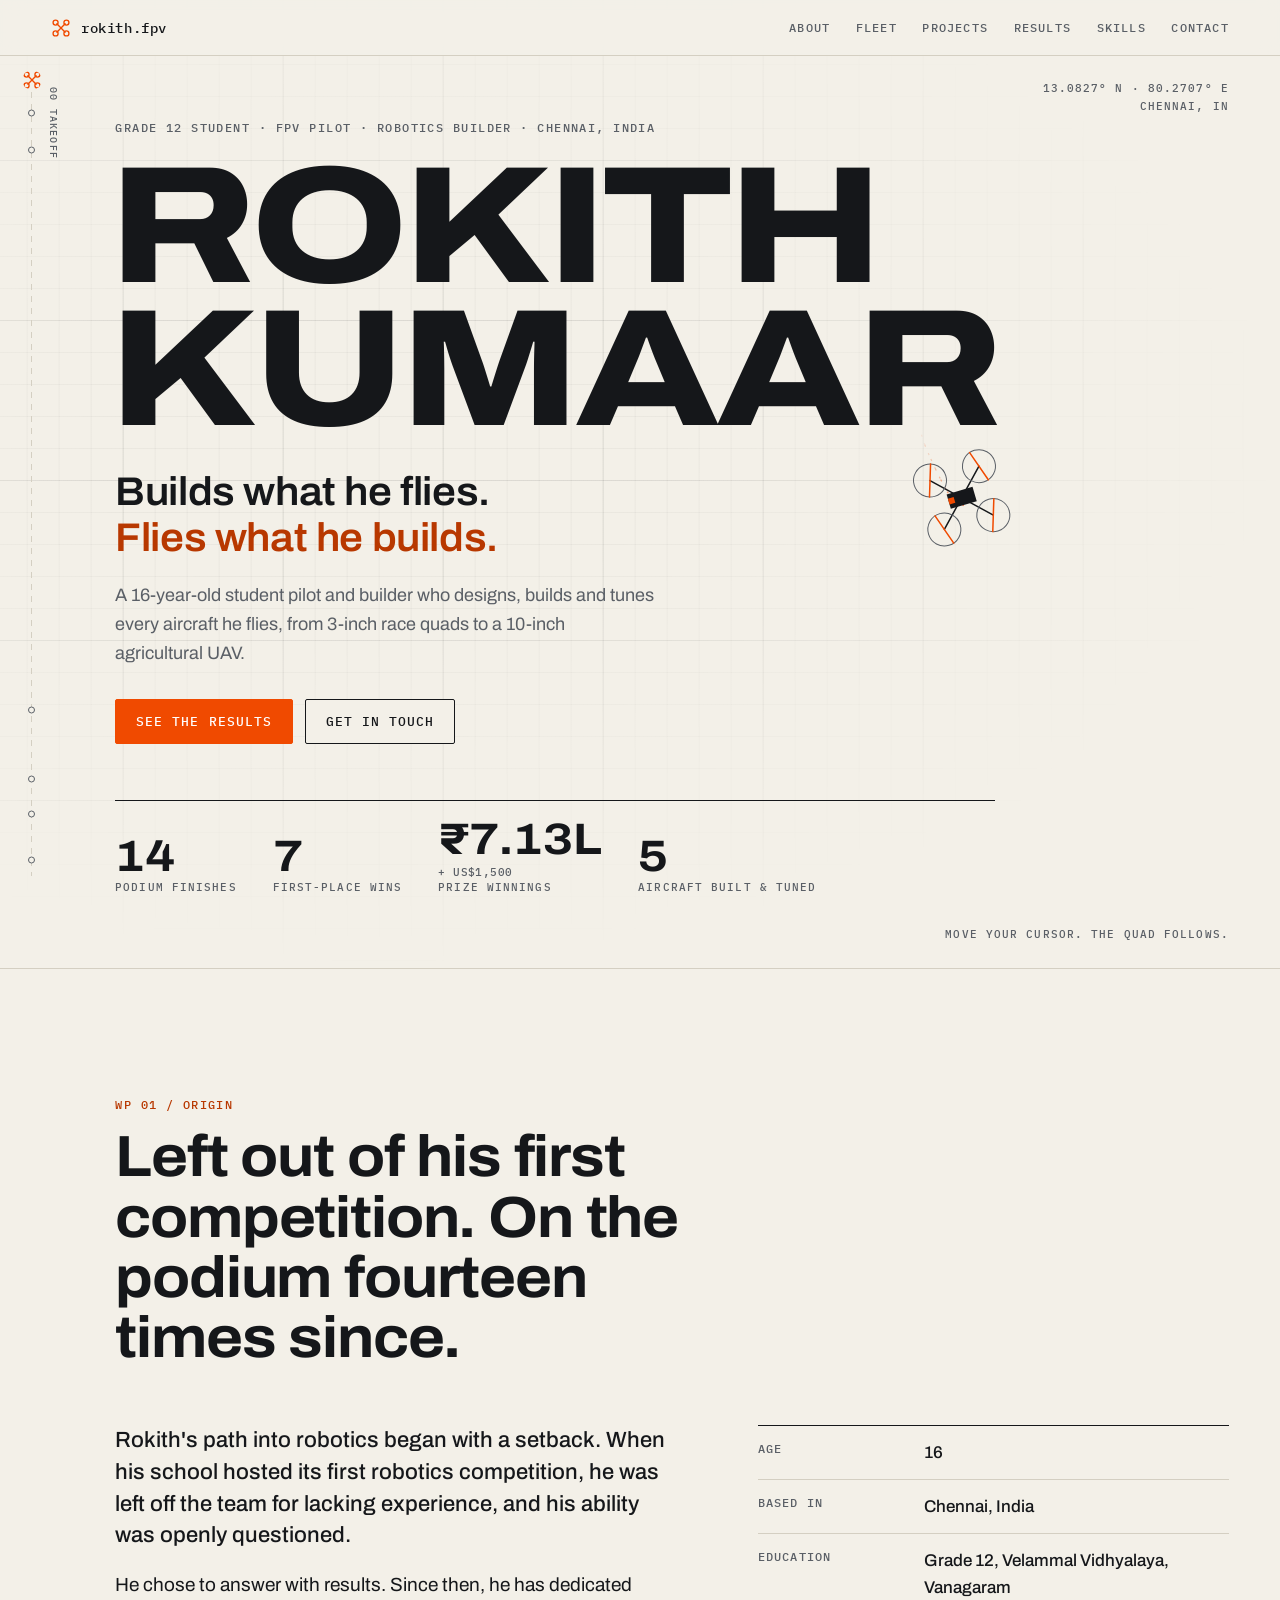
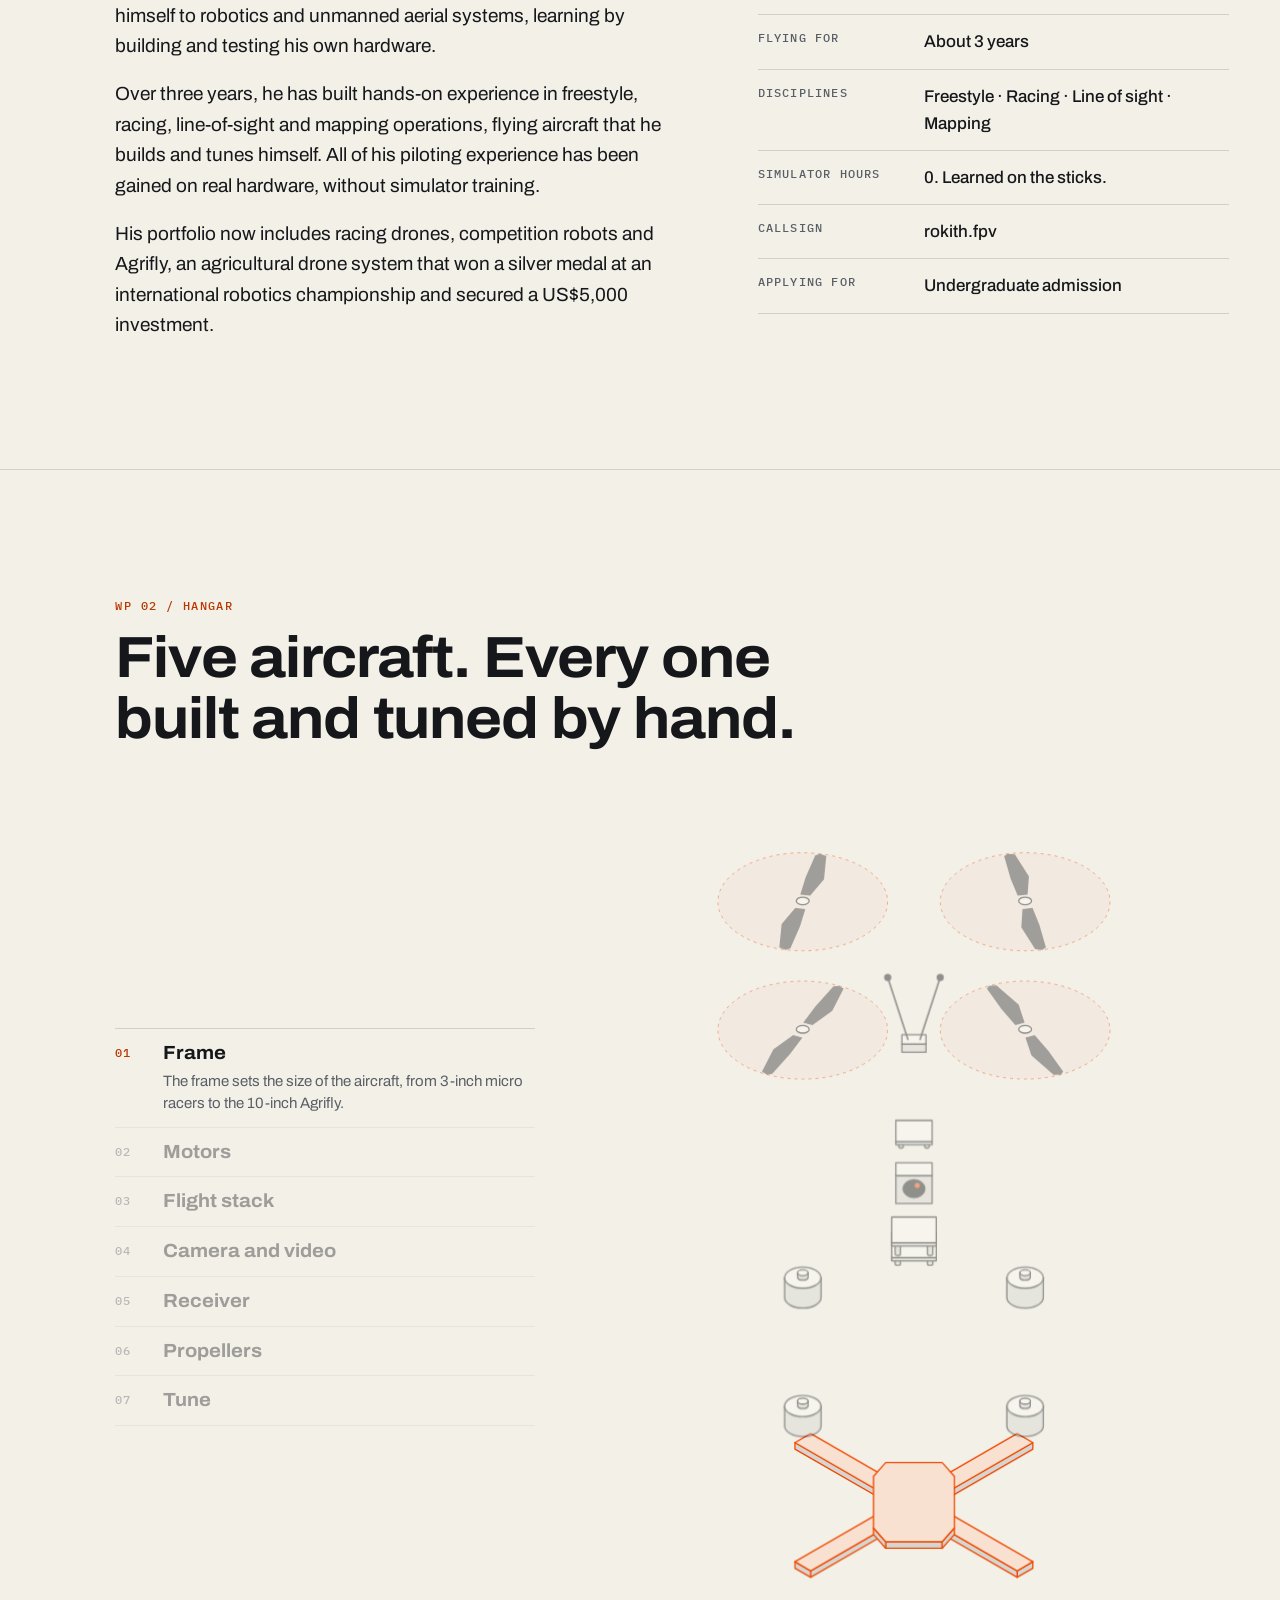
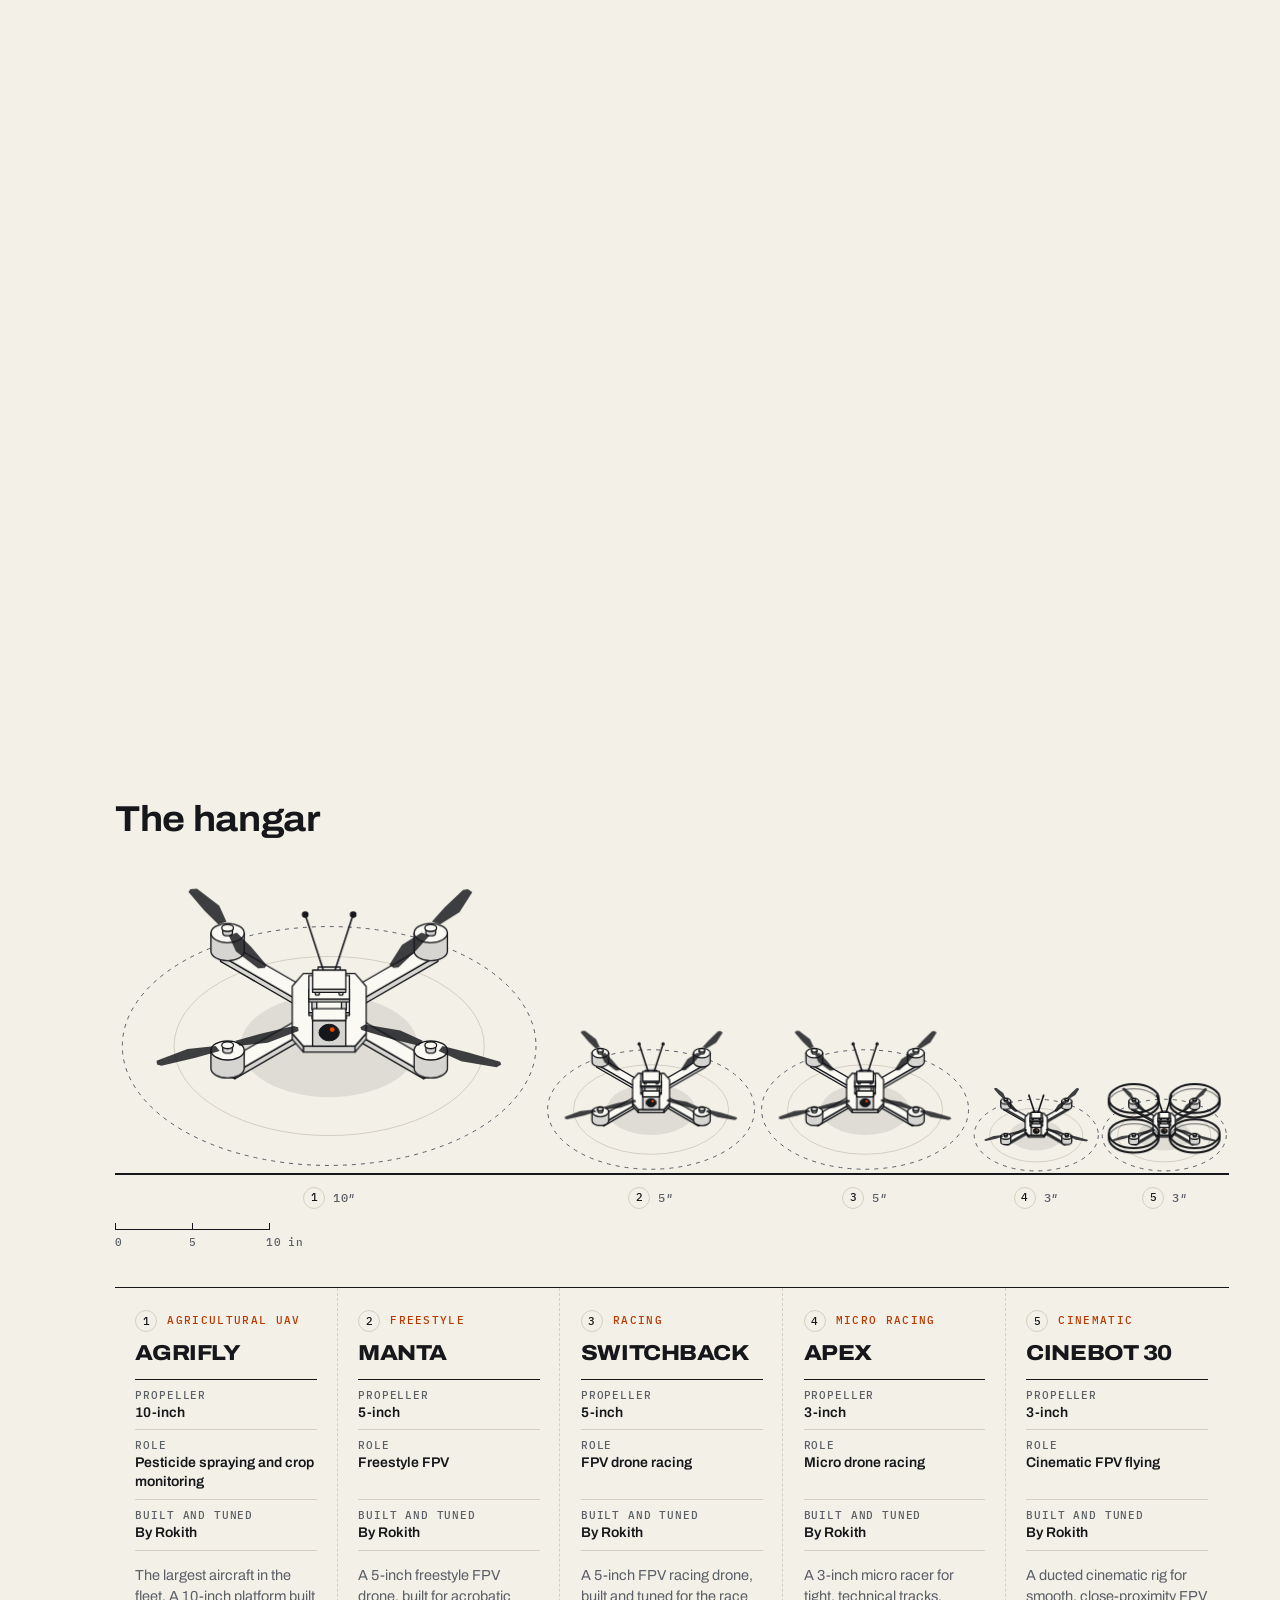
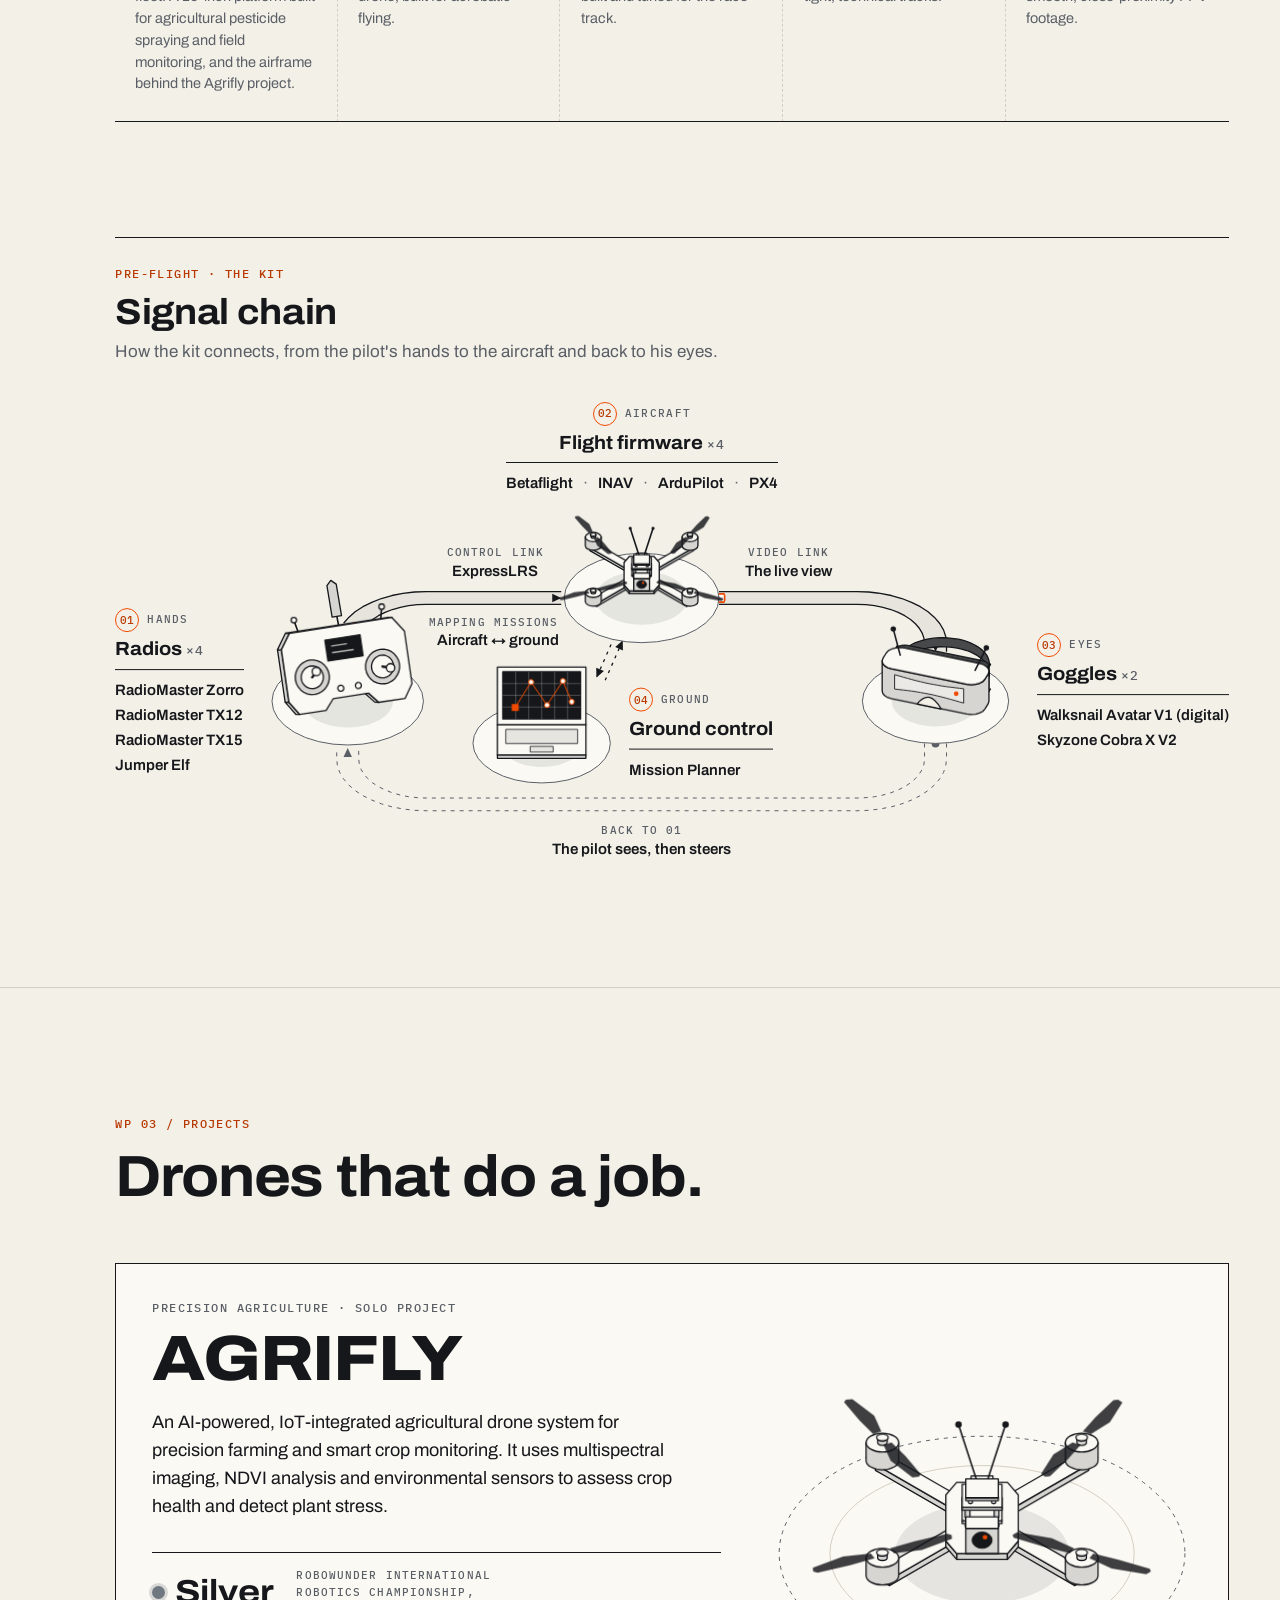
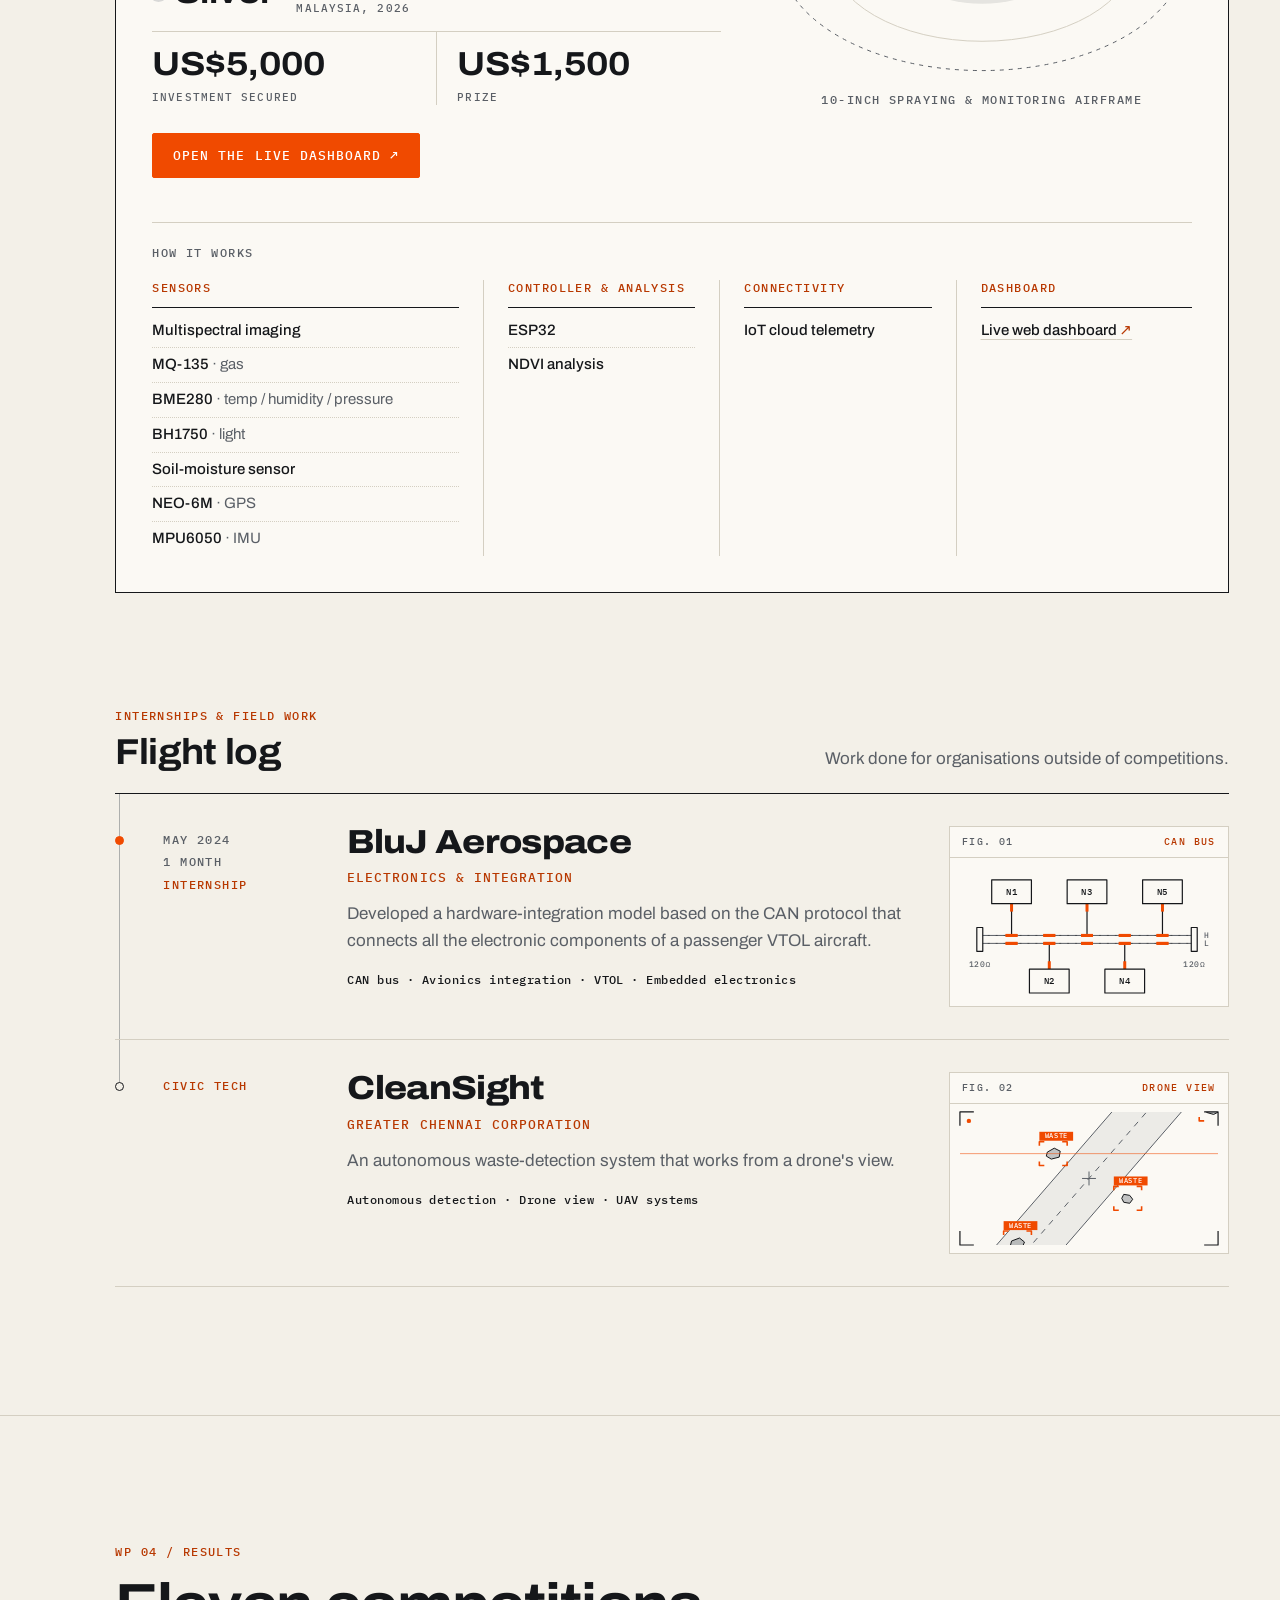
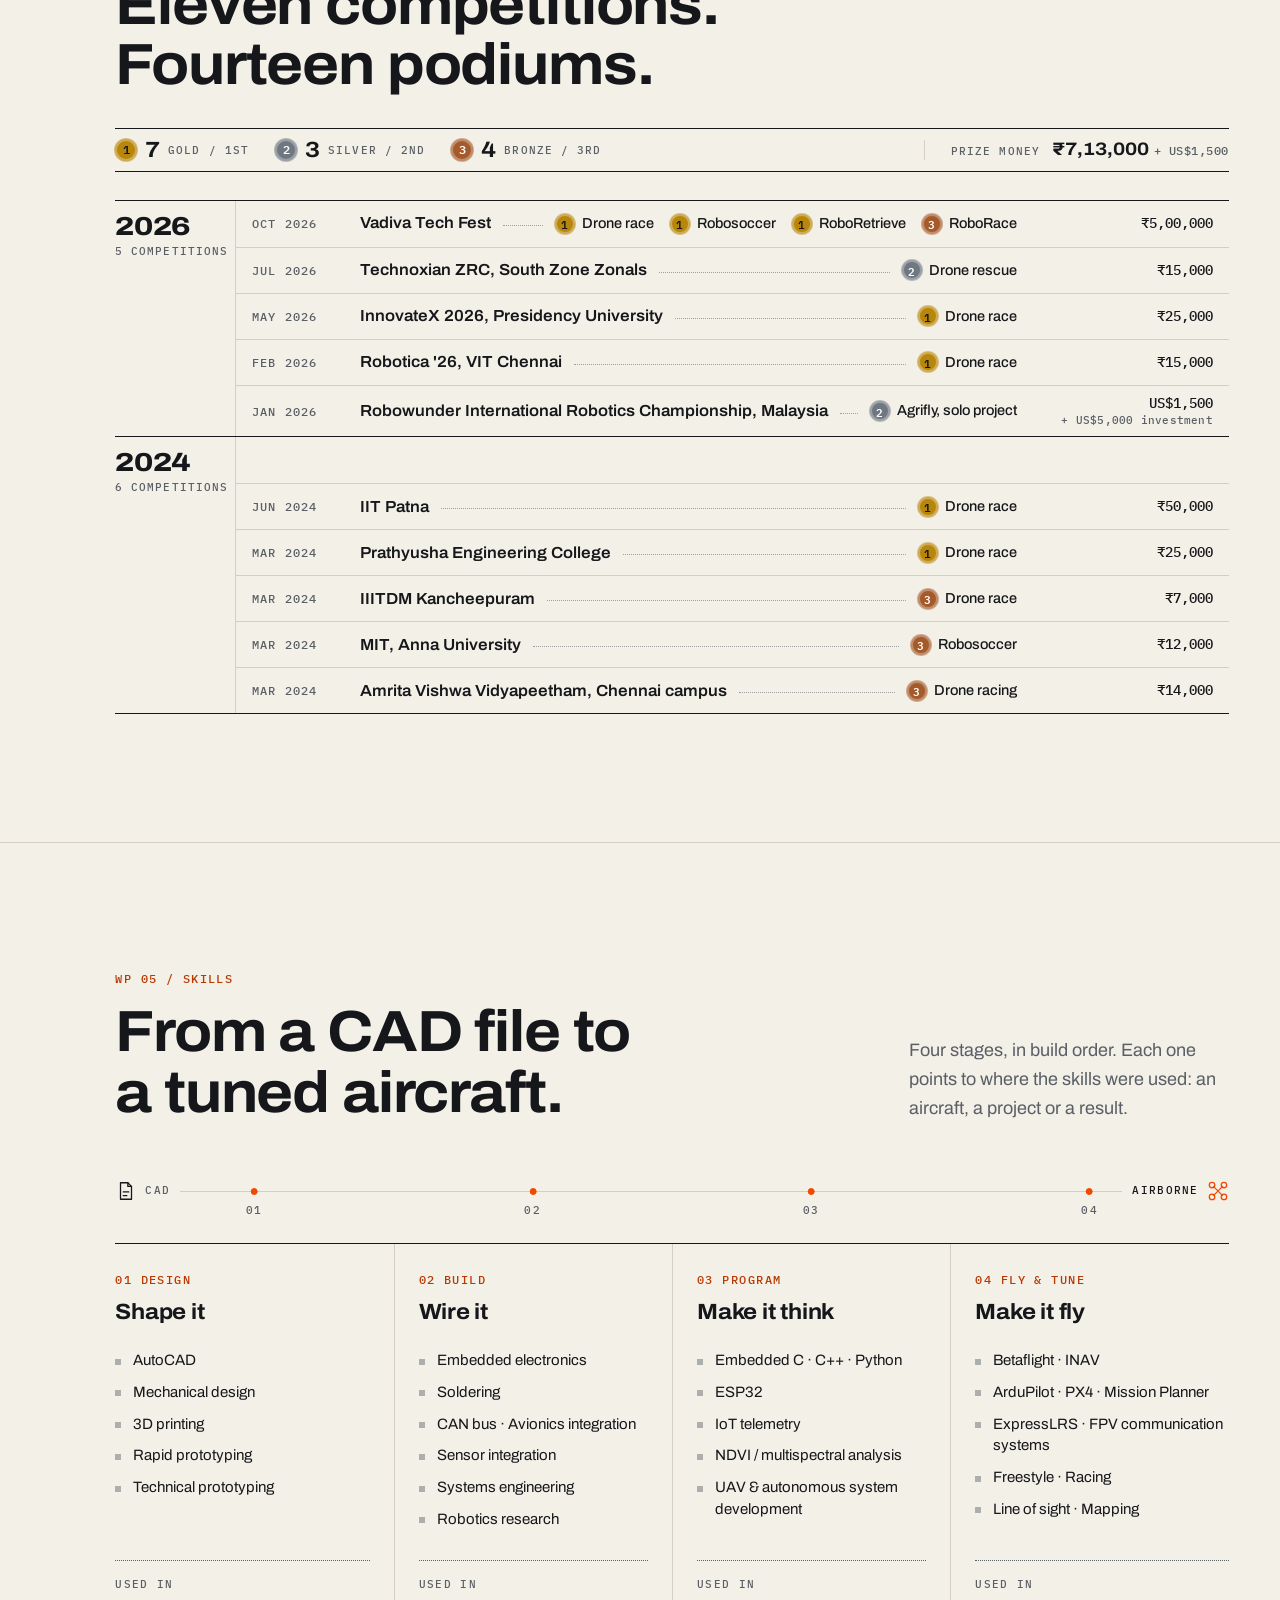
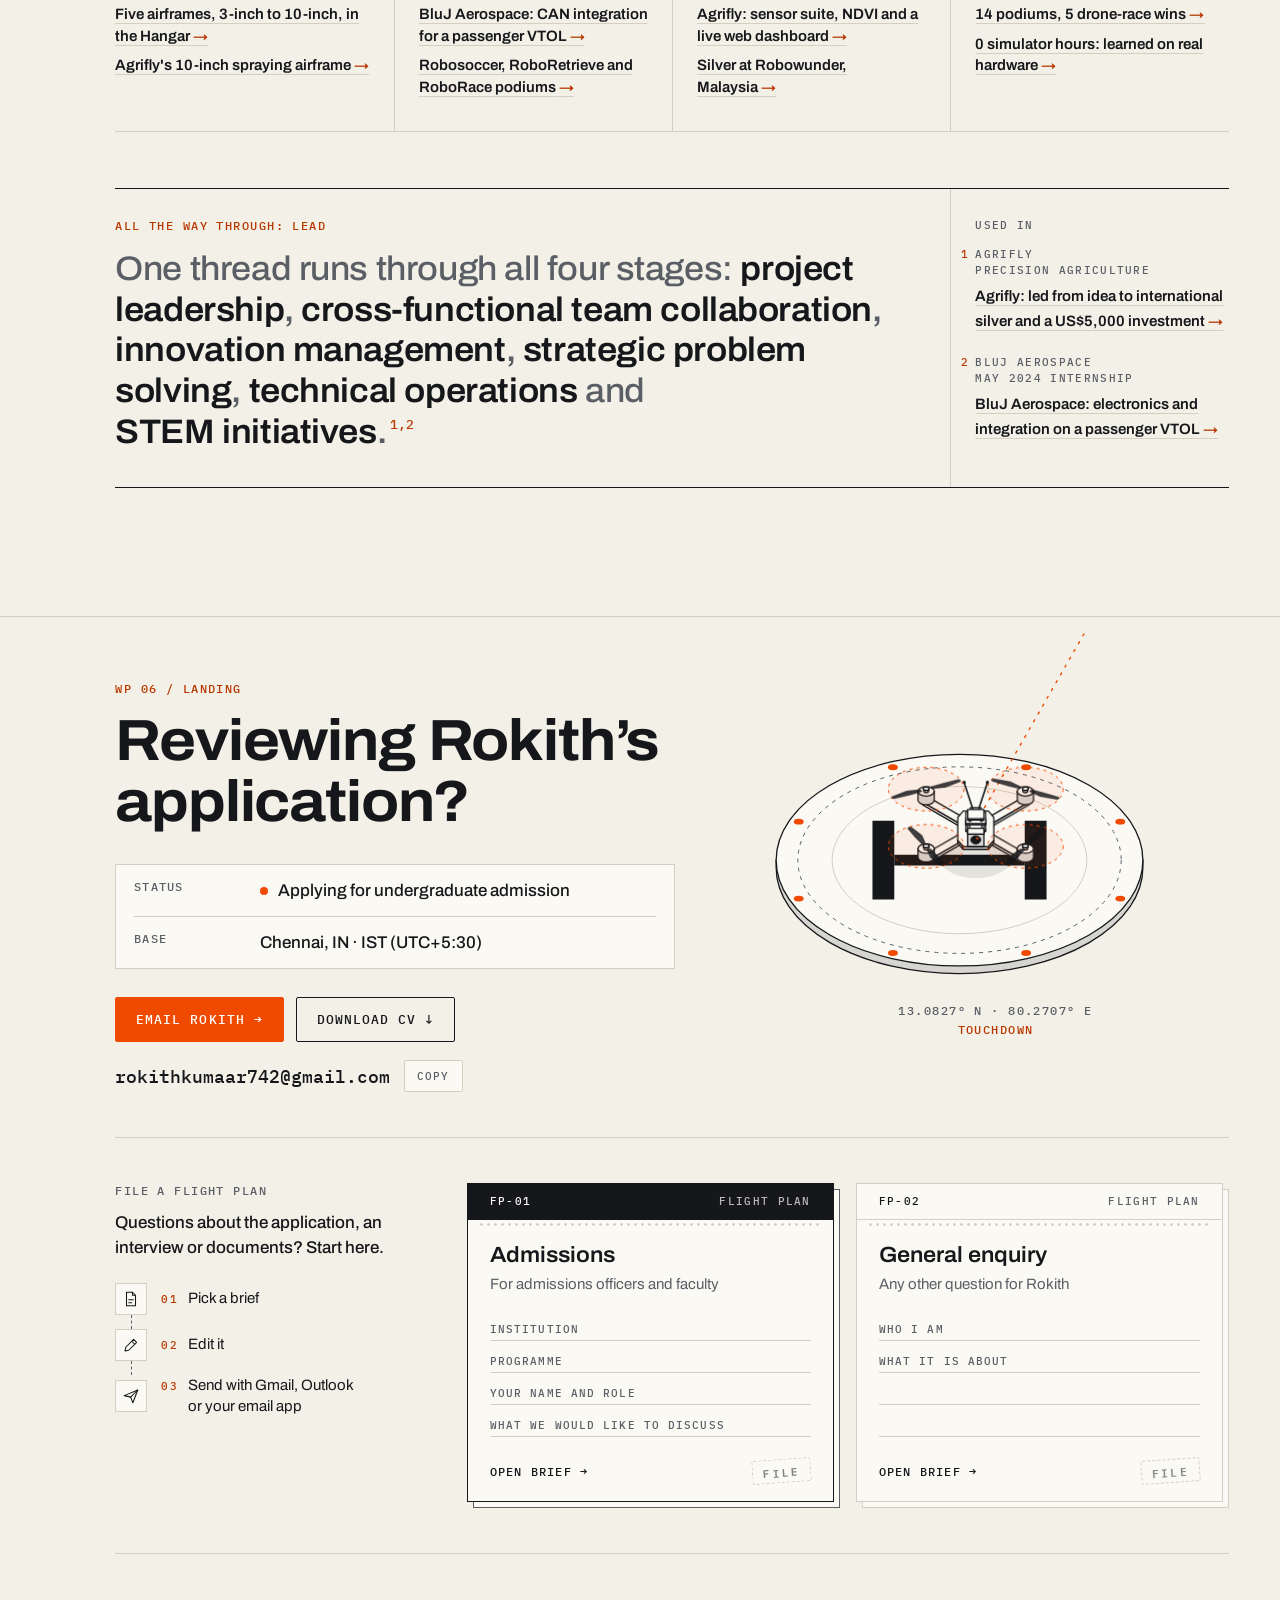
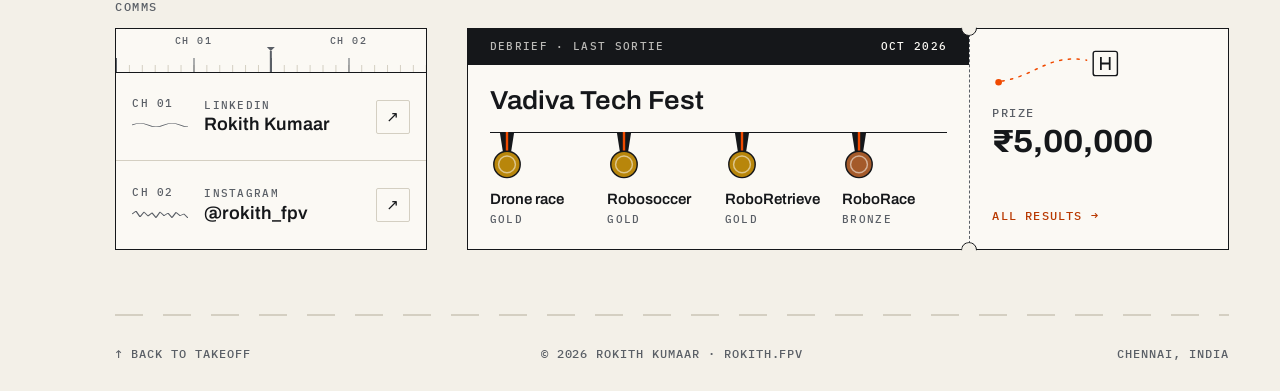
==== index.html @ 196a7760 "Fleet: remove the hangar hint line" ====
<!doctype html>
<html lang="en">
<head>
  <meta charset="utf-8">
  <meta name="viewport" content="width=device-width, initial-scale=1">
  <title>Rokith Kumaar | FPV Pilot &amp; Robotics Builder</title>
  <meta name="description" content="Rokith Kumaar is a 16-year-old FPV drone pilot and robotics builder from Chennai, India. He designs, builds and tunes every aircraft he flies, with 14 podium finishes in drone racing and robotics.">
  <meta property="og:title" content="Rokith Kumaar | FPV Pilot &amp; Robotics Builder">
  <meta property="og:description" content="Builds what he flies. Flies what he builds. 14 podium finishes in drone racing and robotics.">
  <meta property="og:type" content="website">
  <meta name="theme-color" content="#f3f0e8">
  <link rel="icon" href="favicon.svg" type="image/svg+xml">
  <link rel="preconnect" href="https://fonts.googleapis.com">
  <link rel="preconnect" href="https://fonts.gstatic.com" crossorigin>
  <link rel="stylesheet" href="https://fonts.googleapis.com/css2?family=Archivo:wdth,wght@62..125,400..800&family=IBM+Plex+Mono:wght@400;500&display=swap">
  <link rel="stylesheet" href="styles.css?v=20261121l">
  <script>document.documentElement.classList.add('js');</script>
</head>
<body>
  <a class="skip" href="#main">Skip to content</a>

  <header class="top">
    <a class="brand" href="#hero" aria-label="rokith.fpv, back to top">
      <svg viewBox="0 0 24 24" aria-hidden="true"><path d="M7 7l10 10M17 7L7 17"/><circle cx="5.5" cy="5.5" r="3"/><circle cx="18.5" cy="5.5" r="3"/><circle cx="5.5" cy="18.5" r="3"/><circle cx="18.5" cy="18.5" r="3"/></svg>
      <span>rokith.fpv</span>
    </a>
    <nav class="nav" aria-label="Sections">
      <a href="#about">About</a>
      <a href="#fleet">Fleet</a>
      <a href="#projects">Projects</a>
      <a href="#results">Results</a>
      <a href="#skills">Skills</a>
      <a href="#contact">Contact</a>
    </nav>
  </header>

  <!-- Flight rail: the page is a flight plan, each section a waypoint. The marker tracks scroll. -->
  <aside class="rail" aria-hidden="true">
    <div class="rail-line"></div>
    <div class="rail-marker" id="rail-marker">
      <svg viewBox="0 0 24 24"><path d="M7 7l10 10M17 7L7 17"/><circle cx="5.5" cy="5.5" r="3"/><circle cx="18.5" cy="5.5" r="3"/><circle cx="5.5" cy="18.5" r="3"/><circle cx="18.5" cy="18.5" r="3"/></svg>
      <span id="rail-label">00 Takeoff</span>
    </div>
  </aside>

  <main id="main">
    <!-- ───────────── HERO ───────────── -->
    <section class="hero" id="hero" data-wp="00 Takeoff">
      <canvas id="sky" aria-hidden="true"></canvas>
      <div class="hero-inner">
        <p class="eyebrow">Grade 12 student · FPV pilot · Robotics builder · Chennai, India</p>
        <h1>Rokith<br>Kumaar</h1>
        <p class="tagline">Builds what he flies.<br><em>Flies what he builds.</em></p>
        <p class="lede">A 16-year-old student pilot and builder who designs, builds and tunes every aircraft he flies, from 3-inch race quads to a 10-inch agricultural UAV.</p>
        <div class="cta">
          <a class="btn primary" href="#results">See the results</a>
          <a class="btn" href="#contact">Get in touch</a>
        </div>
        <dl class="stats">
          <div><dt>Podium finishes</dt><dd>14</dd></div>
          <div><dt>First-place wins</dt><dd>7</dd></div>
          <div><dt>Prize winnings</dt><dd>₹7.13L<small>+ US$1,500</small></dd></div>
          <div><dt>Aircraft built &amp; tuned</dt><dd>5</dd></div>
        </dl>
      </div>
      <p class="hero-coord">13.0827° N · 80.2707° E<br>Chennai, IN</p>
      <p class="hero-hint" id="hero-hint">Move your cursor. The quad follows.</p>
    </section>

    <!-- ───────────── ABOUT ───────────── -->
    <section class="section" id="about" data-wp="01 Origin">
      <header class="sec-head">
        <p class="sec-no">WP 01 / Origin</p>
        <h2>Left out of his first competition. On the podium fourteen times since.</h2>
      </header>
      <div class="about-grid">
        <div class="story reveal">
          <figure class="portrait" id="portrait" hidden></figure>
          <p>Rokith's path into robotics began with a setback. When his school hosted its first robotics competition, he was left off the team for lacking experience, and his ability was openly questioned.</p>
          <p>He chose to answer with results. Since then, he has dedicated himself to robotics and unmanned aerial systems, learning by building and testing his own hardware.</p>
          <p>Over three years, he has built hands-on experience in freestyle, racing, line-of-sight and mapping operations, flying aircraft that he builds and tunes himself. All of his piloting experience has been gained on real hardware, without simulator training.</p>
          <p>His portfolio now includes racing drones, competition robots and Agrifly, an agricultural drone system that won a silver medal at an international robotics championship and secured a US$5,000 investment.</p>
        </div>
        <dl class="facts reveal">
          <div><dt>Age</dt><dd id="age">16</dd></div>
          <div><dt>Based in</dt><dd>Chennai, India</dd></div>
          <div><dt>Education</dt><dd>Grade 12, Velammal Vidhyalaya, Vanagaram</dd></div>
          <div><dt>Flying for</dt><dd>About 3 years</dd></div>
          <div><dt>Disciplines</dt><dd>Freestyle · Racing · Line of sight · Mapping</dd></div>
          <div><dt>Simulator hours</dt><dd>0. Learned on the sticks.</dd></div>
          <div><dt>Callsign</dt><dd>rokith.fpv</dd></div>
          <div><dt>Applying for</dt><dd>Undergraduate admission</dd></div>
        </dl>
      </div>
    </section>

    <!-- ───────────── FLEET ───────────── -->
    <section class="section fleet" id="fleet" data-wp="02 Hangar">
      <header class="sec-head">
        <p class="sec-no">WP 02 / Hangar</p>
        <h2>Five aircraft. Every one built and tuned by hand.</h2>
      </header>

      <!-- Part 1: the build. Scrolling assembles an exploded quad, one stage at a time. -->
      <div class="build" id="build">
        <div class="build-stage">
          <ol class="build-steps" id="build-steps">
            <li data-step="0"><span class="bs-n">01</span><div><h3>Frame</h3><p>The frame sets the size of the aircraft, from 3-inch micro racers to the 10-inch Agrifly.</p></div></li>
            <li data-step="1"><span class="bs-n">02</span><div><h3>Motors</h3><p>Four motors, matched to the frame and the propeller size.</p></div></li>
            <li data-step="2"><span class="bs-n">03</span><div><h3>Flight stack</h3><p>The flight controller and ESCs: the aircraft's brain and its power delivery.</p></div></li>
            <li data-step="3"><span class="bs-n">04</span><div><h3>Camera and video</h3><p>The FPV camera and video transmitter send the live view to the pilot's goggles.</p></div></li>
            <li data-step="4"><span class="bs-n">05</span><div><h3>Receiver</h3><p>An ExpressLRS receiver links the aircraft to the pilot's radio.</p></div></li>
            <li data-step="5"><span class="bs-n">06</span><div><h3>Propellers</h3><p>Sized to each airframe: 3-inch, 5-inch or 10-inch.</p></div></li>
            <li data-step="6"><span class="bs-n">07</span><div><h3>Tune</h3><p>Configured and tuned by Rokith in Betaflight, INAV, ArduPilot or PX4, with Mission Planner for mapping missions.</p></div></li>
          </ol>
          <div class="build-view">
            <svg class="build-art" id="build-art" viewBox="-125 -412 250 474" preserveAspectRatio="xMidYMid meet" role="img" aria-label="Exploded drawing of an FPV quadcopter that assembles as you scroll"></svg>
            <div class="build-meter" aria-hidden="true"><span id="build-meter"></span></div>
          </div>
        </div>
      </div>

      <!-- Part 2: the hangar. A to-scale lineup of every aircraft on one ground line, and a spec sheet keyed to it. -->
      <div class="hangar-head">
        <h3>The hangar</h3>
      </div>
      <div class="hangar" id="hangar">
        <ol class="lineup" id="lineup" aria-label="Aircraft drawn to scale"></ol>
        <div class="scale-bar" aria-hidden="true"><span>0</span><span class="sb-mid">5</span><span>10 in</span></div>
        <ol class="spec-sheet" id="spec-sheet" aria-label="Aircraft specifications"></ol>
      </div>

      <!-- Part 3: the kit, drawn as the loop it is: hands on the radio, the aircraft, eyes in the goggles, and back.
           The drawing (built in script.js) is decorative; the list below it is the content, in signal order. -->
      <div class="kit reveal">
        <div class="kit-head">
          <p class="mono-label">Pre-flight · The kit</p>
          <h3>Signal chain</h3>
          <p>How the kit connects, from the pilot's hands to the aircraft and back to his eyes.</p>
        </div>
        <div class="kit-stage" id="kit-stage">
          <svg class="kit-art" id="kit-art" aria-hidden="true" focusable="false"></svg>
          <ol class="kit-loop">
            <li class="kit-tag" data-kit="hands">
              <p class="kit-step"><span class="kit-no">01</span>Hands</p>
              <h4>Radios <span class="kit-n" aria-hidden="true">×4</span></h4>
              <ul><li>RadioMaster Zorro</li><li>RadioMaster TX12</li><li>RadioMaster TX15</li><li>Jumper Elf</li></ul>
            </li>
            <li class="kit-link" data-kit="control"><span class="kit-link-name">Control link</span> <span class="kit-link-sub">ExpressLRS</span></li>
            <li class="kit-tag" data-kit="air">
              <p class="kit-step"><span class="kit-no">02</span>Aircraft</p>
              <h4>Flight firmware <span class="kit-n" aria-hidden="true">×4</span></h4>
              <ul class="kit-cols"><li>Betaflight</li><li>INAV</li><li>ArduPilot</li><li>PX4</li></ul>
            </li>
            <li class="kit-link" data-kit="video"><span class="kit-link-name">Video link</span> <span class="kit-link-sub">The live view</span></li>
            <li class="kit-tag" data-kit="eyes">
              <p class="kit-step"><span class="kit-no">03</span>Eyes</p>
              <h4>Goggles <span class="kit-n" aria-hidden="true">×2</span></h4>
              <ul><li>Walksnail Avatar V1 (digital)</li><li>Skyzone Cobra X V2</li></ul>
            </li>
            <li class="kit-link" data-kit="loop"><span class="kit-link-name">Back to 01</span> <span class="kit-link-sub">The pilot sees, then steers</span></li>
            <li class="kit-link" data-kit="map"><span class="kit-link-name">Mapping missions</span> <span class="kit-link-sub">Aircraft ↔ ground</span></li>
            <li class="kit-tag" data-kit="ground">
              <p class="kit-step"><span class="kit-no">04</span>Ground</p>
              <h4>Ground control</h4>
              <ul><li>Mission Planner</li></ul>
            </li>
          </ol>
        </div>
      </div>
    </section>

    <!-- ───────────── PROJECTS ───────────── -->
    <section class="section" id="projects" data-wp="03 Projects">
      <header class="sec-head">
        <p class="sec-no">WP 03 / Projects</p>
        <h2>Drones that do a job.</h2>
      </header>

      <!-- Agrifly mission sheet: proof and drawing on top, how the system fits together below. -->
      <article class="project feature reveal" id="agrifly">
        <div class="mission-top">
          <div class="mission-head">
            <p class="mono-label">Precision agriculture · Solo project</p>
            <h3>Agrifly</h3>
            <p class="mission-lead">An AI-powered, IoT-integrated agricultural drone system for precision farming and smart crop monitoring. It uses multispectral imaging, NDVI analysis and environmental sensors to assess crop health and detect plant stress.</p>
          </div>
          <figure class="mission-art">
            <svg id="agrifly-art" role="img" aria-label="Drawing of the Agrifly 10-inch agricultural drone"></svg>
            <figcaption class="mono-label">10-inch spraying &amp; monitoring airframe</figcaption>
          </figure>
          <dl class="mission-proof">
            <div class="mp-medal"><dt>Robowunder International Robotics Championship, Malaysia, 2026</dt><dd>Silver</dd></div>
            <div><dt>Investment secured</dt><dd>US$5,000</dd></div>
            <div><dt>Prize</dt><dd>US$1,500</dd></div>
          </dl>
          <a class="btn primary mission-cta" href="https://agrifly-live.vercel.app/" target="_blank" rel="noopener">Open the live dashboard ↗<span class="sr-only"> (opens in new tab)</span></a>
        </div>
        <div class="mission-system">
          <p class="mono-label">How it works</p>
          <ul class="system-groups">
            <li>
              <h4>Sensors</h4>
              <ul>
                <li>Multispectral imaging</li>
                <li>MQ-135 <span>· gas</span></li>
                <li>BME280 <span>· temp / humidity / pressure</span></li>
                <li>BH1750 <span>· light</span></li>
                <li>Soil-moisture sensor</li>
                <li>NEO-6M <span>· GPS</span></li>
                <li>MPU6050 <span>· IMU</span></li>
              </ul>
            </li>
            <li>
              <h4>Controller &amp; analysis</h4>
              <ul>
                <li>ESP32</li>
                <li>NDVI analysis</li>
              </ul>
            </li>
            <li>
              <h4>Connectivity</h4>
              <ul>
                <li>IoT cloud telemetry</li>
              </ul>
            </li>
            <li>
              <h4>Dashboard</h4>
              <ul>
                <li><a href="https://agrifly-live.vercel.app/" target="_blank" rel="noopener">Live web dashboard<span class="sr-only"> (opens in new tab)</span></a></li>
              </ul>
            </li>
          </ul>
        </div>
      </article>

      <!-- Internships & field work: work done for outside organisations, as a dated flight log (newest first). -->
      <div class="log-head">
        <p class="mono-label">Internships &amp; field work</p>
        <h3>Flight log</h3>
        <p>Work done for organisations outside of competitions.</p>
      </div>
      <ol class="log">
        <li class="log-entry reveal">
          <p class="log-meta"><span><time datetime="2024-05">May 2024</time></span><span>1 month</span><span class="log-type">Internship</span></p>
          <div class="log-body">
            <h4>BluJ Aerospace</h4>
            <p class="role">Electronics &amp; Integration</p>
            <p class="log-desc">Developed a hardware-integration model based on the CAN protocol that connects all the electronic components of a passenger VTOL aircraft.</p>
            <p class="log-tags">CAN bus · Avionics integration · VTOL · Embedded electronics</p>
          </div>
          <figure class="log-fig" aria-hidden="true">
            <p class="log-fig-head"><span>Fig. 01</span><span>CAN bus</span></p>
            <!-- One 6 s loop: each node transmits once (it lights, the frame drops down its stub, then runs out along
                 both wires in both directions) and every other node lights as the frame passes it. Node timings
                 match the can-n1..5 keyframes in styles.css. -->
            <svg class="log-art can" viewBox="0 0 280 150" focusable="false">
              <defs><clipPath id="can-clip"><rect x="33" y="70" width="210" height="24"/></clipPath></defs>
              <path class="thin" d="M30 78H246M30 86H246"/>
              <path d="M62 46V78M138 46V78M214 46V78M100 86V112M176 86V112"/>
              <g clip-path="url(#can-clip)">
                <path class="sig" d="M22 78H254"/><path class="sig sig-l" d="M22 86H254"/>
                <g style="--t:0.39s"><rect class="pkt" x="56" y="76.5" width="12" height="3" style="--dx:-216px"/><rect class="pkt" x="56" y="76.5" width="12" height="3"/><rect class="pkt" x="56" y="84.5" width="12" height="3" style="--dx:-216px"/><rect class="pkt" x="56" y="84.5" width="12" height="3"/></g>
                <g style="--t:1.59s"><rect class="pkt" x="170" y="76.5" width="12" height="3" style="--dx:-216px"/><rect class="pkt" x="170" y="76.5" width="12" height="3"/><rect class="pkt" x="170" y="84.5" width="12" height="3" style="--dx:-216px"/><rect class="pkt" x="170" y="84.5" width="12" height="3"/></g>
                <g style="--t:2.79s"><rect class="pkt" x="132" y="76.5" width="12" height="3" style="--dx:-216px"/><rect class="pkt" x="132" y="76.5" width="12" height="3"/><rect class="pkt" x="132" y="84.5" width="12" height="3" style="--dx:-216px"/><rect class="pkt" x="132" y="84.5" width="12" height="3"/></g>
                <g style="--t:3.99s"><rect class="pkt" x="208" y="76.5" width="12" height="3" style="--dx:-216px"/><rect class="pkt" x="208" y="76.5" width="12" height="3"/><rect class="pkt" x="208" y="84.5" width="12" height="3" style="--dx:-216px"/><rect class="pkt" x="208" y="84.5" width="12" height="3"/></g>
                <g style="--t:5.19s"><rect class="pkt" x="94" y="76.5" width="12" height="3" style="--dx:-216px"/><rect class="pkt" x="94" y="76.5" width="12" height="3"/><rect class="pkt" x="94" y="84.5" width="12" height="3" style="--dx:-216px"/><rect class="pkt" x="94" y="84.5" width="12" height="3"/></g>
              </g>
              <rect class="stub" x="60.5" y="46" width="3" height="8" style="--t:0.15s;--dy:28px"/>
              <rect class="stub" x="174.5" y="104" width="3" height="8" style="--t:1.35s;--dy:-22px"/>
              <rect class="stub" x="136.5" y="46" width="3" height="8" style="--t:2.55s;--dy:28px"/>
              <rect class="stub" x="212.5" y="46" width="3" height="8" style="--t:3.75s;--dy:28px"/>
              <rect class="stub" x="98.5" y="104" width="3" height="8" style="--t:4.95s;--dy:-22px"/>
              <rect class="term" x="27" y="70" width="6" height="24"/><rect class="term" x="243" y="70" width="6" height="24"/>
              <text x="30" y="110" text-anchor="middle">120Ω</text><text x="246" y="110" text-anchor="middle">120Ω</text>
              <text class="hl" x="256" y="81">H</text><text class="hl" x="256" y="89">L</text>
              <g class="node n1" style="--t:1.75s"><rect x="42" y="22" width="40" height="24"/><text x="62" y="37" text-anchor="middle">N1</text></g>
              <g class="node n2" style="--t:1.72s"><rect x="80" y="112" width="40" height="24"/><text x="100" y="127" text-anchor="middle">N2</text></g>
              <g class="node n3" style="--t:0.52s"><rect x="118" y="22" width="40" height="24"/><text x="138" y="37" text-anchor="middle">N3</text></g>
              <g class="node n4" style="--t:0.77s"><rect x="156" y="112" width="40" height="24"/><text x="176" y="127" text-anchor="middle">N4</text></g>
              <g class="node n5" style="--t:1.15s"><rect x="194" y="22" width="40" height="24"/><text x="214" y="37" text-anchor="middle">N5</text></g>
            </svg>
          </figure>
        </li>
        <li class="log-entry reveal">
          <p class="log-meta"><span class="log-type">Civic tech</span></p>
          <div class="log-body">
            <h4>CleanSight</h4>
            <p class="role">Greater Chennai Corporation</p>
            <p class="log-desc">An autonomous waste-detection system that works from a drone's view.</p>
            <p class="log-tags">Autonomous detection · Drone view · UAV systems</p>
          </div>
          <figure class="log-fig" aria-hidden="true">
            <p class="log-fig-head"><span>Fig. 02</span><span>Drone view</span></p>
            <!-- One 9 s loop: the ground slides one tile (-156, 180) along the street; every item is drawn twice, one
                 tile apart, so the tile wraps without a jump. An item is boxed as it crosses the scan line (y 50);
                 its --t is when that happens. -->
            <svg class="log-art cs" viewBox="0 0 280 150" focusable="false">
              <defs><clipPath id="cs-clip"><rect x="10" y="8" width="260" height="134"/></clipPath></defs>
              <g clip-path="url(#cs-clip)">
                <path class="road" d="M40 150L170 0H240L110 150Z"/>
                <path class="thin" d="M40 150L170 0M110 150L240 0"/>
                <g class="ground">
                  <path class="lane" d="M361 -180L75 150"/>
                  <g class="item" transform="translate(104 50)" style="--t:0s"><path class="waste" d="M-6-1.5l7-4 6 3-1 6-8 2-5-3z"/><path class="box" d="M-14-8v-4h5M9-12h5v4M14 8v4h-5M-9 12h-5v-4"/><g class="tag"><rect x="-14" y="-22" width="34" height="9"/><text x="3" y="-15.5" text-anchor="middle">WASTE</text></g></g>
                  <g class="item" transform="translate(260 -130)" style="--t:0s"><path class="waste" d="M-6-1.5l7-4 6 3-1 6-8 2-5-3z"/><path class="box" d="M-14-8v-4h5M9-12h5v4M14 8v4h-5M-9 12h-5v-4"/><g class="tag"><rect x="-14" y="-22" width="34" height="9"/><text x="3" y="-15.5" text-anchor="middle">WASTE</text></g></g>
                  <g class="item" transform="translate(265 5)" style="--t:2.25s"><path class="waste" d="M-6.5-2.5l6-3 7 2 0 6-6 3-7-2z"/><path class="box" d="M-14-8v-4h5M9-12h5v4M14 8v4h-5M-9 12h-5v-4"/><g class="tag"><rect x="-14" y="-22" width="34" height="9"/><text x="3" y="-15.5" text-anchor="middle">WASTE</text></g></g>
                  <g class="item" transform="translate(421 -175)" style="--t:2.25s"><path class="waste" d="M-6.5-2.5l6-3 7 2 0 6-6 3-7-2z"/><path class="box" d="M-14-8v-4h5M9-12h5v4M14 8v4h-5M-9 12h-5v-4"/><g class="tag"><rect x="-14" y="-22" width="34" height="9"/><text x="3" y="-15.5" text-anchor="middle">WASTE</text></g></g>
                  <g class="item" transform="translate(68 140)" style="--t:4.5s"><path class="waste" d="M-6-2l8-3 5 4-2 5-8 1-4-3z"/><path class="box" d="M-14-8v-4h5M9-12h5v4M14 8v4h-5M-9 12h-5v-4"/><g class="tag"><rect x="-14" y="-22" width="34" height="9"/><text x="3" y="-15.5" text-anchor="middle">WASTE</text></g></g>
                  <g class="item" transform="translate(224 -40)" style="--t:4.5s"><path class="waste" d="M-6-2l8-3 5 4-2 5-8 1-4-3z"/><path class="box" d="M-14-8v-4h5M9-12h5v4M14 8v4h-5M-9 12h-5v-4"/><g class="tag"><rect x="-14" y="-22" width="34" height="9"/><text x="3" y="-15.5" text-anchor="middle">WASTE</text></g></g>
                  <g class="item" transform="translate(179 95)" style="--t:6.75s"><path class="waste" d="M-4-4l6 1 3 4-3 4-6-1-2-4z"/><path class="box" d="M-14-8v-4h5M9-12h5v4M14 8v4h-5M-9 12h-5v-4"/><g class="tag"><rect x="-14" y="-22" width="34" height="9"/><text x="3" y="-15.5" text-anchor="middle">WASTE</text></g></g>
                  <g class="item" transform="translate(335 -85)" style="--t:6.75s"><path class="waste" d="M-4-4l6 1 3 4-3 4-6-1-2-4z"/><path class="box" d="M-14-8v-4h5M9-12h5v4M14 8v4h-5M-9 12h-5v-4"/><g class="tag"><rect x="-14" y="-22" width="34" height="9"/><text x="3" y="-15.5" text-anchor="middle">WASTE</text></g></g>
                </g>
                <rect class="scan" x="10" y="49.5" width="260" height="1"/>
                <rect class="sweep" x="-16" y="49" width="26" height="2"/>
              </g>
              <path class="thin" d="M140 68V82M133 75H147"/>
              <circle class="rec" cx="19" cy="17" r="2.2"/>
              <path d="M10 22V8H24M256 8H270V22M270 128V142H256M24 142H10V128"/>
            </svg>
          </figure>
        </li>
      </ol>
    </section>

    <!-- ───────────── RESULTS ───────────── -->
    <section class="section" id="results" data-wp="04 Results">
      <header class="sec-head">
        <p class="sec-no">WP 04 / Results</p>
        <h2>Eleven competitions. Fourteen podiums.</h2>
      </header>

      <dl class="tally reveal">
        <div class="gold"><dt>Gold / 1st</dt><dd>7</dd></div>
        <div class="silver"><dt>Silver / 2nd</dt><dd>3</dd></div>
        <div class="bronze"><dt>Bronze / 3rd</dt><dd>4</dd></div>
        <div class="t-prize"><dt>Prize money</dt><dd>₹7,13,000 <small>+ US$1,500</small></dd></div>
      </dl>

      <div class="board">
        <div class="yr">
          <h3 class="yr-tag">2026<span class="yr-n"><span class="sr-only">, </span>5 competitions</span></h3>
          <ol class="results">
          <li class="result reveal">
            <p class="r-date">Oct 2026</p>
            <div class="r-main">
              <h4>Vadiva Tech Fest</h4>
              <ul class="placings"><li class="pl gold"><span class="medal" aria-hidden="true">1</span><span class="sr-only">Gold </span>Drone race</li><li class="pl gold"><span class="medal" aria-hidden="true">1</span><span class="sr-only">Gold </span>Robosoccer</li><li class="pl gold"><span class="medal" aria-hidden="true">1</span><span class="sr-only">Gold </span>RoboRetrieve</li><li class="pl bronze"><span class="medal" aria-hidden="true">3</span><span class="sr-only">Bronze </span>RoboRace</li></ul>
            </div>
            <p class="r-prize">₹5,00,000</p>
          </li>
          <li class="result reveal">
            <p class="r-date">Jul 2026</p>
            <div class="r-main">
              <h4>Technoxian ZRC, South Zone Zonals</h4>
              <ul class="placings"><li class="pl silver"><span class="medal" aria-hidden="true">2</span><span class="sr-only">2nd </span>Drone rescue</li></ul>
            </div>
            <p class="r-prize">₹15,000</p>
          </li>
          <li class="result reveal">
            <p class="r-date">May 2026</p>
            <div class="r-main">
              <h4>InnovateX 2026, Presidency University</h4>
              <ul class="placings"><li class="pl gold"><span class="medal" aria-hidden="true">1</span><span class="sr-only">1st </span>Drone race</li></ul>
            </div>
            <p class="r-prize">₹25,000</p>
          </li>
          <li class="result reveal">
            <p class="r-date">Feb 2026</p>
            <div class="r-main">
              <h4>Robotica '26, VIT Chennai</h4>
              <ul class="placings"><li class="pl gold"><span class="medal" aria-hidden="true">1</span><span class="sr-only">1st </span>Drone race</li></ul>
            </div>
            <p class="r-prize">₹15,000</p>
          </li>
          <li class="result reveal">
            <p class="r-date">Jan 2026</p>
            <div class="r-main">
              <h4>Robowunder International Robotics Championship, Malaysia</h4>
              <ul class="placings"><li class="pl silver"><span class="medal" aria-hidden="true">2</span><span class="sr-only">Silver </span>Agrifly, solo project</li></ul>
            </div>
            <p class="r-prize">US$1,500 <small>+ US$5,000 investment</small></p>
          </li>
          </ol>
        </div>
        <div class="yr">
          <h3 class="yr-tag">2024<span class="yr-n"><span class="sr-only">, </span>6 competitions</span></h3>
          <ol class="results">
          <li class="result reveal">
            <p class="r-date">2024</p>
            <div class="r-main">
              <h4>WRC 2024, Delhi</h4>
              <ul class="placings"><li class="pl silver"><span class="medal" aria-hidden="true">2</span><span class="sr-only">2nd </span>Robosoccer</li></ul>
            </div>
            <p class="r-prize">₹50,000</p>
          </li>
          <li class="result reveal">
            <p class="r-date">Jun 2024</p>
            <div class="r-main">
              <h4>IIT Patna</h4>
              <ul class="placings"><li class="pl gold"><span class="medal" aria-hidden="true">1</span><span class="sr-only">1st </span>Drone race</li></ul>
            </div>
            <p class="r-prize">₹50,000</p>
          </li>
          <li class="result reveal">
            <p class="r-date">Mar 2024</p>
            <div class="r-main">
              <h4>Prathyusha Engineering College</h4>
              <ul class="placings"><li class="pl gold"><span class="medal" aria-hidden="true">1</span><span class="sr-only">1st </span>Drone race</li></ul>
            </div>
            <p class="r-prize">₹25,000</p>
          </li>
          <li class="result reveal">
            <p class="r-date">Mar 2024</p>
            <div class="r-main">
              <h4>IIITDM Kancheepuram</h4>
              <ul class="placings"><li class="pl bronze"><span class="medal" aria-hidden="true">3</span><span class="sr-only">3rd </span>Drone race</li></ul>
            </div>
            <p class="r-prize">₹7,000</p>
          </li>
          <li class="result reveal">
            <p class="r-date">Mar 2024</p>
            <div class="r-main">
              <h4>MIT, Anna University</h4>
              <ul class="placings"><li class="pl bronze"><span class="medal" aria-hidden="true">3</span><span class="sr-only">3rd </span>Robosoccer</li></ul>
            </div>
            <p class="r-prize">₹12,000</p>
          </li>
          <li class="result reveal">
            <p class="r-date">Mar 2024</p>
            <div class="r-main">
              <h4>Amrita Vishwa Vidyapeetham, Chennai campus</h4>
              <ul class="placings"><li class="pl bronze"><span class="medal" aria-hidden="true">3</span><span class="sr-only">3rd </span>Drone racing</li></ul>
            </div>
            <p class="r-prize">₹14,000</p>
          </li>
          </ol>
        </div>
      </div>
    </section>

    <!-- ───────────── SKILLS ───────────── -->
    <section class="section" id="skills" data-wp="05 Skills">
      <header class="sec-head skills-head">
        <div>
          <p class="sec-no">WP 05 / Skills</p>
          <h2>From a CAD file to a tuned aircraft.</h2>
        </div>
        <p class="skills-lede">Four stages, in build order. Each one points to where the skills were used: an aircraft, a project or a result.</p>
      </header>
      <div class="pipe">
        <div class="pipe-track reveal" aria-hidden="true">
          <span class="pt-end pt-start"><svg viewBox="0 0 24 24"><path d="M6 3h8l4 4v14H6z"/><path d="M14 3v4h4"/><path d="M9 13h6M9 17h4"/></svg>CAD</span>
          <span class="pt-node"><i></i>01</span><span class="pt-node"><i></i>02</span><span class="pt-node"><i></i>03</span><span class="pt-node"><i></i>04</span>
          <span class="pt-end pt-air">Airborne<svg viewBox="0 0 24 24"><path d="M7 7l10 10M17 7L7 17"/><circle cx="5.5" cy="5.5" r="3"/><circle cx="18.5" cy="5.5" r="3"/><circle cx="5.5" cy="18.5" r="3"/><circle cx="18.5" cy="18.5" r="3"/></svg></span>
        </div>
        <ol class="pipeline">
          <li class="stage reveal">
            <h3><span class="stage-no">01 Design</span><span class="stage-verb">Shape it</span></h3>
            <ul class="stage-skills">
              <li>AutoCAD</li><li>Mechanical design</li><li>3D printing</li><li>Rapid prototyping</li><li>Technical prototyping</li>
            </ul>
            <div class="proof">
              <p class="mono-label">Used in</p>
              <a href="#fleet">Five airframes, 3-inch to 10-inch, in the Hangar</a>
              <a href="#projects">Agrifly's 10-inch spraying airframe</a>
            </div>
          </li>
          <li class="stage reveal">
            <h3><span class="stage-no">02 Build</span><span class="stage-verb">Wire it</span></h3>
            <ul class="stage-skills">
              <li>Embedded electronics</li><li>Soldering</li><li>CAN bus · Avionics integration</li><li>Sensor integration</li><li>Systems engineering</li><li>Robotics research</li>
            </ul>
            <div class="proof">
              <p class="mono-label">Used in</p>
              <a href="#projects">BluJ Aerospace: CAN integration for a passenger VTOL</a>
              <a href="#results">Robosoccer, RoboRetrieve and RoboRace podiums</a>
            </div>
          </li>
          <li class="stage reveal">
            <h3><span class="stage-no">03 Program</span><span class="stage-verb">Make it think</span></h3>
            <ul class="stage-skills">
              <li>Embedded C · C++ · Python</li><li>ESP32</li><li>IoT telemetry</li><li>NDVI / multispectral analysis</li><li>UAV &amp; autonomous system development</li>
            </ul>
            <div class="proof">
              <p class="mono-label">Used in</p>
              <a href="#projects">Agrifly: sensor suite, NDVI and a live web dashboard</a>
              <a href="#results">Silver at Robowunder, Malaysia</a>
            </div>
          </li>
          <li class="stage reveal">
            <h3><span class="stage-no">04 Fly &amp; tune</span><span class="stage-verb">Make it fly</span></h3>
            <ul class="stage-skills">
              <li>Betaflight · INAV</li><li>ArduPilot · PX4 · Mission Planner</li><li>ExpressLRS · FPV communication systems</li><li>Freestyle · Racing</li><li>Line of sight · Mapping</li>
            </ul>
            <div class="proof">
              <p class="mono-label">Used in</p>
              <a href="#results">14 podiums, 5 drone-race wins</a>
              <a href="#about">0 simulator hours: learned on real hardware</a>
            </div>
          </li>
        </ol>
      </div>
      <!-- Lead band: the section's closing statement. The six lead skills are a real list set inline in one sentence;
           the commas, "and" and full stop are drawn by CSS with empty alt text, so a screen reader hears the list once. -->
      <div class="lead-band reveal">
        <div class="lb-main">
          <h3 class="sec-no">All the way through: lead</h3>
          <div class="lb-statement">
            <span class="lb-lede">One thread runs through all four stages:</span>
            <ul class="lb-skills" role="list">
              <li><span>project leadership</span></li>
              <li><span>cross&#8209;functional team collaboration</span></li>
              <li><span>innovation management</span></li>
              <li><span>strategic problem solving</span></li>
              <li><span>technical operations</span></li>
              <li><span>STEM&nbsp;initiatives</span></li></ul><span class="lb-refs"><a href="#lb-n1" aria-label="Note 1">1</a><a href="#lb-n2" aria-label="Note 2">2</a></span>
          </div>
        </div>
        <div class="lb-notes">
          <p class="mono-label">Used in</p>
          <ol>
            <li id="lb-n1"><p>Agrifly<span class="lb-sep"> · </span>Precision agriculture</p><a href="#projects">Agrifly: led from idea to international silver and a US$5,000 investment</a></li>
            <li id="lb-n2"><p>BluJ Aerospace<span class="lb-sep"> · </span>May 2024 internship</p><a href="#projects">BluJ Aerospace: electronics and integration on a passenger VTOL</a></li>
          </ol>
        </div>
      </div>
    </section>

    <!-- ───────────── CONTACT ───────────── -->
    <section class="section contact" id="contact" data-wp="06 Landing">
      <!-- Band 1: approach. Text and actions on the left, the landing pad on the right. -->
      <div class="lp-approach">
        <div class="lp-main">
          <header class="sec-head">
            <p class="sec-no">WP 06 / Landing</p>
            <h2>Reviewing Rokith&rsquo;s application?</h2>
          </header>
          <dl class="lp-data reveal">
            <div><dt>Status</dt><dd><span class="lp-dot" aria-hidden="true"></span>Applying for undergraduate admission</dd></div>
            <div><dt>Base</dt><dd>Chennai, IN · IST (UTC+5:30)</dd></div>
          </dl>
          <div class="lp-actions reveal">
            <div class="cta">
              <a class="btn primary" href="mailto:rokithkumaar742@gmail.com?subject=Hello%20Rokith&amp;body=Hi%20Rokith%2C%0D%0A%0D%0A%0D%0ABest%2C%0D%0A" data-compose data-code="Direct" data-title="Email Rokith">Email Rokith →</a>
              <a class="btn" href="assets/Rokith-Kumaar-CV.pdf" download>Download CV ↓</a>
            </div>
            <p class="lp-addr">
              <span class="lp-mail" id="lp-mail">rokithkumaar742@<wbr>gmail.com</span>
              <button type="button" class="copy" id="copy-mail" data-copy="rokithkumaar742@gmail.com">Copy</button>
              <span class="sr-only" id="copy-status" role="status" aria-live="polite"></span>
            </p>
          </div>
        </div>

        <figure class="lp-pad reveal">
          <!-- Isometric landing pad, drawn by script.js with the same engine as the hangar. The quad flies the approach and touches down. -->
          <svg class="lp-art" id="lp-art" aria-hidden="true" focusable="false"></svg>
          <figcaption class="lp-coord">13.0827° N · 80.2707° E<br><span>Touchdown</span></figcaption>
        </figure>
      </div>

      <!-- Band 2: prefilled emails, so each visitor's message arrives already structured. -->
      <div class="lp-plans">
        <div class="lp-plans-head">
          <p class="mono-label">File a flight plan</p>
          <p class="lp-help">Questions about the application, an interview or documents? Start here.</p>
          <ol class="lp-steps">
            <li><svg viewBox="0 0 24 24" aria-hidden="true" focusable="false"><path d="M6 3h8l4 4v14H6z"/><path d="M14 3v4h4"/><path d="M9 13h6M9 17h4"/></svg><span class="t"><span class="n">01</span>Pick a brief</span></li>
            <li><svg viewBox="0 0 24 24" aria-hidden="true" focusable="false"><path d="M4 20l1-5L15.5 4.5l4 4L9 19z"/><path d="M13 7l4 4"/></svg><span class="t"><span class="n">02</span>Edit it</span></li>
            <li><svg viewBox="0 0 24 24" aria-hidden="true" focusable="false"><path d="M3 11.5L21 4l-6.5 17-3-7.5z"/><path d="M11.5 13.5L21 4"/></svg><span class="t"><span class="n">03</span>Send with Gmail, Outlook or your email app</span></li>
          </ol>
        </div>
        <a class="brief brief-primary reveal" data-compose data-code="FP-01" data-title="Admissions" href="mailto:rokithkumaar742@gmail.com?subject=Regarding%20your%20application&amp;body=Dear%20Rokith%2C%0D%0A%0D%0AInstitution%3A%0D%0AProgramme%3A%0D%0AYour%20name%20and%20role%3A%0D%0AWhat%20we%20would%20like%20to%20discuss%20(interview%2C%20documents%2C%20a%20question)%3A%0D%0A%0D%0ABest%20regards%2C%0D%0A" aria-label="Email Rokith about his application (prefilled brief)">
          <span class="brief-sheet">
            <span class="brief-strip"><span class="brief-code">FP-01</span><span class="brief-form" aria-hidden="true">Flight plan</span></span>
            <span class="brief-title">Admissions</span>
            <span class="brief-desc">For admissions officers and faculty</span>
            <span class="brief-rows" aria-hidden="true">
              <span class="brief-row">Institution</span>
              <span class="brief-row">Programme</span>
              <span class="brief-row">Your name and role</span>
              <span class="brief-row">What we would like to discuss</span>
            </span>
            <span class="brief-foot">
              <span class="brief-go">Open brief <span class="arr" aria-hidden="true">→</span></span>
              <span class="brief-stamp" aria-hidden="true">File</span>
            </span>
          </span>
        </a>
        <a class="brief reveal" data-compose data-code="FP-02" data-title="General enquiry" href="mailto:rokithkumaar742@gmail.com?subject=Question%20for%20Rokith&amp;body=Hi%20Rokith%2C%0D%0A%0D%0AWho%20I%20am%3A%0D%0AWhat%20it%20is%20about%3A%0D%0A%0D%0ABest%2C%0D%0A" aria-label="Email Rokith with another question (prefilled brief)">
          <span class="brief-sheet">
            <span class="brief-strip"><span class="brief-code">FP-02</span><span class="brief-form" aria-hidden="true">Flight plan</span></span>
            <span class="brief-title">General enquiry</span>
            <span class="brief-desc">Any other question for Rokith</span>
            <span class="brief-rows" aria-hidden="true">
              <span class="brief-row">Who I am</span>
              <span class="brief-row">What it is about</span>
            </span>
            <span class="brief-foot">
              <span class="brief-go">Open brief <span class="arr" aria-hidden="true">→</span></span>
              <span class="brief-stamp" aria-hidden="true">File</span>
            </span>
          </span>
        </a>
      </div>

      <!-- Band 3: comms links and the latest result as proof. -->
      <div class="lp-end">
        <!-- Comms: a radio panel. Each link is a tuned channel; the dial needle moves to the channel in use. -->
        <div class="lp-comms reveal">
          <h3 class="mono-label" id="comms-h">Comms</h3>
          <div class="radio">
            <div class="radio-dial" aria-hidden="true">
              <span class="dial-ch">CH 01</span><span class="dial-ch">CH 02</span>
              <span class="dial-needle"></span>
            </div>
            <ul class="comms" aria-labelledby="comms-h">
              <li><a href="https://www.linkedin.com/in/rokith-kumaar-42295a380/" target="_blank" rel="noopener"><span class="c-sig" aria-hidden="true"><span class="c-ch">CH 01</span><span class="c-wave"><svg viewBox="0 0 128 20" focusable="false"><path d="M0 10q8-9 16 0t16 0 16 0 16 0 16 0 16 0 16 0 16 0"/></svg></span></span><span class="c-txt"><span class="c-label">LinkedIn</span><span class="c-val">Rokith Kumaar</span></span><span class="arr" aria-hidden="true">↗</span><span class="sr-only">(opens in new tab)</span></a></li>
              <li><a href="https://www.instagram.com/rokith_fpv/" target="_blank" rel="noopener"><span class="c-sig" aria-hidden="true"><span class="c-ch">CH 02</span><span class="c-wave"><svg viewBox="0 0 128 20" focusable="false"><path d="M0 10l4-7 4 14 4-12 4 10 4-8 4 12 4-14 4 9 4-6 4 11 4-13 4 8 4-4 4 10 4-10 4 0 4-7 4 14 4-12 4 10 4-8 4 12 4-14 4 9 4-6 4 11 4-13 4 8 4-4 4 10 4-10 4 0"/></svg></span></span><span class="c-txt"><span class="c-label">Instagram</span><span class="c-val">@rokith_fpv</span></span><span class="arr" aria-hidden="true">↗</span><span class="sr-only">(opens in new tab)</span></a></li>
            </ul>
          </div>
        </div>
        <!-- Debrief: the latest top result as a mission tag. Update with each new top result in #results. -->
        <article class="debrief reveal" aria-labelledby="debrief-h">
          <div class="debrief-main">
            <p class="debrief-strip"><span>Debrief · Last sortie</span><span class="debrief-date">Oct 2026</span></p>
            <h3 class="debrief-name" id="debrief-h">Vadiva Tech Fest</h3>
            <ul class="debrief-medals">
              <li class="gold"><svg viewBox="0 0 28 40" aria-hidden="true" focusable="false"><path class="rib" d="M8 0h12l-2.5 16h-7z"/><path class="stripe" d="M14 0v16"/><circle class="disc" cx="14" cy="27" r="11"/><circle class="rim" cx="14" cy="27" r="7"/></svg><span class="ev">Drone race</span><span class="pl">Gold</span></li>
              <li class="gold"><svg viewBox="0 0 28 40" aria-hidden="true" focusable="false"><path class="rib" d="M8 0h12l-2.5 16h-7z"/><path class="stripe" d="M14 0v16"/><circle class="disc" cx="14" cy="27" r="11"/><circle class="rim" cx="14" cy="27" r="7"/></svg><span class="ev">Robosoccer</span><span class="pl">Gold</span></li>
              <li class="gold"><svg viewBox="0 0 28 40" aria-hidden="true" focusable="false"><path class="rib" d="M8 0h12l-2.5 16h-7z"/><path class="stripe" d="M14 0v16"/><circle class="disc" cx="14" cy="27" r="11"/><circle class="rim" cx="14" cy="27" r="7"/></svg><span class="ev">RoboRetrieve</span><span class="pl">Gold</span></li>
              <li class="bronze"><svg viewBox="0 0 28 40" aria-hidden="true" focusable="false"><path class="rib" d="M8 0h12l-2.5 16h-7z"/><path class="stripe" d="M14 0v16"/><circle class="disc" cx="14" cy="27" r="11"/><circle class="rim" cx="14" cy="27" r="7"/></svg><span class="ev">RoboRace</span><span class="pl">Bronze</span></li>
            </ul>
          </div>
          <div class="debrief-stub">
            <svg class="debrief-route" viewBox="0 0 120 40" aria-hidden="true" focusable="false"><circle class="wp" cx="6" cy="32" r="3"/><path class="leg" d="M9 31C40 26 52 6 86 12"/><rect class="pad" x="92" y="4" width="22" height="22" rx="2"/><path class="h" d="M99 9v12M107 9v12M99 15h8"/></svg>
            <p class="mono-label">Prize</p>
            <p class="debrief-prize">₹5,00,000</p>
            <a class="debrief-link" href="#results">All results <span class="arr" aria-hidden="true">→</span></a>
          </div>
        </article>
      </div>
      <!-- Compose panel: mailto links do nothing on computers without a desktop mail app, so the briefs open here
           and the visitor picks Gmail, Outlook, their email app, or copies the message. Without JS the mailto links still work. -->
      <dialog class="compose" id="compose" aria-labelledby="compose-title">
        <form class="compose-box" id="compose-form" novalidate>
          <div class="compose-head">
            <div>
              <p class="mono-label" id="compose-code"></p>
              <h3 id="compose-title"></h3>
            </div>
            <button type="button" class="compose-x" id="compose-close" aria-label="Close">×</button>
          </div>
          <div class="compose-field">
            <span class="mono-label">To</span>
            <p class="compose-to">rokithkumaar742@gmail.com</p>
          </div>
          <label class="compose-field" for="compose-subject"><span class="mono-label">Subject</span></label>
          <input id="compose-subject" type="text" autocomplete="off">
          <label class="compose-field" for="compose-body"><span class="mono-label">Message</span></label>
          <textarea id="compose-body" rows="9"></textarea>
          <p class="mono-label compose-send">Send it with</p>
          <div class="compose-actions">
            <a class="btn primary" id="send-gmail" target="_blank" rel="noopener">Gmail ↗<span class="sr-only"> (opens in new tab)</span></a>
            <a class="btn" id="send-outlook" target="_blank" rel="noopener">Outlook ↗<span class="sr-only"> (opens in new tab)</span></a>
            <a class="btn" id="send-app">Email app</a>
            <button type="button" class="btn" id="send-copy">Copy message</button>
          </div>
          <p class="compose-status" id="compose-status" role="status" aria-live="polite"></p>
        </form>
      </dialog>
    </section>
  </main>

  <footer class="foot">
    <a class="foot-top" href="#hero">↑ Back to takeoff</a>
    <p>© <span id="year">2026</span> Rokith Kumaar · rokith.fpv</p>
    <p>Chennai, India</p>
  </footer>

  <script src="script.js?v=20261121l"></script>
</body>
</html>
---- styles.css ----
/* rokith.fpv — "flight plan" portfolio.
   Look: an aerospace technical document. Paper, ink, one signal-orange accent. */

:root {
  --bg: #f3f0e8;
  --surface: #fbf9f4;
  --ink: #15171a;
  --muted: #5a5f66;
  --line: #d4cfc2;
  --grid-minor: rgba(21, 23, 26, .035);   /* hero drafting grid */
  --grid-major: rgba(21, 23, 26, .07);
  --grid-step: 32px;                       /* minor cell; major every 5 */
  --accent: #f04a00;
  --accent-ink: #b83800;      /* accent that passes contrast as small text */
  --on-accent: #fff;
  --gold: #b8860b;
  --silver: #6f7780;
  --bronze: #a45a2a;
  --lens: #15171a;            /* camera lens in the line art */
  --display: 'Archivo', system-ui, sans-serif;
  --mono: 'IBM Plex Mono', ui-monospace, Consolas, monospace;
  --gutter: clamp(16px, 4vw, 56px);
  --rail: 0px;
}
@media (min-width: 1100px) { :root { --rail: 64px; } }

*, *::before, *::after { box-sizing: border-box; }
html { scroll-behavior: smooth; scroll-padding-top: 72px; }
body {
  margin: 0;
  background: var(--bg);
  color: var(--ink);
  font: 400 17px/1.6 var(--display);
  -webkit-font-smoothing: antialiased;
  overflow-x: hidden;
}
h1, h2, h3, h4, p, ul, ol, dl, dd, figure { margin: 0; }
ul, ol { padding: 0; list-style: none; }
a { color: inherit; }
:focus-visible { outline: 2px solid var(--accent); outline-offset: 3px; }
::selection { background: var(--accent); color: var(--on-accent); }

.skip { position: absolute; left: -9999px; top: 8px; background: var(--ink); color: var(--bg); padding: 8px 14px; z-index: 100; }
.skip:focus { left: 8px; }

.mono-label, .sec-no, .eyebrow {
  font: 500 12px/1.4 var(--mono);
  letter-spacing: .12em;
  text-transform: uppercase;
  color: var(--muted);
}

/* ── Top bar ── */
.top {
  position: fixed; inset: 0 0 auto 0; z-index: 50;
  height: 56px; padding: 0 var(--gutter);
  display: flex; align-items: center; gap: 24px;
  background: color-mix(in srgb, var(--bg) 86%, transparent);
  backdrop-filter: blur(10px);
  border-bottom: 1px solid var(--line);
}
.brand { display: flex; align-items: center; gap: 10px; text-decoration: none; font: 500 14px var(--mono); letter-spacing: .04em; }
.brand svg, .rail-marker svg { width: 20px; height: 20px; fill: none; stroke: var(--accent); stroke-width: 1.6; stroke-linecap: round; }
.nav { margin-left: auto; display: flex; gap: clamp(12px, 2vw, 28px); }
.nav a { font: 500 12px var(--mono); letter-spacing: .1em; text-transform: uppercase; text-decoration: none; color: var(--muted); padding: 6px 0; border-bottom: 1px solid transparent; }
.nav a:hover, .nav a.on { color: var(--ink); border-color: var(--accent); }
@media (max-width: 820px) {
  .nav { display: none; }
}

/* ── Flight rail ── */
.rail { display: none; }
@media (min-width: 1100px) {
  .rail { display: block; position: fixed; left: 0; top: 56px; bottom: 0; width: var(--rail); z-index: 40; pointer-events: none; }
  .rail-line { position: absolute; left: 31px; top: 24px; bottom: 24px; width: 1px; background: repeating-linear-gradient(to bottom, var(--line) 0 6px, transparent 6px 12px); }
  .rail-dot { position: absolute; left: 28px; width: 7px; height: 7px; border: 1px solid var(--muted); background: var(--bg); border-radius: 50%; transform: translateY(-50%); }
  .rail-dot.passed { background: var(--accent); border-color: var(--accent); }
  .rail-marker { position: absolute; left: 21px; top: 24px; display: flex; align-items: center; gap: 10px; transform: translateY(-50%); will-change: top; }
  .rail-marker svg { background: var(--bg); border-radius: 50%; width: 22px; height: 22px; padding: 1px; }
  .rail-marker span { font: 500 10px var(--mono); letter-spacing: .12em; text-transform: uppercase; color: var(--muted); white-space: nowrap; writing-mode: vertical-rl; position: absolute; left: 26px; top: 18px; }
}

/* ── Hero ── */
.hero {
  position: relative;
  min-height: 100svh;
  padding: 120px var(--gutter) 72px calc(var(--gutter) + var(--rail));
  display: flex; align-items: center;
  border-bottom: 1px solid var(--line);
  overflow: hidden;
}
.hero::before {
  /* Drafting grid on a pseudo-element so the mask fades only the grid, not the content.
     A major line runs along the left ink edge of ROKITH: content edge (--gutter + --rail)
     plus the R's side bearing (~.045em of the h1 size, which is repeated here; keep in sync with .hero h1). */
  --major: calc(var(--grid-step) * 5);
  content: ""; position: absolute; inset: 0; pointer-events: none;
  background-image:
    linear-gradient(90deg, var(--grid-major) 1px, transparent 1px),
    linear-gradient(var(--grid-major) 1px, transparent 1px),
    linear-gradient(90deg, var(--grid-minor) 1px, transparent 1px),
    linear-gradient(var(--grid-minor) 1px, transparent 1px);
  background-size: var(--major) var(--major), var(--major) var(--major), var(--grid-step) var(--grid-step), var(--grid-step) var(--grid-step);
  background-position: calc(var(--gutter) + var(--rail) + clamp(64px, 13vw, 176px) * .045) 0;
  -webkit-mask-image: radial-gradient(ellipse 70% 55% at 30% 45%, #000 30%, transparent 100%);
          mask-image: radial-gradient(ellipse 70% 55% at 30% 45%, #000 30%, transparent 100%);
}
#sky { position: absolute; inset: 0; width: 100%; height: 100%; }
.hero-inner { position: relative; max-width: 880px; }
.hero h1 {
  font: 800 clamp(64px, 13vw, 176px)/.86 var(--display);
  font-stretch: 118%;
  letter-spacing: -.035em;
  text-transform: uppercase;
  margin: 18px 0 28px -.04em;
}
.tagline { font: 600 clamp(24px, 3.4vw, 40px)/1.15 var(--display); font-stretch: 105%; letter-spacing: -.01em; }
.tagline em { font-style: normal; color: var(--accent-ink); }
.lede { max-width: 54ch; margin-top: 20px; color: var(--muted); font-size: 18px; }
.cta { display: flex; flex-wrap: wrap; gap: 12px; margin-top: 32px; }
.btn {
  display: inline-block; text-decoration: none;
  font: 500 13px var(--mono); letter-spacing: .08em; text-transform: uppercase;
  padding: 13px 20px; border: 1px solid var(--ink); border-radius: 2px;
  background: var(--bg);
  transition: background .15s, color .15s, transform .15s;
}
.btn:hover { background: var(--ink); color: var(--bg); transform: translateY(-1px); }
.btn.primary { background: var(--accent); border-color: var(--accent); color: var(--on-accent); }
.btn.primary:hover { background: var(--ink); border-color: var(--ink); color: var(--bg); }

.stats { display: grid; grid-template-columns: repeat(4, auto); justify-content: start; gap: 0; margin-top: 56px; border-top: 1px solid var(--ink); }
.stats > div { padding: 14px 36px 0 0; display: flex; flex-direction: column-reverse; }
.stats dt { font: 500 11px/1.4 var(--mono); letter-spacing: .1em; text-transform: uppercase; color: var(--muted); }
.stats dd { font: 700 clamp(28px, 3.6vw, 44px)/1.1 var(--display); font-stretch: 112%; font-variant-numeric: tabular-nums; }
.stats small, .tally small, .r-prize small { display: block; font: 500 11px/1.5 var(--mono); letter-spacing: .04em; color: var(--muted); }
@media (max-width: 700px) {
  .stats { grid-template-columns: 1fr 1fr; row-gap: 12px; }
  .stats > div { padding-right: 12px; }
}

.hero-coord, .hero-hint { position: absolute; font: 500 11px/1.6 var(--mono); letter-spacing: .1em; text-transform: uppercase; color: var(--muted); }
.hero-coord { right: var(--gutter); top: 80px; text-align: right; }
.hero-hint { right: var(--gutter); bottom: 24px; }
@media (max-width: 820px) { .hero-hint, .hero-coord { display: none; } }

/* ── Sections ── */
.section { padding: clamp(72px, 10vw, 128px) var(--gutter) clamp(72px, 10vw, 128px) calc(var(--gutter) + var(--rail)); border-bottom: 1px solid var(--line); }
.section > * { max-width: 1160px; }
.sec-head { margin-bottom: clamp(32px, 5vw, 56px); }
.sec-no { color: var(--accent-ink); margin-bottom: 14px; }
.sec-head h2 { font: 700 clamp(30px, 4.6vw, 58px)/1.04 var(--display); font-stretch: 108%; letter-spacing: -.02em; max-width: 20ch; text-wrap: balance; }

.js .reveal { opacity: 0; transform: translateY(16px); transition: opacity .6s ease, transform .6s ease; }
.js .reveal.in { opacity: 1; transform: none; }

.chips { display: flex; flex-wrap: wrap; gap: 8px; }
.chips li { font: 500 12px/1.3 var(--mono); padding: 7px 10px; border: 1px solid var(--line); border-radius: 2px; background: var(--surface); }

/* ── About ── */
.about-grid { display: grid; grid-template-columns: minmax(0, 1.2fr) minmax(0, 1fr); gap: clamp(32px, 6vw, 88px); align-items: start; }
.story p { font-size: 19px; max-width: 58ch; }
.story p + p { margin-top: 18px; }
.story p:first-of-type { font-size: 22px; line-height: 1.45; font-weight: 500; }
.portrait { margin-bottom: 28px; max-width: 280px; border: 1px solid var(--line); }
.portrait img { display: block; width: 100%; aspect-ratio: 4 / 5; object-fit: cover; }
.facts { border-top: 1px solid var(--ink); }
.facts > div { display: grid; grid-template-columns: 150px 1fr; gap: 16px; padding: 13px 0; border-bottom: 1px solid var(--line); }
.facts dt { font: 500 12px/1.7 var(--mono); letter-spacing: .1em; text-transform: uppercase; color: var(--muted); }
.facts dd { font-weight: 500; }
@media (max-width: 860px) {
  .about-grid { grid-template-columns: 1fr; }
  .facts > div { grid-template-columns: 120px 1fr; }
}

/* ── Hangar ──
   Three movements: the build (scroll assembles an exploded quad), the hangar
   (all five aircraft side by side on one ground line, to scale, with a spec sheet), and the signal chain of the kit. */

/* Shared isometric line-art */
.qa * { vector-effect: non-scaling-stroke; }
.qa .top { fill: var(--surface); stroke: var(--ink); stroke-width: 1.3; stroke-linejoin: round; }
.qa .side { fill: color-mix(in srgb, var(--ink) 16%, var(--surface)); stroke: var(--ink); stroke-width: 1.3; stroke-linejoin: round; }
.qa .lens { fill: var(--lens); stroke: var(--ink); stroke-width: 1; }
.qa .glint { fill: var(--accent); }
.qa .ant { fill: none; stroke: var(--ink); stroke-width: 1.6; stroke-linecap: round; }
.qa .ant-tip { fill: var(--ink); }
.qa .blade { fill: var(--ink); fill-opacity: .82; stroke: none; }
.qa .hub { fill: var(--surface); stroke: var(--ink); stroke-width: 1.3; }
.qa .disc { fill: color-mix(in srgb, var(--accent) 7%, transparent); stroke: var(--accent); stroke-width: 1; stroke-dasharray: 3 4; opacity: 0; transition: opacity .3s ease; }
.qa.spinning .disc { opacity: 1; }
.qa .duct { fill: none; stroke: var(--ink); stroke-width: 2; }
.qa .duct-back { fill: none; stroke: var(--ink); stroke-width: 1.3; stroke-opacity: .5; }
.qa .pad { fill: none; stroke: var(--muted); stroke-width: 1; stroke-dasharray: 4 5; }
.qa .pad-inner { fill: none; stroke: var(--line); stroke-width: 1; }
.qa .shadow { fill: var(--ink); opacity: .09; }
.qa .part .top, .qa .part .side, .qa .part .blade, .qa .part .ant { transition: fill .4s ease, stroke .4s ease; }
.qa .part.on .top { fill: color-mix(in srgb, var(--accent) 14%, var(--surface)); stroke: var(--accent); }
.qa .part.on .side { stroke: var(--accent); }
.qa .part.on .blade { fill: var(--accent); fill-opacity: 1; }
.qa .part.on .ant { stroke: var(--accent); }

/* 1. The build */
.build { position: relative; margin-top: clamp(8px, 2vw, 24px); }
.js .build { height: 520vh; }   /* scroll distance for the assembly: about 53vh of scroll per step */
.build-stage {
  display: grid; grid-template-columns: minmax(0, .8fr) minmax(0, 1.2fr);
  gap: clamp(24px, 5vw, 72px); align-items: center;
}
.js .build-stage { position: sticky; top: 56px; height: calc(100vh - 56px); height: calc(100svh - 56px); padding: 24px 0; }
.build-steps { counter-reset: none; }
.build-steps li { display: grid; grid-template-columns: 44px minmax(0, 1fr); gap: 4px; padding: 12px 0; border-top: 1px solid var(--line); opacity: .38; transition: opacity .3s ease; }
.build-steps li:last-child { border-bottom: 1px solid var(--line); }
.build-steps li.done { opacity: .62; }
.build-steps li.on { opacity: 1; }
.no-build .build-steps li { opacity: 1; }
.bs-n { font: 500 12px/2 var(--mono); letter-spacing: .1em; color: var(--muted); }
.build-steps li.on .bs-n { color: var(--accent-ink); }
.build-steps h3 { font: 700 19px/1.3 var(--display); font-stretch: 106%; }
.build-steps p { font-size: 15px; line-height: 1.5; color: var(--muted); max-height: 0; overflow: hidden; transition: max-height .4s ease, margin .4s ease; }
.build-steps li.on p, .no-build .build-steps p { max-height: 6em; margin-top: 4px; }
.build-view { position: relative; height: 100%; min-height: 0; display: flex; flex-direction: column; }
.build-art { flex: 1; width: 100%; min-height: 0; }
.js .build.no-build { height: auto; }
.js .no-build .build-stage { position: static; height: auto; }
.no-build .build-view { height: min(70vh, 560px); }
.build-meter { height: 2px; background: var(--line); margin: 12px 0 0; }
.build-meter span { display: block; height: 100%; background: var(--accent); transform: scaleX(0); transform-origin: left; }

@media (max-width: 860px) {
  .build-stage { grid-template-columns: 1fr; grid-template-rows: minmax(0, 1fr) auto; gap: 12px; }
  .build-view { grid-row: 1; }
  .build-steps { grid-row: 2; }
  .js .build-steps li { display: none; border: 0; padding: 0; }
  .js .build-steps li.on { display: grid; }
  .build-steps li.on p { max-height: none; }
}

/* 2. The hangar: a to-scale lineup on one ground line, and a spec sheet keyed to it by numbered callouts */
.hangar-head { display: flex; flex-wrap: wrap; justify-content: space-between; align-items: flex-end; gap: 8px 32px; margin-top: clamp(64px, 9vw, 120px); }
.hangar-head h3 { font: 700 clamp(26px, 3vw, 36px)/1.1 var(--display); font-stretch: 108%; letter-spacing: -.01em; }

/* The lineup: column widths are set from the fleet in script.js (fr = propeller inches), no gaps, so it stays to scale. */
.lineup { display: grid; align-items: end; margin-top: clamp(8px, 1.5vw, 20px); }
.craft { min-width: 0; }
.craft svg { display: block; width: 100%; height: auto; overflow: visible; border-bottom: 2px solid var(--ink); }
.craft .drone { transition: transform .5s cubic-bezier(.2, .8, .2, 1); }
.craft.is-on .drone { transform: translateY(var(--lift)); }
.craft-tag { display: flex; justify-content: center; align-items: center; gap: 8px; padding-top: 12px; font: 500 12px/1 var(--mono); letter-spacing: .04em; color: var(--muted); }
.callout {
  display: inline-grid; place-items: center; flex: none; width: 22px; height: 22px;
  border: 1px solid var(--line); border-radius: 50%; background: var(--bg);
  font: 500 11px/1 var(--mono); letter-spacing: 0; color: var(--ink);
  transition: background-color .2s, border-color .2s, color .2s;
}
.is-on .callout { background: var(--accent); border-color: var(--accent); color: var(--on-accent); }

/* Scale bar: 10 inches of propeller at the lineup's scale (--ten-in is set in script.js). */
.scale-bar { position: relative; width: var(--ten-in); height: 28px; margin-top: 14px; font: 500 11px/1 var(--mono); letter-spacing: .04em; color: var(--muted); }
.scale-bar::before {
  content: ""; position: absolute; inset: 0 0 auto; height: 7px;
  border: 1px solid var(--ink); border-top: 0;
  background: linear-gradient(var(--ink), var(--ink)) 50% 0 / 1px 100% no-repeat;
}
.scale-bar span { position: absolute; top: 14px; left: 0; transform: translateX(-50%); white-space: nowrap; }
.scale-bar span:first-child { transform: none; }
.scale-bar .sb-mid { left: 50%; }
.scale-bar span:last-child { left: 100%; transform: translateX(-.6ch); }

/* The spec sheet: one card per aircraft, same order and numbers as the lineup. */
.spec-sheet {
  --cols: 5; --pad: clamp(14px, 1.6vw, 22px);
  display: grid; grid-template-columns: repeat(var(--cols), minmax(0, 1fr));
  container-type: inline-size; /* card names size to the card width */
  margin-top: clamp(24px, 3vw, 36px); overflow: hidden; /* hides the outer edges of the card borders */
  border-top: 1px solid var(--ink); border-bottom: 1px solid var(--ink);
}
.spec-card {
  /* rows (photo, class, name, three spec lines, description) line up across the cards */
  display: grid; grid-row: span 7; grid-template-rows: subgrid; row-gap: 0; min-width: 0;
  padding: 22px var(--pad) 26px; margin: 0 0 -1px -1px;
  border-left: 1px dashed var(--line); border-bottom: 1px solid var(--line);
  transition: background-color .2s, box-shadow .2s;
}
.spec-card.is-on { background: var(--surface); box-shadow: inset 0 2px 0 var(--accent); }
.spec-photo:not(:empty) { margin-bottom: 16px; }
.spec-photo img { display: block; width: 100%; aspect-ratio: 4 / 3; object-fit: cover; border: 1px solid var(--line); }
.bay-class { display: flex; align-items: center; gap: 10px; font: 500 11px/1.4 var(--mono); letter-spacing: .12em; text-transform: uppercase; color: var(--accent-ink); }
.bay-name { margin: 10px 0 14px; font: 800 clamp(18px, (100cqi / var(--cols) - 2 * var(--pad)) / 8.4, 28px)/1.05 var(--display); font-stretch: 112%; letter-spacing: -.02em; text-transform: uppercase; overflow-wrap: anywhere; }
.bay-spec { display: contents; }
.bay-spec > div:first-child { border-top: 1px solid var(--ink); }
.bay-spec > div { padding: 7px 0; border-bottom: 1px solid var(--line); }
.bay-spec dt { font: 500 10.5px/1.6 var(--mono); letter-spacing: .08em; text-transform: uppercase; color: var(--muted); }
.bay-spec dd { font-size: 14px; font-weight: 600; line-height: 1.35; }
.bay-desc { padding-top: 14px; font-size: 14.5px; line-height: 1.5; color: var(--muted); }

@media (max-width: 999px) { .spec-sheet { --cols: 3; } }
@media (max-width: 699px) {
  .spec-sheet { --cols: 2; }
  .craft-inch, .scale-bar .sb-mid { display: none; }
}
@media (max-width: 479px) { .spec-sheet { --cols: 1; } }

/* 3. Signal chain: the kit drawn as the loop it is. Radio, aircraft and goggles stand on a track on the ground plane:
   control link up to the aircraft, video link on to the goggles, and back to the radio (the pilot sees, then steers).
   The ground station branches off the aircraft on a two-way mapping link. The drawing is built in script.js
   (decorative); the tags and link names are the real content.
   >= 1100px: the loop, tags beside their devices. 760-1099px: the loop, tags in a 2x2 grid below.
   Phone: a vertical spine down the left, each tag beside its device. Without JS: a plain list. */
.kit { margin-top: clamp(64px, 9vw, 120px); padding-top: clamp(20px, 2.4vw, 28px); border-top: 1px solid var(--ink); }
.kit-head .mono-label { color: var(--accent-ink); }
.kit-head h3 { margin: 10px 0 6px; font: 700 clamp(26px, 3vw, 36px)/1.1 var(--display); font-stretch: 108%; letter-spacing: -.01em; }
.kit-head > p:last-child { color: var(--muted); }

.kit-stage { position: relative; margin-top: clamp(24px, 3vw, 36px); }
.kit-art { display: none; }
.kit-loop { display: grid; grid-template-columns: repeat(auto-fit, minmax(220px, 1fr)); gap: 20px 32px; }

/* spec tags and link names */
.kit-step { display: flex; align-items: center; gap: 8px; font: 500 11px/1.4 var(--mono); letter-spacing: .12em; text-transform: uppercase; color: var(--muted); }
.kit-no {
  display: inline-grid; place-items: center; flex: none; width: 24px; height: 24px; border: 1px solid var(--accent); border-radius: 50%;
  background: var(--bg); font: 500 10.5px/1 var(--mono); letter-spacing: 0; color: var(--accent-ink);
}
.kit-tag h4 { margin: 6px 0 8px; padding-bottom: 8px; border-bottom: 1px solid var(--ink); font: 700 19px/1.2 var(--display); font-stretch: 106%; white-space: nowrap; }
.kit-n { font: 500 13px var(--mono); letter-spacing: .04em; color: var(--muted); }
.kit-tag ul li { padding: 2px 0; font-size: 15px; font-weight: 600; line-height: 1.4; }
.kit-cols { display: grid; grid-template-columns: repeat(2, max-content); column-gap: 24px; }
.kit-link { display: flex; flex-direction: column; }
.kit-link-name { font: 500 11px/1.5 var(--mono); letter-spacing: .1em; text-transform: uppercase; color: var(--muted); }
.kit-link-sub { font-size: 15px; font-weight: 600; line-height: 1.35; white-space: nowrap; }

/* The drawing: same strokes and fills as the hangar (.qa), plus the track and the signal on it */
.js .kit-art { display: block; overflow: visible; }
.kit-art .k-band { fill: color-mix(in srgb, var(--muted) 8%, var(--bg)); stroke: none; }
.kit-art .k-edge { fill: none; stroke: var(--ink); stroke-width: 1.3; stroke-linejoin: round; }
.kit-art .k-ret { fill: none; stroke: var(--muted); stroke-width: 1; stroke-dasharray: 4 5; }
.kit-art .k-map { fill: none; stroke: var(--ink); stroke-width: 1.3; stroke-dasharray: 3 5; }
.kit-art .k-station { fill: var(--surface); stroke: var(--muted); stroke-width: 1; }
.kit-art .k-plate { fill: color-mix(in srgb, var(--ink) 7%, var(--surface)); stroke: var(--ink); stroke-width: .9; }
.kit-art .k-nose { fill: var(--bg); stroke: var(--ink); stroke-width: 1.3; stroke-linejoin: round; }
.kit-art .k-arrow { fill: var(--ink); }
.kit-art .k-arrow.ret { fill: var(--muted); }
.kit-art .k-lcd { fill: none; stroke: color-mix(in srgb, var(--surface) 70%, transparent); stroke-width: 1.4; stroke-linecap: round; }
.kit-art .k-callout circle { fill: var(--bg); stroke: var(--accent); stroke-width: 1; }
.kit-art .k-callout text { fill: var(--accent-ink); font: 500 10.5px var(--mono); text-anchor: middle; }
.kit-art .k-screen { fill: var(--ink); stroke: var(--ink); stroke-width: 1.3; stroke-linejoin: round; }
.kit-art .k-grid { fill: none; stroke: color-mix(in srgb, var(--surface) 30%, transparent); stroke-width: .8; }
.kit-art .k-route { fill: none; stroke: var(--accent); stroke-width: 1; stroke-linejoin: round; stroke-linecap: round; }
.kit-art .k-wp { fill: var(--surface); stroke: var(--accent); stroke-width: 1; }
.kit-art .k-home { fill: var(--accent); }
.kit-art .k-foam .top, .kit-art .k-foam .side { fill: color-mix(in srgb, var(--ink) 78%, var(--surface)); }
.kit-art .k-keys { fill: color-mix(in srgb, var(--ink) 9%, var(--surface)); stroke: var(--ink); stroke-width: .8; }
.kit-art .k-stick { fill: none; stroke: var(--ink); stroke-width: 2.4; stroke-linecap: round; }
.kit-art .k-stick.k-thin { stroke-width: 1.6; }
.kit-art .qa .disc { display: none; }   /* at this size the blades alone show the props turning */
.kit-art .k-led { fill: var(--accent); }
.kit-art .k-hit { fill: transparent; stroke: none; pointer-events: all; }
.kit-art .k-pkt { fill: var(--accent); }
.kit-art .k-frame { fill: var(--surface); stroke: var(--accent); stroke-width: 1.3; }
.kit-art .k-pulse { fill: var(--muted); }

/* Motion: every loop shares --T. Each moving mark is placed in the loop by its own --d (a negative delay),
   so the frame at 0 s (reduced motion, and off screen) already has every packet part-way along its link.
   Only offset-distance, transform and opacity are animated. */
.kit-art { --T: 6s; }
.kit-art .k-run { offset-rotate: auto; animation: kit-run var(--T) linear infinite; animation-delay: var(--d, 0s); }
.kit-art .k-ret-run { offset-rotate: auto; animation: kit-ret var(--T) ease-in-out infinite; animation-delay: var(--d, 0s); }
.kit-art .k-flow { animation: kit-flow calc(var(--T) / 6) linear infinite; }
.js .kit-stage:not(.live) .kit-art * { animation-play-state: paused; }
.kit-art.k-still .k-run, .kit-art.k-still .k-ret-run { animation: none; }
@keyframes kit-run { 0% { offset-distance: 0%; opacity: 0; } 8%, 90% { opacity: 1; } 100% { offset-distance: 100%; opacity: 0; } }
@keyframes kit-ret { 0% { offset-distance: 0%; opacity: 0; } 15%, 80% { opacity: .6; } 100% { offset-distance: 100%; opacity: 0; } }
@keyframes kit-flow { to { transform: translate(var(--fx), var(--fy)); } }

/* Pointing at a device or its tag lights that device, its tag and its links; the rest steps back */
.kit-stage [data-kit] { transition: opacity .25s ease; }
.kit-stage[data-on="hands"]  [data-kit]:not([data-kit~="hands"], [data-kit~="control"], [data-kit~="loop"]),
.kit-stage[data-on="air"]    [data-kit]:not([data-kit~="air"], [data-kit~="control"], [data-kit~="video"], [data-kit~="map"]),
.kit-stage[data-on="eyes"]   [data-kit]:not([data-kit~="eyes"], [data-kit~="video"], [data-kit~="loop"]),
.kit-stage[data-on="ground"] [data-kit]:not([data-kit~="ground"], [data-kit~="map"]) { opacity: .25; }
.kit-tag h4, .kit-no { transition: border-color .25s ease, background-color .25s ease, color .25s ease; }
.kit-stage[data-on="hands"] [data-kit="hands"] h4, .kit-stage[data-on="air"] [data-kit="air"] h4,
.kit-stage[data-on="eyes"] [data-kit="eyes"] h4, .kit-stage[data-on="ground"] [data-kit="ground"] h4 { border-color: var(--accent); }
.kit-stage[data-on="hands"] [data-kit="hands"] .kit-no, .kit-stage[data-on="air"] [data-kit="air"] .kit-no,
.kit-stage[data-on="eyes"] [data-kit="eyes"] .kit-no, .kit-stage[data-on="ground"] [data-kit="ground"] .kit-no { background: var(--accent-ink); border-color: var(--accent-ink); color: var(--on-accent); }

/* >= 760px: the loop. script.js lays the drawing out in CSS pixels and places every tag and link name on it,
   inside the plate's grid area. */
@media (min-width: 760px) {
  .js .kit-stage { display: grid; grid-template-areas: "plate"; }
  .js .kit-art { grid-area: plate; width: 100%; }
  .js .kit-loop { display: contents; }
  .js .kit-loop > li { grid-area: plate; position: absolute; z-index: 1; width: max-content; }
}
@media (min-width: 1100px) {
  .js .kit-tag[data-kit="air"] { text-align: center; }
  .js .kit-tag[data-kit="air"] .kit-step { justify-content: center; }
  .js .kit-cols { display: flex; justify-content: center; gap: 0; }
  .js .kit-cols li + li::before { content: "·"; padding: 0 10px; color: var(--muted); font-weight: 400; }
}
@media (min-width: 760px) and (max-width: 1099px) {
  .js .kit-stage { grid-template-areas: "plate plate" "a b" "c d"; grid-template-columns: 1fr 1fr; gap: 28px 40px; }
  .js .kit-loop > .kit-tag { position: static; width: auto; padding-top: 18px; border-top: 1px solid var(--line); }
  .js .kit-tag[data-kit="hands"] { grid-area: a; } .js .kit-tag[data-kit="air"] { grid-area: b; }
  .js .kit-tag[data-kit="eyes"] { grid-area: c; } .js .kit-tag[data-kit="ground"] { grid-area: d; }
}

/* Phone: a vertical spine. Tags and links stack in signal order beside a drawn column; script.js measures the rows
   and draws each device level with its tag. */
@media (max-width: 759px) {
  .js .kit-stage { --col: 140px; }
  .js .kit-art { position: absolute; left: 0; top: 0; width: var(--col); height: 100%; }
  .js .kit-loop { display: flex; flex-direction: column; gap: 0; padding-left: var(--col); }
  .js .kit-loop > li { padding: 12px 0; }
  .js .kit-tag { min-height: 120px; display: flex; flex-direction: column; justify-content: center; }
  .js .kit-tag[data-kit="hands"] { order: 1; } .js .kit-link[data-kit="control"] { order: 2; }
  .js .kit-tag[data-kit="air"] { order: 3; } .js .kit-link[data-kit="map"] { order: 4; }
  .js .kit-tag[data-kit="ground"] { order: 5; min-height: 96px; } .js .kit-link[data-kit="video"] { order: 6; }
  .js .kit-tag[data-kit="eyes"] { order: 7; } .js .kit-link[data-kit="loop"] { order: 8; }
  .js .kit-link { padding: 6px 0; }
  .kit-tag h4 { white-space: normal; }
}

@media (prefers-reduced-motion: reduce) {
  .kit-art * { animation-play-state: paused !important; }
  .kit-stage [data-kit], .kit-tag h4, .kit-no { transition: none; }
}

/* ── Projects ── */
.project { border: 1px solid var(--line); background: var(--surface); padding: clamp(22px, 3vw, 36px); display: flex; flex-direction: column; gap: 14px; }
.project h3 { font: 800 clamp(30px, 3.6vw, 46px)/1 var(--display); font-stretch: 112%; letter-spacing: -.02em; }
.project p:not(.mono-label):not(.role) { color: var(--muted); max-width: 62ch; }
.role { font: 500 13px var(--mono); letter-spacing: .08em; text-transform: uppercase; color: var(--accent-ink); }

/* Agrifly mission sheet: story, proof and drawing on top; the system, grouped by role, below */
.project.feature { gap: 0; border-color: var(--ink); }
.project.feature h3 { font-size: clamp(40px, 5vw, 76px); text-transform: uppercase; margin: 10px 0 18px; }
.project.feature .sr-only { position: absolute; width: 1px; height: 1px; overflow: hidden; clip-path: inset(50%); white-space: nowrap; }
.mission-top {
  display: grid; grid-template-columns: minmax(0, 1.15fr) minmax(0, .85fr);
  grid-template-areas: "head art" "proof art" "cta art";
  grid-template-rows: auto auto 1fr;
  column-gap: clamp(24px, 4vw, 56px); align-items: start;
}
.mission-head { grid-area: head; }
.project.feature p.mission-lead { color: var(--ink); font-size: 18px; line-height: 1.55; max-width: 54ch; }
.mission-art { grid-area: art; align-self: center; display: flex; flex-direction: column; align-items: center; gap: 14px; }
.mission-art svg { display: block; width: 100%; max-width: 440px; aspect-ratio: 284 / 208; overflow: visible; }
.mission-art img { display: block; width: 100%; aspect-ratio: 4 / 3; object-fit: cover; border: 1px solid var(--line); }
.mission-art figcaption { text-align: center; }
html:not(.js) .mission-art svg { display: none; }
.mission-art .drone { transition: transform .5s cubic-bezier(.2, .8, .2, 1); }
.project.feature:is(:hover, :focus-within) .mission-art .drone { transform: translateY(-14px); }

.mission-proof { grid-area: proof; display: grid; grid-template-columns: minmax(0, 1fr) minmax(0, 1fr); margin-top: 32px; border-top: 1px solid var(--ink); }
.mission-proof > div { display: flex; flex-direction: column-reverse; justify-content: flex-end; gap: 6px; padding: 14px 20px 0; }
.mission-proof > div:first-child { padding-left: 0; }
.mission-proof > div + div { border-left: 1px solid var(--line); }
/* the medal gets its own row; the two amounts share the next */
.mission-proof > .mp-medal { grid-column: 1 / -1; flex-direction: row-reverse; align-items: center; gap: 8px 22px; padding-bottom: 14px; border-bottom: 1px solid var(--line); }
.mp-medal dt { max-width: 34ch; }
.mission-proof > div:nth-child(2) { padding-left: 0; border-left: 0; }
.mission-proof dt { font: 500 11px/1.5 var(--mono); letter-spacing: .1em; text-transform: uppercase; color: var(--muted); }
.mission-proof dd { font: 700 clamp(24px, 2.6vw, 36px)/1.1 var(--display); font-stretch: 112%; font-variant-numeric: tabular-nums; white-space: nowrap; }
.mp-medal dd { display: flex; align-items: center; gap: 10px; }
.mp-medal dd::before { content: ""; flex: none; width: .4em; height: .4em; border-radius: 50%; background: var(--silver); box-shadow: 0 0 0 3px color-mix(in srgb, var(--silver) 25%, transparent); }
.mission-cta { grid-area: cta; justify-self: start; margin-top: 28px; }

.mission-system { margin-top: clamp(28px, 4vw, 44px); padding-top: 22px; border-top: 1px solid var(--line); }
.system-groups { display: grid; grid-template-columns: minmax(0, 1.4fr) repeat(3, minmax(0, 1fr)); margin-top: 18px; }
.system-groups > li { padding: 0 24px; border-left: 1px solid var(--line); }
.system-groups > li:first-child { padding-left: 0; border-left: 0; }
.system-groups > li:last-child { padding-right: 0; }
.system-groups h4 { font: 500 12px/1.4 var(--mono); letter-spacing: .12em; text-transform: uppercase; color: var(--accent-ink); padding-bottom: 10px; margin-bottom: 6px; border-bottom: 1px solid var(--ink); }
.system-groups li li { padding: 6px 0; font-size: 15px; font-weight: 500; line-height: 1.45; border-bottom: 1px dotted var(--line); }
.system-groups li li:last-child { border-bottom: 0; }
.system-groups li li span { color: var(--muted); font-weight: 400; }
.system-groups a { text-decoration: underline; text-decoration-color: var(--line); text-underline-offset: 4px; transition: color .15s, text-decoration-color .15s; }
.system-groups a::after { content: "\00a0\2197" / ""; color: var(--accent-ink); }
.system-groups a:hover { color: var(--accent-ink); text-decoration-color: currentColor; }

@media (max-width: 1099px) {
  .mission-art svg { max-width: 280px; }
  .system-groups { grid-template-columns: repeat(2, minmax(0, 1fr)); row-gap: 28px; }
  .system-groups > li:nth-child(odd) { padding-left: 0; padding-right: 24px; border-left: 0; }
  .system-groups > li:nth-child(even) { padding-right: 0; }
}
@media (max-width: 859px) {
  .mission-top { grid-template-columns: minmax(0, 1fr); grid-template-areas: "head" "art" "proof" "cta"; grid-template-rows: none; }
  .mission-art { margin-top: 28px; }
  .mission-art svg { max-width: 260px; }
  .mission-cta { justify-self: stretch; text-align: center; }
}
@media (max-width: 379px) {
  .mission-proof { grid-template-columns: minmax(0, 1fr); }
  .mission-proof > div:nth-child(3) { padding-left: 0; border-left: 0; margin-top: 14px; border-top: 1px solid var(--line); }
}
@media (max-width: 599px) {
  .system-groups { grid-template-columns: minmax(0, 1fr); row-gap: 24px; }
  .system-groups > li, .system-groups > li:nth-child(odd), .system-groups > li:nth-child(even) { padding: 0; border-left: 0; }
}

/* Internships & field work: a flight log of dated entries on a timeline, each with a small schematic */
.log-head { display: grid; grid-template-columns: minmax(0, 1fr) auto; align-items: end; gap: 8px 24px; margin-top: clamp(64px, 9vw, 120px); padding-bottom: 20px; border-bottom: 1px solid var(--ink); }
.log-head .mono-label { color: var(--accent-ink); }
.log-head h3 { grid-column: 1; font: 700 clamp(26px, 3vw, 36px)/1.1 var(--display); font-stretch: 108%; letter-spacing: -.01em; }
.log-head > p:last-child { grid-column: 2; grid-row: 1 / span 2; color: var(--muted); text-align: right; }
.log-entry { position: relative; display: grid; grid-template-columns: 24px 160px minmax(0, 1fr) 280px; column-gap: 24px; padding: 32px 0; border-bottom: 1px solid var(--line); }
/* timeline: one line through every entry (ending at the last node), one node per entry */
.log-entry::after { content: ""; position: absolute; left: 4px; top: 0; bottom: 0; width: 1px; background: color-mix(in srgb, var(--muted) 45%, transparent); }
.log-entry:last-child::after { bottom: auto; height: 46px; }
.log-entry::before { content: ""; grid-column: 1; grid-row: 1; position: relative; z-index: 1; width: 9px; height: 9px; margin-top: 10px; border: 1px solid var(--ink); border-radius: 50%; background: var(--bg); transition: background-color .4s ease .2s, border-color .4s ease .2s; }
.log-entry:first-child::before { background: var(--accent); border-color: var(--accent); }
.js .log-entry:first-child:not(.in)::before { background: var(--bg); border-color: var(--ink); }
.log-meta { grid-column: 2; grid-row: 1; display: flex; flex-direction: column; gap: 6px; padding-top: 6px; font: 500 12px/1.4 var(--mono); letter-spacing: .12em; text-transform: uppercase; color: var(--muted); }
.log-meta .log-type { color: var(--accent-ink); }
.log-body { grid-column: 3; grid-row: 1; }
.log-body h4 { font: 800 clamp(26px, 2.6vw, 36px)/1 var(--display); font-stretch: 112%; letter-spacing: -.02em; }
.log-body .role { margin-top: 10px; }
.log-desc { margin-top: 14px; max-width: 62ch; color: var(--muted); }
.log-tags { margin-top: 16px; font: 500 12px/1.6 var(--mono); letter-spacing: .04em; color: var(--ink); }
/* Each entry's figure: a framed drawing plate with a title strip. Fig. 01 is a CAN bus: every node takes a turn to
   transmit, the frame runs out along both wires and each node lights as it passes. Fig. 02 is a drone's view: the
   street slides under the camera and litter is boxed as it crosses the scan line.
   Every animation in a figure shares its loop length (--T) and is placed in it by --t (when that element's moment
   happens) minus --ph (where the loop starts, which is also the still frame for reduced motion). The figures only
   run while on screen (script.js adds .live). */
.log-fig { grid-column: 4; grid-row: 1; align-self: start; margin: 0; border: 1px solid var(--line); background: var(--surface); }
.log-fig-head { display: flex; justify-content: space-between; gap: 12px; padding: 8px 12px; border-bottom: 1px solid var(--line); font: 500 10px/1.4 var(--mono); letter-spacing: .14em; text-transform: uppercase; color: var(--muted); }
.log-fig-head span:last-child { color: var(--accent-ink); }
.log-art { display: block; width: 100%; height: auto; aspect-ratio: 280 / 150; fill: none; stroke: var(--ink); stroke-width: 1.2; stroke-linejoin: round; }
.log-art .thin { stroke: var(--muted); stroke-width: 1; }
.log-art text { fill: var(--muted); stroke: none; font: 500 8px var(--mono); letter-spacing: .08em; }
.log-art .node rect, .log-art .term { fill: var(--surface); }
.log-art .node text { fill: var(--ink); font-size: 9px; }
.log-art .sig { stroke: var(--ink); stroke-width: 1; stroke-dasharray: 2 6; opacity: .4; }
.log-art .pkt, .log-art .stub { fill: var(--accent); stroke: none; }
.log-art .road { fill: color-mix(in srgb, var(--muted) 9%, transparent); stroke: none; }
.log-art .lane { stroke: var(--muted); stroke-width: 1; stroke-dasharray: 5.955 5.955; }   /* 20 dash periods per ground tile, so the tile wraps cleanly */
.log-art .waste { fill: color-mix(in srgb, var(--muted) 35%, transparent); stroke: var(--ink); stroke-width: 1; }
.log-art .box { stroke: var(--accent); stroke-width: 1.6; transform-box: fill-box; transform-origin: center; }
.log-art .tag rect { fill: var(--accent); stroke: none; }
.log-art .tag text { fill: var(--on-accent); font-size: 7px; font-weight: 500; }
.log-art .scan, .log-art .sweep, .log-art .rec { fill: var(--accent); stroke: none; }
.log-art .scan { opacity: .55; }

.can { --T: 6s; --ph: 3.15s; --n-rx: color-mix(in srgb, var(--accent) 10%, var(--surface)); --n-tx: color-mix(in srgb, var(--accent) 26%, var(--surface)); }
.cs { --T: 9s; --ph: .6s; --hit: color-mix(in srgb, var(--accent) 30%, transparent); }
.can .sig { animation: can-sig calc(var(--T) / 8) linear infinite; }
.can .sig-l { animation-direction: reverse; }
.can .pkt { animation: can-run var(--T) linear infinite; }
.can .stub { animation: can-stub var(--T) linear infinite; }
.can .n1 rect { animation: can-n1 var(--T) linear infinite; }
.can .n2 rect { animation: can-n2 var(--T) linear infinite; }
.can .n3 rect { animation: can-n3 var(--T) linear infinite; }
.can .n4 rect { animation: can-n4 var(--T) linear infinite; }
.can .n5 rect { animation: can-n5 var(--T) linear infinite; }
.cs .ground { animation: cs-fly var(--T) linear infinite; }
.cs .waste { animation: cs-hit var(--T) linear infinite; }
.cs .box { animation: cs-box var(--T) linear infinite; }
.cs .tag { animation: cs-tag var(--T) linear infinite; }
.cs .scan { animation: cs-scan calc(var(--T) / 6) ease-in-out infinite alternate; }
.cs .sweep { animation: cs-sweep calc(var(--T) / 4) linear infinite; }
.cs .rec { animation: cs-rec calc(var(--T) / 6) linear infinite; }
.can .sig, .can .pkt, .can .stub, .can .node rect, .cs .ground, .cs .waste, .cs .box, .cs .tag, .cs .scan, .cs .sweep, .cs .rec {
  animation-delay: calc(var(--t, 0s) - var(--ph) - var(--T));
}
.js .log-fig:not(.live) .log-art * { animation-play-state: paused; }

@keyframes can-sig { to { transform: translateX(8px); } }
@keyframes can-run { 0% { opacity: 1; transform: none; } 30% { opacity: 1; transform: translateX(var(--dx, 216px)); } 30.1%, 100% { opacity: 0; transform: translateX(var(--dx, 216px)); } }
@keyframes can-stub { 0% { opacity: 1; transform: none; } 4% { opacity: 1; transform: translateY(var(--dy)); } 4.1%, 100% { opacity: 0; transform: translateY(var(--dy)); } }
/* Node light-ups, one loop per node: tx = its own frame, rx = another node's frame passing (each loop starts in a quiet gap) */
@keyframes can-n1 { 0%, 12.5%, 22.33%, 27.22%, 37.06%, 57.78%, 61.94%, 70.17%, 87.5%, 100% { stroke: var(--ink); fill: var(--surface); } 13.17%, 14.83%, 27.89%, 29.56%, 58.44%, 60.11%, 62.61%, 64.28% { stroke: var(--accent); fill: var(--n-rx); } 70.83%, 79.17% { stroke: var(--accent); fill: var(--n-tx); } }
@keyframes can-n2 { 0%, 7.72%, 17.56%, 22.44%, 32.28%, 50.67%, 68%, 82.44%, 92.28%, 100% { stroke: var(--ink); fill: var(--surface); } 8.39%, 10.06%, 23.11%, 24.78%, 83.11%, 84.78% { stroke: var(--accent); fill: var(--n-rx); } 51.33%, 59.67% { stroke: var(--accent); fill: var(--n-tx); } }
@keyframes can-n3 { 0%, 7.72%, 17.56%, 22.44%, 30.67%, 48%, 67.72%, 77.56%, 82.44%, 92.28%, 100% { stroke: var(--ink); fill: var(--surface); } 8.39%, 10.06%, 23.11%, 24.78%, 68.39%, 70.06%, 83.11%, 84.78% { stroke: var(--accent); fill: var(--n-rx); } 31.33%, 39.67% { stroke: var(--accent); fill: var(--n-tx); } }
@keyframes can-n4 { 0%, 6.56%, 23.89%, 38.33%, 48.17%, 58.33%, 68.17%, 83.61%, 93.44%, 100% { stroke: var(--ink); fill: var(--surface); } 39%, 40.67%, 59%, 60.67%, 84.28%, 85.94% { stroke: var(--accent); fill: var(--n-rx); } 7.22%, 15.56% { stroke: var(--accent); fill: var(--n-tx); } }
@keyframes can-n5 { 0%, 7.72%, 11.89%, 21.72%, 37.17%, 40.11%, 57.44%, 82.44%, 92.28%, 100% { stroke: var(--ink); fill: var(--surface); } 8.39%, 10.06%, 12.56%, 14.22%, 37.83%, 39.5%, 83.11%, 84.78% { stroke: var(--accent); fill: var(--n-rx); } 40.78%, 49.11% { stroke: var(--accent); fill: var(--n-tx); } }
@keyframes cs-fly { to { transform: translate(-156px, 180px); } }
/* 0% = the item crosses the scan line (y 50). The box, tag and tint fade out together from 33% to 35.5% (y ~109-114),
   so a box is dropped while its item is still well inside the frame: never clipped, never over a HUD corner. */
@keyframes cs-box { 0% { opacity: 0; transform: scale(1.7); animation-timing-function: cubic-bezier(.2, .7, .3, 1); } 3%, 33% { opacity: 1; transform: none; } 35.5%, 100% { opacity: 0; transform: none; } }
@keyframes cs-tag { 0%, 3% { opacity: 0; } 5%, 33% { opacity: 1; } 35.5%, 100% { opacity: 0; } }
@keyframes cs-hit { 0%, 35.5%, 100% { fill: color-mix(in srgb, var(--muted) 35%, transparent); } 2%, 33% { fill: var(--hit); } }
@keyframes cs-scan { from { opacity: .4; } to { opacity: .8; } }
@keyframes cs-sweep { to { transform: translateX(286px); } }
@keyframes cs-rec { 0%, 50% { opacity: 1; } 50.01%, 100% { opacity: .15; } }

@media (max-width: 1099px) {
  .log-head { grid-template-columns: minmax(0, 1fr); }
  .log-head > p:last-child { grid-column: 1; grid-row: auto; max-width: none; text-align: left; }
  .log-entry { grid-template-columns: 24px 140px minmax(0, 1fr); }
  .log-fig { grid-column: 3; grid-row: 2; margin-top: 24px; max-width: 400px; }
}
@media (max-width: 759px) {
  .log-entry { grid-template-columns: 24px minmax(0, 1fr); column-gap: 14px; padding: 26px 0; }
  .log-entry::before { margin-top: 3px; }
  .log-entry:last-child::after { height: 38px; }
  .log-meta { flex-direction: row; flex-wrap: wrap; gap: 0; padding-top: 0; }
  .log-meta > span + span::before { content: "\00a0·\00a0"; color: var(--muted); }
  .log-body { grid-column: 2; grid-row: 2; margin-top: 12px; }
  .log-fig { grid-column: 2; grid-row: 3; max-width: none; }
}

/* ── Results: podium board ── */
#results .sec-head { margin-bottom: 32px; }

/* medal glyph: a struck disc with the place numeral (gold takes ink, silver/bronze take white: both >= 4.5:1) */
.medal {
  --c: var(--gold);
  position: relative; overflow: hidden; flex: none;
  display: inline-grid; place-items: center; width: 20px; height: 20px; border-radius: 50%;
  font: 600 11px/1 var(--mono); font-variant-numeric: tabular-nums; color: var(--ink);
  background: var(--c);
  box-shadow: inset 0 0 0 2px color-mix(in srgb, #fff 30%, transparent), 0 0 0 1px color-mix(in srgb, var(--c) 45%, transparent);
}
.silver .medal { --c: var(--silver); color: #fff; }
.bronze .medal { --c: var(--bronze); color: #fff; }
/* sheen: a soft glint that sweeps across on row hover */
.medal::after {
  content: ""; position: absolute; inset: -4px auto -4px 0; width: 8px;
  background: rgba(255, 255, 255, .55); transform: translateX(-14px) skewX(-20deg); opacity: 0;
}

/* scoreboard strip */
.tally { display: flex; flex-wrap: wrap; align-items: center; gap: 8px 0; padding: 10px 0; border-block: 1px solid var(--ink); margin-bottom: 28px; }
.tally > div { display: flex; flex-direction: row-reverse; align-items: center; gap: 8px; padding-right: 26px; }
.tally > div:not(.t-prize)::after {
  content: var(--n); order: 1; display: grid; place-items: center; width: 22px; height: 22px; border-radius: 50%;
  font: 600 11.5px/1 var(--mono); color: var(--on); background: var(--c);
  box-shadow: inset 0 0 0 2px color-mix(in srgb, #fff 30%, transparent), 0 0 0 1px color-mix(in srgb, var(--c) 45%, transparent);
}  /* same struck disc as the board's medal tokens */
.tally .gold { --c: var(--gold); --n: "1"; --on: var(--ink); } .tally .silver { --c: var(--silver); --n: "2"; --on: #fff; } .tally .bronze { --c: var(--bronze); --n: "3"; --on: #fff; }
.tally dt { font: 500 11px var(--mono); letter-spacing: .1em; text-transform: uppercase; color: var(--muted); }
.tally dd { font: 700 22px/1 var(--display); font-stretch: 112%; font-variant-numeric: tabular-nums; }
.tally > .t-prize { flex-direction: row; align-items: baseline; gap: 12px; margin-left: auto; padding: 0 0 0 26px; border-left: 1px solid var(--line); }
.tally > .t-prize dd { font-size: 18px; }
.tally small { display: inline; font-size: 12px; color: var(--muted); }

/* the board: year rail | rows */
.yr { display: grid; grid-template-columns: 7.5rem minmax(0, 1fr); border-bottom: 1px solid var(--ink); }
.yr + .yr { margin-top: 0; }  /* the previous group's bottom rule is the divider */
.yr:first-child { border-top: 1px solid var(--ink); }
.yr-tag { position: sticky; top: 76px; align-self: start; padding: 12px 0 14px; font: 800 26px/1 var(--display); font-stretch: 118%; letter-spacing: -.01em; font-variant-numeric: tabular-nums; }
.yr-n { display: block; margin-top: 6px; font: 500 10.5px/1.3 var(--mono); letter-spacing: .1em; text-transform: uppercase; color: var(--muted); }
.results { border-left: 1px solid var(--line); }
.result {
  position: relative; display: grid; grid-template-columns: 5.5rem minmax(0, 1fr) 11rem; gap: 0 20px; align-items: center;
  min-height: 46px; padding: 8px 16px; transition: background-color .2s ease;
}
.result + .result { border-top: 1px solid var(--line); }
.result::before { content: ""; position: absolute; left: -1px; top: 0; bottom: 0; width: 3px; background: var(--accent); transform: scaleY(0); transition: transform .2s ease; }
.result:hover, .result:focus-within { background-color: var(--surface); }
.result:hover::before, .result:focus-within::before { transform: scaleY(1); }
.result:hover .medal::after { animation: medal-glint .7s ease-out; }
@keyframes medal-glint {
  0% { opacity: 1; transform: translateX(-14px) skewX(-20deg); }
  100% { opacity: 1; transform: translateX(28px) skewX(-20deg); }
}
.r-date { font: 500 11.5px var(--mono); letter-spacing: .1em; text-transform: uppercase; color: var(--muted); white-space: nowrap; }
.r-main { display: flex; flex-wrap: wrap; align-items: center; gap: 4px 0; min-width: 0; }
/* the name grows to fill the line with a dotted leader, so medals sit flush right; if they don't fit, they wrap to a line of their own */
.result h4 { flex: 1 1 auto; display: flex; align-items: center; gap: 12px; min-width: 0; margin-right: 12px; font: 600 16px/1.3 var(--display); font-stretch: 105%; }
.result h4::after { content: ""; flex: 1 1 16px; min-width: 16px; border-bottom: 1px dotted color-mix(in srgb, var(--muted) 55%, transparent); transform: translateY(2px); }
.placings { display: flex; flex-wrap: wrap; gap: 4px 16px; }
.pl { display: inline-flex; align-items: center; gap: 7px; font-size: 14.5px; font-weight: 500; white-space: nowrap; }
.r-prize { font: 500 14px/1.35 var(--mono); text-align: right; font-variant-numeric: tabular-nums; white-space: nowrap; }
.r-prize small { font-size: 10.5px; letter-spacing: .02em; }

@media (max-width: 1099px) {
  .yr { grid-template-columns: 7rem minmax(0, 1fr); }
  .yr-tag { font-size: 22px; }
  .result { grid-template-columns: 5rem minmax(0, 1fr) 9.5rem; gap: 0 16px; padding-inline: 12px; }
}
@media (max-width: 759px) {
  .tally { display: grid; grid-template-columns: repeat(3, auto); justify-content: space-between; gap: 10px 12px; }
  .tally > div:not(.t-prize) { display: grid; grid-template-columns: max-content 1fr; justify-items: start; align-items: center; gap: 4px 8px; padding: 0; }
  .tally > div:not(.t-prize)::after { grid-area: 1 / 1; }
  .tally > div:not(.t-prize) dd { grid-area: 1 / 2; }
  .tally > div:not(.t-prize) dt { grid-area: 2 / 1 / 3 / 3; }
  .tally > .t-prize { grid-column: 1 / -1; margin-left: 0; padding: 10px 0 0; border-left: 0; border-top: 1px solid var(--line); }
  .yr { grid-template-columns: 1fr; }
  .yr-tag { position: static; display: flex; align-items: baseline; gap: 10px; padding: 10px 0 8px; border-bottom: 1px solid var(--line); font-size: 22px; }
  .yr-n { margin: 0; }
  .yr-tag, .yr-n { white-space: nowrap; }
  .yr-n::before { content: "·"; margin-right: 10px; }
  .results { border-left: 0; }
  .result { grid-template-columns: minmax(0, 1fr) auto; gap: 2px 12px; padding: 9px 10px 11px 12px; align-items: baseline; }
  .r-date { grid-row: 1; }
  .r-prize { grid-row: 1; grid-column: 2; }
  .r-main { grid-column: 1 / -1; flex-direction: column; align-items: flex-start; gap: 5px; }
  .result h4 { margin: 0; }
  .result h4::after { display: none; }
  .placings { gap: 6px 14px; }
}
@media (prefers-reduced-motion: reduce) {
  .result, .result::before { transition: none; }
  .result:hover .medal::after { animation: none; }
}

/* ── Skills ── */
.skills-lede { color: var(--muted); max-width: 32ch; font-size: 18px; margin-top: 20px; }
@media (min-width: 1100px) {
  .skills-head { display: grid; grid-template-columns: minmax(0, 1fr) auto; align-items: end; gap: 48px; }
  .skills-lede { margin: 0; }
}

/* track: decorative flight path from CAD file to airborne quad */
.pipe { position: relative; }
.pipe-track { position: relative; height: 56px; margin-bottom: 8px; font: 500 11px/1 var(--mono); letter-spacing: .12em; text-transform: uppercase; color: var(--muted); }
.pipe-track::before { content: ""; position: absolute; left: 0; right: 0; top: 12px; height: 1px; background: var(--line); transform: scaleX(0); transform-origin: left; transition: transform 1s ease .1s; }
.pipe-track.in::before { transform: none; }
.pt-end { position: absolute; top: 0; display: flex; align-items: center; gap: 8px; height: 24px; background: var(--bg); }
.pt-start { left: 0; padding-right: 10px; }
.pt-air { right: 0; padding-left: 10px; color: var(--ink); }
.pt-end svg { width: 22px; height: 22px; fill: none; stroke: var(--ink); stroke-width: 1.4; stroke-linecap: round; stroke-linejoin: round; }
.pt-air svg { stroke: var(--accent); }
.pt-node { position: absolute; top: 9px; transform: translateX(-50%); display: flex; flex-direction: column; align-items: center; gap: 10px; font-variant-numeric: tabular-nums; transition: color .2s; }
.pt-node i { width: 7px; height: 7px; border: 1px solid var(--muted); border-radius: 50%; background: var(--bg); transition: background .3s, border-color .3s, box-shadow .2s; }
.pt-node:nth-child(2) { left: 12.5%; } .pt-node:nth-child(3) { left: 37.5%; } .pt-node:nth-child(4) { left: 62.5%; } .pt-node:nth-child(5) { left: 87.5%; }
.pipe-track.in .pt-node i { background: var(--accent); border-color: var(--accent); }
.pipe-track.in .pt-node:nth-child(2) i { transition-delay: .35s; }
.pipe-track.in .pt-node:nth-child(3) i { transition-delay: .5s; }
.pipe-track.in .pt-node:nth-child(4) i { transition-delay: .65s; }
.pipe-track.in .pt-node:nth-child(5) i { transition-delay: .8s; }
.pipe:has(.stage:nth-child(1):is(:hover, :focus-within)) .pt-node:nth-child(2),
.pipe:has(.stage:nth-child(2):is(:hover, :focus-within)) .pt-node:nth-child(3),
.pipe:has(.stage:nth-child(3):is(:hover, :focus-within)) .pt-node:nth-child(4),
.pipe:has(.stage:nth-child(4):is(:hover, :focus-within)) .pt-node:nth-child(5) { color: var(--accent-ink); }
.pipe:has(.stage:nth-child(1):is(:hover, :focus-within)) .pt-node:nth-child(2) i,
.pipe:has(.stage:nth-child(2):is(:hover, :focus-within)) .pt-node:nth-child(3) i,
.pipe:has(.stage:nth-child(3):is(:hover, :focus-within)) .pt-node:nth-child(4) i,
.pipe:has(.stage:nth-child(4):is(:hover, :focus-within)) .pt-node:nth-child(5) i { background: var(--accent); border-color: var(--accent); box-shadow: 0 0 0 4px color-mix(in srgb, var(--accent) 22%, transparent); transition-delay: 0s; }

/* stages */
.pipeline { display: grid; grid-template-columns: repeat(4, minmax(0, 1fr)); border-top: 1px solid var(--ink); border-bottom: 1px solid var(--line); }
.stage { position: relative; display: flex; flex-direction: column; padding: 28px 24px; border-left: 1px solid var(--line); }
.stage:first-child { padding-left: 0; border-left: 0; }
.stage:last-child { padding-right: 0; }
@media (min-width: 760px) {
  /* subgrid keeps headings, lists and "Used in" on shared rows so the proof blocks line up */
  .stage { display: grid; grid-row: span 3; grid-template-rows: subgrid; row-gap: 0; }
  .stage .proof { align-self: start; margin-top: 0; }
}
.stage h3 { display: flex; flex-direction: column; gap: 10px; margin-bottom: 20px; }
.stage-no { font: 500 12px/1.4 var(--mono); letter-spacing: .12em; text-transform: uppercase; color: var(--accent-ink); }
.stage-verb { font: 700 22px/1.2 var(--display); font-stretch: 108%; letter-spacing: -.01em; }
.stage-skills li { position: relative; padding: 5px 0 5px 18px; font-size: 15px; line-height: 1.45; }
.stage-skills li::before { content: ""; position: absolute; left: 0; top: .9em; width: 6px; height: 6px; background: var(--muted); opacity: .45; transition: background .2s, opacity .2s; }
.stage:is(:hover, :focus-within) .stage-skills li::before { background: var(--accent); opacity: 1; }
.stage .stage-skills { padding-bottom: 24px; }
.proof { margin-top: auto; padding-top: 16px; border-top: 1px dotted var(--muted); }
.proof .mono-label { font-size: 11px; margin-bottom: 8px; }
.proof a { display: block; padding: 4px 0; font-size: 15px; line-height: 1.45; font-weight: 600; text-decoration: underline; text-decoration-color: var(--line); text-underline-offset: 4px; text-decoration-thickness: 1px; transition: color .15s, text-decoration-color .15s; }
.proof a::after { content: "\00a0\2192" / ""; color: var(--accent-ink); }  /* no-break space keeps the arrow on the last word */
.proof a:hover { color: var(--accent-ink); text-decoration-color: currentColor; }

/* lead band "the throughline": the section's closing statement, set open on the page between two ink rules.
   Columns are the pipeline's columns, so the statement starts on stage 01's text edge and the notes on stage 04's. */
.lead-band { position: relative; display: grid; margin-top: 56px; border-bottom: 1px solid var(--ink); }
.lead-band::before { content: ""; position: absolute; left: 0; right: 0; top: 0; height: 1px; background: var(--ink); transform-origin: left; }   /* top rule */
.js .lead-band::before { transform: scaleX(0); transition: transform 1.1s cubic-bezier(.4, 0, .2, 1) .15s; }
.js .lead-band.in::before { transform: none; }
.lb-main { padding: 30px 0 34px; }
.lb-main .sec-no { margin-bottom: 14px; }
.lb-statement { font: 600 clamp(25px, 3vw, 34px)/1.2 var(--display); font-stretch: 105%; letter-spacing: -.012em; text-wrap: pretty; }
.lb-lede { font-weight: 500; }
.lb-lede, .lb-skills li::after { color: var(--muted); }
.lb-skills, .lb-skills li { display: inline; }
.lb-skills span { background: linear-gradient(color-mix(in srgb, var(--accent) 22%, transparent) 0 0) 0 88% / 0 .32em no-repeat; transition: background-size .5s ease; }   /* no underline at rest: these are not links. On hover a highlighter stroke sweeps under each skill */
.lb-skills li:nth-child(-n+4)::after { content: "," / ""; }
.lb-skills li:nth-child(5)::after { content: " and" / ""; font-weight: 500; }
.lb-skills li:last-child::after { content: "." / ""; }
.lead-band:is(:hover, :focus-within) .lb-skills span { background-size: 100% .32em; }
.lead-band:is(:hover, :focus-within) .lb-skills li:nth-child(2) span { transition-delay: .05s; }
.lead-band:is(:hover, :focus-within) .lb-skills li:nth-child(3) span { transition-delay: .1s; }
.lead-band:is(:hover, :focus-within) .lb-skills li:nth-child(4) span { transition-delay: .15s; }
.lead-band:is(:hover, :focus-within) .lb-skills li:nth-child(5) span { transition-delay: .2s; }
.lead-band:is(:hover, :focus-within) .lb-skills li:nth-child(6) span { transition-delay: .25s; }
/* note references, set like an article's superscripts: raised by a relative offset so the line box stays even;
   inline padding widens the target without moving the type or adding a break point after the full stop */
.lb-refs { position: relative; top: -.42em; white-space: nowrap; }
.lb-refs a { margin-left: 2px; padding: 4px 2px; font: 500 13px/1 var(--mono); color: var(--accent-ink); text-decoration: none; }
.lb-refs a:first-child { padding-right: 0; }
.lb-refs a + a { margin-left: 0; padding-left: 0; }
.lb-refs a + a::before { content: "," / ""; margin-right: 1px; }
.lb-refs a:hover { text-decoration: underline; text-underline-offset: 3px; }
.lb-refs a:focus-visible { outline-offset: 0; }

/* notes: "Used in" as numbered footnotes */
.lb-notes { padding-bottom: 36px; }
.lb-notes .mono-label { font-size: 11px; margin-bottom: 14px; }
.lb-notes ol { display: grid; gap: 22px; line-height: 1.45; text-wrap: pretty; }
.lb-notes p { margin-bottom: 6px; font: 500 11px/1.4 var(--mono); letter-spacing: .12em; text-transform: uppercase; color: var(--muted); text-wrap: balance; }
.lb-notes li p::before { content: counter(list-item) "\2002" / ""; color: var(--accent-ink); }
.lb-notes a { font-size: 15px; font-weight: 600; text-decoration: underline; text-decoration-color: var(--line); text-underline-offset: 4px; text-decoration-thickness: 1px; transition: color .15s, text-decoration-color .15s; }
.lb-notes a::after { content: "\00a0\2192" / ""; color: var(--accent-ink); }  /* no-break space keeps the arrow on the last word */
.lb-notes a:hover { color: var(--accent-ink); text-decoration-color: currentColor; }

@media (min-width: 1100px) {
  .lead-band { grid-template-columns: repeat(4, minmax(0, 1fr)); }
  .lb-main { grid-column: 1 / 4; padding-right: 48px; }
  /* the notes column continues stage 04's divider, rule to rule; its numbers hang in the gutter so the text sits on 04's text edge */
  .lb-notes { padding: 30px 0 34px 24px; border-left: 1px solid var(--line); }
  .lb-notes li p::before { position: absolute; margin-left: -14px; }
  .lb-sep { display: block; height: 0; overflow: hidden; }   /* the column is too narrow for one line: break at the separator, never after it */
}
@media (min-width: 760px) and (max-width: 1099px) {
  .lb-main { padding-bottom: 32px; }
  .lb-statement { text-wrap: balance; }   /* four full-width lines: even them out */
  .lb-notes { padding-top: 28px; border-top: 1px solid var(--line); }
  .lb-notes ol { grid-template-columns: repeat(2, minmax(0, 1fr)); gap: 24px 48px; }
}
@media (max-width: 759px) {
  .lead-band { margin-top: 40px; }
  .lb-main { padding: 28px 0 28px; }
  .lb-statement { line-height: 1.24; }
  .lb-notes { padding: 24px 0 32px; border-top: 1px solid var(--line); }
}

@media (max-width: 1099px) {
  .pipe-track { display: none; }
  .pipeline { grid-template-columns: repeat(2, minmax(0, 1fr)); }
  .stage:nth-child(odd) { padding-left: 0; padding-right: 24px; border-left: 0; }
  .stage:nth-child(even) { padding-right: 0; }
  .stage:nth-child(n+3) { border-top: 1px solid var(--line); }
}
/* phone: vertical pipeline, track runs down the left like the flight rail */
@media (max-width: 759px) {
  .pipe { padding-left: 40px; }
  .pipe-track { display: flex; flex-direction: column; justify-content: space-between; align-items: center; position: absolute; left: 0; top: 0; bottom: 0; width: 24px; height: auto; margin: 0; }
  .pipe-track::before { left: 50%; right: auto; top: 0; bottom: 0; width: 1px; height: auto; transform: scaleY(0); transform-origin: top; }
  .pt-end { position: static; height: auto; padding: 4px 0; font-size: 0; }
  .pt-node { display: none; }
  .pipeline { grid-template-columns: 1fr; border-bottom: 0; }
  .stage, .stage:nth-child(odd), .stage:nth-child(even) { padding: 28px 0; border-left: 0; }
  .stage:nth-child(n+2) { border-top: 1px solid var(--line); }
  .stage::before { content: ""; position: absolute; left: -32px; top: 32px; width: 7px; height: 7px; border: 1px solid var(--muted); border-radius: 50%; background: var(--bg); transition: background .3s, border-color .3s; }
  .stage.in::before, .stage:is(:hover, :focus-within)::before { background: var(--accent); border-color: var(--accent); }
}

/* ── Contact ── */
/* "Landing pad": the last waypoint. Three bands (approach, flight plans, comms), then the runway footer. */
.sr-only { position: absolute; width: 1px; height: 1px; margin: -1px; padding: 0; overflow: hidden; clip: rect(0 0 0 0); white-space: nowrap; border: 0; }
.contact { border-bottom: 0; }
.contact .arr { display: inline-block; transition: transform .2s ease, color .2s ease; }
.lp-approach { display: grid; grid-template-columns: minmax(0, 1.1fr) minmax(0, .9fr); gap: clamp(32px, 6vw, 96px); align-items: center; }
.lp-plans, .lp-end { margin-top: clamp(32px, 3.5vw, 48px); padding-top: clamp(32px, 3.5vw, 48px); border-top: 1px solid var(--line); }
.lp-end { display: grid; grid-template-columns: minmax(0, .9fr) repeat(2, minmax(0, 1fr)); gap: 24px 16px; align-items: stretch; }   /* same columns as the flight plans above */
.lp-comms { display: flex; flex-direction: column; padding-right: 24px; }
.lp-comms .radio { flex: 1; display: flex; flex-direction: column; }
.lp-comms .comms { flex: 1; display: flex; flex-direction: column; }
.lp-comms .comms li { flex: 1; display: flex; }
.lp-comms .comms a { flex: 1; }
@media (min-width: 1100px) {
  .contact { min-height: calc(100svh - 56px); padding-top: 64px; padding-bottom: 64px; display: flex; flex-direction: column; justify-content: center; }
  .contact .sec-head { margin-bottom: 32px; }
}

/* Band 1: flight data, actions, address */
.lp-data { max-width: 560px; border: 1px solid var(--line); background: var(--surface); padding: 0 18px; }
.lp-data > div { display: grid; grid-template-columns: 110px minmax(0, 1fr); gap: 16px; padding: 12px 0; }
.lp-data > div + div { border-top: 1px solid var(--line); }
.lp-data dt { font: 500 12px/1.7 var(--mono); letter-spacing: .1em; text-transform: uppercase; color: var(--muted); }
.lp-data dd { font-weight: 500; }
.lp-dot { display: inline-block; width: 8px; height: 8px; margin-right: 10px; border-radius: 50%; background: var(--accent); vertical-align: 1px; animation: lp-pulse 2.4s ease-in-out infinite; }
@keyframes lp-pulse {
  0%, 100% { box-shadow: 0 0 0 0 color-mix(in srgb, var(--accent) 45%, transparent); }
  60% { box-shadow: 0 0 0 7px color-mix(in srgb, var(--accent) 0%, transparent); }
}
.lp-actions { margin-top: 28px; }
.lp-actions .cta { margin-top: 0; }
.lp-addr { display: flex; flex-wrap: wrap; align-items: center; gap: 8px 14px; margin-top: 18px; }
.lp-mail { font: 500 clamp(14px, 1.6vw, 18px)/1.4 var(--mono); overflow-wrap: normal; }
.copy {
  font: 500 11px var(--mono); letter-spacing: .1em; text-transform: uppercase;
  min-height: 32px; padding: 6px 12px; border: 1px solid var(--line); border-radius: 2px;
  background: var(--surface); color: var(--muted); cursor: pointer;
  transition: border-color .15s, color .15s;
}
.copy:hover { border-color: var(--ink); color: var(--ink); }
.copy.done { border-color: var(--accent-ink); color: var(--accent-ink); }

/* Band 1: the landing pad. Isometric, drawn by script.js with the hangar's engine (.qa classes). */
.lp-pad { justify-self: center; width: 100%; max-width: 460px; }
.lp-art { display: block; width: 100%; height: auto; overflow: visible; }
.qa .lp-deck { fill: var(--surface); stroke: var(--ink); stroke-width: 1.3; }
.qa .lp-deck-side { fill: color-mix(in srgb, var(--ink) 16%, var(--surface)); stroke: var(--ink); stroke-width: 1.3; }
.qa .lp-ring { fill: none; stroke: var(--muted); stroke-width: 1; stroke-dasharray: 4 5; }
.qa .lp-h { fill: var(--ink); }
.qa .lp-light { fill: var(--accent); }
.qa .lp-path { fill: none; stroke: var(--accent); stroke-width: 1.4; stroke-dasharray: 2 7; stroke-linecap: round; }
.qa .lp-target { fill: none; stroke: var(--accent); stroke-width: 1.4; }
.lp-coord { margin-top: 10px; text-align: center; font: 500 12px/1.6 var(--mono); letter-spacing: .12em; text-transform: uppercase; color: var(--muted); }
.lp-coord span { color: var(--accent-ink); }

/* Band 2: prefilled briefs, drawn as flight-plan slips on a pad. Each slip previews its email's fields. */
.lp-plans { display: grid; grid-template-columns: minmax(0, .9fr) repeat(2, minmax(0, 1fr)); gap: 24px 16px; align-items: stretch; }
.lp-plans-head { padding-right: 24px; }
.lp-help { margin-top: 10px; max-width: 34ch; font-weight: 500; line-height: 1.5; }
.lp-steps { margin-top: 22px; }
.lp-steps li { position: relative; display: grid; grid-template-columns: 32px minmax(0, 1fr); align-items: center; column-gap: 14px; padding-bottom: 14px; font-size: 15px; line-height: 1.4; }
.lp-steps li:last-child { padding-bottom: 0; }
.lp-steps li:not(:last-child)::before { content: ""; position: absolute; left: 16px; top: 32px; bottom: 0; border-left: 1px dashed var(--muted); }
.lp-steps svg { width: 32px; height: 32px; padding: 6px; border: 1px solid var(--line); background: var(--surface); fill: none; stroke: var(--ink); stroke-width: 1.4; stroke-linecap: round; stroke-linejoin: round; }
.lp-steps .t { display: grid; grid-template-columns: auto minmax(0, 1fr); column-gap: 10px; align-items: baseline; text-wrap: balance; }
.lp-steps .n { font: 500 11px var(--mono); letter-spacing: .12em; color: var(--accent-ink); }

.brief { position: relative; isolation: isolate; display: flex; min-height: 48px; padding: 0 6px 6px 0; text-decoration: none; }
.brief::before { content: ""; position: absolute; inset: 6px 0 0 6px; z-index: -1; border: 1px solid var(--line); background: var(--surface); }  /* the next slip on the pad */
.brief:focus-visible { outline-offset: 6px; }
.brief-sheet {
  flex: 1; display: flex; flex-direction: column;
  border: 1px solid var(--line); background: var(--surface);
  transition: transform .25s ease, border-color .15s;
}
.brief:is(:hover, :focus-visible) .brief-sheet { transform: translate(-2px, -3px); border-color: var(--ink); }
.brief-strip {
  position: relative; display: flex; justify-content: space-between; gap: 12px;
  padding: 10px 22px; border-bottom: 1px solid var(--line);
  font: 500 11px/1.4 var(--mono); letter-spacing: .12em; text-transform: uppercase; color: var(--muted);
  transition: border-color .15s;
}
.brief-strip::after { content: ""; position: absolute; left: 10px; right: 10px; bottom: -7px; height: 3px; background: radial-gradient(circle, var(--line) 1.2px, transparent 1.5px) 0 0 / 7px 3px repeat-x; }  /* tear line */
.brief-code { color: var(--ink); transition: color .15s; }
.brief:is(:hover, :focus-visible) .brief-strip { border-color: var(--ink); }
.brief:is(:hover, :focus-visible) .brief-code { color: var(--accent-ink); }
.brief-title { padding: 22px 22px 0; font: 600 22px/1.2 var(--display); font-stretch: 105%; }
.brief-desc { padding: 4px 22px 0; color: var(--muted); font-size: 15px; line-height: 1.5; }
.brief-rows { flex: 1; display: block; margin: 14px 22px 0; background: repeating-linear-gradient(to bottom, transparent 0 31px, var(--line) 31px 32px); }  /* blank ruled lines fill the slip */
.brief-row { position: relative; display: block; height: 32px; padding: 13px 0 0; border-bottom: 1px solid var(--line); font: 500 11px/1.4 var(--mono); letter-spacing: .1em; text-transform: uppercase; color: var(--muted); }
.brief-row::after { content: ""; position: absolute; left: 0; right: 0; bottom: -1px; height: 1px; background: var(--accent); transform: scaleX(0); transform-origin: left; transition: transform .35s ease; }
.brief-row:nth-child(2)::after { transition-delay: .06s; }
.brief-row:nth-child(3)::after { transition-delay: .12s; }
.brief-row:nth-child(4)::after { transition-delay: .18s; }
.brief:is(:hover, :focus-visible) .brief-row::after { transform: scaleX(1); }
.brief-foot { display: flex; align-items: center; justify-content: space-between; gap: 12px; padding: 22px 22px 18px; }
.brief-go { font: 500 12px var(--mono); letter-spacing: .1em; text-transform: uppercase; }
.brief:is(:hover, :focus-visible) .arr { color: var(--accent-ink); transform: translateX(4px); }
.brief-stamp {
  flex: none; padding: 6px 10px 5px; border: 1.5px dashed var(--line); border-radius: 2px;
  font: 600 11px/1 var(--mono); letter-spacing: .2em; text-transform: uppercase;
  color: color-mix(in srgb, var(--muted) 78%, var(--surface));   /* quiet at rest, ~3.7:1 on the slip */
  transform: rotate(-4deg); transition: transform .25s ease, color .15s, background-color .15s, border-color .15s;
}
.brief:is(:hover, :focus-visible) .brief-stamp { border-style: solid; border-color: var(--accent-ink); background-color: var(--accent-ink); color: var(--on-accent); transform: rotate(-2deg) scale(1.06); }
/* FP-01 is the primary brief: inked sheet and a solid title strip */
.brief-primary .brief-sheet { border-color: var(--ink); }
.brief-primary::before { border-color: var(--muted); }
.brief-primary .brief-strip { border-color: var(--ink); background: var(--ink); color: color-mix(in srgb, var(--surface) 72%, var(--ink)); }
.brief-primary .brief-code { color: var(--surface); }
.brief-primary:is(:hover, :focus-visible) .brief-code { color: var(--accent); }

/* Compose panel (opened by the briefs and "Email Rokith") */
.compose {
  width: min(640px, calc(100vw - 32px)); max-height: calc(100dvh - 32px); overflow: auto;
  padding: 0; border: 1px solid var(--ink); border-radius: 2px;
  background: var(--surface); color: var(--ink);
}
.compose::backdrop { background: color-mix(in srgb, #0b0d10 55%, transparent); }
.compose-box { display: flex; flex-direction: column; padding: clamp(20px, 4vw, 32px); }
.compose-head { display: flex; justify-content: space-between; align-items: flex-start; gap: 16px; padding-bottom: 16px; margin-bottom: 18px; border-bottom: 1px solid var(--ink); }
.compose-head .mono-label { color: var(--accent-ink); }
.compose-head h3 { font: 700 clamp(24px, 3vw, 30px)/1.1 var(--display); font-stretch: 106%; margin-top: 6px; }
.compose-x { flex: none; width: 40px; height: 40px; display: grid; place-items: center; border: 1px solid var(--muted); border-radius: 2px; background: none; color: var(--ink); font-size: 22px; line-height: 1; cursor: pointer; }
.compose-x:hover { border-color: var(--ink); }
.compose-field { display: block; margin-bottom: 6px; }
.compose-field .mono-label, .compose-send { font-size: 11px; }
.compose-to { font: 500 15px var(--mono); margin: 4px 0 16px; overflow-wrap: anywhere; }
.compose input, .compose textarea {
  width: 100%; margin-bottom: 16px; padding: 10px 12px;
  font: 400 16px/1.5 var(--display); color: var(--ink);
  background: var(--bg); border: 1px solid var(--muted); border-radius: 2px;
}
.compose textarea { resize: vertical; min-height: 180px; }
.compose input:focus-visible, .compose textarea:focus-visible { outline: 2px solid var(--accent); outline-offset: 1px; }
.compose-send { margin: 4px 0 10px; }
.compose-actions { display: grid; grid-template-columns: repeat(4, auto); justify-content: start; gap: 10px; }
.compose-actions .btn { text-align: center; cursor: pointer; font-family: var(--mono); }
.compose-status { min-height: 1.5em; margin-top: 12px; font: 500 13px var(--mono); color: var(--accent-ink); }
@media (max-width: 560px) {
  .compose-actions { grid-template-columns: 1fr 1fr; }
}

/* Band 3, comms: a radio panel. A tuning dial on top; each link is a channel whose signal comes up on hover/focus. */
.radio { margin-top: 12px; border: 1px solid var(--ink); background: var(--surface); }
.radio-dial {
  position: relative; overflow: hidden; display: flex; justify-content: space-around; height: 44px; padding-top: 7px;
  border-bottom: 1px solid var(--ink);
  font: 500 10px/1 var(--mono); letter-spacing: .14em; color: var(--muted);
  background:
    repeating-linear-gradient(90deg, var(--muted) 0 1px, transparent 1px 100%) 0 100% / 25% 14px repeat-x,
    repeating-linear-gradient(90deg, var(--line) 0 1px, transparent 1px 100%) 0 100% / calc(25% / 6) 7px repeat-x;
}
.dial-ch { transition: color .2s; }
.dial-needle { position: absolute; inset: 0; pointer-events: none; transform: translateX(50%); transition: transform .55s cubic-bezier(.3, 1.35, .5, 1); }   /* parked between channels */
.dial-needle::before { content: ""; position: absolute; left: -1px; top: 22px; bottom: -1px; width: 2px; background: var(--muted); transition: background-color .2s; }
.dial-needle::after { content: ""; position: absolute; left: -4px; top: 18px; border: 4px solid transparent; border-top-color: var(--muted); transition: border-color .2s; }
.radio:has(li:first-child a:is(:hover, :focus-visible)) .dial-needle { transform: translateX(25%); }
.radio:has(li:last-child a:is(:hover, :focus-visible)) .dial-needle { transform: translateX(75%); }
.radio:has(.comms a:is(:hover, :focus-visible)) .dial-needle::before { background: var(--accent); }
.radio:has(.comms a:is(:hover, :focus-visible)) .dial-needle::after { border-top-color: var(--accent); }
.radio:has(li:first-child a:is(:hover, :focus-visible)) .dial-ch:first-child,
.radio:has(li:last-child a:is(:hover, :focus-visible)) .dial-ch:last-child { color: var(--accent-ink); }

.comms li + li { border-top: 1px solid var(--line); }
.comms a { display: grid; grid-template-columns: 56px minmax(0, 1fr) auto; align-items: center; gap: 16px; min-height: 72px; padding: 12px 16px; text-decoration: none; transition: background-color .2s; }
.comms a:hover, .comms a:focus-visible { background-color: var(--bg); }
.comms a:focus-visible { outline-offset: -4px; }
.c-sig { display: flex; flex-direction: column; gap: 6px; }
.c-ch { font: 500 11px/1 var(--mono); letter-spacing: .12em; color: var(--muted); transition: color .2s; }
.c-wave { display: block; width: 56px; height: 20px; overflow: hidden; transform: scaleY(.4); transition: transform .35s ease; }
.c-wave svg { display: block; width: 128px; height: 20px; fill: none; stroke: var(--muted); stroke-width: 1.4; stroke-linejoin: round; vector-effect: non-scaling-stroke; animation: c-scan 1.4s linear infinite paused; transition: stroke .2s; }
.c-wave path { vector-effect: non-scaling-stroke; }
@keyframes c-scan { to { transform: translateX(-64px); } }
.c-txt { display: flex; flex-direction: column; min-width: 0; }
.c-label { font: 500 11px/1.5 var(--mono); letter-spacing: .12em; text-transform: uppercase; color: var(--muted); }
.c-val { font: 600 18px/1.3 var(--display); overflow-wrap: anywhere; }
.comms .arr { display: grid; place-items: center; width: 34px; height: 34px; border: 1px solid var(--line); border-radius: 2px; font-size: 15px; transition: transform .2s ease, color .2s, background-color .2s, border-color .2s; }
.comms a:is(:hover, :focus-visible) .c-ch { color: var(--accent-ink); }
.comms a:is(:hover, :focus-visible) .c-wave { transform: none; }
.comms a:is(:hover, :focus-visible) .c-wave svg { stroke: var(--accent); animation-play-state: running; }
.comms a:is(:hover, :focus-visible) .arr { background-color: var(--ink); border-color: var(--ink); color: var(--surface); transform: translate(2px, -2px); }

/* Band 3, debrief: the latest result as a mission tag with a tear-off stub. Medals hang from the rail and swing on hover. */
.debrief { position: relative; grid-column: 2 / 4; margin-top: calc(12px * 1.4 + 12px);   /* top edge level with the radio panel beside it */ display: grid; grid-template-columns: minmax(0, 1fr) minmax(180px, 34%); border: 1px solid var(--ink); background: var(--surface); }
.debrief-strip { display: flex; justify-content: space-between; gap: 12px; padding: 10px 22px; border-bottom: 1px solid var(--ink); background: var(--ink); color: color-mix(in srgb, var(--surface) 72%, var(--ink)); font: 500 11px/1.4 var(--mono); letter-spacing: .12em; text-transform: uppercase; }
.debrief-date { color: var(--surface); }
.debrief-name { padding: 20px 22px 0; font: 600 clamp(22px, 2.2vw, 26px)/1.2 var(--display); font-stretch: 105%; }
.debrief-medals { display: grid; grid-template-columns: repeat(4, minmax(0, 1fr)); gap: 12px; margin: 16px 22px 22px; border-top: 1px solid var(--ink); }
.debrief-medals li { display: flex; flex-direction: column; align-items: flex-start; min-width: 0; }
.debrief-medals svg { width: 34px; height: 48px; margin: -1px 0 10px; transform-origin: 50% 0; }
.debrief-medals .rib { fill: var(--ink); }
.debrief-medals .stripe { stroke: var(--accent); stroke-width: 2; }
.debrief-medals .disc { stroke: var(--ink); stroke-width: 1.2; }
.debrief-medals .rim { fill: none; stroke: color-mix(in srgb, var(--surface) 55%, transparent); stroke-width: 1.2; }
.debrief-medals .gold .disc { fill: var(--gold); }
.debrief-medals .bronze .disc { fill: var(--bronze); }
.debrief-medals .ev { font-weight: 600; font-size: 15px; line-height: 1.3; overflow-wrap: anywhere; }
.debrief-medals .pl { margin-top: 2px; font: 500 11px/1.4 var(--mono); letter-spacing: .12em; text-transform: uppercase; color: var(--muted); }
.debrief:is(:hover, :focus-within) .debrief-medals svg { animation: medal-swing 1.1s ease-out; }
.debrief-medals li:nth-child(2) svg { animation-delay: .07s; }
.debrief-medals li:nth-child(3) svg { animation-delay: .14s; }
.debrief-medals li:nth-child(4) svg { animation-delay: .21s; }
@keyframes medal-swing { 0%, 100% { transform: none; } 20% { transform: rotate(9deg); } 45% { transform: rotate(-6deg); } 70% { transform: rotate(3deg); } }

.debrief-stub { position: relative; display: flex; flex-direction: column; padding: 18px 22px; border-left: 1px dashed var(--muted); }
.debrief-stub::before, .debrief-stub::after { content: ""; position: absolute; left: -9px; width: 16px; height: 16px; border: 1px solid var(--ink); border-radius: 50%; background: var(--bg); }   /* punched notches on the tear line */
.debrief-stub::before { top: -9px; clip-path: inset(50% 0 0 0); }
.debrief-stub::after { bottom: -9px; clip-path: inset(0 0 50% 0); }
.debrief-route { display: block; width: 100%; max-width: 132px; height: auto; margin-bottom: 14px; overflow: visible; }
.debrief-route .wp { fill: var(--accent); }
.debrief-route .leg { fill: none; stroke: var(--accent); stroke-width: 1.4; stroke-dasharray: 2 6; stroke-linecap: round; }
.debrief-route .pad { fill: none; stroke: var(--ink); stroke-width: 1.3; transition: stroke .2s; }
.debrief-route .h { fill: none; stroke: var(--ink); stroke-width: 1.6; transition: stroke .2s; }
.debrief:is(:hover, :focus-within) .debrief-route :is(.pad, .h) { stroke: var(--accent); }
.debrief-prize { margin-top: 2px; font: 700 clamp(26px, 2.6vw, 32px)/1.1 var(--display); font-stretch: 106%; font-variant-numeric: tabular-nums; }
.debrief-link { display: inline-flex; align-items: center; gap: 8px; align-self: flex-start; min-height: 44px; margin-top: auto; padding: 12px 8px 0 0; font: 500 12px var(--mono); letter-spacing: .1em; text-transform: uppercase; text-decoration: none; color: var(--accent-ink); }
.debrief-link:is(:hover, :focus-visible) .arr { transform: translateX(4px); }

@media (max-width: 1099px) {
  .lp-approach, .lp-end { grid-template-columns: 1fr; }
  .lp-comms { padding-right: 0; }
  .debrief { grid-column: auto; margin-top: 0; }
  .lp-comms .comms { flex-direction: row; }   /* channels side by side under one dial */
  .lp-comms .comms li + li { border-top: 0; border-left: 1px solid var(--line); }
  .lp-pad { order: -1; max-width: 320px; justify-self: start; }  /* line up with the left-aligned content below */
  .lp-plans { grid-template-columns: repeat(2, minmax(0, 1fr)); }
  .lp-plans-head { grid-column: 1 / -1; padding-right: 0; }
  .lp-help { max-width: none; }
  /* steps run across: icon on top, a dashed route to the next step */
  .lp-steps { display: grid; grid-template-columns: repeat(3, minmax(0, 1fr)); gap: 16px; }
  .lp-steps li { grid-template-columns: minmax(0, 1fr); justify-items: start; align-content: start; row-gap: 10px; align-items: start; padding-bottom: 0; }
  .lp-steps li:not(:last-child)::before { left: 44px; right: 0; top: 16px; bottom: auto; border-left: 0; border-top: 1px dashed var(--muted); }
}
@media (max-width: 759px) {
  .lp-pad { max-width: 220px; }
  .lp-plans { grid-template-columns: 1fr; }
  .lp-steps { grid-template-columns: 1fr; gap: 0; }
  .lp-steps li { grid-template-columns: 32px minmax(0, 1fr); align-items: center; padding-bottom: 14px; }
  .lp-steps li:last-child { padding-bottom: 0; }
  .lp-steps li:not(:last-child)::before { left: 16px; right: auto; top: 32px; bottom: 0; border-top: 0; border-left: 1px dashed var(--muted); }
  .lp-actions .btn { flex: 1 1 100%; text-align: center; }
  .lp-data > div { grid-template-columns: 76px minmax(0, 1fr); gap: 12px; }
}
@media (max-width: 759px) {
  .lp-comms .comms { flex-direction: column; }
  .lp-comms .comms li + li { border-left: 0; border-top: 1px solid var(--line); }
  .debrief { grid-template-columns: 1fr; }
  .debrief-medals { grid-template-columns: repeat(2, minmax(0, 1fr)); row-gap: 0; }
  .debrief-medals li:nth-child(-n+2) { padding-bottom: 16px; }
  .debrief-medals li:nth-child(n+3) { border-top: 1px solid var(--line); }   /* second rail */
  .debrief-stub { border-left: 0; border-top: 1px dashed var(--muted); }
  .debrief-stub::before { top: -9px; left: -9px; clip-path: inset(0 0 0 50%); }
  .debrief-stub::after { top: -9px; bottom: auto; left: auto; right: -9px; clip-path: inset(0 50% 0 0); }
}
@media (max-width: 359px) {
  .comms a { gap: 12px; padding: 12px; }
}

/* Runway footer: a centreline of dashes along its top edge */
.foot { position: relative; display: flex; flex-wrap: wrap; justify-content: space-between; align-items: center; gap: 8px 24px; padding: 26px var(--gutter) 24px calc(var(--gutter) + var(--rail)); font: 500 12px var(--mono); letter-spacing: .08em; text-transform: uppercase; color: var(--muted); }
.foot::before { content: ""; position: absolute; top: 0; left: calc(var(--gutter) + var(--rail)); right: var(--gutter); height: 2px; background: repeating-linear-gradient(90deg, var(--line) 0 28px, transparent 28px 48px); }
.foot-top { text-decoration: none; padding: 6px 0; }
.foot-top:hover { color: var(--ink); }
@media (min-width: 760px) {
  .foot { display: grid; grid-template-columns: 1fr auto 1fr; }
  .foot > :last-child { justify-self: end; }
}
@media (max-width: 759px) { .foot { flex-direction: column; align-items: flex-start; } }

@media (prefers-reduced-motion: reduce) {
  html { scroll-behavior: auto; }
  .js .reveal { opacity: 1; transform: none; transition: none; }
  .qa .disc, .craft .drone, .spec-card, .callout, .build-steps li, .build-steps p { transition: none; }
  .mission-art .drone, .system-groups a { transition: none; }
  .log-entry::before { transition: none; }
  .log-fig .log-art *, .log-fig .can .node rect { animation-play-state: paused; }   /* each figure holds its --ph frame */
  .log-art .sweep { display: none; }
  .project.feature:is(:hover, :focus-within) .mission-art .drone { transform: none; }
  .pipe-track::before { transform: none; transition: none; }
  .pt-node i, .stage::before, .stage-skills li::before, .proof a { transition: none; }
  .js .lead-band::before { transform: none; transition: none; }
  .lb-skills span, .lb-notes a { transition: none; }
  .pt-node i { background: var(--accent); border-color: var(--accent); }
  .stage::before { background: var(--accent); border-color: var(--accent); }
  .btn, .copy, .brief, .contact .arr { transition: none; }
  .dial-ch, .dial-needle, .dial-needle::before, .dial-needle::after, .comms a, .c-ch, .c-wave, .c-wave svg, .debrief-route * { transition: none; }
  .c-wave svg, .debrief:is(:hover, :focus-within) .debrief-medals svg { animation: none; }
  .brief-sheet, .brief-strip, .brief-code, .brief-row::after, .brief-stamp { transition: none; }
  .lp-dot { animation: none; }
}
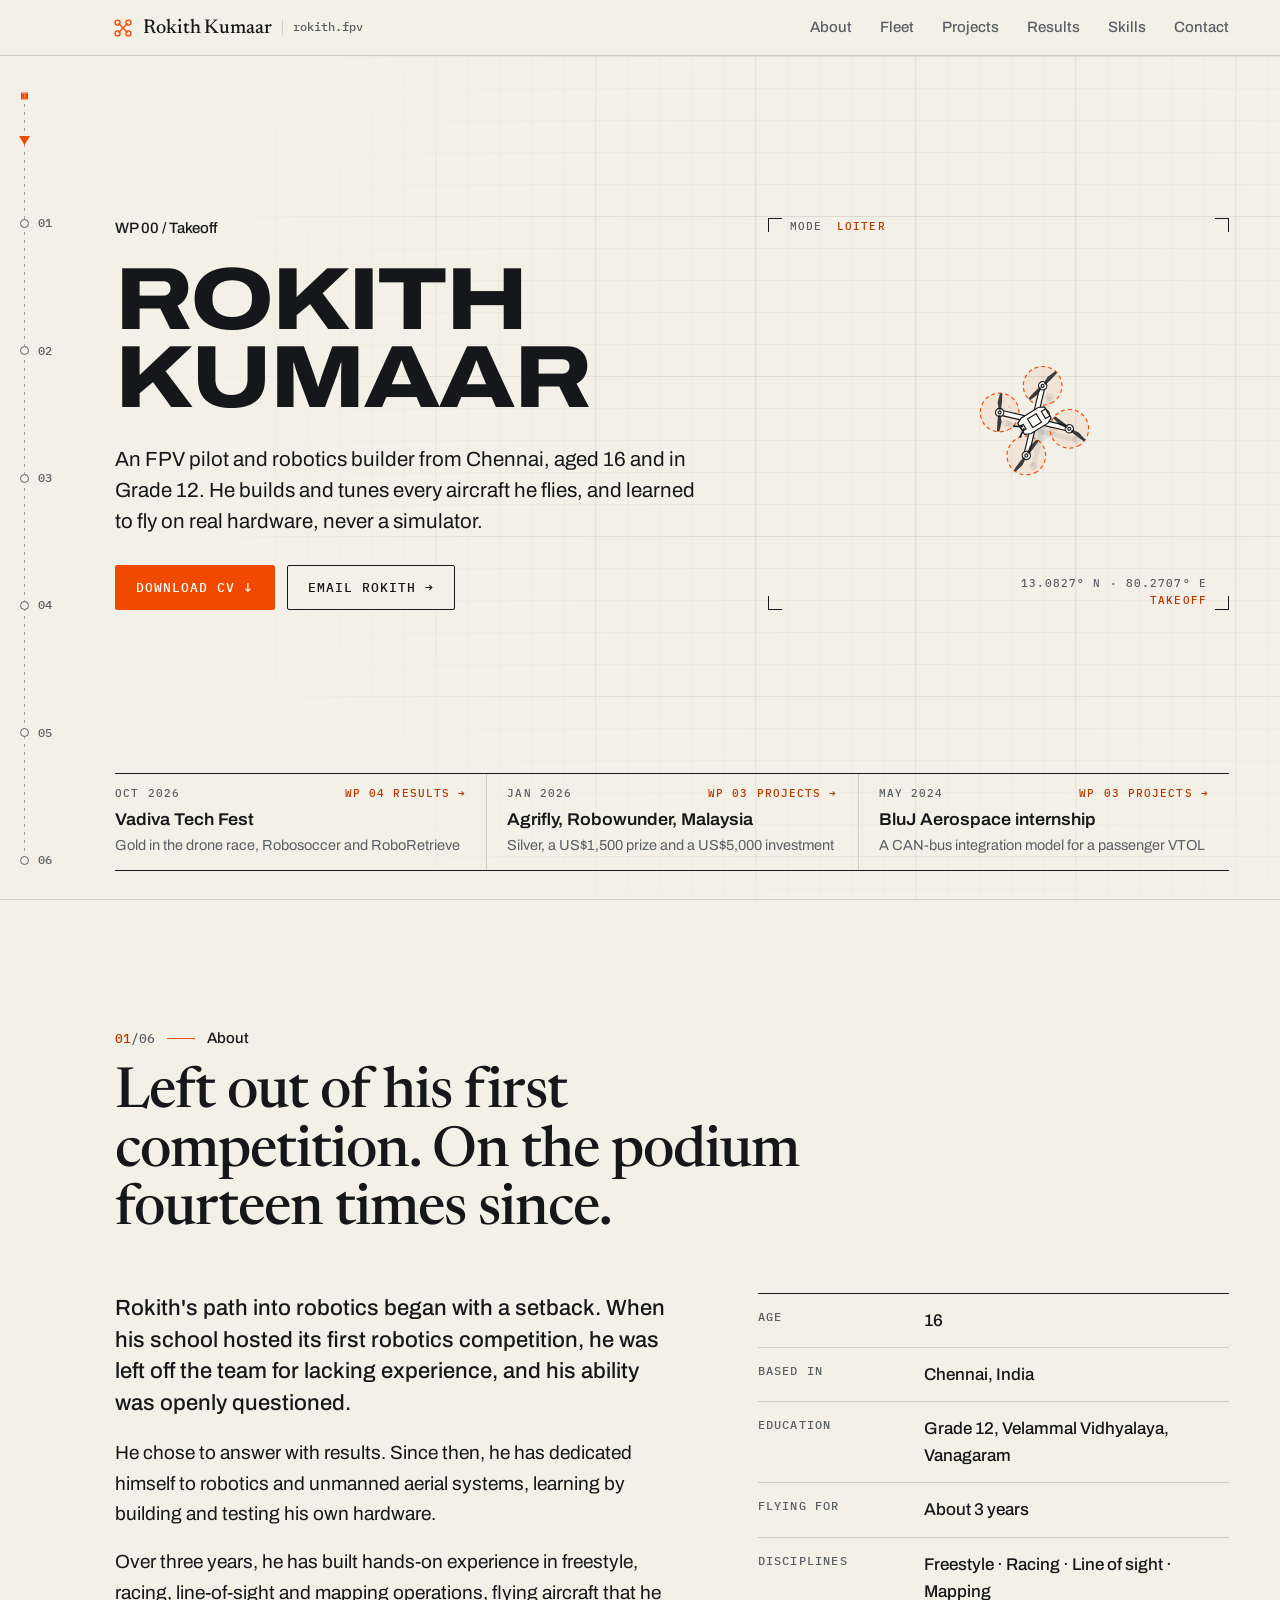
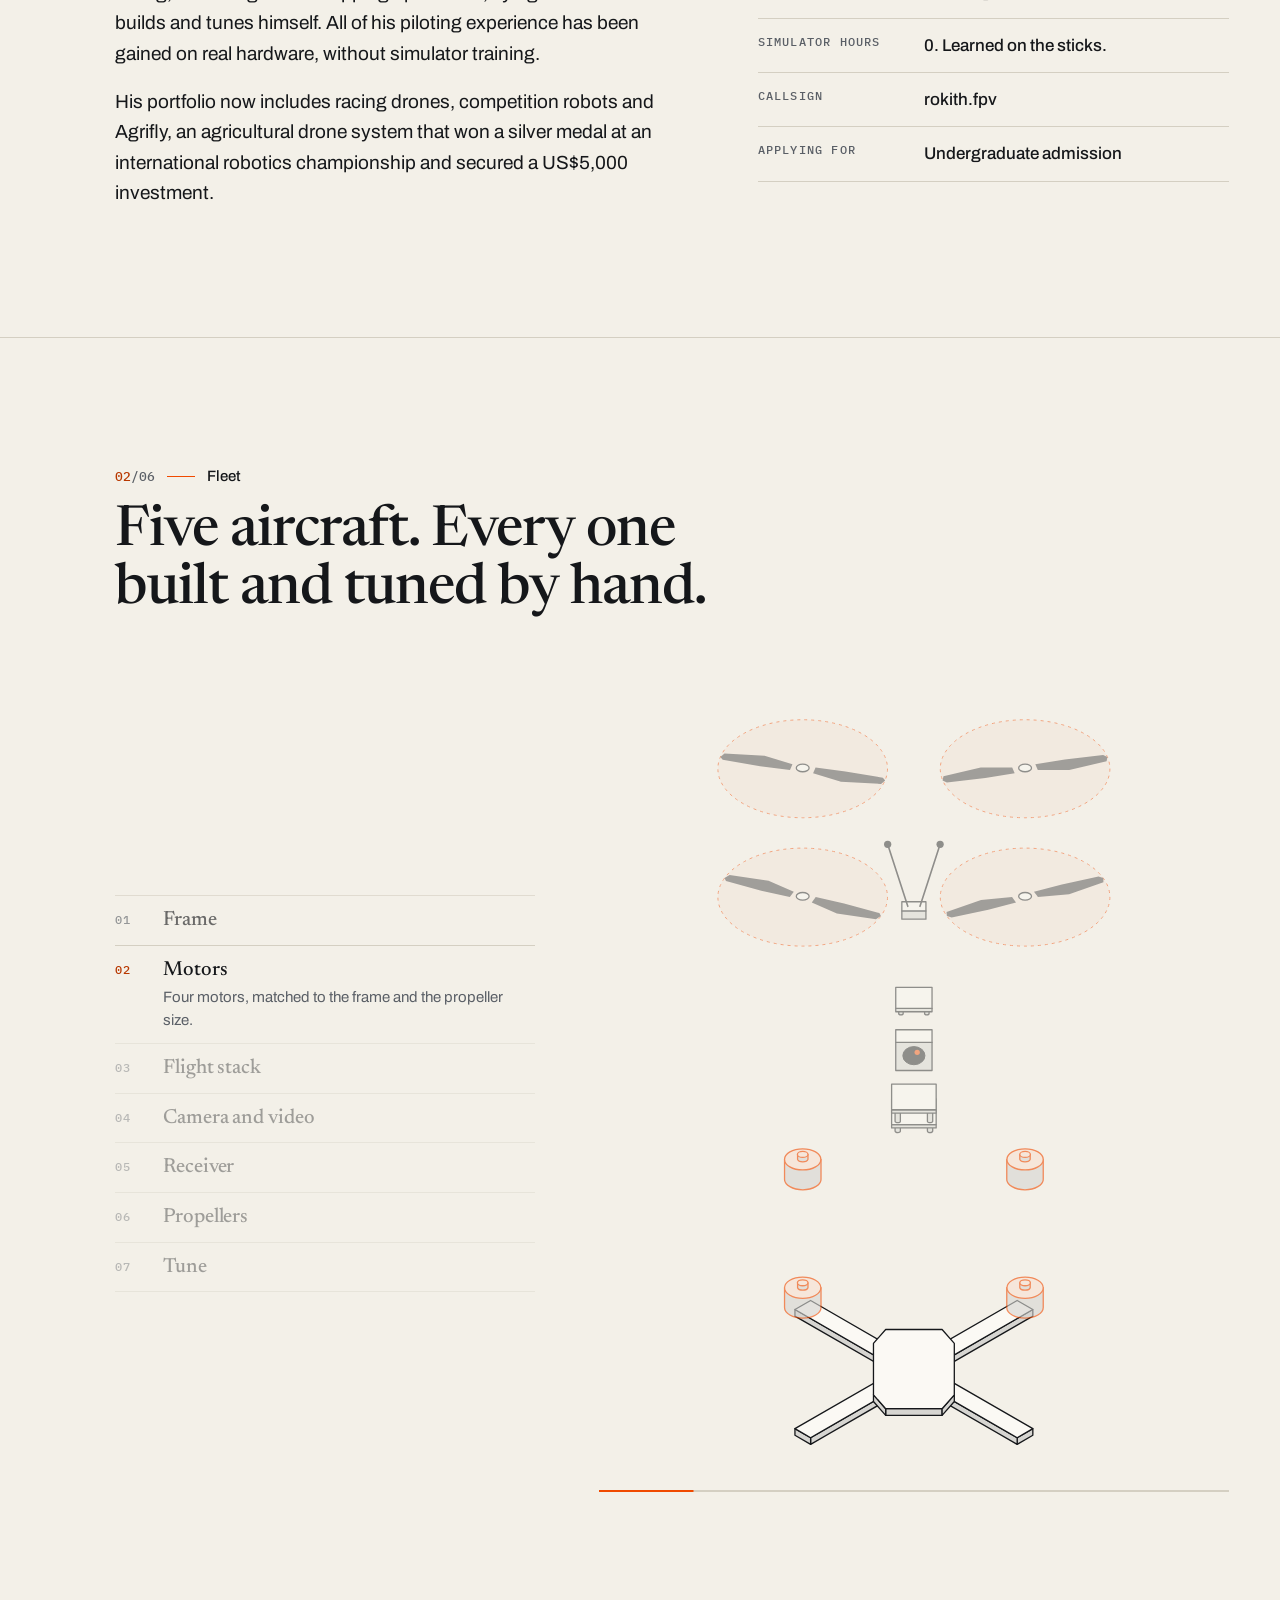
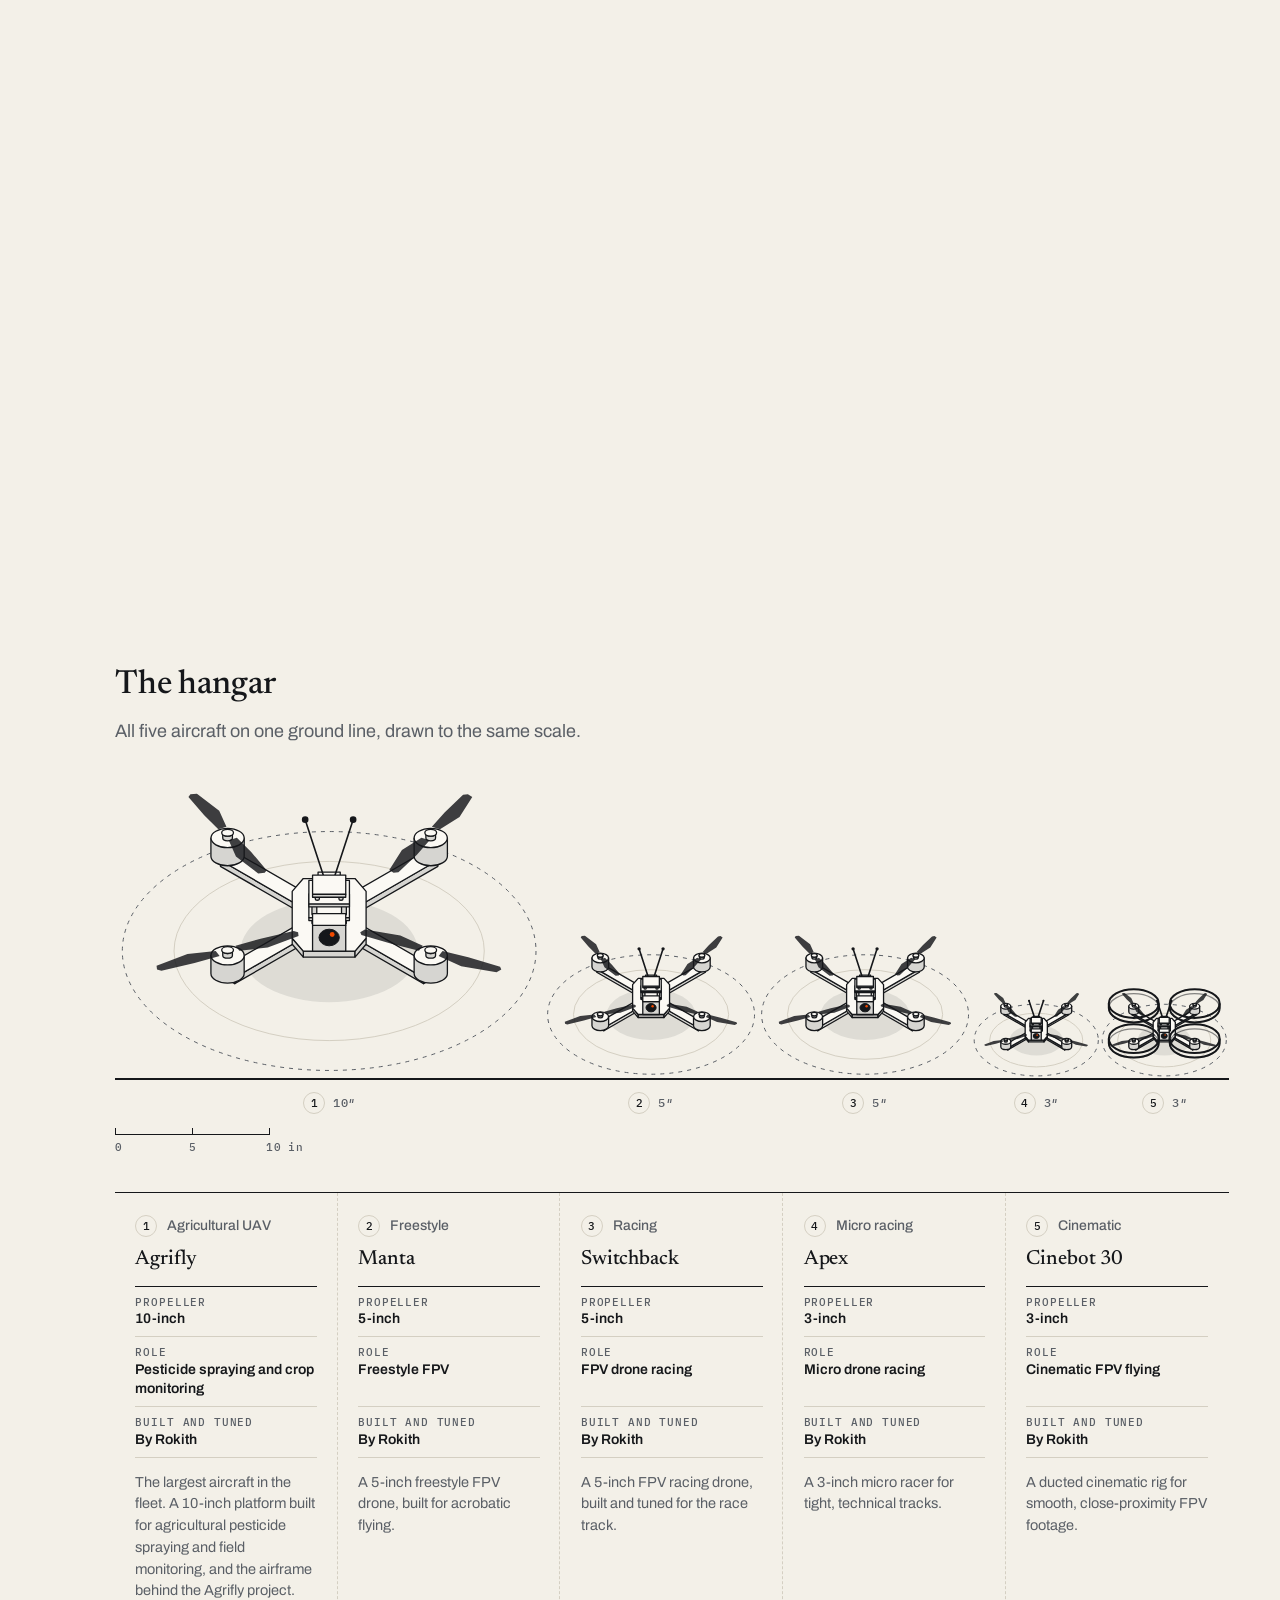
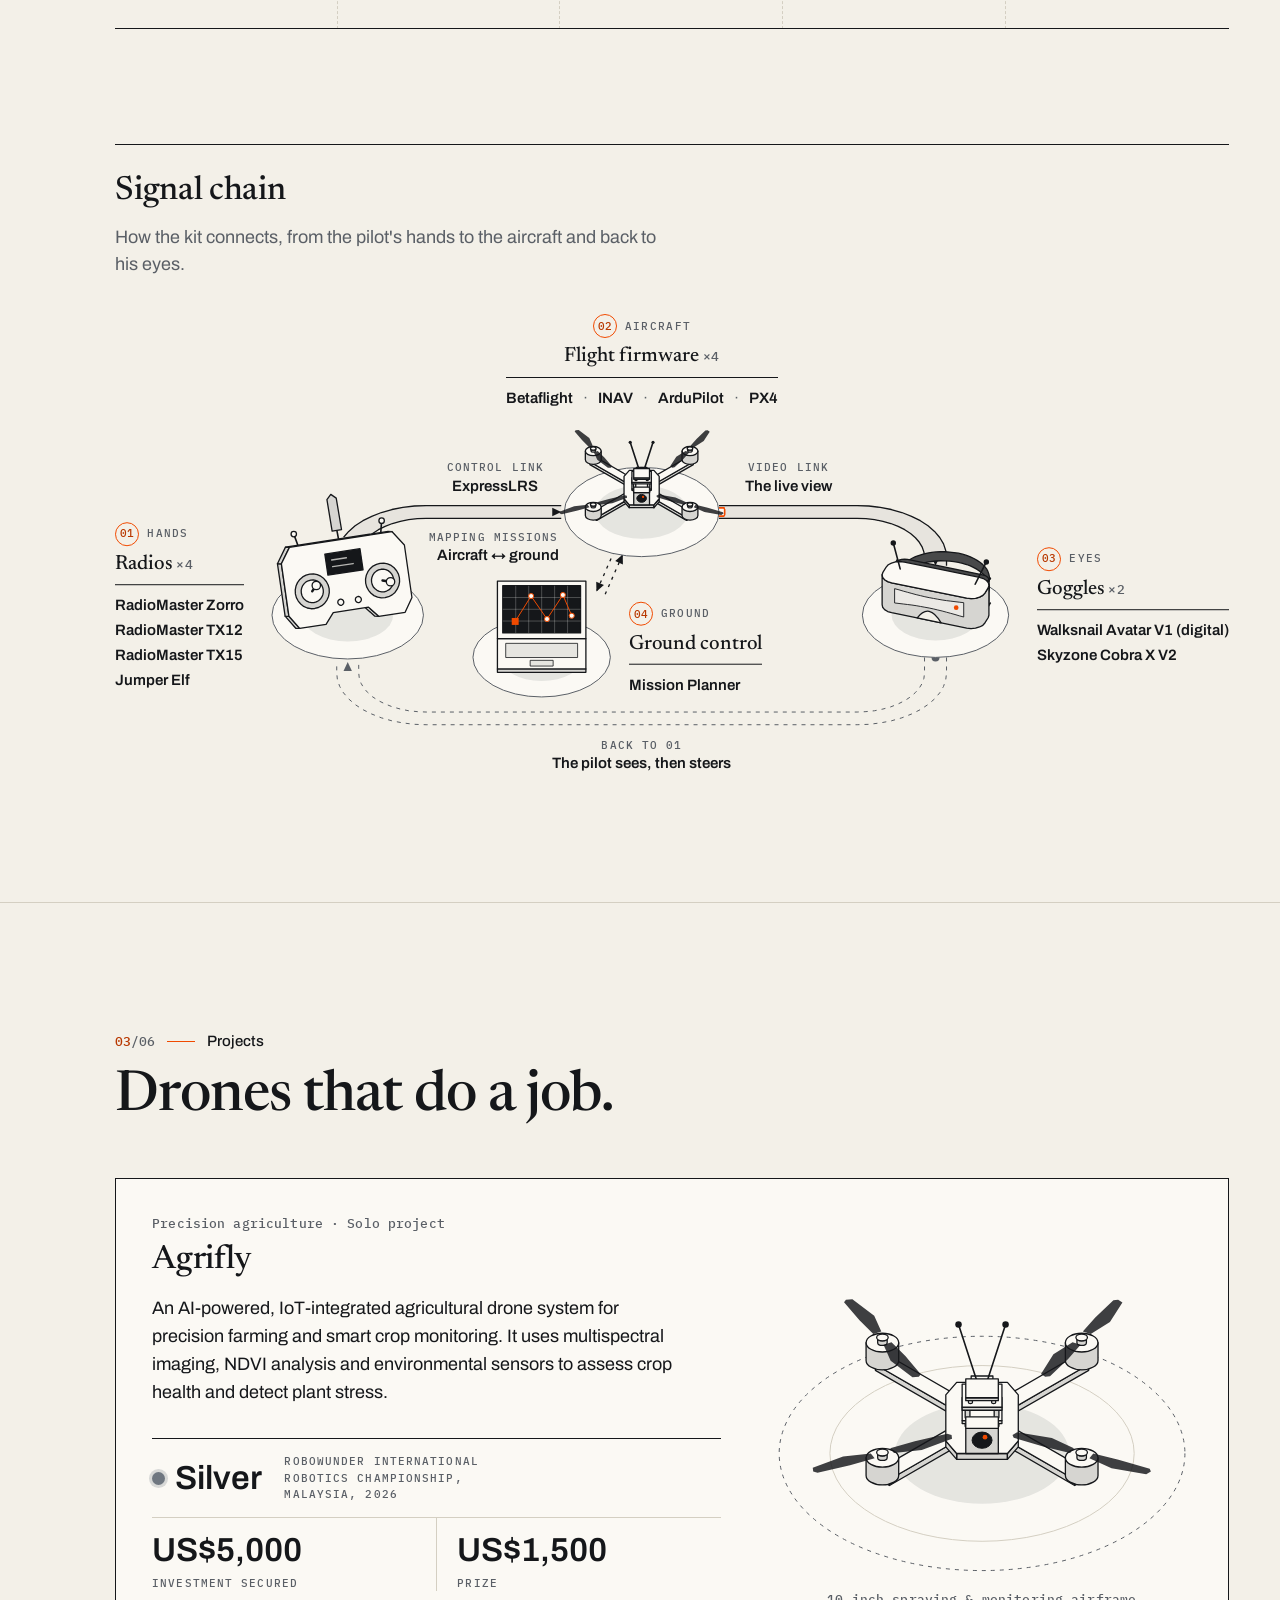
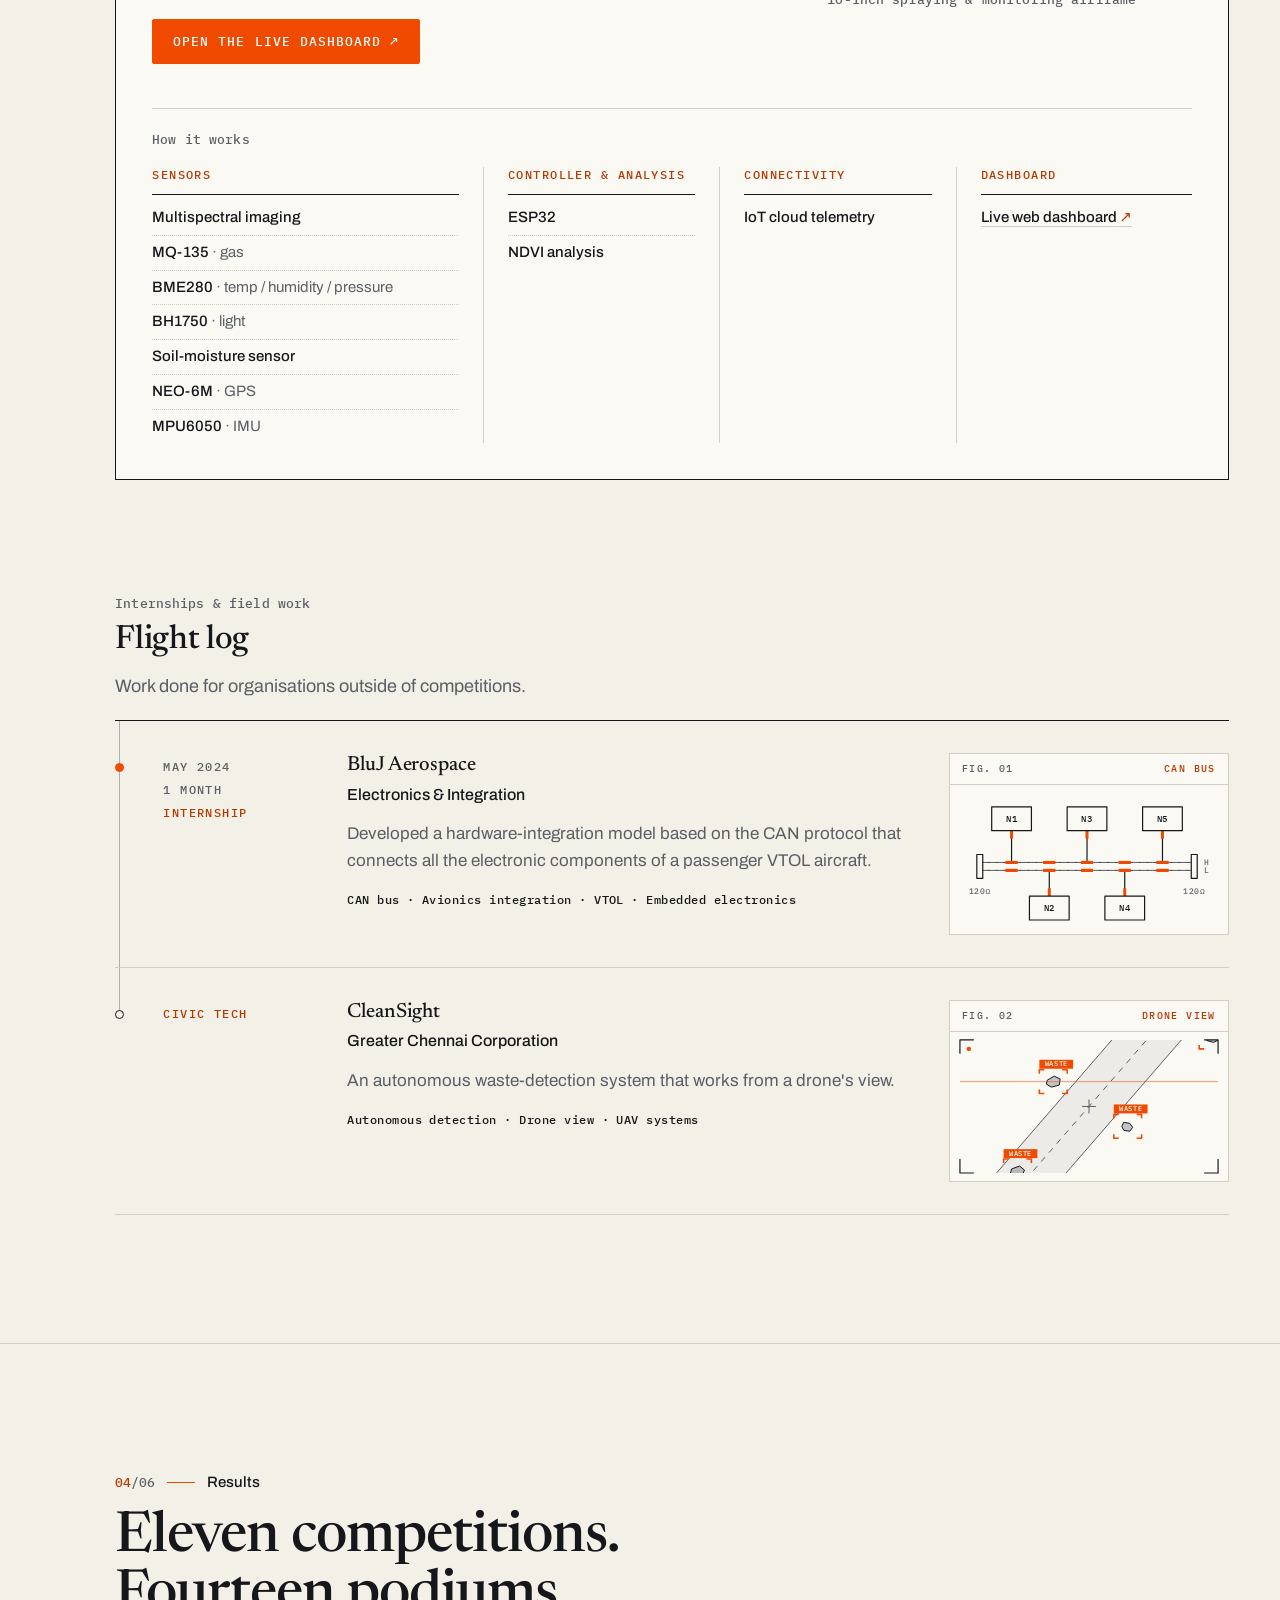
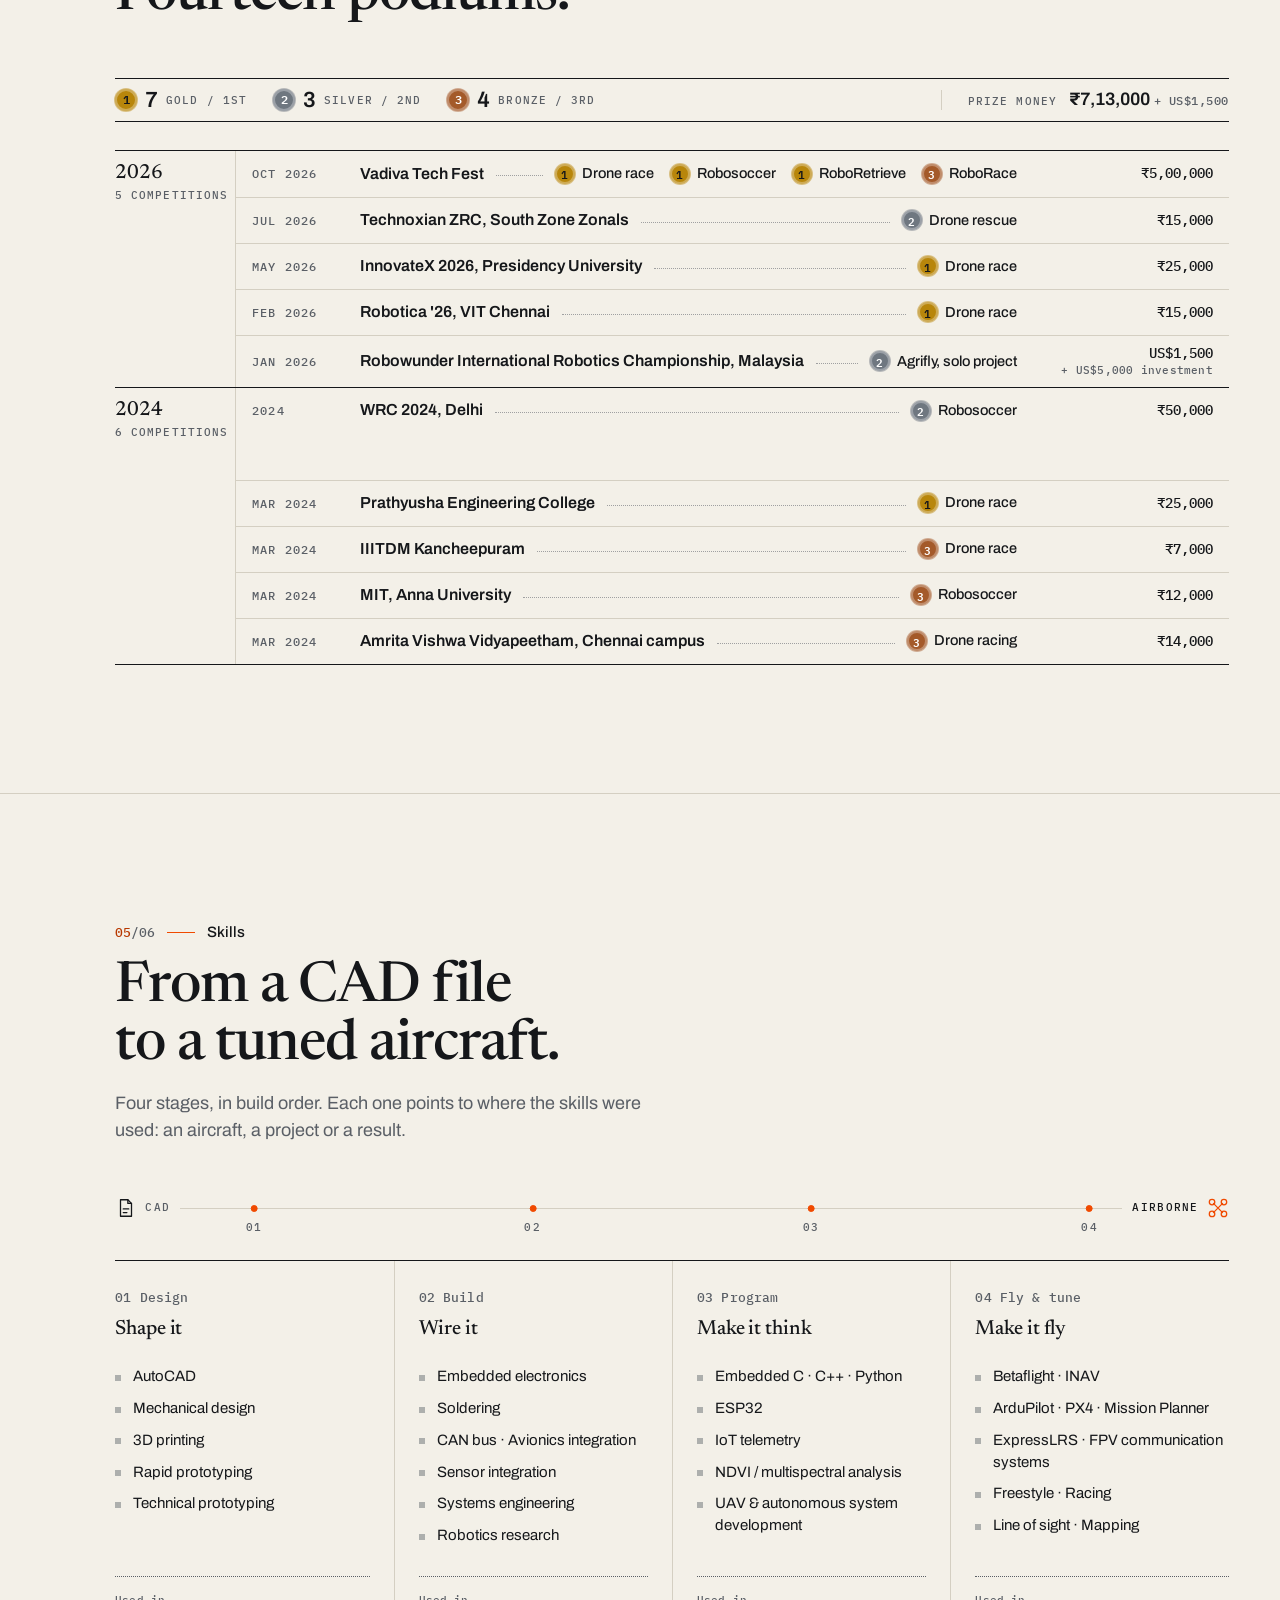
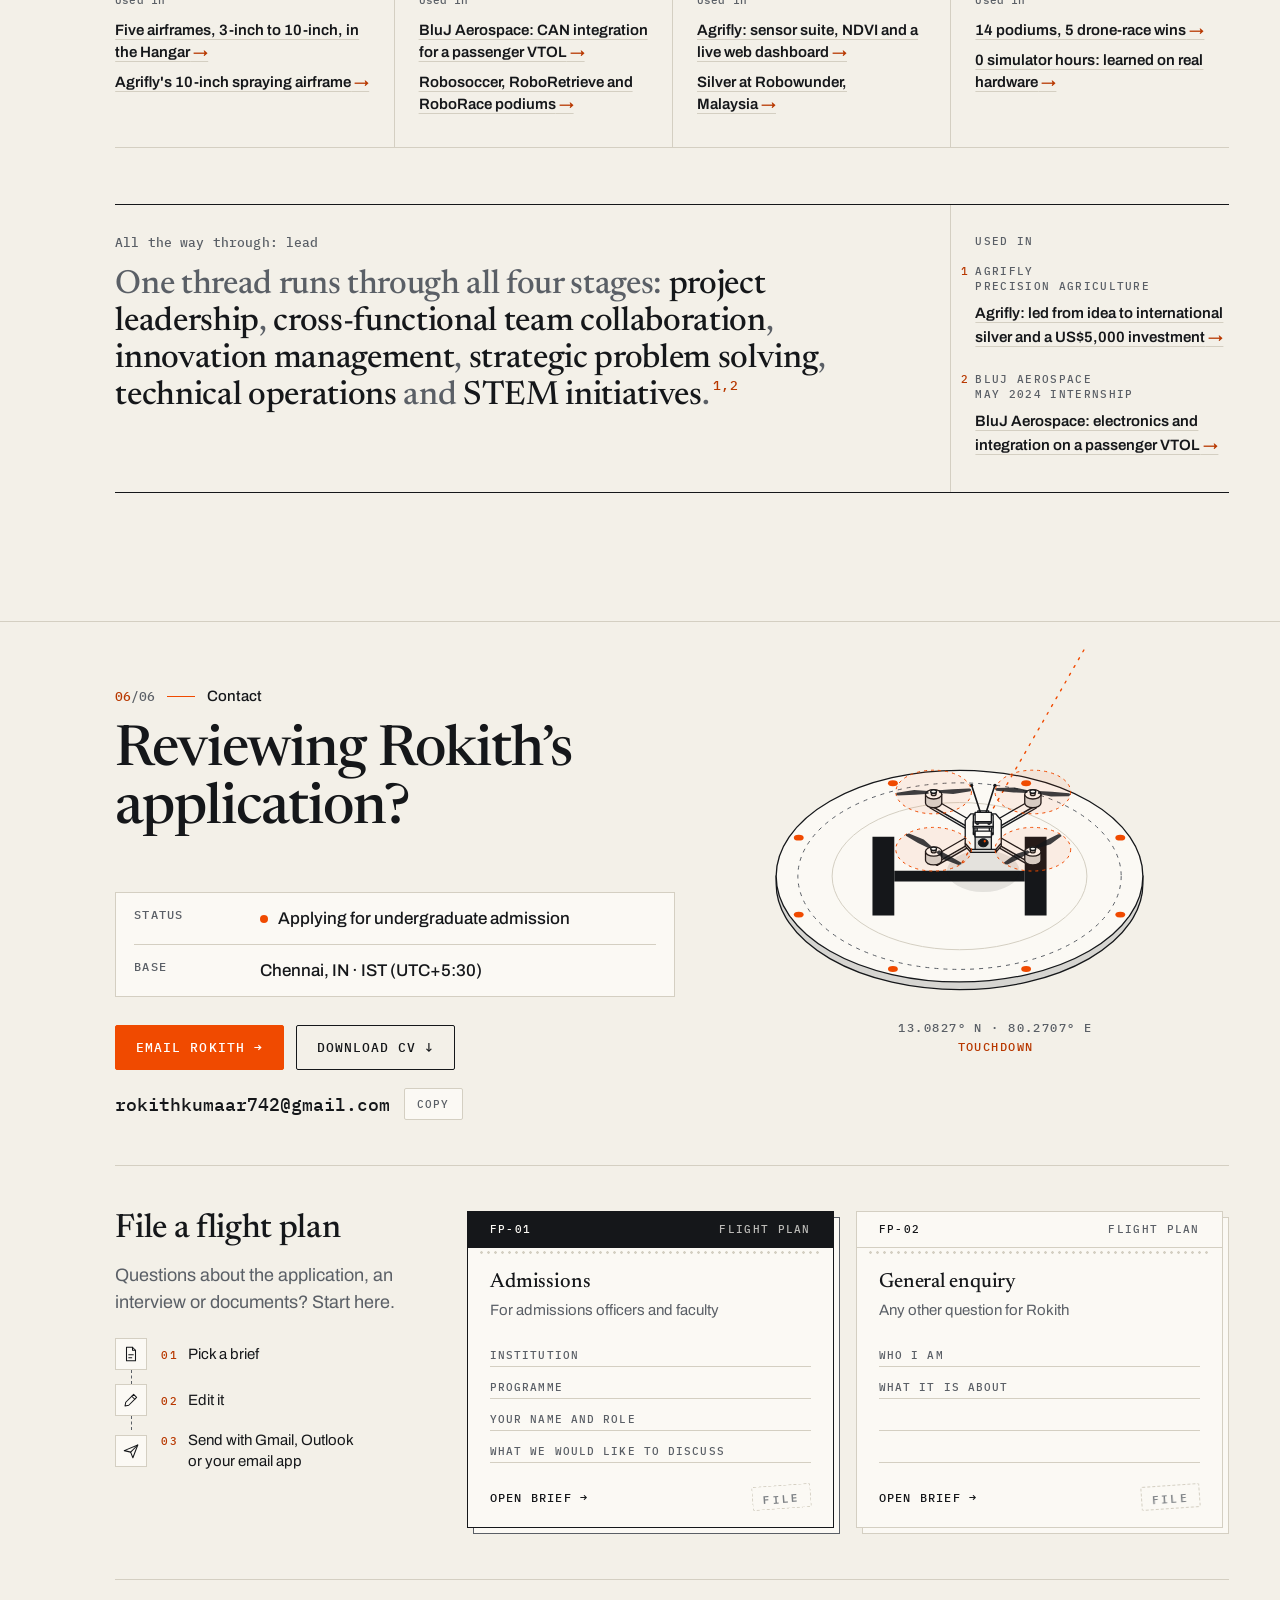
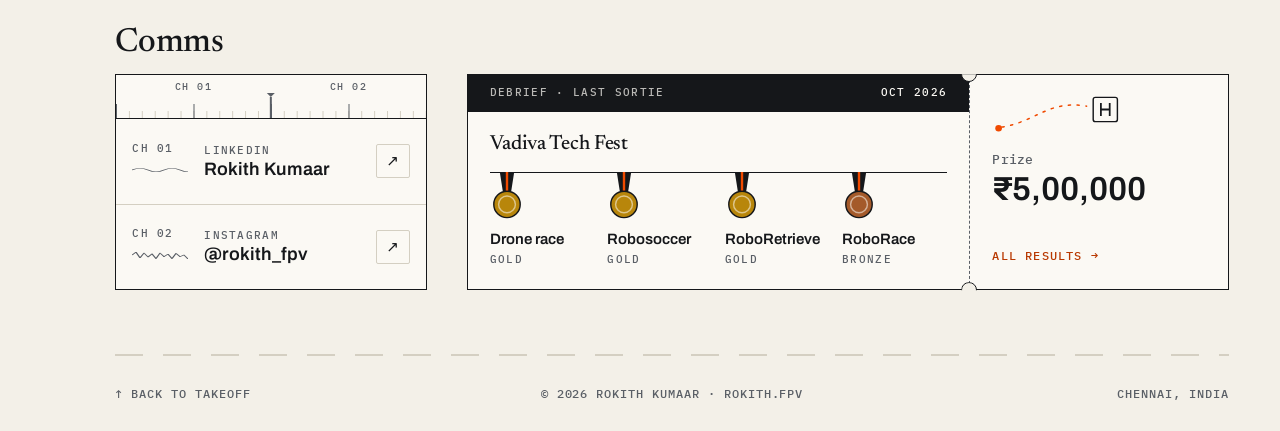
==== commit 73b38e80: "Hero: redesign as WP 00 Takeoff with an airspace for the drone (#26)" ====
--- a/index.html
+++ b/index.html
@@ -6,71 +6,80 @@
   <title>Rokith Kumaar | FPV Pilot &amp; Robotics Builder</title>
   <meta name="description" content="Rokith Kumaar is a 16-year-old FPV drone pilot and robotics builder from Chennai, India. He designs, builds and tunes every aircraft he flies, with 14 podium finishes in drone racing and robotics.">
   <meta property="og:title" content="Rokith Kumaar | FPV Pilot &amp; Robotics Builder">
-  <meta property="og:description" content="Builds what he flies. Flies what he builds. 14 podium finishes in drone racing and robotics.">
+  <meta property="og:description" content="FPV pilot and robotics builder from Chennai, India. He builds and tunes every aircraft he flies: 14 podium finishes in drone racing and robotics.">
   <meta property="og:type" content="website">
   <meta name="theme-color" content="#f3f0e8">
   <link rel="icon" href="favicon.svg" type="image/svg+xml">
   <link rel="preconnect" href="https://fonts.googleapis.com">
   <link rel="preconnect" href="https://fonts.gstatic.com" crossorigin>
-  <link rel="stylesheet" href="https://fonts.googleapis.com/css2?family=Archivo:wdth,wght@62..125,400..800&family=IBM+Plex+Mono:wght@400;500&display=swap">
-  <link rel="stylesheet" href="styles.css?v=20261121l">
+  <link rel="stylesheet" href="https://fonts.googleapis.com/css2?family=Archivo:wdth,wght@62..125,400..800&family=IBM+Plex+Mono:wght@400;500&family=Newsreader:opsz,wght@6..72,500..600&display=swap">
+  <link rel="stylesheet" href="styles.css?v=20261121m">
   <script>document.documentElement.classList.add('js');</script>
 </head>
 <body>
   <a class="skip" href="#main">Skip to content</a>
 
   <header class="top">
-    <a class="brand" href="#hero" aria-label="rokith.fpv, back to top">
-      <svg viewBox="0 0 24 24" aria-hidden="true"><path d="M7 7l10 10M17 7L7 17"/><circle cx="5.5" cy="5.5" r="3"/><circle cx="18.5" cy="5.5" r="3"/><circle cx="5.5" cy="18.5" r="3"/><circle cx="18.5" cy="18.5" r="3"/></svg>
-      <span>rokith.fpv</span>
-    </a>
-    <nav class="nav" aria-label="Sections">
-      <a href="#about">About</a>
-      <a href="#fleet">Fleet</a>
-      <a href="#projects">Projects</a>
-      <a href="#results">Results</a>
-      <a href="#skills">Skills</a>
-      <a href="#contact">Contact</a>
-    </nav>
+    <div class="top-in">
+      <a class="brand" href="#hero" aria-label="Rokith Kumaar, rokith.fpv: back to top">
+        <svg viewBox="0 0 24 24" aria-hidden="true"><path d="M7 7l10 10M17 7L7 17"/><circle cx="5.5" cy="5.5" r="3"/><circle cx="18.5" cy="5.5" r="3"/><circle cx="5.5" cy="18.5" r="3"/><circle cx="18.5" cy="18.5" r="3"/></svg>
+        <span class="brand-name">Rokith Kumaar</span>
+        <span class="brand-handle">rokith.fpv</span>
+      </a>
+      <p class="top-here" id="top-here" aria-hidden="true"></p>
+      <button class="menu-btn" id="menu-btn" type="button" aria-expanded="false" aria-controls="site-nav">
+        <span class="menu-icon" aria-hidden="true"></span>Menu
+      </button>
+      <nav class="nav" id="site-nav" aria-label="Sections">
+        <a href="#about"><span class="n" aria-hidden="true">01</span>About</a>
+        <a href="#fleet"><span class="n" aria-hidden="true">02</span>Fleet</a>
+        <a href="#projects"><span class="n" aria-hidden="true">03</span>Projects</a>
+        <a href="#results"><span class="n" aria-hidden="true">04</span>Results</a>
+        <a href="#skills"><span class="n" aria-hidden="true">05</span>Skills</a>
+        <a href="#contact"><span class="n" aria-hidden="true">06</span>Contact</a>
+      </nav>
+    </div>
   </header>
 
-  <!-- Flight rail: the page is a flight plan, each section a waypoint. The marker tracks scroll. -->
+  <!-- Flight rail: one waypoint per section, evenly spaced and numbered like the section kickers.
+       The marker flies between them as the page scrolls. -->
   <aside class="rail" aria-hidden="true">
     <div class="rail-line"></div>
-    <div class="rail-marker" id="rail-marker">
-      <svg viewBox="0 0 24 24"><path d="M7 7l10 10M17 7L7 17"/><circle cx="5.5" cy="5.5" r="3"/><circle cx="18.5" cy="5.5" r="3"/><circle cx="5.5" cy="18.5" r="3"/><circle cx="18.5" cy="18.5" r="3"/></svg>
-      <span id="rail-label">00 Takeoff</span>
-    </div>
+    <div class="rail-marker" id="rail-marker"></div>
   </aside>
 
   <main id="main">
     <!-- ───────────── HERO ───────────── -->
-    <section class="hero" id="hero" data-wp="00 Takeoff">
+    <section class="hero" id="hero" data-wp="">
       <canvas id="sky" aria-hidden="true"></canvas>
-      <div class="hero-inner">
-        <p class="eyebrow">Grade 12 student · FPV pilot · Robotics builder · Chennai, India</p>
-        <h1>Rokith<br>Kumaar</h1>
-        <p class="tagline">Builds what he flies.<br><em>Flies what he builds.</em></p>
-        <p class="lede">A 16-year-old student pilot and builder who designs, builds and tunes every aircraft he flies, from 3-inch race quads to a 10-inch agricultural UAV.</p>
-        <div class="cta">
-          <a class="btn primary" href="#results">See the results</a>
-          <a class="btn" href="#contact">Get in touch</a>
-        </div>
-        <dl class="stats">
-          <div><dt>Podium finishes</dt><dd>14</dd></div>
-          <div><dt>First-place wins</dt><dd>7</dd></div>
-          <div><dt>Prize winnings</dt><dd>₹7.13L<small>+ US$1,500</small></dd></div>
-          <div><dt>Aircraft built &amp; tuned</dt><dd>5</dd></div>
-        </dl>
-      </div>
-      <p class="hero-coord">13.0827° N · 80.2707° E<br>Chennai, IN</p>
-      <p class="hero-hint" id="hero-hint">Move your cursor. The quad follows.</p>
+      <div class="hero-main">
+        <div class="hero-copy">
+          <p class="sec-no">WP 00 / Takeoff</p>
+          <h1>Rokith<br>Kumaar</h1>
+          <p class="hero-lede">An FPV pilot and robotics builder from Chennai, aged <span id="hero-age">16</span> and in Grade&nbsp;12. He builds and tunes every aircraft he flies, and learned to fly on real hardware, never a simulator.</p>
+          <div class="cta">
+            <a class="btn primary" href="assets/Rokith-Kumaar-CV.pdf" download>Download CV ↓</a>
+            <a class="btn" href="mailto:rokithkumaar742@gmail.com?subject=Hello%20Rokith&amp;body=Hi%20Rokith%2C%0D%0A%0D%0A%0D%0ABest%2C%0D%0A" data-compose data-code="Direct" data-title="Email Rokith">Email Rokith →</a>
+          </div>
+        </div>
+        <!-- The drone's airspace: script.js flies the idle loop (and parks the reduced-motion frame) inside this box,
+             so the aircraft never crosses the text. The mode readout switches to Follow while a pointer leads it. -->
+        <div class="hero-air" id="hero-air" aria-hidden="true">
+          <p class="air-mode">Mode <span id="hero-mode">Loiter</span></p>
+          <p class="air-coord">13.0827° N · 80.2707° E<br><span>Takeoff</span></p>
+        </div>
+      </div>
+      <ol class="hero-log" aria-label="Highlights">
+        <li><a href="#results"><span class="hl-meta"><span>Oct 2026</span><span class="hl-wp">WP 04 Results</span></span><span class="hl-title">Vadiva Tech Fest</span><span class="hl-desc">Gold in the drone race, Robosoccer and RoboRetrieve</span></a></li>
+        <li><a href="#agrifly"><span class="hl-meta"><span>Jan 2026</span><span class="hl-wp">WP 03 Projects</span></span><span class="hl-title">Agrifly, Robowunder, Malaysia</span><span class="hl-desc">Silver, a US$1,500 prize and a US$5,000 investment</span></a></li>
+        <li><a href="#projects"><span class="hl-meta"><span>May 2024</span><span class="hl-wp">WP 03 Projects</span></span><span class="hl-title">BluJ Aerospace internship</span><span class="hl-desc">A CAN-bus integration model for a passenger VTOL</span></a></li>
+      </ol>
     </section>
 
     <!-- ───────────── ABOUT ───────────── -->
-    <section class="section" id="about" data-wp="01 Origin">
+    <section class="section" id="about" data-wp="01">
       <header class="sec-head">
-        <p class="sec-no">WP 01 / Origin</p>
+        <p class="sec-no"><span class="n">01<span class="of" aria-hidden="true">/06</span></span>About</p>
         <h2>Left out of his first competition. On the podium fourteen times since.</h2>
       </header>
       <div class="about-grid">
@@ -95,9 +104,9 @@
     </section>
 
     <!-- ───────────── FLEET ───────────── -->
-    <section class="section fleet" id="fleet" data-wp="02 Hangar">
+    <section class="section fleet" id="fleet" data-wp="02">
       <header class="sec-head">
-        <p class="sec-no">WP 02 / Hangar</p>
+        <p class="sec-no"><span class="n">02<span class="of" aria-hidden="true">/06</span></span>Fleet</p>
         <h2>Five aircraft. Every one built and tuned by hand.</h2>
       </header>
 
@@ -121,8 +130,9 @@
       </div>
 
       <!-- Part 2: the hangar. A to-scale lineup of every aircraft on one ground line, and a spec sheet keyed to it. -->
-      <div class="hangar-head">
+      <div class="sub-head hangar-head">
         <h3>The hangar</h3>
+        <p class="lede">All five aircraft on one ground line, drawn to the same scale.</p>
       </div>
       <div class="hangar" id="hangar">
         <ol class="lineup" id="lineup" aria-label="Aircraft drawn to scale"></ol>
@@ -133,10 +143,9 @@
       <!-- Part 3: the kit, drawn as the loop it is: hands on the radio, the aircraft, eyes in the goggles, and back.
            The drawing (built in script.js) is decorative; the list below it is the content, in signal order. -->
       <div class="kit reveal">
-        <div class="kit-head">
-          <p class="mono-label">Pre-flight · The kit</p>
+        <div class="sub-head kit-head">
           <h3>Signal chain</h3>
-          <p>How the kit connects, from the pilot's hands to the aircraft and back to his eyes.</p>
+          <p class="lede">How the kit connects, from the pilot's hands to the aircraft and back to his eyes.</p>
         </div>
         <div class="kit-stage" id="kit-stage">
           <svg class="kit-art" id="kit-art" aria-hidden="true" focusable="false"></svg>
@@ -171,9 +180,9 @@
     </section>
 
     <!-- ───────────── PROJECTS ───────────── -->
-    <section class="section" id="projects" data-wp="03 Projects">
+    <section class="section" id="projects" data-wp="03">
       <header class="sec-head">
-        <p class="sec-no">WP 03 / Projects</p>
+        <p class="sec-no"><span class="n">03<span class="of" aria-hidden="true">/06</span></span>Projects</p>
         <h2>Drones that do a job.</h2>
       </header>
 
@@ -235,10 +244,10 @@
       </article>
 
       <!-- Internships & field work: work done for outside organisations, as a dated flight log (newest first). -->
-      <div class="log-head">
-        <p class="mono-label">Internships &amp; field work</p>
+      <div class="sub-head log-head">
+        <p class="kicker">Internships &amp; field work</p>
         <h3>Flight log</h3>
-        <p>Work done for organisations outside of competitions.</p>
+        <p class="lede">Work done for organisations outside of competitions.</p>
       </div>
       <ol class="log">
         <li class="log-entry reveal">
@@ -324,9 +333,9 @@
     </section>
 
     <!-- ───────────── RESULTS ───────────── -->
-    <section class="section" id="results" data-wp="04 Results">
+    <section class="section" id="results" data-wp="04">
       <header class="sec-head">
-        <p class="sec-no">WP 04 / Results</p>
+        <p class="sec-no"><span class="n">04<span class="of" aria-hidden="true">/06</span></span>Results</p>
         <h2>Eleven competitions. Fourteen podiums.</h2>
       </header>
 
@@ -440,13 +449,11 @@
     </section>
 
     <!-- ───────────── SKILLS ───────────── -->
-    <section class="section" id="skills" data-wp="05 Skills">
-      <header class="sec-head skills-head">
-        <div>
-          <p class="sec-no">WP 05 / Skills</p>
-          <h2>From a CAD file to a tuned aircraft.</h2>
-        </div>
-        <p class="skills-lede">Four stages, in build order. Each one points to where the skills were used: an aircraft, a project or a result.</p>
+    <section class="section" id="skills" data-wp="05">
+      <header class="sec-head">
+        <p class="sec-no"><span class="n">05<span class="of" aria-hidden="true">/06</span></span>Skills</p>
+        <h2>From a CAD file to a tuned aircraft.</h2>
+        <p class="lede">Four stages, in build order. Each one points to where the skills were used: an aircraft, a project or a result.</p>
       </header>
       <div class="pipe">
         <div class="pipe-track reveal" aria-hidden="true">
@@ -505,7 +512,7 @@
            the commas, "and" and full stop are drawn by CSS with empty alt text, so a screen reader hears the list once. -->
       <div class="lead-band reveal">
         <div class="lb-main">
-          <h3 class="sec-no">All the way through: lead</h3>
+          <p class="kicker">All the way through: lead</p>
           <div class="lb-statement">
             <span class="lb-lede">One thread runs through all four stages:</span>
             <ul class="lb-skills" role="list">
@@ -528,12 +535,12 @@
     </section>
 
     <!-- ───────────── CONTACT ───────────── -->
-    <section class="section contact" id="contact" data-wp="06 Landing">
+    <section class="section contact" id="contact" data-wp="06">
       <!-- Band 1: approach. Text and actions on the left, the landing pad on the right. -->
       <div class="lp-approach">
         <div class="lp-main">
           <header class="sec-head">
-            <p class="sec-no">WP 06 / Landing</p>
+            <p class="sec-no"><span class="n">06<span class="of" aria-hidden="true">/06</span></span>Contact</p>
             <h2>Reviewing Rokith&rsquo;s application?</h2>
           </header>
           <dl class="lp-data reveal">
@@ -562,9 +569,9 @@
 
       <!-- Band 2: prefilled emails, so each visitor's message arrives already structured. -->
       <div class="lp-plans">
-        <div class="lp-plans-head">
-          <p class="mono-label">File a flight plan</p>
-          <p class="lp-help">Questions about the application, an interview or documents? Start here.</p>
+        <div class="sub-head lp-plans-head">
+          <h3>File a flight plan</h3>
+          <p class="lede lp-help">Questions about the application, an interview or documents? Start here.</p>
           <ol class="lp-steps">
             <li><svg viewBox="0 0 24 24" aria-hidden="true" focusable="false"><path d="M6 3h8l4 4v14H6z"/><path d="M14 3v4h4"/><path d="M9 13h6M9 17h4"/></svg><span class="t"><span class="n">01</span>Pick a brief</span></li>
             <li><svg viewBox="0 0 24 24" aria-hidden="true" focusable="false"><path d="M4 20l1-5L15.5 4.5l4 4L9 19z"/><path d="M13 7l4 4"/></svg><span class="t"><span class="n">02</span>Edit it</span></li>
@@ -609,7 +616,7 @@
       <div class="lp-end">
         <!-- Comms: a radio panel. Each link is a tuned channel; the dial needle moves to the channel in use. -->
         <div class="lp-comms reveal">
-          <h3 class="mono-label" id="comms-h">Comms</h3>
+          <div class="sub-head"><h3 id="comms-h">Comms</h3></div>
           <div class="radio">
             <div class="radio-dial" aria-hidden="true">
               <span class="dial-ch">CH 01</span><span class="dial-ch">CH 02</span>
@@ -679,6 +686,6 @@
     <p>Chennai, India</p>
   </footer>
 
-  <script src="script.js?v=20261121l"></script>
+  <script src="script.js?v=20261121m"></script>
 </body>
 </html>
--- a/styles.css
+++ b/styles.css
@@ -19,8 +19,16 @@
   --lens: #15171a;            /* camera lens in the line art */
   --display: 'Archivo', system-ui, sans-serif;
   --mono: 'IBM Plex Mono', ui-monospace, Consolas, monospace;
+  --head: 'Newsreader', Georgia, 'Times New Roman', serif;
+  /* Type scale: every heading takes one of these sizes, set in --head at weight 500 (normal width).
+     h2 = section titles, h3 = sub-headers and featured titles, h4 = item titles (cards, rows, steps). */
+  --fs-h2: clamp(34px, 4.4vw, 58px);
+  --fs-h3: clamp(26px, 2.6vw, 34px);
+  --fs-h4: clamp(20px, 1.6vw, 23px);
+  --fs-label: 13px;           /* kickers and labels, IBM Plex Mono, sentence case */
   --gutter: clamp(16px, 4vw, 56px);
   --rail: 0px;
+  --top: 56px;                /* top bar height */
 }
 @media (min-width: 1100px) { :root { --rail: 64px; } }
 
@@ -43,56 +51,120 @@
 .skip { position: absolute; left: -9999px; top: 8px; background: var(--ink); color: var(--bg); padding: 8px 14px; z-index: 100; }
 .skip:focus { left: 8px; }
 
-.mono-label, .sec-no, .eyebrow {
-  font: 500 12px/1.4 var(--mono);
-  letter-spacing: .12em;
-  text-transform: uppercase;
-  color: var(--muted);
-}
-
-/* ── Top bar ── */
+/* Labels: mono for data and short labels only, in sentence case with light tracking. */
+.mono-label, .kicker { font: 500 var(--fs-label)/1.4 var(--mono); letter-spacing: .01em; color: var(--muted); }
+.eyebrow { font: 500 12px/1.4 var(--mono); letter-spacing: .12em; text-transform: uppercase; color: var(--muted); }
+
+/* ── Type scale ── */
+.sec-head h2 { font: 500 var(--fs-h2)/1.04 var(--head); letter-spacing: -.018em; max-width: 22ch; text-wrap: balance; }
+.sub-head h3, .project h3, .lb-statement, .compose-head h3 { font: 500 var(--fs-h3)/1.12 var(--head); letter-spacing: -.01em; }
+.build-steps h3, .stage-verb, .bay-name, .kit-tag h4, .log-body h4, .yr-tag, .brief-title, .debrief-name {
+  font: 500 var(--fs-h4)/1.2 var(--head); letter-spacing: -.005em;
+}
+
+/* Section header: kicker (number and the section's name, the same name as the nav and the rail), title, optional lede.
+   Sub-header: optional kicker, title, optional lede. */
+.sec-head { margin-bottom: clamp(32px, 4.5vw, 52px); }
+.sec-no { display: flex; align-items: center; margin-bottom: 16px; font: 500 15px/1.4 var(--display); color: var(--ink); }
+.sec-no .n { display: inline-flex; align-items: center; font: 500 var(--fs-label)/1 var(--mono); color: var(--accent-ink); font-variant-numeric: tabular-nums; }
+.sec-no .of { color: var(--muted); }
+.sec-no .n::after { content: ""; width: 28px; height: 1px; margin: 0 12px; background: var(--accent); }
+.sec-head .lede, .sub-head .lede { max-width: 56ch; margin-top: 14px; color: var(--muted); font-size: 18px; line-height: 1.5; text-wrap: pretty; }
+.sub-head .kicker { margin-bottom: 8px; }
+
+/* ── Top bar: on the content column (same left and right edges as the sections) ── */
 .top {
   position: fixed; inset: 0 0 auto 0; z-index: 50;
-  height: 56px; padding: 0 var(--gutter);
-  display: flex; align-items: center; gap: 24px;
-  background: color-mix(in srgb, var(--bg) 86%, transparent);
-  backdrop-filter: blur(10px);
-  border-bottom: 1px solid var(--line);
-}
-.brand { display: flex; align-items: center; gap: 10px; text-decoration: none; font: 500 14px var(--mono); letter-spacing: .04em; }
-.brand svg, .rail-marker svg { width: 20px; height: 20px; fill: none; stroke: var(--accent); stroke-width: 1.6; stroke-linecap: round; }
-.nav { margin-left: auto; display: flex; gap: clamp(12px, 2vw, 28px); }
-.nav a { font: 500 12px var(--mono); letter-spacing: .1em; text-transform: uppercase; text-decoration: none; color: var(--muted); padding: 6px 0; border-bottom: 1px solid transparent; }
-.nav a:hover, .nav a.on { color: var(--ink); border-color: var(--accent); }
+  height: var(--top); padding: 0 var(--gutter) 0 calc(var(--gutter) + var(--rail));
+  background: var(--bg); border-bottom: 1px solid var(--line);
+}
+.top-in { position: relative; display: flex; align-items: center; gap: 16px; max-width: 1160px; height: 100%; }
+.brand { display: flex; align-items: center; gap: 10px; min-height: 44px; margin-left: -2px; text-decoration: none; white-space: nowrap; }
+.brand svg { flex: none; width: 20px; height: 20px; fill: none; stroke: var(--accent); stroke-width: 1.6; stroke-linecap: round; }
+.brand-name { font: 500 20px/1 var(--head); letter-spacing: -.005em; }
+.brand-handle { padding-left: 10px; border-left: 1px solid var(--line); font: 500 12px/1.2 var(--mono); color: var(--muted); }
+.nav { margin-left: auto; align-self: stretch; display: flex; gap: clamp(0px, 1vw, 12px); }
+.nav a { position: relative; display: flex; align-items: center; min-height: 44px; padding: 0 8px; font: 500 15px/1 var(--display); color: var(--muted); text-decoration: none; }
+.nav a:last-child { margin-right: -8px; }   /* the last word's right edge sits on the content's right edge */
+.nav .n { display: none; }
+.nav a:hover { color: var(--ink); text-decoration: underline; text-decoration-thickness: 1px; text-underline-offset: 7px; text-decoration-color: var(--muted); }
+.nav a:focus-visible { outline-offset: -6px; }
+/* current section: ink, and an accent bar sitting on the bar's bottom rule (hover only underlines the word) */
+.nav a[aria-current] { color: var(--ink); text-decoration: none; }
+.nav a[aria-current]::after { content: ""; position: absolute; left: 8px; right: 8px; bottom: -1px; height: 2px; background: var(--accent); }
+.top-here, .menu-btn { display: none; }
+
+@media (max-width: 1099px) {
+  .brand-handle { display: none; }
+}
+/* Small screens: a menu button opens the six sections as a panel under the bar. Without JS the links wrap under the name. */
 @media (max-width: 820px) {
-  .nav { display: none; }
-}
-
-/* ── Flight rail ── */
+  .top-here { display: block; transition: opacity .15s; margin-left: auto; font: 500 var(--fs-label)/1 var(--mono); color: var(--muted); white-space: nowrap; }
+  .top-here .n { color: var(--accent-ink); margin-right: 8px; }
+  .js .menu-btn {
+    display: inline-flex; align-items: center; gap: 10px; min-height: 44px; margin-right: -12px; padding: 0 12px;
+    border: 0; background: none; color: var(--ink); font: 500 15px/1 var(--display); cursor: pointer;
+  }
+  .menu-btn:focus-visible { outline-offset: -4px; }
+  .top:has(.nav.open) .top-here { opacity: 0; }
+  .menu-icon { position: relative; width: 18px; height: 10px; border-block: 1.5px solid currentColor; transition: border-color .2s; }
+  .menu-icon::before, .menu-icon::after { content: ""; position: absolute; left: 0; right: 0; top: 50%; height: 1.5px; margin-top: -.75px; background: currentColor; opacity: 0; transition: transform .2s, opacity .2s; }
+  .menu-btn[aria-expanded="true"] .menu-icon { border-color: transparent; }
+  .menu-btn[aria-expanded="true"] .menu-icon::before { opacity: 1; transform: rotate(45deg); }
+  .menu-btn[aria-expanded="true"] .menu-icon::after { opacity: 1; transform: rotate(-45deg); }
+  .js .nav {
+    position: fixed; top: var(--top); left: 0; right: 0; flex-direction: column; gap: 0; margin: 0;
+    max-height: calc(100dvh - var(--top)); overflow-y: auto;
+    padding: 4px var(--gutter) 20px; background: var(--bg); border-bottom: 1px solid var(--ink);
+    visibility: hidden; opacity: 0; transform: translateY(-6px);
+    transition: opacity .18s ease, transform .18s ease, visibility 0s linear .18s;
+  }
+  .js .nav.open { visibility: visible; opacity: 1; transform: none; transition: opacity .18s ease, transform .18s ease; }
+  .js .nav a { gap: 16px; min-height: 56px; margin: 0; padding: 0; border-bottom: 1px solid var(--line); font: 500 24px/1 var(--head); color: var(--ink); }
+  .js .nav a:last-child { border-bottom: 0; }
+  .js .nav .n { display: inline; width: 2ch; font: 500 var(--fs-label)/1 var(--mono); color: var(--muted); }
+  .js .nav a:hover { text-decoration: none; }
+  .js .nav a:hover .n, .js .nav a[aria-current] .n { color: var(--accent-ink); }
+  .js .nav a[aria-current]::after { left: auto; right: 2px; bottom: auto; top: 50%; width: 8px; height: 8px; margin-top: -4px; border-radius: 50%; }
+  /* no JS: the bar scrolls with the page and the links wrap under the name, all reachable */
+  html:not(.js) .top { position: relative; height: auto; }
+  html:not(.js) .top-in { flex-wrap: wrap; padding: 6px 0; }
+  html:not(.js) .top-here { display: none; }
+  html:not(.js) .nav { flex-wrap: wrap; width: 100%; margin: 0 0 0 -8px; }
+}
+@media (max-width: 820px) and (prefers-reduced-motion: reduce) {
+  .js .nav, .js .nav.open, .menu-icon, .menu-icon::before, .menu-icon::after { transition: none; transform: none; }
+}
+
+/* ── Flight rail (>= 1100px): one waypoint per section, evenly spaced, numbered like the kickers.
+   The marker moves between two waypoints as that section scrolls past, so the spacing is honest. ── */
 .rail { display: none; }
 @media (min-width: 1100px) {
-  .rail { display: block; position: fixed; left: 0; top: 56px; bottom: 0; width: var(--rail); z-index: 40; pointer-events: none; }
-  .rail-line { position: absolute; left: 31px; top: 24px; bottom: 24px; width: 1px; background: repeating-linear-gradient(to bottom, var(--line) 0 6px, transparent 6px 12px); }
-  .rail-dot { position: absolute; left: 28px; width: 7px; height: 7px; border: 1px solid var(--muted); background: var(--bg); border-radius: 50%; transform: translateY(-50%); }
-  .rail-dot.passed { background: var(--accent); border-color: var(--accent); }
-  .rail-marker { position: absolute; left: 21px; top: 24px; display: flex; align-items: center; gap: 10px; transform: translateY(-50%); will-change: top; }
-  .rail-marker svg { background: var(--bg); border-radius: 50%; width: 22px; height: 22px; padding: 1px; }
-  .rail-marker span { font: 500 10px var(--mono); letter-spacing: .12em; text-transform: uppercase; color: var(--muted); white-space: nowrap; writing-mode: vertical-rl; position: absolute; left: 26px; top: 18px; }
-}
-
-/* ── Hero ── */
+  .rail { display: block; position: fixed; left: 0; top: var(--top); bottom: 0; width: var(--rail); z-index: 40; pointer-events: none; }
+  .rail-line { position: absolute; left: 24px; top: 40px; bottom: 40px; width: 1px; background: repeating-linear-gradient(to bottom, var(--muted) 0 3px, transparent 3px 8px); opacity: .55; }
+  .rail-wp { position: absolute; left: 20px; display: flex; align-items: center; gap: 9px; transform: translateY(-50%); font: 500 12px/1 var(--mono); color: var(--muted); font-variant-numeric: tabular-nums; }
+  .rail-wp i { flex: none; width: 9px; height: 9px; border: 1px solid var(--muted); border-radius: 50%; background: var(--bg); }
+  .rail-wp.home i { width: 7px; height: 7px; margin-left: 1px; border-radius: 0; }
+  .rail-wp.passed i { border-color: var(--ink); background: var(--ink); }
+  .rail-wp.on { color: var(--accent-ink); }
+  .rail-wp.on i { border-color: var(--accent); background: var(--bg); box-shadow: inset 0 0 0 2px var(--accent); }
+  .rail-marker { position: absolute; left: 19px; top: 40px; width: 11px; height: 9px; margin-top: -4.5px; background: var(--accent); clip-path: polygon(0 0, 100% 0, 50% 100%); will-change: top; }
+}
+
+/* ── Hero (WP 00 / Takeoff) ──
+   Two zones over one drafting grid: the copy on the left, the drone's airspace on the right (stacked on top below
+   900px), and a ruled log of three highlights along the bottom. Nothing is sized from the display font's metrics. */
 .hero {
   position: relative;
   min-height: 100svh;
-  padding: 120px var(--gutter) 72px calc(var(--gutter) + var(--rail));
-  display: flex; align-items: center;
+  padding: 88px var(--gutter) 28px calc(var(--gutter) + var(--rail));
+  display: grid; grid-template-rows: minmax(0, 1fr) auto; row-gap: 32px;
   border-bottom: 1px solid var(--line);
   overflow: hidden;
 }
 .hero::before {
-  /* Drafting grid on a pseudo-element so the mask fades only the grid, not the content.
-     A major line runs along the left ink edge of ROKITH: content edge (--gutter + --rail)
-     plus the R's side bearing (~.045em of the h1 size, which is repeated here; keep in sync with .hero h1). */
+  /* Drafting grid on a pseudo-element so the mask fades only the grid. A major line runs along the content edge
+     (--gutter + --rail); the mask is centred on the airspace, where the drone flies. */
   --major: calc(var(--grid-step) * 5);
   content: ""; position: absolute; inset: 0; pointer-events: none;
   background-image:
@@ -101,22 +173,84 @@
     linear-gradient(90deg, var(--grid-minor) 1px, transparent 1px),
     linear-gradient(var(--grid-minor) 1px, transparent 1px);
   background-size: var(--major) var(--major), var(--major) var(--major), var(--grid-step) var(--grid-step), var(--grid-step) var(--grid-step);
-  background-position: calc(var(--gutter) + var(--rail) + clamp(64px, 13vw, 176px) * .045) 0;
-  -webkit-mask-image: radial-gradient(ellipse 70% 55% at 30% 45%, #000 30%, transparent 100%);
-          mask-image: radial-gradient(ellipse 70% 55% at 30% 45%, #000 30%, transparent 100%);
+  background-position: calc(var(--gutter) + var(--rail)) 56px;
+  -webkit-mask-image: radial-gradient(ellipse 60% 75% at 72% 45%, #000 35%, transparent 100%);
+          mask-image: radial-gradient(ellipse 60% 75% at 72% 45%, #000 35%, transparent 100%);
 }
 #sky { position: absolute; inset: 0; width: 100%; height: 100%; }
-.hero-inner { position: relative; max-width: 880px; }
+.hero-main {
+  position: relative;
+  display: grid; grid-template-columns: minmax(0, clamp(560px, 46vw, 800px)) minmax(320px, 1fr); column-gap: clamp(32px, 5vw, 80px);
+  align-content: center;   /* one row as tall as the copy, so the airspace box spans kicker to buttons */
+}
+.hero-copy { container-type: inline-size; }
 .hero h1 {
-  font: 800 clamp(64px, 13vw, 176px)/.86 var(--display);
+  /* sized to the column (cqi), not the viewport, so a wider or narrower display face still fits beside the airspace */
+  font: 800 clamp(48px, 15cqi, 120px)/.88 var(--display);
   font-stretch: 118%;
-  letter-spacing: -.035em;
+  letter-spacing: -.03em;
   text-transform: uppercase;
-  margin: 18px 0 28px -.04em;
-}
-.tagline { font: 600 clamp(24px, 3.4vw, 40px)/1.15 var(--display); font-stretch: 105%; letter-spacing: -.01em; }
-.tagline em { font-style: normal; color: var(--accent-ink); }
-.lede { max-width: 54ch; margin-top: 20px; color: var(--muted); font-size: 18px; }
+  margin: 22px 0 28px;
+}
+.hero-lede { max-width: 34em; font: 400 clamp(18px, 1.6vw, 21px)/1.5 var(--display); text-wrap: pretty; }
+.hero .cta { margin-top: 28px; }
+
+/* the airspace: corner ticks and two readouts; the drone's idle loop stays inside this box */
+.hero-air {
+  position: relative; align-self: stretch; min-height: 280px;
+  background:
+    linear-gradient(var(--ink), var(--ink)) top left / 14px 1px, linear-gradient(var(--ink), var(--ink)) top left / 1px 14px,
+    linear-gradient(var(--ink), var(--ink)) top right / 14px 1px, linear-gradient(var(--ink), var(--ink)) top right / 1px 14px,
+    linear-gradient(var(--ink), var(--ink)) bottom left / 14px 1px, linear-gradient(var(--ink), var(--ink)) bottom left / 1px 14px,
+    linear-gradient(var(--ink), var(--ink)) bottom right / 14px 1px, linear-gradient(var(--ink), var(--ink)) bottom right / 1px 14px;
+  background-repeat: no-repeat;
+}
+.air-mode, .air-coord { position: absolute; font: 500 11px/1.6 var(--mono); letter-spacing: .1em; text-transform: uppercase; color: var(--muted); }
+.air-mode { top: 0; left: 22px; }
+.air-mode span { color: var(--accent-ink); margin-left: .6em; }
+.air-coord { bottom: 0; right: 22px; text-align: right; }
+.air-coord span { color: var(--accent-ink); }
+
+/* the log: three highlights, each a link to the waypoint that holds the full entry */
+.hero-log { position: relative; display: grid; grid-template-columns: repeat(3, minmax(0, 1fr)); border-block: 1px solid var(--ink); }
+.hero-log li + li { border-left: 1px solid var(--line); }
+.hero-log a {
+  position: relative; display: grid; align-content: start; gap: 4px; height: 100%;
+  padding: 12px 20px 14px; text-decoration: none;
+}
+.hero-log li:first-child a { padding-left: 0; }
+.hero-log a::before { content: ""; position: absolute; left: 0; right: 0; top: -1px; height: 3px; background: var(--accent); transform: scaleX(0); transform-origin: left; transition: transform .2s ease; }
+.hero-log a:hover .hl-wp::after, .hero-log a:focus-visible .hl-wp::after { margin-left: .35em; }
+.hero-log a:hover::before, .hero-log a:focus-visible::before { transform: scaleX(1); }
+.hero-log a:focus-visible { outline-offset: -2px; }
+.hl-meta { display: flex; justify-content: space-between; gap: 12px; font: 500 11px/1.4 var(--mono); letter-spacing: .1em; text-transform: uppercase; color: var(--muted); }
+.hl-wp { color: var(--accent-ink); white-space: nowrap; }
+.hl-wp::after { content: " →"; transition: margin .2s ease; }
+.hl-title { margin-top: 4px; font: 600 17px/1.3 var(--display); font-stretch: 105%; }
+.hl-desc { font-size: 14.5px; line-height: 1.45; color: var(--muted); }
+
+@media (max-width: 899px) {
+  .hero { padding-top: 56px; row-gap: 28px; }
+  .hero::before {
+    -webkit-mask-image: radial-gradient(ellipse 90% 30% at 50% 14%, #000 30%, transparent 100%);
+            mask-image: radial-gradient(ellipse 90% 30% at 50% 14%, #000 30%, transparent 100%);
+  }
+  .hero-main { grid-template-columns: minmax(0, 1fr); row-gap: 20px; align-content: start; }
+  .hero h1 { font-size: clamp(44px, 12.5cqi, 88px); }
+  .hero-air { order: -1; min-height: 0; height: clamp(190px, 28svh, 240px); margin-top: 16px; }
+  .air-coord br { display: none; }
+  .air-coord span::before { content: " · "; color: var(--muted); }
+  .hero-log { grid-template-columns: minmax(0, 1fr); }
+  .hero-log li + li { border-left: 0; border-top: 1px solid var(--line); }
+  .hero-log a, .hero-log li:first-child a { padding: 12px 0 14px; }
+}
+@media (max-width: 480px) {
+  .hero .cta .btn { flex: 1 1 auto; text-align: center; }
+}
+@media (prefers-reduced-motion: reduce) {
+  .hero-log a::before, .hl-wp::after { transition: none; }
+}
+
 .cta { display: flex; flex-wrap: wrap; gap: 12px; margin-top: 32px; }
 .btn {
   display: inline-block; text-decoration: none;
@@ -129,27 +263,11 @@
 .btn.primary { background: var(--accent); border-color: var(--accent); color: var(--on-accent); }
 .btn.primary:hover { background: var(--ink); border-color: var(--ink); color: var(--bg); }
 
-.stats { display: grid; grid-template-columns: repeat(4, auto); justify-content: start; gap: 0; margin-top: 56px; border-top: 1px solid var(--ink); }
-.stats > div { padding: 14px 36px 0 0; display: flex; flex-direction: column-reverse; }
-.stats dt { font: 500 11px/1.4 var(--mono); letter-spacing: .1em; text-transform: uppercase; color: var(--muted); }
-.stats dd { font: 700 clamp(28px, 3.6vw, 44px)/1.1 var(--display); font-stretch: 112%; font-variant-numeric: tabular-nums; }
-.stats small, .tally small, .r-prize small { display: block; font: 500 11px/1.5 var(--mono); letter-spacing: .04em; color: var(--muted); }
-@media (max-width: 700px) {
-  .stats { grid-template-columns: 1fr 1fr; row-gap: 12px; }
-  .stats > div { padding-right: 12px; }
-}
-
-.hero-coord, .hero-hint { position: absolute; font: 500 11px/1.6 var(--mono); letter-spacing: .1em; text-transform: uppercase; color: var(--muted); }
-.hero-coord { right: var(--gutter); top: 80px; text-align: right; }
-.hero-hint { right: var(--gutter); bottom: 24px; }
-@media (max-width: 820px) { .hero-hint, .hero-coord { display: none; } }
+.tally small, .r-prize small { display: block; font: 500 11px/1.5 var(--mono); letter-spacing: .04em; color: var(--muted); }
 
 /* ── Sections ── */
 .section { padding: clamp(72px, 10vw, 128px) var(--gutter) clamp(72px, 10vw, 128px) calc(var(--gutter) + var(--rail)); border-bottom: 1px solid var(--line); }
 .section > * { max-width: 1160px; }
-.sec-head { margin-bottom: clamp(32px, 5vw, 56px); }
-.sec-no { color: var(--accent-ink); margin-bottom: 14px; }
-.sec-head h2 { font: 700 clamp(30px, 4.6vw, 58px)/1.04 var(--display); font-stretch: 108%; letter-spacing: -.02em; max-width: 20ch; text-wrap: balance; }
 
 .js .reveal { opacity: 0; transform: translateY(16px); transition: opacity .6s ease, transform .6s ease; }
 .js .reveal.in { opacity: 1; transform: none; }
@@ -216,7 +334,6 @@
 .no-build .build-steps li { opacity: 1; }
 .bs-n { font: 500 12px/2 var(--mono); letter-spacing: .1em; color: var(--muted); }
 .build-steps li.on .bs-n { color: var(--accent-ink); }
-.build-steps h3 { font: 700 19px/1.3 var(--display); font-stretch: 106%; }
 .build-steps p { font-size: 15px; line-height: 1.5; color: var(--muted); max-height: 0; overflow: hidden; transition: max-height .4s ease, margin .4s ease; }
 .build-steps li.on p, .no-build .build-steps p { max-height: 6em; margin-top: 4px; }
 .build-view { position: relative; height: 100%; min-height: 0; display: flex; flex-direction: column; }
@@ -237,8 +354,7 @@
 }
 
 /* 2. The hangar: a to-scale lineup on one ground line, and a spec sheet keyed to it by numbered callouts */
-.hangar-head { display: flex; flex-wrap: wrap; justify-content: space-between; align-items: flex-end; gap: 8px 32px; margin-top: clamp(64px, 9vw, 120px); }
-.hangar-head h3 { font: 700 clamp(26px, 3vw, 36px)/1.1 var(--display); font-stretch: 108%; letter-spacing: -.01em; }
+.hangar-head { margin-top: clamp(64px, 9vw, 120px); }
 
 /* The lineup: column widths are set from the fleet in script.js (fr = propeller inches), no gaps, so it stays to scale. */
 .lineup { display: grid; align-items: end; margin-top: clamp(8px, 1.5vw, 20px); }
@@ -285,8 +401,8 @@
 .spec-card.is-on { background: var(--surface); box-shadow: inset 0 2px 0 var(--accent); }
 .spec-photo:not(:empty) { margin-bottom: 16px; }
 .spec-photo img { display: block; width: 100%; aspect-ratio: 4 / 3; object-fit: cover; border: 1px solid var(--line); }
-.bay-class { display: flex; align-items: center; gap: 10px; font: 500 11px/1.4 var(--mono); letter-spacing: .12em; text-transform: uppercase; color: var(--accent-ink); }
-.bay-name { margin: 10px 0 14px; font: 800 clamp(18px, (100cqi / var(--cols) - 2 * var(--pad)) / 8.4, 28px)/1.05 var(--display); font-stretch: 112%; letter-spacing: -.02em; text-transform: uppercase; overflow-wrap: anywhere; }
+.bay-class { display: flex; align-items: center; gap: 10px; font: 500 14px/1.4 var(--display); color: var(--muted); }
+.bay-name { margin: 10px 0 14px; overflow-wrap: anywhere; }
 .bay-spec { display: contents; }
 .bay-spec > div:first-child { border-top: 1px solid var(--ink); }
 .bay-spec > div { padding: 7px 0; border-bottom: 1px solid var(--line); }
@@ -308,9 +424,6 @@
    >= 1100px: the loop, tags beside their devices. 760-1099px: the loop, tags in a 2x2 grid below.
    Phone: a vertical spine down the left, each tag beside its device. Without JS: a plain list. */
 .kit { margin-top: clamp(64px, 9vw, 120px); padding-top: clamp(20px, 2.4vw, 28px); border-top: 1px solid var(--ink); }
-.kit-head .mono-label { color: var(--accent-ink); }
-.kit-head h3 { margin: 10px 0 6px; font: 700 clamp(26px, 3vw, 36px)/1.1 var(--display); font-stretch: 108%; letter-spacing: -.01em; }
-.kit-head > p:last-child { color: var(--muted); }
 
 .kit-stage { position: relative; margin-top: clamp(24px, 3vw, 36px); }
 .kit-art { display: none; }
@@ -322,7 +435,7 @@
   display: inline-grid; place-items: center; flex: none; width: 24px; height: 24px; border: 1px solid var(--accent); border-radius: 50%;
   background: var(--bg); font: 500 10.5px/1 var(--mono); letter-spacing: 0; color: var(--accent-ink);
 }
-.kit-tag h4 { margin: 6px 0 8px; padding-bottom: 8px; border-bottom: 1px solid var(--ink); font: 700 19px/1.2 var(--display); font-stretch: 106%; white-space: nowrap; }
+.kit-tag h4 { margin: 6px 0 8px; padding-bottom: 8px; border-bottom: 1px solid var(--ink); white-space: nowrap; }
 .kit-n { font: 500 13px var(--mono); letter-spacing: .04em; color: var(--muted); }
 .kit-tag ul li { padding: 2px 0; font-size: 15px; font-weight: 600; line-height: 1.4; }
 .kit-cols { display: grid; grid-template-columns: repeat(2, max-content); column-gap: 24px; }
@@ -429,13 +542,12 @@
 
 /* ── Projects ── */
 .project { border: 1px solid var(--line); background: var(--surface); padding: clamp(22px, 3vw, 36px); display: flex; flex-direction: column; gap: 14px; }
-.project h3 { font: 800 clamp(30px, 3.6vw, 46px)/1 var(--display); font-stretch: 112%; letter-spacing: -.02em; }
 .project p:not(.mono-label):not(.role) { color: var(--muted); max-width: 62ch; }
-.role { font: 500 13px var(--mono); letter-spacing: .08em; text-transform: uppercase; color: var(--accent-ink); }
+.role { font: 500 16px/1.4 var(--display); color: var(--ink); }
 
 /* Agrifly mission sheet: story, proof and drawing on top; the system, grouped by role, below */
 .project.feature { gap: 0; border-color: var(--ink); }
-.project.feature h3 { font-size: clamp(40px, 5vw, 76px); text-transform: uppercase; margin: 10px 0 18px; }
+.project.feature h3 { margin: 8px 0 16px; }
 .project.feature .sr-only { position: absolute; width: 1px; height: 1px; overflow: hidden; clip-path: inset(50%); white-space: nowrap; }
 .mission-top {
   display: grid; grid-template-columns: minmax(0, 1.15fr) minmax(0, .85fr);
@@ -462,7 +574,7 @@
 .mp-medal dt { max-width: 34ch; }
 .mission-proof > div:nth-child(2) { padding-left: 0; border-left: 0; }
 .mission-proof dt { font: 500 11px/1.5 var(--mono); letter-spacing: .1em; text-transform: uppercase; color: var(--muted); }
-.mission-proof dd { font: 700 clamp(24px, 2.6vw, 36px)/1.1 var(--display); font-stretch: 112%; font-variant-numeric: tabular-nums; white-space: nowrap; }
+.mission-proof dd { font: 600 clamp(24px, 2.6vw, 34px)/1.1 var(--display); font-variant-numeric: tabular-nums; white-space: nowrap; }
 .mp-medal dd { display: flex; align-items: center; gap: 10px; }
 .mp-medal dd::before { content: ""; flex: none; width: .4em; height: .4em; border-radius: 50%; background: var(--silver); box-shadow: 0 0 0 3px color-mix(in srgb, var(--silver) 25%, transparent); }
 .mission-cta { grid-area: cta; justify-self: start; margin-top: 28px; }
@@ -502,10 +614,7 @@
 }
 
 /* Internships & field work: a flight log of dated entries on a timeline, each with a small schematic */
-.log-head { display: grid; grid-template-columns: minmax(0, 1fr) auto; align-items: end; gap: 8px 24px; margin-top: clamp(64px, 9vw, 120px); padding-bottom: 20px; border-bottom: 1px solid var(--ink); }
-.log-head .mono-label { color: var(--accent-ink); }
-.log-head h3 { grid-column: 1; font: 700 clamp(26px, 3vw, 36px)/1.1 var(--display); font-stretch: 108%; letter-spacing: -.01em; }
-.log-head > p:last-child { grid-column: 2; grid-row: 1 / span 2; color: var(--muted); text-align: right; }
+.log-head { margin-top: clamp(64px, 9vw, 120px); padding-bottom: 20px; border-bottom: 1px solid var(--ink); }
 .log-entry { position: relative; display: grid; grid-template-columns: 24px 160px minmax(0, 1fr) 280px; column-gap: 24px; padding: 32px 0; border-bottom: 1px solid var(--line); }
 /* timeline: one line through every entry (ending at the last node), one node per entry */
 .log-entry::after { content: ""; position: absolute; left: 4px; top: 0; bottom: 0; width: 1px; background: color-mix(in srgb, var(--muted) 45%, transparent); }
@@ -516,8 +625,7 @@
 .log-meta { grid-column: 2; grid-row: 1; display: flex; flex-direction: column; gap: 6px; padding-top: 6px; font: 500 12px/1.4 var(--mono); letter-spacing: .12em; text-transform: uppercase; color: var(--muted); }
 .log-meta .log-type { color: var(--accent-ink); }
 .log-body { grid-column: 3; grid-row: 1; }
-.log-body h4 { font: 800 clamp(26px, 2.6vw, 36px)/1 var(--display); font-stretch: 112%; letter-spacing: -.02em; }
-.log-body .role { margin-top: 10px; }
+.log-body .role { margin-top: 6px; }
 .log-desc { margin-top: 14px; max-width: 62ch; color: var(--muted); }
 .log-tags { margin-top: 16px; font: 500 12px/1.6 var(--mono); letter-spacing: .04em; color: var(--ink); }
 /* Each entry's figure: a framed drawing plate with a title strip. Fig. 01 is a CAN bus: every node takes a turn to
@@ -588,8 +696,6 @@
 @keyframes cs-rec { 0%, 50% { opacity: 1; } 50.01%, 100% { opacity: .15; } }
 
 @media (max-width: 1099px) {
-  .log-head { grid-template-columns: minmax(0, 1fr); }
-  .log-head > p:last-child { grid-column: 1; grid-row: auto; max-width: none; text-align: left; }
   .log-entry { grid-template-columns: 24px 140px minmax(0, 1fr); }
   .log-fig { grid-column: 3; grid-row: 2; margin-top: 24px; max-width: 400px; }
 }
@@ -604,7 +710,6 @@
 }
 
 /* ── Results: podium board ── */
-#results .sec-head { margin-bottom: 32px; }
 
 /* medal glyph: a struck disc with the place numeral (gold takes ink, silver/bronze take white: both >= 4.5:1) */
 .medal {
@@ -633,7 +738,7 @@
 }  /* same struck disc as the board's medal tokens */
 .tally .gold { --c: var(--gold); --n: "1"; --on: var(--ink); } .tally .silver { --c: var(--silver); --n: "2"; --on: #fff; } .tally .bronze { --c: var(--bronze); --n: "3"; --on: #fff; }
 .tally dt { font: 500 11px var(--mono); letter-spacing: .1em; text-transform: uppercase; color: var(--muted); }
-.tally dd { font: 700 22px/1 var(--display); font-stretch: 112%; font-variant-numeric: tabular-nums; }
+.tally dd { font: 600 22px/1 var(--display); font-variant-numeric: tabular-nums; }
 .tally > .t-prize { flex-direction: row; align-items: baseline; gap: 12px; margin-left: auto; padding: 0 0 0 26px; border-left: 1px solid var(--line); }
 .tally > .t-prize dd { font-size: 18px; }
 .tally small { display: inline; font-size: 12px; color: var(--muted); }
@@ -642,7 +747,7 @@
 .yr { display: grid; grid-template-columns: 7.5rem minmax(0, 1fr); border-bottom: 1px solid var(--ink); }
 .yr + .yr { margin-top: 0; }  /* the previous group's bottom rule is the divider */
 .yr:first-child { border-top: 1px solid var(--ink); }
-.yr-tag { position: sticky; top: 76px; align-self: start; padding: 12px 0 14px; font: 800 26px/1 var(--display); font-stretch: 118%; letter-spacing: -.01em; font-variant-numeric: tabular-nums; }
+.yr-tag { position: sticky; top: 76px; align-self: start; padding: 12px 0 14px; line-height: 1; font-variant-numeric: lining-nums tabular-nums; }
 .yr-n { display: block; margin-top: 6px; font: 500 10.5px/1.3 var(--mono); letter-spacing: .1em; text-transform: uppercase; color: var(--muted); }
 .results { border-left: 1px solid var(--line); }
 .result {
@@ -661,7 +766,7 @@
 .r-date { font: 500 11.5px var(--mono); letter-spacing: .1em; text-transform: uppercase; color: var(--muted); white-space: nowrap; }
 .r-main { display: flex; flex-wrap: wrap; align-items: center; gap: 4px 0; min-width: 0; }
 /* the name grows to fill the line with a dotted leader, so medals sit flush right; if they don't fit, they wrap to a line of their own */
-.result h4 { flex: 1 1 auto; display: flex; align-items: center; gap: 12px; min-width: 0; margin-right: 12px; font: 600 16px/1.3 var(--display); font-stretch: 105%; }
+.result h4 { flex: 1 1 auto; display: flex; align-items: center; gap: 12px; min-width: 0; margin-right: 12px; font: 600 16px/1.3 var(--display); }
 .result h4::after { content: ""; flex: 1 1 16px; min-width: 16px; border-bottom: 1px dotted color-mix(in srgb, var(--muted) 55%, transparent); transform: translateY(2px); }
 .placings { display: flex; flex-wrap: wrap; gap: 4px 16px; }
 .pl { display: inline-flex; align-items: center; gap: 7px; font-size: 14.5px; font-weight: 500; white-space: nowrap; }
@@ -670,7 +775,6 @@
 
 @media (max-width: 1099px) {
   .yr { grid-template-columns: 7rem minmax(0, 1fr); }
-  .yr-tag { font-size: 22px; }
   .result { grid-template-columns: 5rem minmax(0, 1fr) 9.5rem; gap: 0 16px; padding-inline: 12px; }
 }
 @media (max-width: 759px) {
@@ -681,7 +785,7 @@
   .tally > div:not(.t-prize) dt { grid-area: 2 / 1 / 3 / 3; }
   .tally > .t-prize { grid-column: 1 / -1; margin-left: 0; padding: 10px 0 0; border-left: 0; border-top: 1px solid var(--line); }
   .yr { grid-template-columns: 1fr; }
-  .yr-tag { position: static; display: flex; align-items: baseline; gap: 10px; padding: 10px 0 8px; border-bottom: 1px solid var(--line); font-size: 22px; }
+  .yr-tag { position: static; display: flex; align-items: baseline; gap: 10px; padding: 10px 0 8px; border-bottom: 1px solid var(--line); }
   .yr-n { margin: 0; }
   .yr-tag, .yr-n { white-space: nowrap; }
   .yr-n::before { content: "·"; margin-right: 10px; }
@@ -700,11 +804,6 @@
 }
 
 /* ── Skills ── */
-.skills-lede { color: var(--muted); max-width: 32ch; font-size: 18px; margin-top: 20px; }
-@media (min-width: 1100px) {
-  .skills-head { display: grid; grid-template-columns: minmax(0, 1fr) auto; align-items: end; gap: 48px; }
-  .skills-lede { margin: 0; }
-}
 
 /* track: decorative flight path from CAD file to airborne quad */
 .pipe { position: relative; }
@@ -744,8 +843,7 @@
   .stage .proof { align-self: start; margin-top: 0; }
 }
 .stage h3 { display: flex; flex-direction: column; gap: 10px; margin-bottom: 20px; }
-.stage-no { font: 500 12px/1.4 var(--mono); letter-spacing: .12em; text-transform: uppercase; color: var(--accent-ink); }
-.stage-verb { font: 700 22px/1.2 var(--display); font-stretch: 108%; letter-spacing: -.01em; }
+.stage-no { font: 500 var(--fs-label)/1.4 var(--mono); letter-spacing: .01em; color: var(--muted); }
 .stage-skills li { position: relative; padding: 5px 0 5px 18px; font-size: 15px; line-height: 1.45; }
 .stage-skills li::before { content: ""; position: absolute; left: 0; top: .9em; width: 6px; height: 6px; background: var(--muted); opacity: .45; transition: background .2s, opacity .2s; }
 .stage:is(:hover, :focus-within) .stage-skills li::before { background: var(--accent); opacity: 1; }
@@ -763,8 +861,8 @@
 .js .lead-band::before { transform: scaleX(0); transition: transform 1.1s cubic-bezier(.4, 0, .2, 1) .15s; }
 .js .lead-band.in::before { transform: none; }
 .lb-main { padding: 30px 0 34px; }
-.lb-main .sec-no { margin-bottom: 14px; }
-.lb-statement { font: 600 clamp(25px, 3vw, 34px)/1.2 var(--display); font-stretch: 105%; letter-spacing: -.012em; text-wrap: pretty; }
+.lb-main .kicker { margin-bottom: 14px; }
+.lb-statement { text-wrap: pretty; }
 .lb-lede { font-weight: 500; }
 .lb-lede, .lb-skills li::after { color: var(--muted); }
 .lb-skills, .lb-skills li { display: inline; }
@@ -855,7 +953,6 @@
 .lp-comms .comms a { flex: 1; }
 @media (min-width: 1100px) {
   .contact { min-height: calc(100svh - 56px); padding-top: 64px; padding-bottom: 64px; display: flex; flex-direction: column; justify-content: center; }
-  .contact .sec-head { margin-bottom: 32px; }
 }
 
 /* Band 1: flight data, actions, address */
@@ -898,7 +995,7 @@
 /* Band 2: prefilled briefs, drawn as flight-plan slips on a pad. Each slip previews its email's fields. */
 .lp-plans { display: grid; grid-template-columns: minmax(0, .9fr) repeat(2, minmax(0, 1fr)); gap: 24px 16px; align-items: stretch; }
 .lp-plans-head { padding-right: 24px; }
-.lp-help { margin-top: 10px; max-width: 34ch; font-weight: 500; line-height: 1.5; }
+.lp-help { max-width: 34ch; }
 .lp-steps { margin-top: 22px; }
 .lp-steps li { position: relative; display: grid; grid-template-columns: 32px minmax(0, 1fr); align-items: center; column-gap: 14px; padding-bottom: 14px; font-size: 15px; line-height: 1.4; }
 .lp-steps li:last-child { padding-bottom: 0; }
@@ -926,7 +1023,7 @@
 .brief-code { color: var(--ink); transition: color .15s; }
 .brief:is(:hover, :focus-visible) .brief-strip { border-color: var(--ink); }
 .brief:is(:hover, :focus-visible) .brief-code { color: var(--accent-ink); }
-.brief-title { padding: 22px 22px 0; font: 600 22px/1.2 var(--display); font-stretch: 105%; }
+.brief-title { padding: 22px 22px 0; }
 .brief-desc { padding: 4px 22px 0; color: var(--muted); font-size: 15px; line-height: 1.5; }
 .brief-rows { flex: 1; display: block; margin: 14px 22px 0; background: repeating-linear-gradient(to bottom, transparent 0 31px, var(--line) 31px 32px); }  /* blank ruled lines fill the slip */
 .brief-row { position: relative; display: block; height: 32px; padding: 13px 0 0; border-bottom: 1px solid var(--line); font: 500 11px/1.4 var(--mono); letter-spacing: .1em; text-transform: uppercase; color: var(--muted); }
@@ -962,7 +1059,7 @@
 .compose-box { display: flex; flex-direction: column; padding: clamp(20px, 4vw, 32px); }
 .compose-head { display: flex; justify-content: space-between; align-items: flex-start; gap: 16px; padding-bottom: 16px; margin-bottom: 18px; border-bottom: 1px solid var(--ink); }
 .compose-head .mono-label { color: var(--accent-ink); }
-.compose-head h3 { font: 700 clamp(24px, 3vw, 30px)/1.1 var(--display); font-stretch: 106%; margin-top: 6px; }
+.compose-head h3 { margin-top: 6px; }
 .compose-x { flex: none; width: 40px; height: 40px; display: grid; place-items: center; border: 1px solid var(--muted); border-radius: 2px; background: none; color: var(--ink); font-size: 22px; line-height: 1; cursor: pointer; }
 .compose-x:hover { border-color: var(--ink); }
 .compose-field { display: block; margin-bottom: 6px; }
@@ -1024,10 +1121,10 @@
 .comms a:is(:hover, :focus-visible) .arr { background-color: var(--ink); border-color: var(--ink); color: var(--surface); transform: translate(2px, -2px); }
 
 /* Band 3, debrief: the latest result as a mission tag with a tear-off stub. Medals hang from the rail and swing on hover. */
-.debrief { position: relative; grid-column: 2 / 4; margin-top: calc(12px * 1.4 + 12px);   /* top edge level with the radio panel beside it */ display: grid; grid-template-columns: minmax(0, 1fr) minmax(180px, 34%); border: 1px solid var(--ink); background: var(--surface); }
+.debrief { position: relative; grid-column: 2 / 4; margin-top: calc(var(--fs-h3) * 1.12 + 12px);   /* top edge level with the radio panel beside it (Comms title + radio margin) */ display: grid; grid-template-columns: minmax(0, 1fr) minmax(180px, 34%); border: 1px solid var(--ink); background: var(--surface); }
 .debrief-strip { display: flex; justify-content: space-between; gap: 12px; padding: 10px 22px; border-bottom: 1px solid var(--ink); background: var(--ink); color: color-mix(in srgb, var(--surface) 72%, var(--ink)); font: 500 11px/1.4 var(--mono); letter-spacing: .12em; text-transform: uppercase; }
 .debrief-date { color: var(--surface); }
-.debrief-name { padding: 20px 22px 0; font: 600 clamp(22px, 2.2vw, 26px)/1.2 var(--display); font-stretch: 105%; }
+.debrief-name { padding: 20px 22px 0; }
 .debrief-medals { display: grid; grid-template-columns: repeat(4, minmax(0, 1fr)); gap: 12px; margin: 16px 22px 22px; border-top: 1px solid var(--ink); }
 .debrief-medals li { display: flex; flex-direction: column; align-items: flex-start; min-width: 0; }
 .debrief-medals svg { width: 34px; height: 48px; margin: -1px 0 10px; transform-origin: 50% 0; }
@@ -1055,7 +1152,7 @@
 .debrief-route .pad { fill: none; stroke: var(--ink); stroke-width: 1.3; transition: stroke .2s; }
 .debrief-route .h { fill: none; stroke: var(--ink); stroke-width: 1.6; transition: stroke .2s; }
 .debrief:is(:hover, :focus-within) .debrief-route :is(.pad, .h) { stroke: var(--accent); }
-.debrief-prize { margin-top: 2px; font: 700 clamp(26px, 2.6vw, 32px)/1.1 var(--display); font-stretch: 106%; font-variant-numeric: tabular-nums; }
+.debrief-prize { margin-top: 2px; font: 600 var(--fs-h3)/1.1 var(--display); font-variant-numeric: tabular-nums; }
 .debrief-link { display: inline-flex; align-items: center; gap: 8px; align-self: flex-start; min-height: 44px; margin-top: auto; padding: 12px 8px 0 0; font: 500 12px var(--mono); letter-spacing: .1em; text-transform: uppercase; text-decoration: none; color: var(--accent-ink); }
 .debrief-link:is(:hover, :focus-visible) .arr { transform: translateX(4px); }
 
@@ -1065,7 +1162,8 @@
   .debrief { grid-column: auto; margin-top: 0; }
   .lp-comms .comms { flex-direction: row; }   /* channels side by side under one dial */
   .lp-comms .comms li + li { border-top: 0; border-left: 1px solid var(--line); }
-  .lp-pad { order: -1; max-width: 320px; justify-self: start; }  /* line up with the left-aligned content below */
+  .lp-pad { max-width: 320px; justify-self: start; }  /* after the header and actions, so the section opens on its kicker and title */
+  .lp-art { overflow: hidden; }   /* keep the approach path inside the drawing, off the actions above */
   .lp-plans { grid-template-columns: repeat(2, minmax(0, 1fr)); }
   .lp-plans-head { grid-column: 1 / -1; padding-right: 0; }
   .lp-help { max-width: none; }
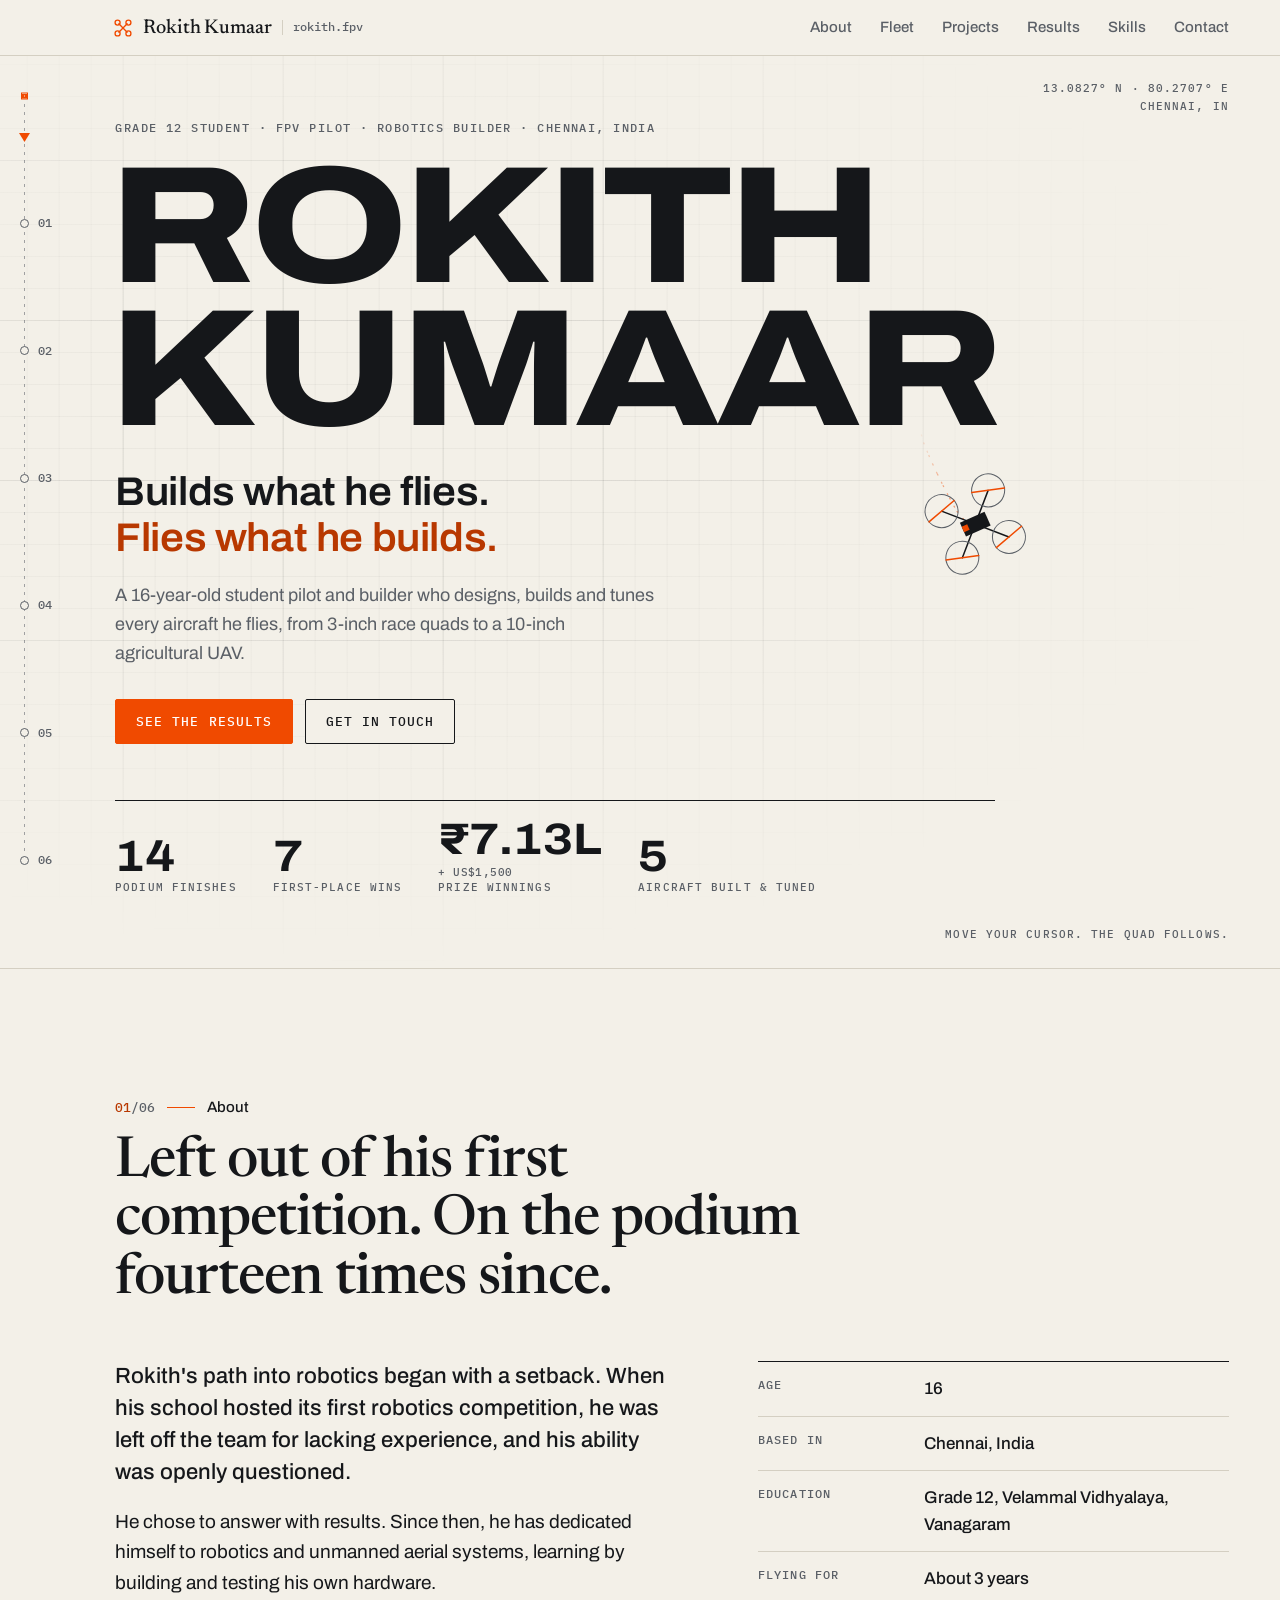
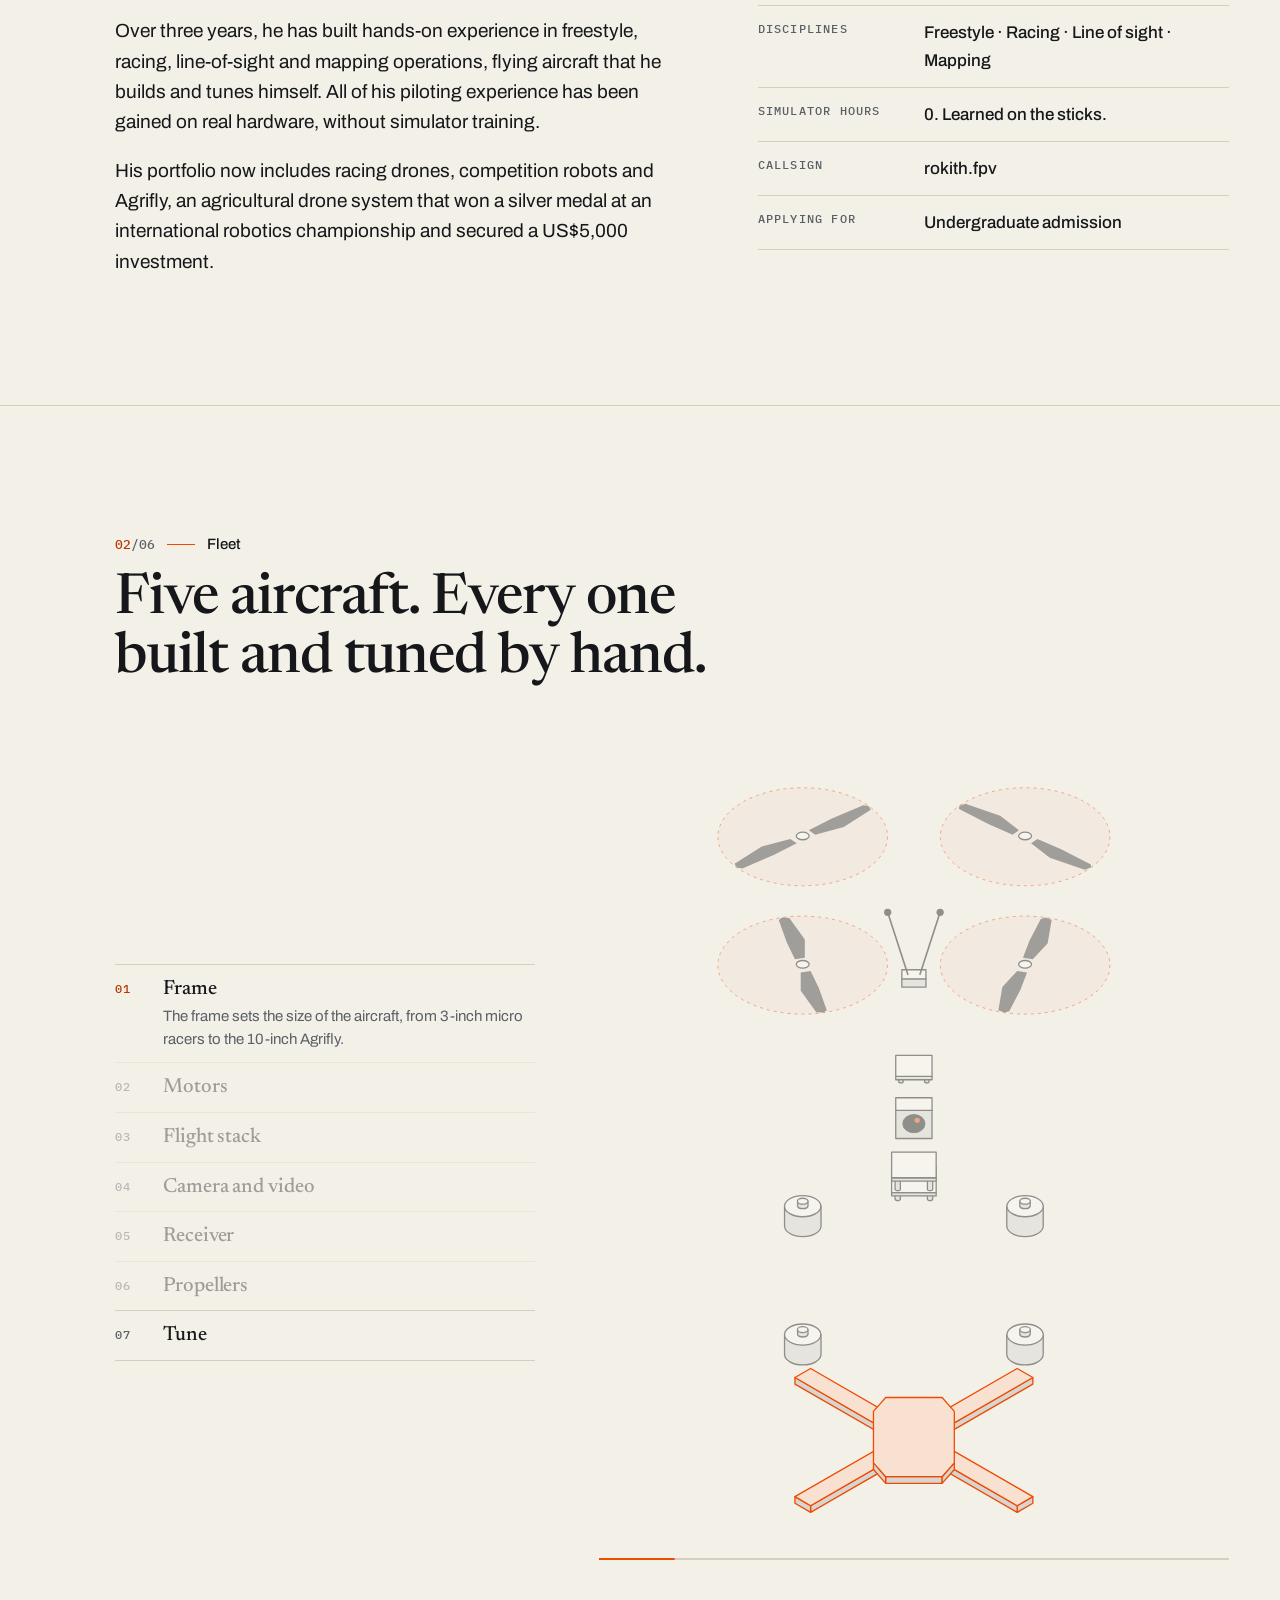
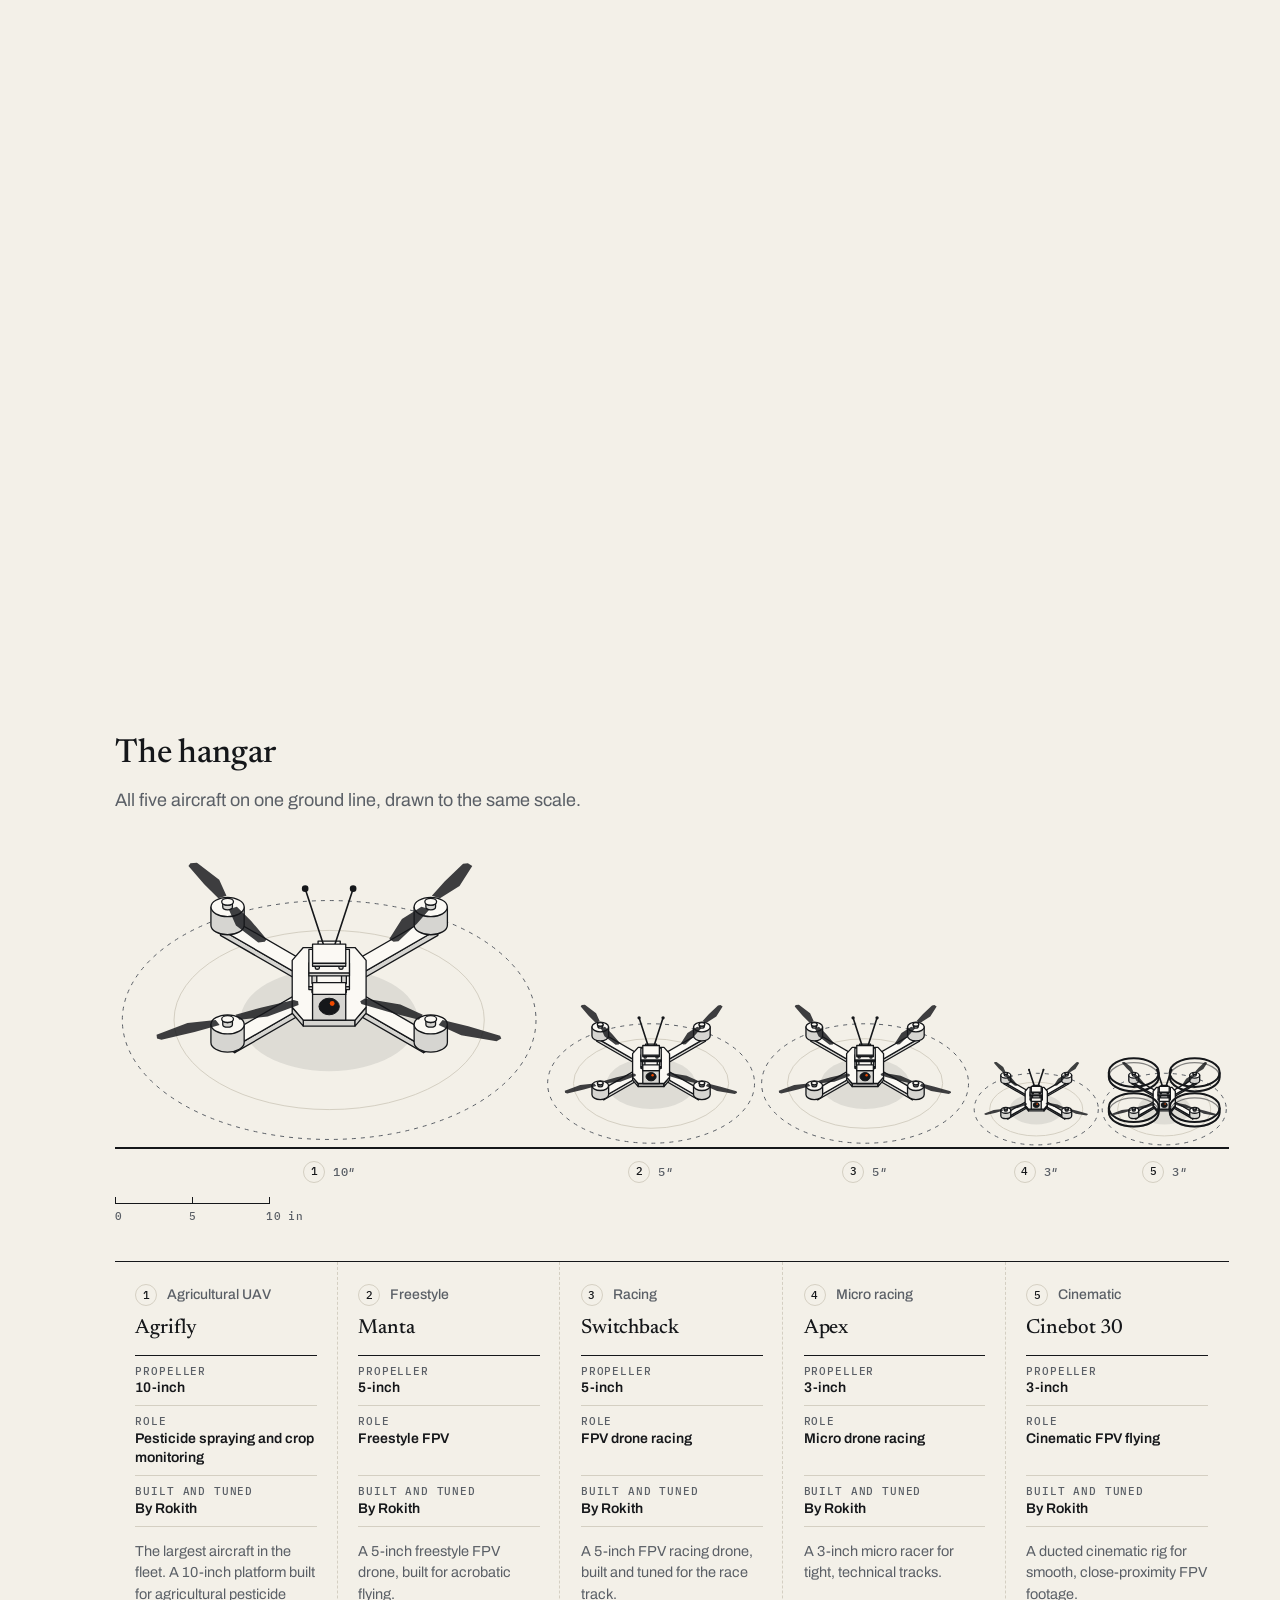
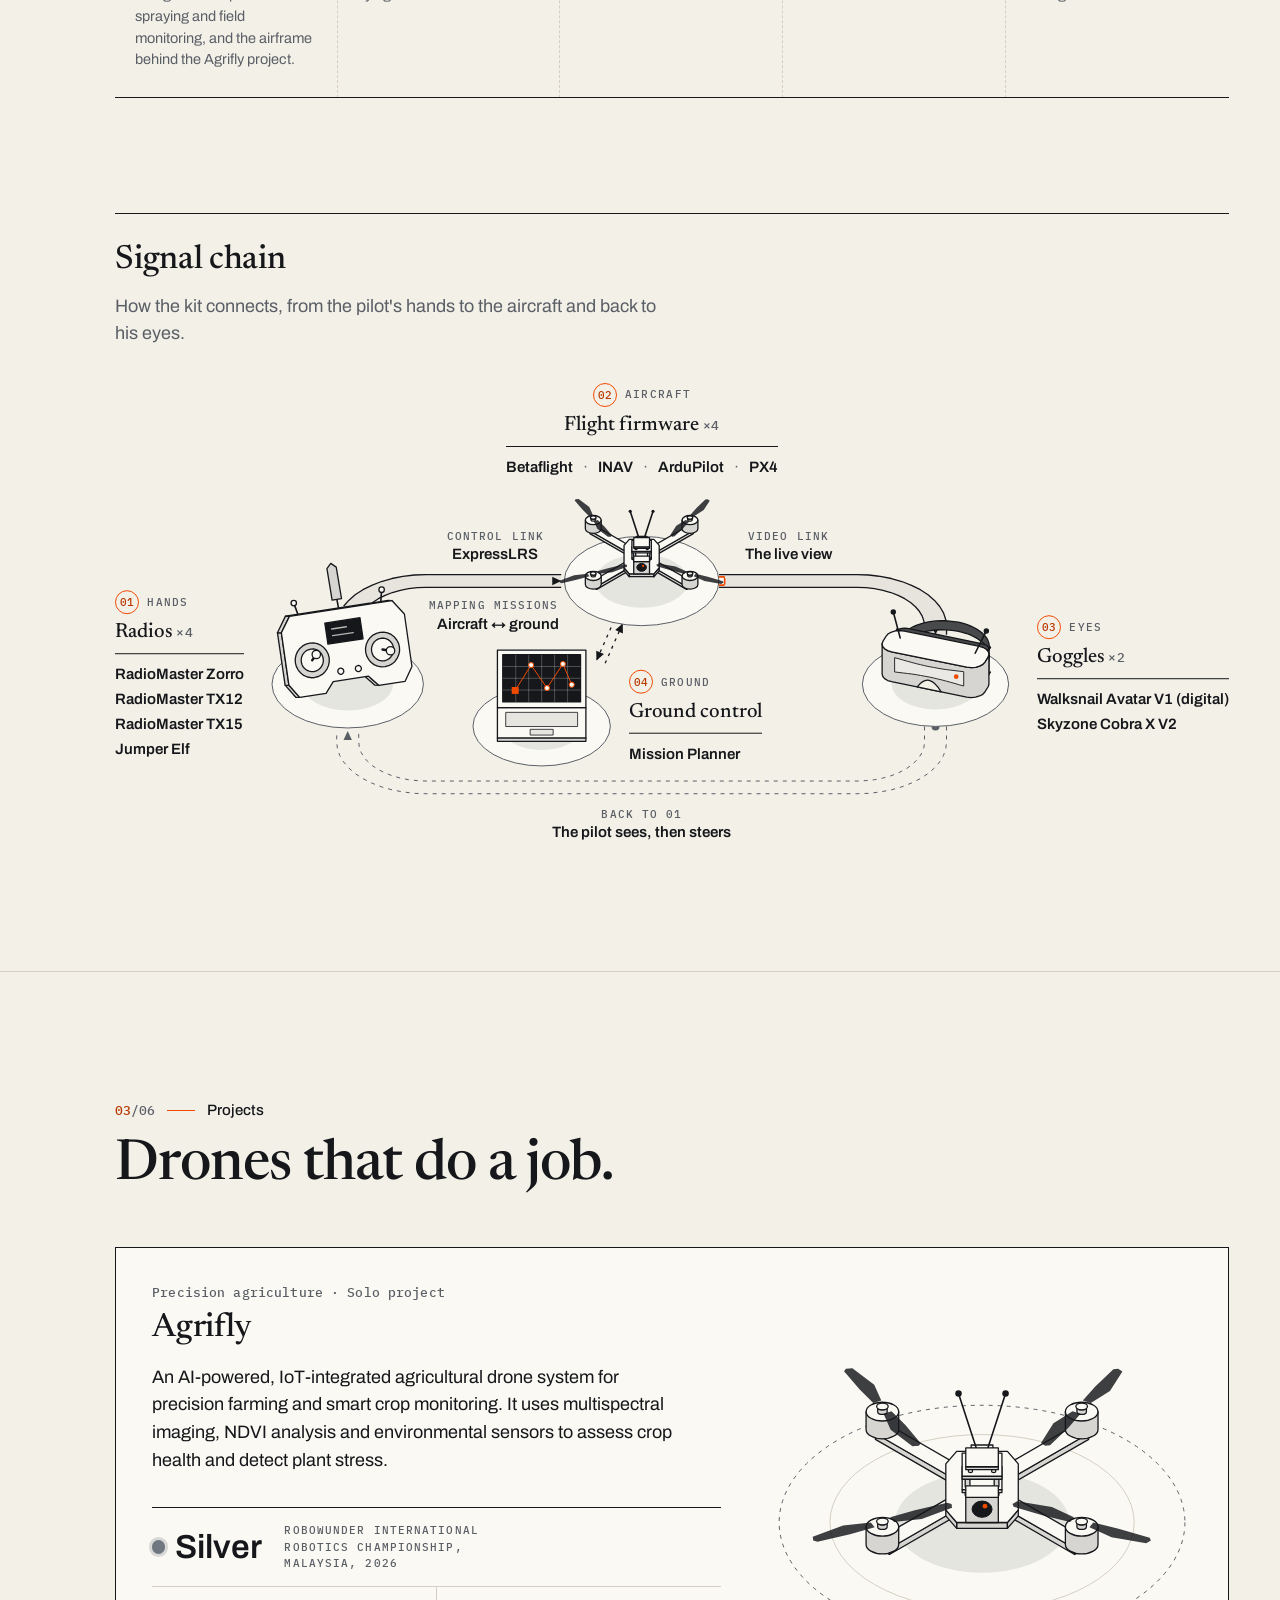
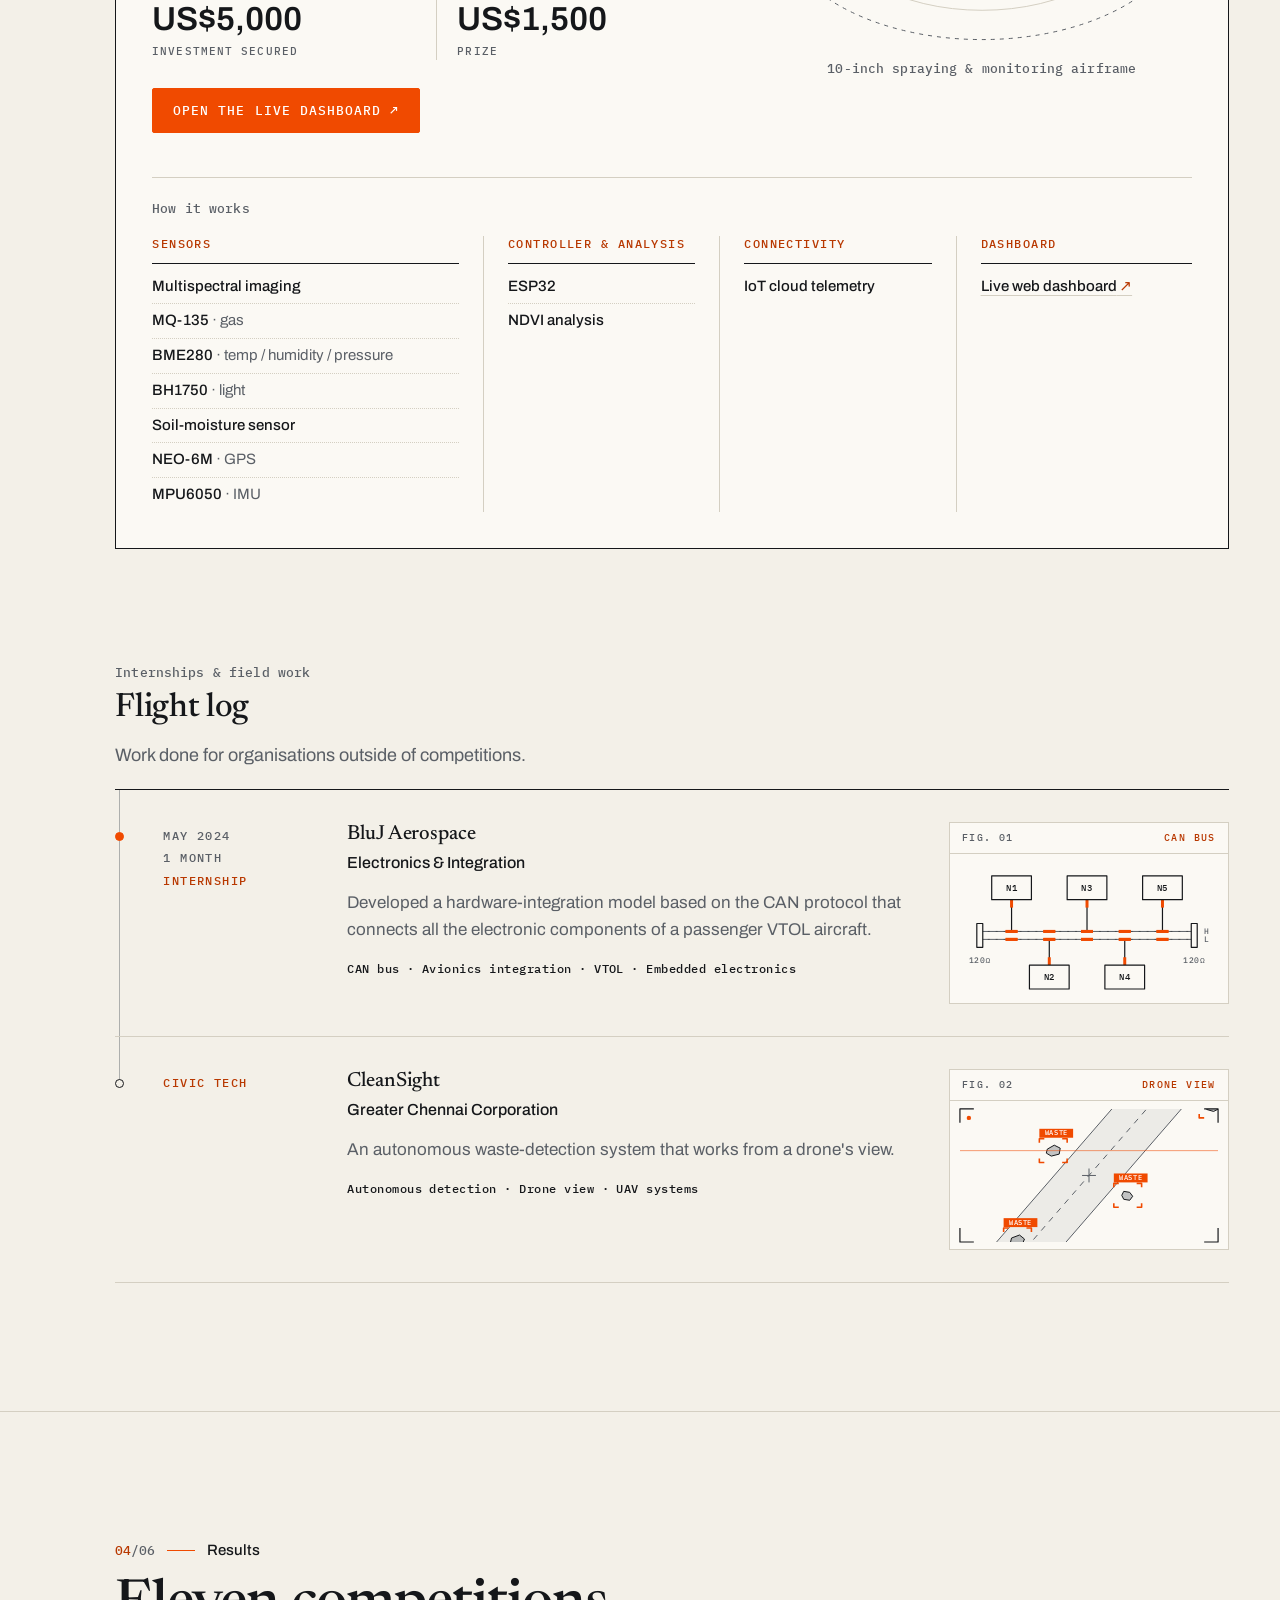
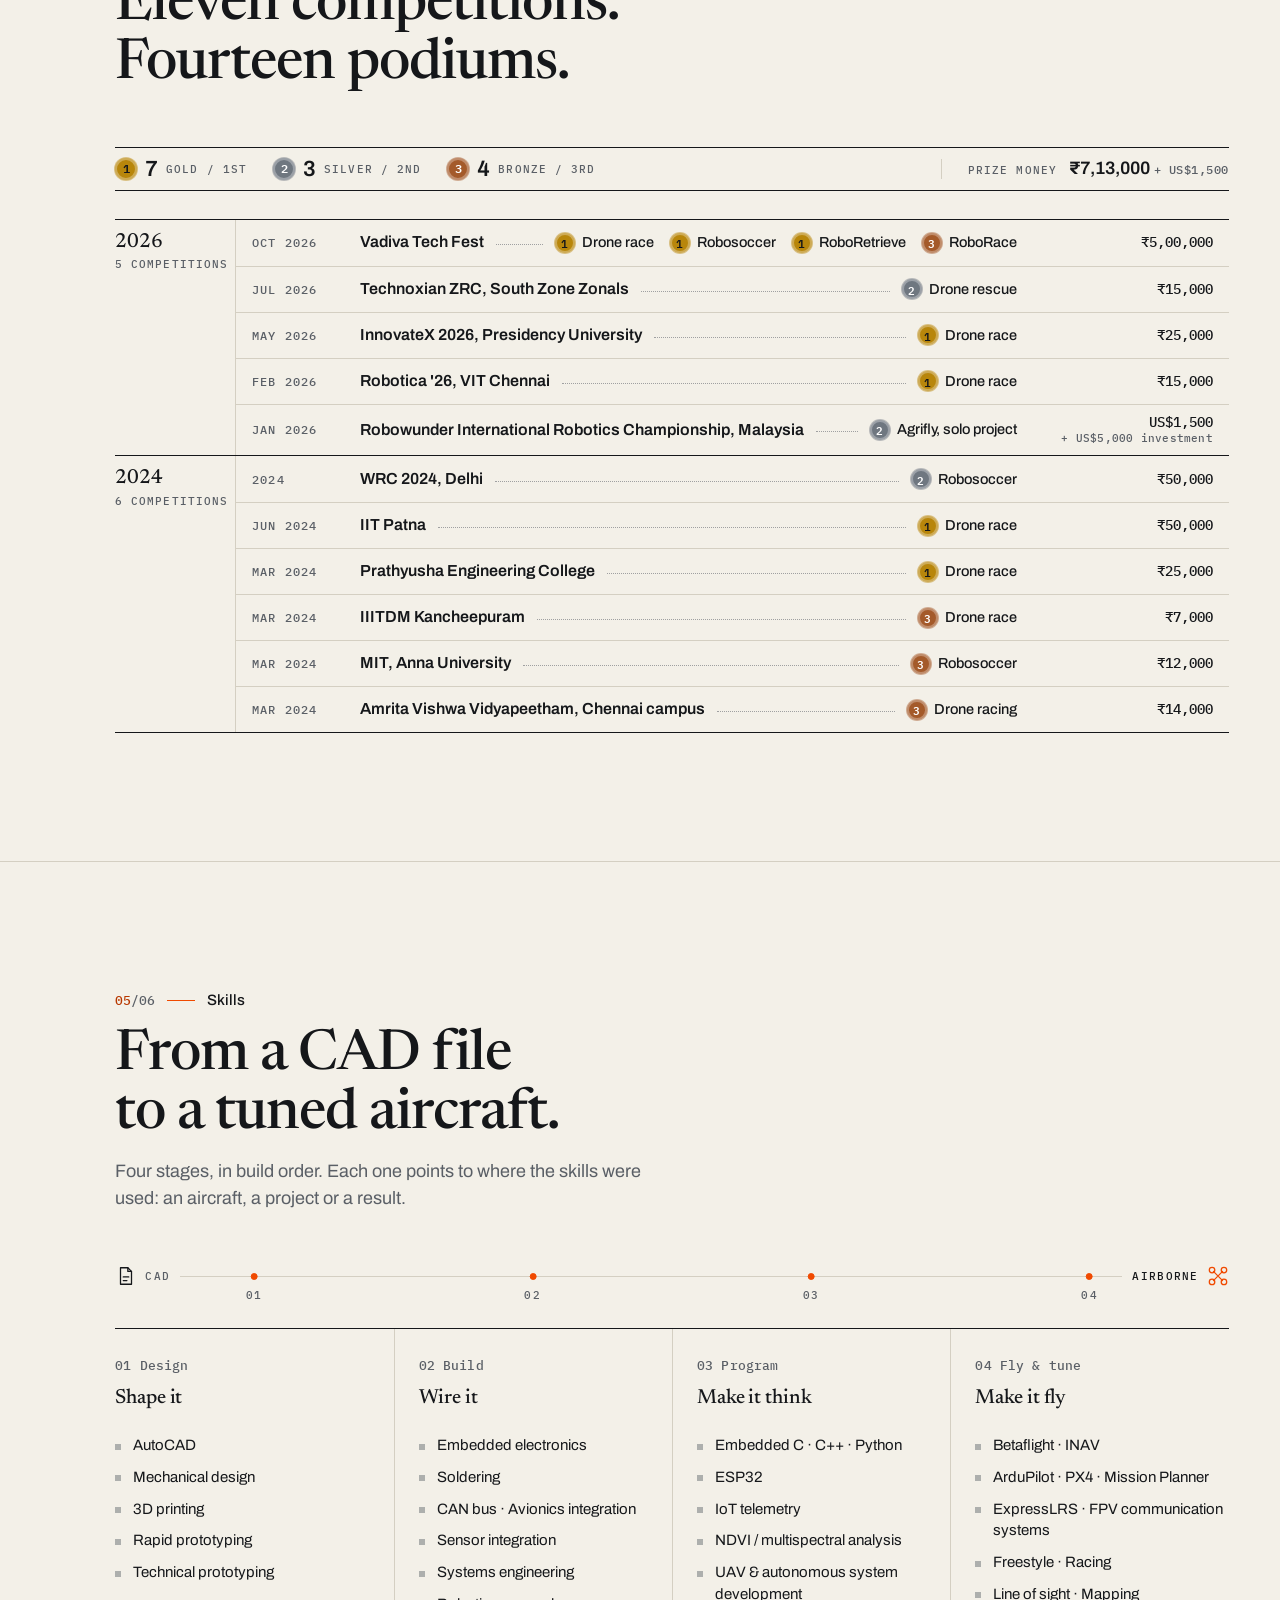
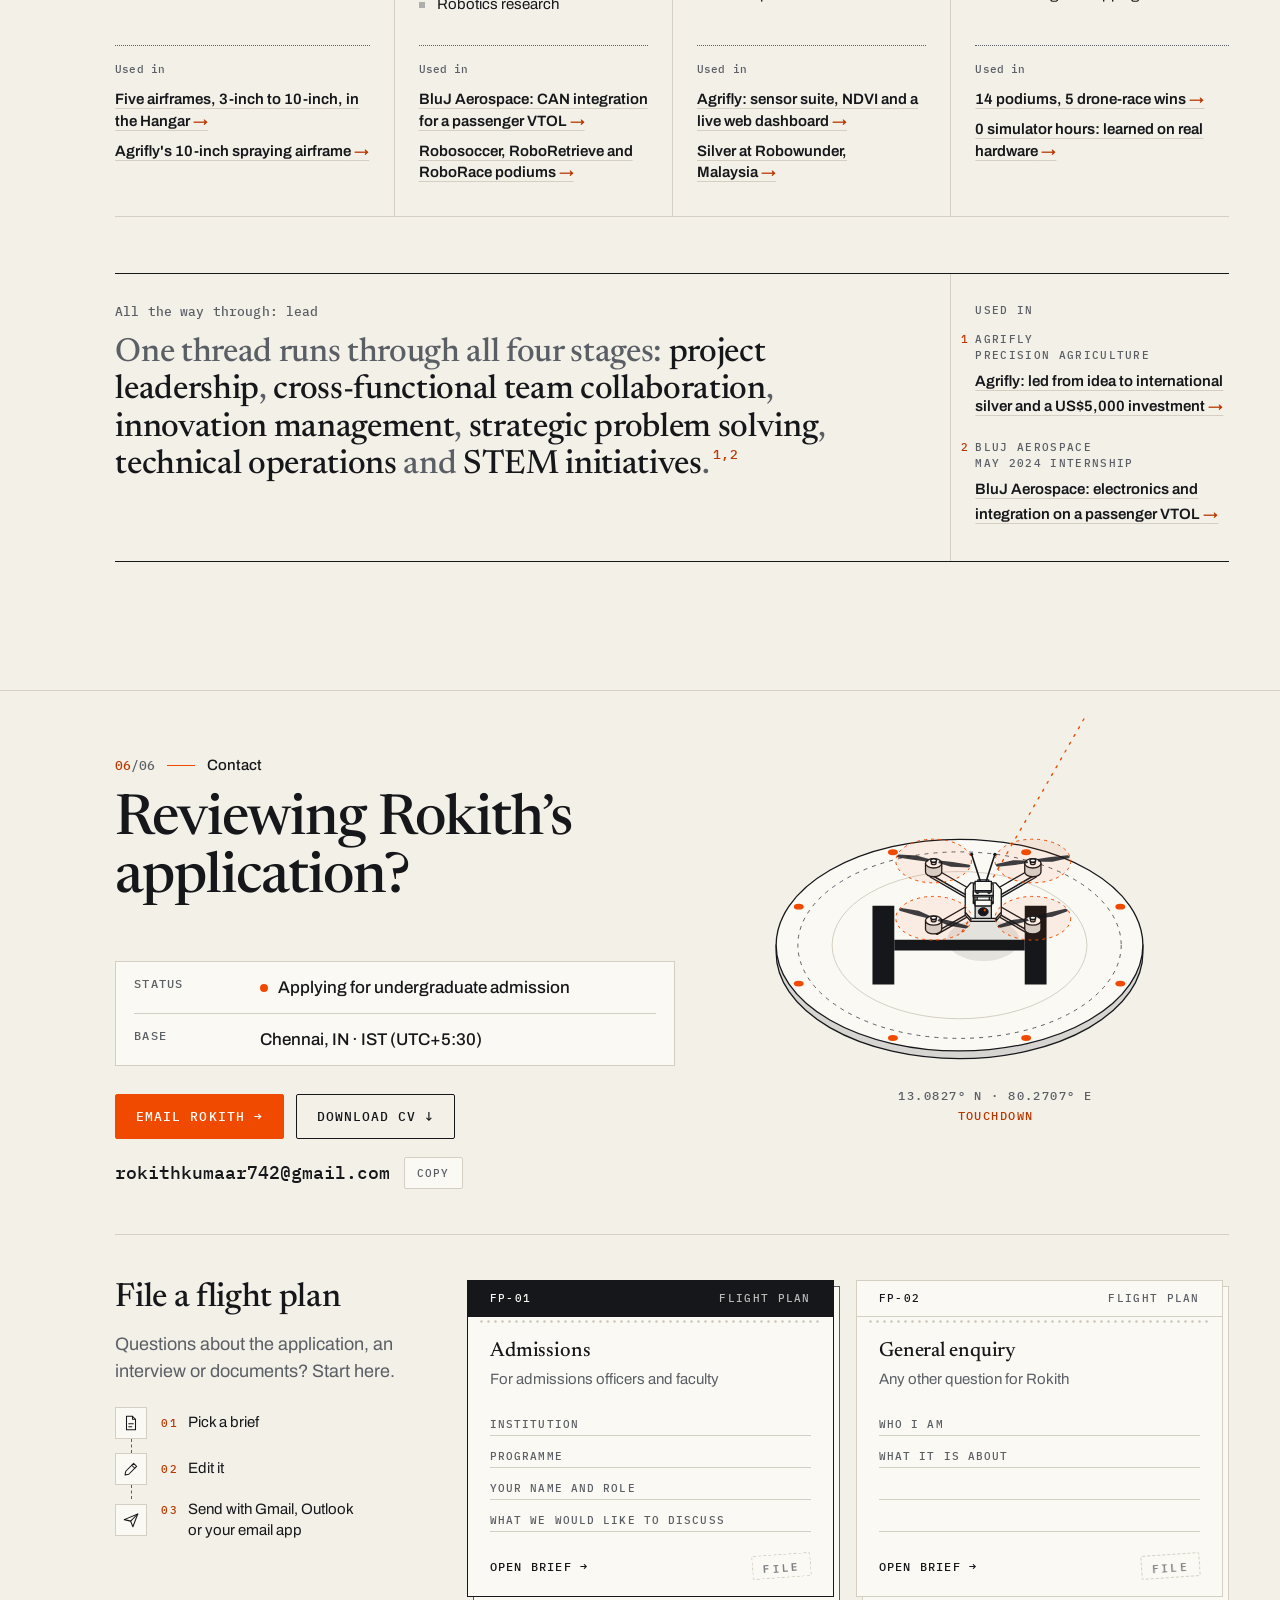
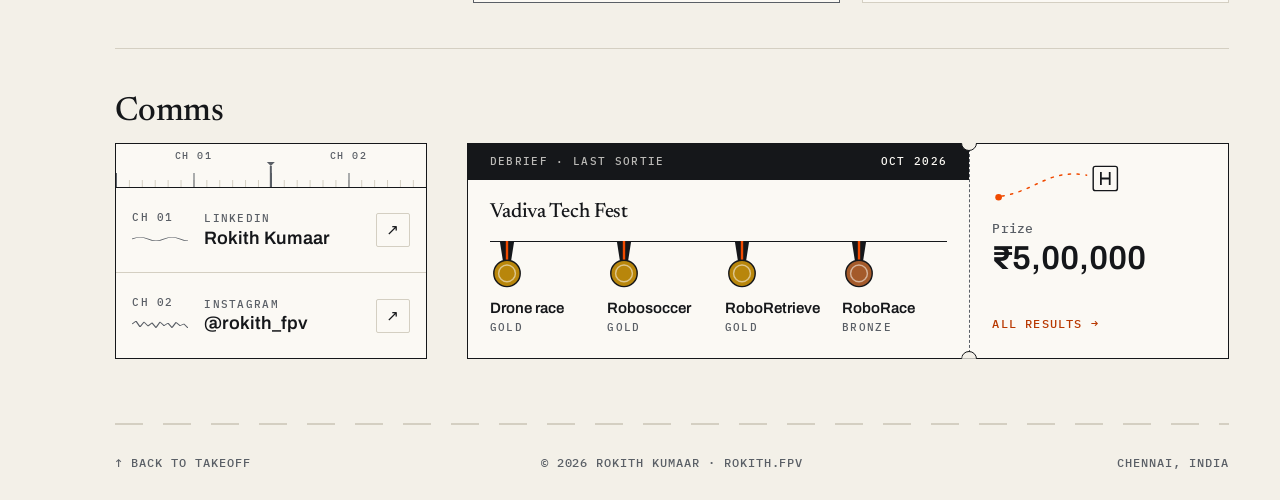
==== commit 4cdf1e9f: "Headers: one type scale in Newsreader, top bar on the content grid with a phone menu, honest rail (#" ====
--- a/index.html
+++ b/index.html
@@ -6,14 +6,14 @@
   <title>Rokith Kumaar | FPV Pilot &amp; Robotics Builder</title>
   <meta name="description" content="Rokith Kumaar is a 16-year-old FPV drone pilot and robotics builder from Chennai, India. He designs, builds and tunes every aircraft he flies, with 14 podium finishes in drone racing and robotics.">
   <meta property="og:title" content="Rokith Kumaar | FPV Pilot &amp; Robotics Builder">
-  <meta property="og:description" content="FPV pilot and robotics builder from Chennai, India. He builds and tunes every aircraft he flies: 14 podium finishes in drone racing and robotics.">
+  <meta property="og:description" content="Builds what he flies. Flies what he builds. 14 podium finishes in drone racing and robotics.">
   <meta property="og:type" content="website">
   <meta name="theme-color" content="#f3f0e8">
   <link rel="icon" href="favicon.svg" type="image/svg+xml">
   <link rel="preconnect" href="https://fonts.googleapis.com">
   <link rel="preconnect" href="https://fonts.gstatic.com" crossorigin>
   <link rel="stylesheet" href="https://fonts.googleapis.com/css2?family=Archivo:wdth,wght@62..125,400..800&family=IBM+Plex+Mono:wght@400;500&family=Newsreader:opsz,wght@6..72,500..600&display=swap">
-  <link rel="stylesheet" href="styles.css?v=20261121m">
+  <link rel="stylesheet" href="styles.css?v=20261121l">
   <script>document.documentElement.classList.add('js');</script>
 </head>
 <body>
@@ -52,28 +52,24 @@
     <!-- ───────────── HERO ───────────── -->
     <section class="hero" id="hero" data-wp="">
       <canvas id="sky" aria-hidden="true"></canvas>
-      <div class="hero-main">
-        <div class="hero-copy">
-          <p class="sec-no">WP 00 / Takeoff</p>
-          <h1>Rokith<br>Kumaar</h1>
-          <p class="hero-lede">An FPV pilot and robotics builder from Chennai, aged <span id="hero-age">16</span> and in Grade&nbsp;12. He builds and tunes every aircraft he flies, and learned to fly on real hardware, never a simulator.</p>
-          <div class="cta">
-            <a class="btn primary" href="assets/Rokith-Kumaar-CV.pdf" download>Download CV ↓</a>
-            <a class="btn" href="mailto:rokithkumaar742@gmail.com?subject=Hello%20Rokith&amp;body=Hi%20Rokith%2C%0D%0A%0D%0A%0D%0ABest%2C%0D%0A" data-compose data-code="Direct" data-title="Email Rokith">Email Rokith →</a>
-          </div>
-        </div>
-        <!-- The drone's airspace: script.js flies the idle loop (and parks the reduced-motion frame) inside this box,
-             so the aircraft never crosses the text. The mode readout switches to Follow while a pointer leads it. -->
-        <div class="hero-air" id="hero-air" aria-hidden="true">
-          <p class="air-mode">Mode <span id="hero-mode">Loiter</span></p>
-          <p class="air-coord">13.0827° N · 80.2707° E<br><span>Takeoff</span></p>
-        </div>
-      </div>
-      <ol class="hero-log" aria-label="Highlights">
-        <li><a href="#results"><span class="hl-meta"><span>Oct 2026</span><span class="hl-wp">WP 04 Results</span></span><span class="hl-title">Vadiva Tech Fest</span><span class="hl-desc">Gold in the drone race, Robosoccer and RoboRetrieve</span></a></li>
-        <li><a href="#agrifly"><span class="hl-meta"><span>Jan 2026</span><span class="hl-wp">WP 03 Projects</span></span><span class="hl-title">Agrifly, Robowunder, Malaysia</span><span class="hl-desc">Silver, a US$1,500 prize and a US$5,000 investment</span></a></li>
-        <li><a href="#projects"><span class="hl-meta"><span>May 2024</span><span class="hl-wp">WP 03 Projects</span></span><span class="hl-title">BluJ Aerospace internship</span><span class="hl-desc">A CAN-bus integration model for a passenger VTOL</span></a></li>
-      </ol>
+      <div class="hero-inner">
+        <p class="eyebrow">Grade 12 student · FPV pilot · Robotics builder · Chennai, India</p>
+        <h1>Rokith<br>Kumaar</h1>
+        <p class="tagline">Builds what he flies.<br><em>Flies what he builds.</em></p>
+        <p class="lede">A 16-year-old student pilot and builder who designs, builds and tunes every aircraft he flies, from 3-inch race quads to a 10-inch agricultural UAV.</p>
+        <div class="cta">
+          <a class="btn primary" href="#results">See the results</a>
+          <a class="btn" href="#contact">Get in touch</a>
+        </div>
+        <dl class="stats">
+          <div><dt>Podium finishes</dt><dd>14</dd></div>
+          <div><dt>First-place wins</dt><dd>7</dd></div>
+          <div><dt>Prize winnings</dt><dd>₹7.13L<small>+ US$1,500</small></dd></div>
+          <div><dt>Aircraft built &amp; tuned</dt><dd>5</dd></div>
+        </dl>
+      </div>
+      <p class="hero-coord">13.0827° N · 80.2707° E<br>Chennai, IN</p>
+      <p class="hero-hint" id="hero-hint">Move your cursor. The quad follows.</p>
     </section>
 
     <!-- ───────────── ABOUT ───────────── -->
@@ -686,6 +682,6 @@
     <p>Chennai, India</p>
   </footer>
 
-  <script src="script.js?v=20261121m"></script>
+  <script src="script.js?v=20261121l"></script>
 </body>
 </html>
--- a/styles.css
+++ b/styles.css
@@ -151,20 +151,19 @@
   .rail-marker { position: absolute; left: 19px; top: 40px; width: 11px; height: 9px; margin-top: -4.5px; background: var(--accent); clip-path: polygon(0 0, 100% 0, 50% 100%); will-change: top; }
 }
 
-/* ── Hero (WP 00 / Takeoff) ──
-   Two zones over one drafting grid: the copy on the left, the drone's airspace on the right (stacked on top below
-   900px), and a ruled log of three highlights along the bottom. Nothing is sized from the display font's metrics. */
+/* ── Hero ── */
 .hero {
   position: relative;
   min-height: 100svh;
-  padding: 88px var(--gutter) 28px calc(var(--gutter) + var(--rail));
-  display: grid; grid-template-rows: minmax(0, 1fr) auto; row-gap: 32px;
+  padding: 120px var(--gutter) 72px calc(var(--gutter) + var(--rail));
+  display: flex; align-items: center;
   border-bottom: 1px solid var(--line);
   overflow: hidden;
 }
 .hero::before {
-  /* Drafting grid on a pseudo-element so the mask fades only the grid. A major line runs along the content edge
-     (--gutter + --rail); the mask is centred on the airspace, where the drone flies. */
+  /* Drafting grid on a pseudo-element so the mask fades only the grid, not the content.
+     A major line runs along the left ink edge of ROKITH: content edge (--gutter + --rail)
+     plus the R's side bearing (~.045em of the h1 size, which is repeated here; keep in sync with .hero h1). */
   --major: calc(var(--grid-step) * 5);
   content: ""; position: absolute; inset: 0; pointer-events: none;
   background-image:
@@ -173,84 +172,22 @@
     linear-gradient(90deg, var(--grid-minor) 1px, transparent 1px),
     linear-gradient(var(--grid-minor) 1px, transparent 1px);
   background-size: var(--major) var(--major), var(--major) var(--major), var(--grid-step) var(--grid-step), var(--grid-step) var(--grid-step);
-  background-position: calc(var(--gutter) + var(--rail)) 56px;
-  -webkit-mask-image: radial-gradient(ellipse 60% 75% at 72% 45%, #000 35%, transparent 100%);
-          mask-image: radial-gradient(ellipse 60% 75% at 72% 45%, #000 35%, transparent 100%);
+  background-position: calc(var(--gutter) + var(--rail) + clamp(64px, 13vw, 176px) * .045) 0;
+  -webkit-mask-image: radial-gradient(ellipse 70% 55% at 30% 45%, #000 30%, transparent 100%);
+          mask-image: radial-gradient(ellipse 70% 55% at 30% 45%, #000 30%, transparent 100%);
 }
 #sky { position: absolute; inset: 0; width: 100%; height: 100%; }
-.hero-main {
-  position: relative;
-  display: grid; grid-template-columns: minmax(0, clamp(560px, 46vw, 800px)) minmax(320px, 1fr); column-gap: clamp(32px, 5vw, 80px);
-  align-content: center;   /* one row as tall as the copy, so the airspace box spans kicker to buttons */
-}
-.hero-copy { container-type: inline-size; }
+.hero-inner { position: relative; max-width: 880px; }
 .hero h1 {
-  /* sized to the column (cqi), not the viewport, so a wider or narrower display face still fits beside the airspace */
-  font: 800 clamp(48px, 15cqi, 120px)/.88 var(--display);
+  font: 800 clamp(64px, 13vw, 176px)/.86 var(--display);
   font-stretch: 118%;
-  letter-spacing: -.03em;
+  letter-spacing: -.035em;
   text-transform: uppercase;
-  margin: 22px 0 28px;
-}
-.hero-lede { max-width: 34em; font: 400 clamp(18px, 1.6vw, 21px)/1.5 var(--display); text-wrap: pretty; }
-.hero .cta { margin-top: 28px; }
-
-/* the airspace: corner ticks and two readouts; the drone's idle loop stays inside this box */
-.hero-air {
-  position: relative; align-self: stretch; min-height: 280px;
-  background:
-    linear-gradient(var(--ink), var(--ink)) top left / 14px 1px, linear-gradient(var(--ink), var(--ink)) top left / 1px 14px,
-    linear-gradient(var(--ink), var(--ink)) top right / 14px 1px, linear-gradient(var(--ink), var(--ink)) top right / 1px 14px,
-    linear-gradient(var(--ink), var(--ink)) bottom left / 14px 1px, linear-gradient(var(--ink), var(--ink)) bottom left / 1px 14px,
-    linear-gradient(var(--ink), var(--ink)) bottom right / 14px 1px, linear-gradient(var(--ink), var(--ink)) bottom right / 1px 14px;
-  background-repeat: no-repeat;
-}
-.air-mode, .air-coord { position: absolute; font: 500 11px/1.6 var(--mono); letter-spacing: .1em; text-transform: uppercase; color: var(--muted); }
-.air-mode { top: 0; left: 22px; }
-.air-mode span { color: var(--accent-ink); margin-left: .6em; }
-.air-coord { bottom: 0; right: 22px; text-align: right; }
-.air-coord span { color: var(--accent-ink); }
-
-/* the log: three highlights, each a link to the waypoint that holds the full entry */
-.hero-log { position: relative; display: grid; grid-template-columns: repeat(3, minmax(0, 1fr)); border-block: 1px solid var(--ink); }
-.hero-log li + li { border-left: 1px solid var(--line); }
-.hero-log a {
-  position: relative; display: grid; align-content: start; gap: 4px; height: 100%;
-  padding: 12px 20px 14px; text-decoration: none;
-}
-.hero-log li:first-child a { padding-left: 0; }
-.hero-log a::before { content: ""; position: absolute; left: 0; right: 0; top: -1px; height: 3px; background: var(--accent); transform: scaleX(0); transform-origin: left; transition: transform .2s ease; }
-.hero-log a:hover .hl-wp::after, .hero-log a:focus-visible .hl-wp::after { margin-left: .35em; }
-.hero-log a:hover::before, .hero-log a:focus-visible::before { transform: scaleX(1); }
-.hero-log a:focus-visible { outline-offset: -2px; }
-.hl-meta { display: flex; justify-content: space-between; gap: 12px; font: 500 11px/1.4 var(--mono); letter-spacing: .1em; text-transform: uppercase; color: var(--muted); }
-.hl-wp { color: var(--accent-ink); white-space: nowrap; }
-.hl-wp::after { content: " →"; transition: margin .2s ease; }
-.hl-title { margin-top: 4px; font: 600 17px/1.3 var(--display); font-stretch: 105%; }
-.hl-desc { font-size: 14.5px; line-height: 1.45; color: var(--muted); }
-
-@media (max-width: 899px) {
-  .hero { padding-top: 56px; row-gap: 28px; }
-  .hero::before {
-    -webkit-mask-image: radial-gradient(ellipse 90% 30% at 50% 14%, #000 30%, transparent 100%);
-            mask-image: radial-gradient(ellipse 90% 30% at 50% 14%, #000 30%, transparent 100%);
-  }
-  .hero-main { grid-template-columns: minmax(0, 1fr); row-gap: 20px; align-content: start; }
-  .hero h1 { font-size: clamp(44px, 12.5cqi, 88px); }
-  .hero-air { order: -1; min-height: 0; height: clamp(190px, 28svh, 240px); margin-top: 16px; }
-  .air-coord br { display: none; }
-  .air-coord span::before { content: " · "; color: var(--muted); }
-  .hero-log { grid-template-columns: minmax(0, 1fr); }
-  .hero-log li + li { border-left: 0; border-top: 1px solid var(--line); }
-  .hero-log a, .hero-log li:first-child a { padding: 12px 0 14px; }
-}
-@media (max-width: 480px) {
-  .hero .cta .btn { flex: 1 1 auto; text-align: center; }
-}
-@media (prefers-reduced-motion: reduce) {
-  .hero-log a::before, .hl-wp::after { transition: none; }
-}
-
+  margin: 18px 0 28px -.04em;
+}
+.tagline { font: 600 clamp(24px, 3.4vw, 40px)/1.15 var(--display); font-stretch: 105%; letter-spacing: -.01em; }
+.tagline em { font-style: normal; color: var(--accent-ink); }
+.lede { max-width: 54ch; margin-top: 20px; color: var(--muted); font-size: 18px; }
 .cta { display: flex; flex-wrap: wrap; gap: 12px; margin-top: 32px; }
 .btn {
   display: inline-block; text-decoration: none;
@@ -263,7 +200,20 @@
 .btn.primary { background: var(--accent); border-color: var(--accent); color: var(--on-accent); }
 .btn.primary:hover { background: var(--ink); border-color: var(--ink); color: var(--bg); }
 
-.tally small, .r-prize small { display: block; font: 500 11px/1.5 var(--mono); letter-spacing: .04em; color: var(--muted); }
+.stats { display: grid; grid-template-columns: repeat(4, auto); justify-content: start; gap: 0; margin-top: 56px; border-top: 1px solid var(--ink); }
+.stats > div { padding: 14px 36px 0 0; display: flex; flex-direction: column-reverse; }
+.stats dt { font: 500 11px/1.4 var(--mono); letter-spacing: .1em; text-transform: uppercase; color: var(--muted); }
+.stats dd { font: 700 clamp(28px, 3.6vw, 44px)/1.1 var(--display); font-stretch: 112%; font-variant-numeric: tabular-nums; }
+.stats small, .tally small, .r-prize small { display: block; font: 500 11px/1.5 var(--mono); letter-spacing: .04em; color: var(--muted); }
+@media (max-width: 700px) {
+  .stats { grid-template-columns: 1fr 1fr; row-gap: 12px; }
+  .stats > div { padding-right: 12px; }
+}
+
+.hero-coord, .hero-hint { position: absolute; font: 500 11px/1.6 var(--mono); letter-spacing: .1em; text-transform: uppercase; color: var(--muted); }
+.hero-coord { right: var(--gutter); top: 80px; text-align: right; }
+.hero-hint { right: var(--gutter); bottom: 24px; }
+@media (max-width: 820px) { .hero-hint, .hero-coord { display: none; } }
 
 /* ── Sections ── */
 .section { padding: clamp(72px, 10vw, 128px) var(--gutter) clamp(72px, 10vw, 128px) calc(var(--gutter) + var(--rail)); border-bottom: 1px solid var(--line); }
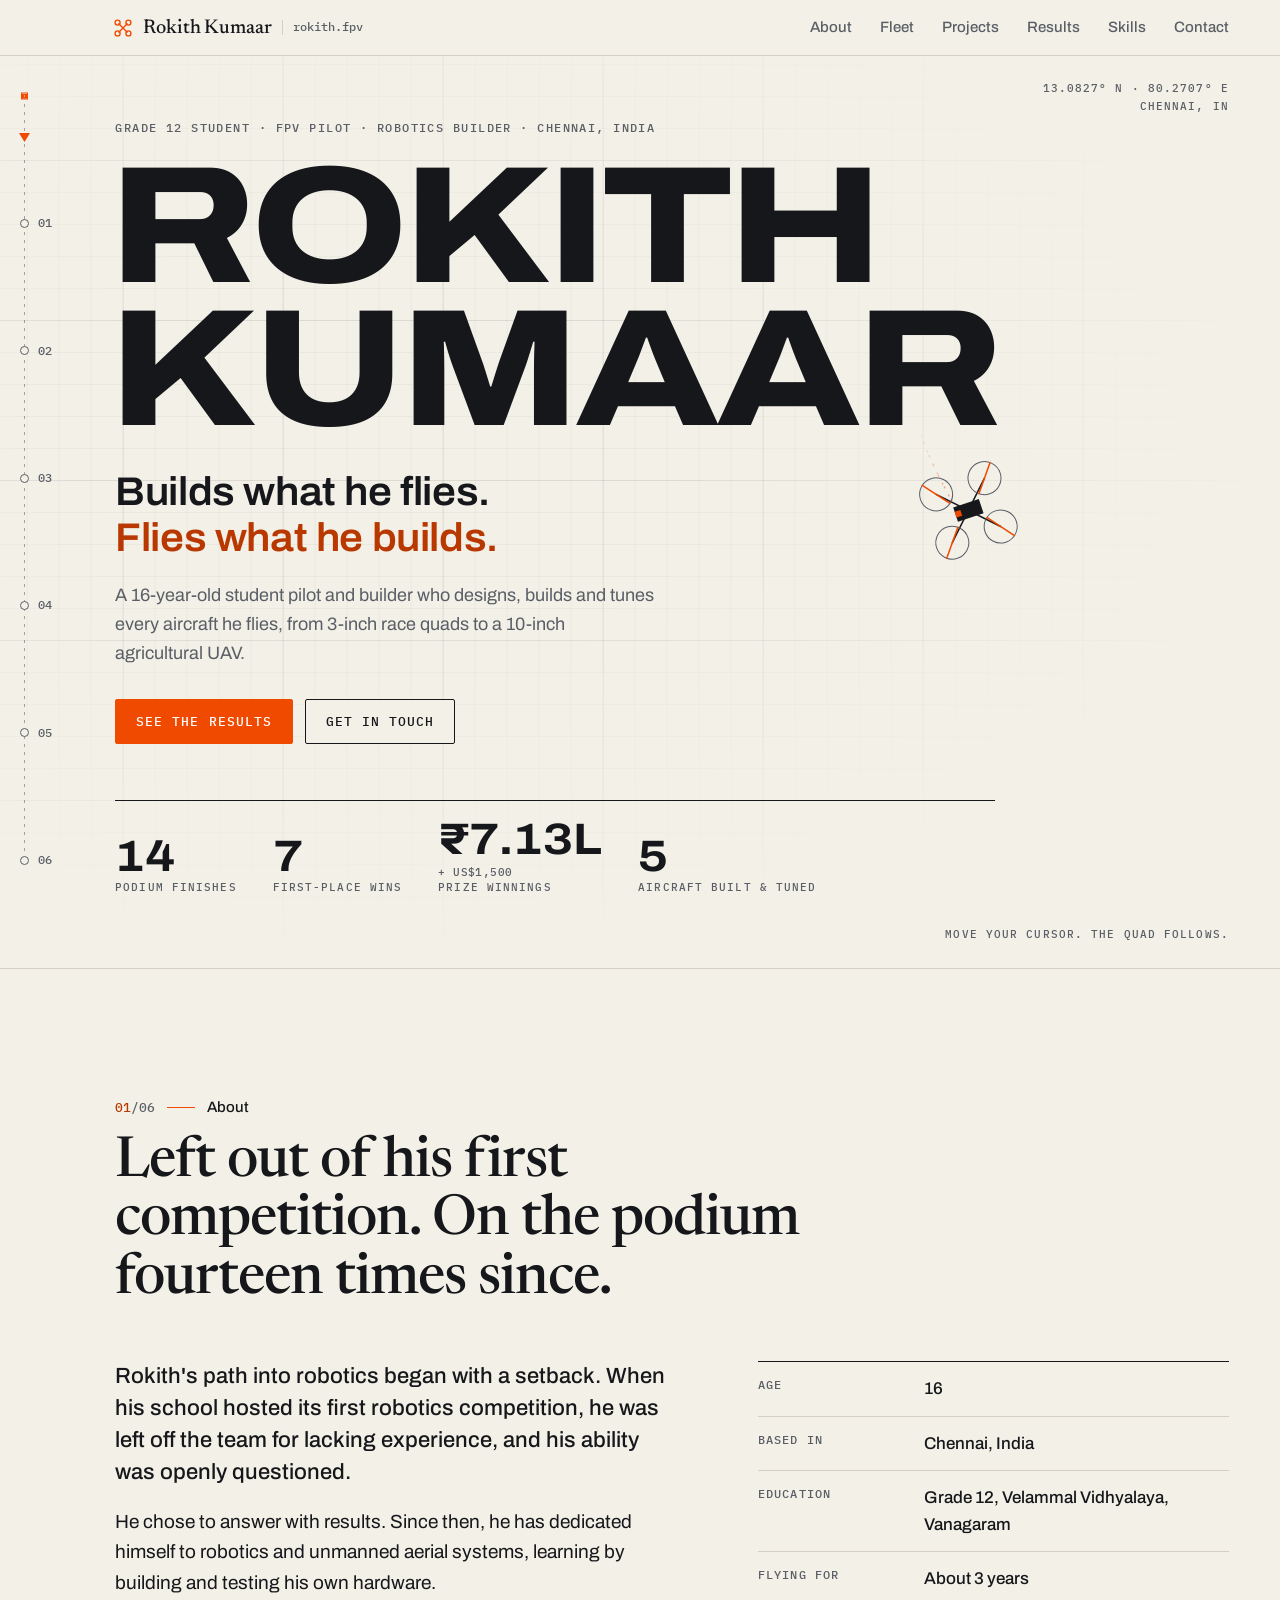
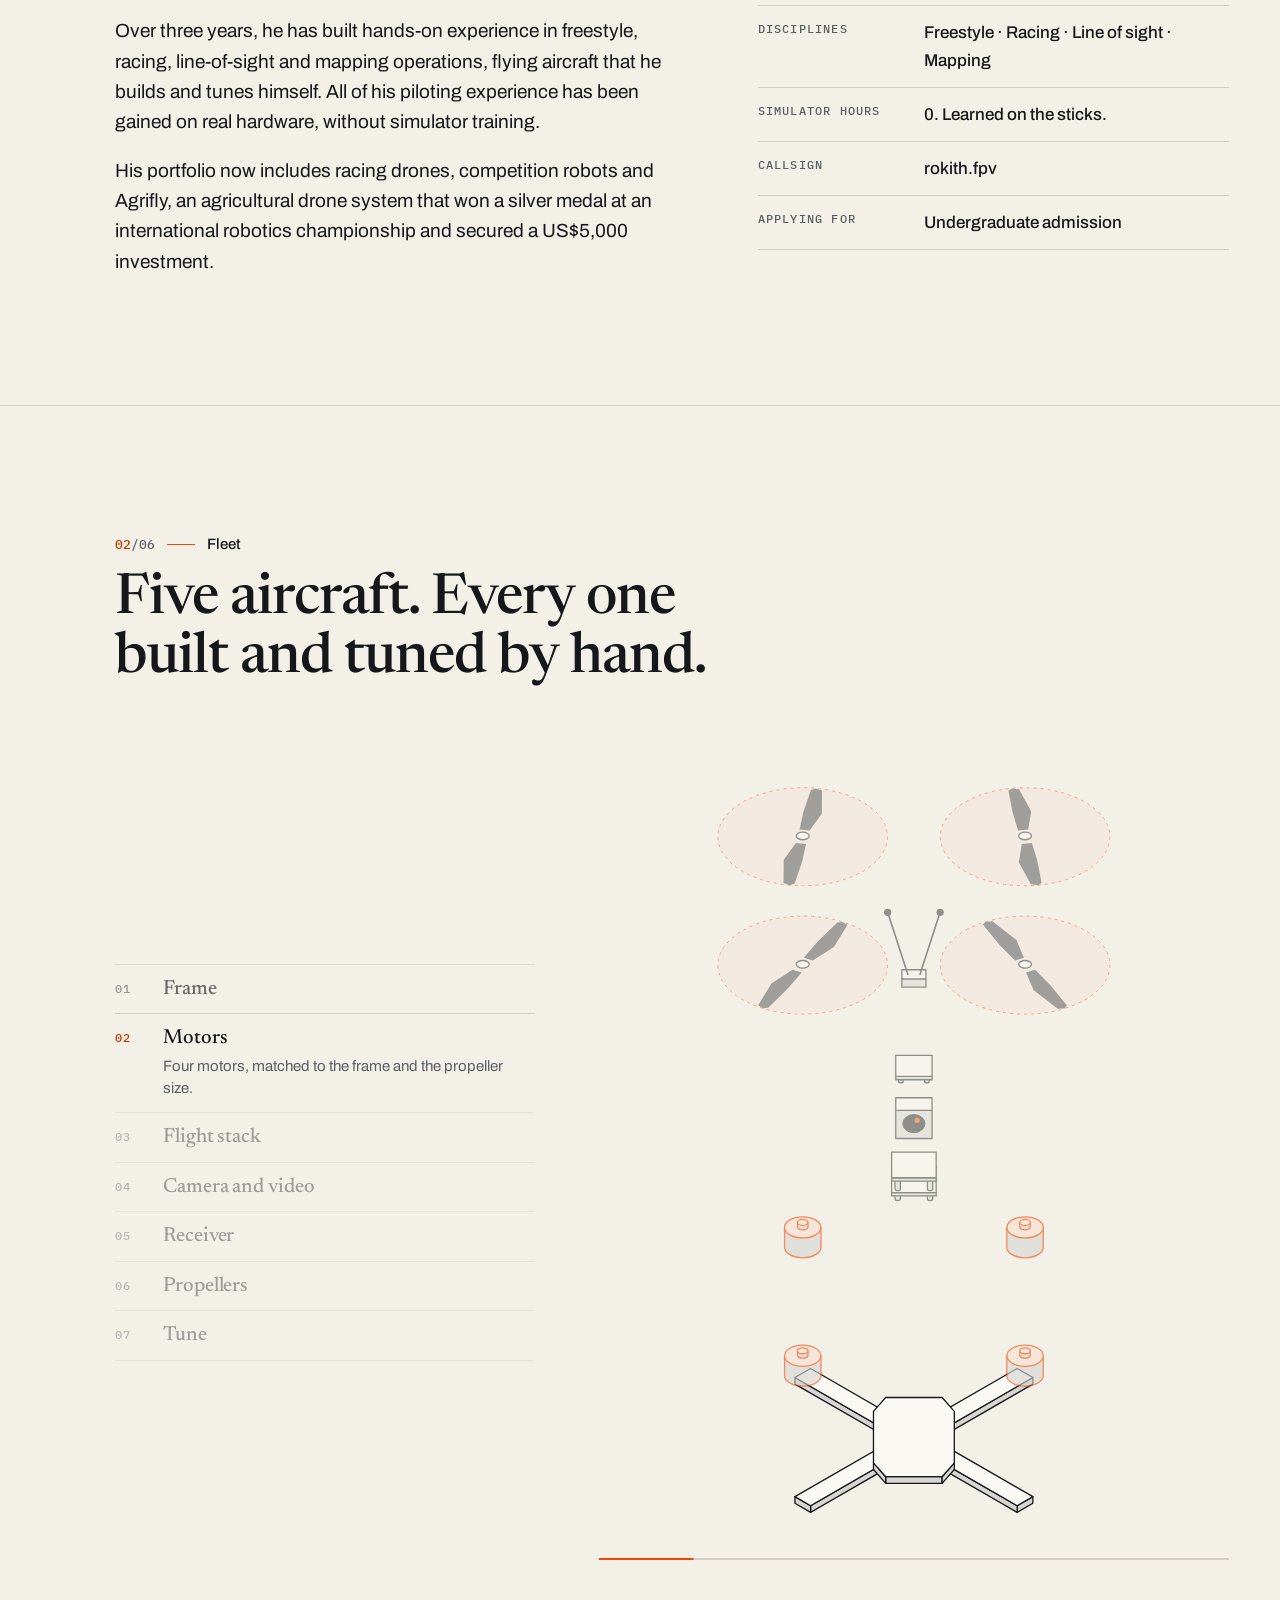
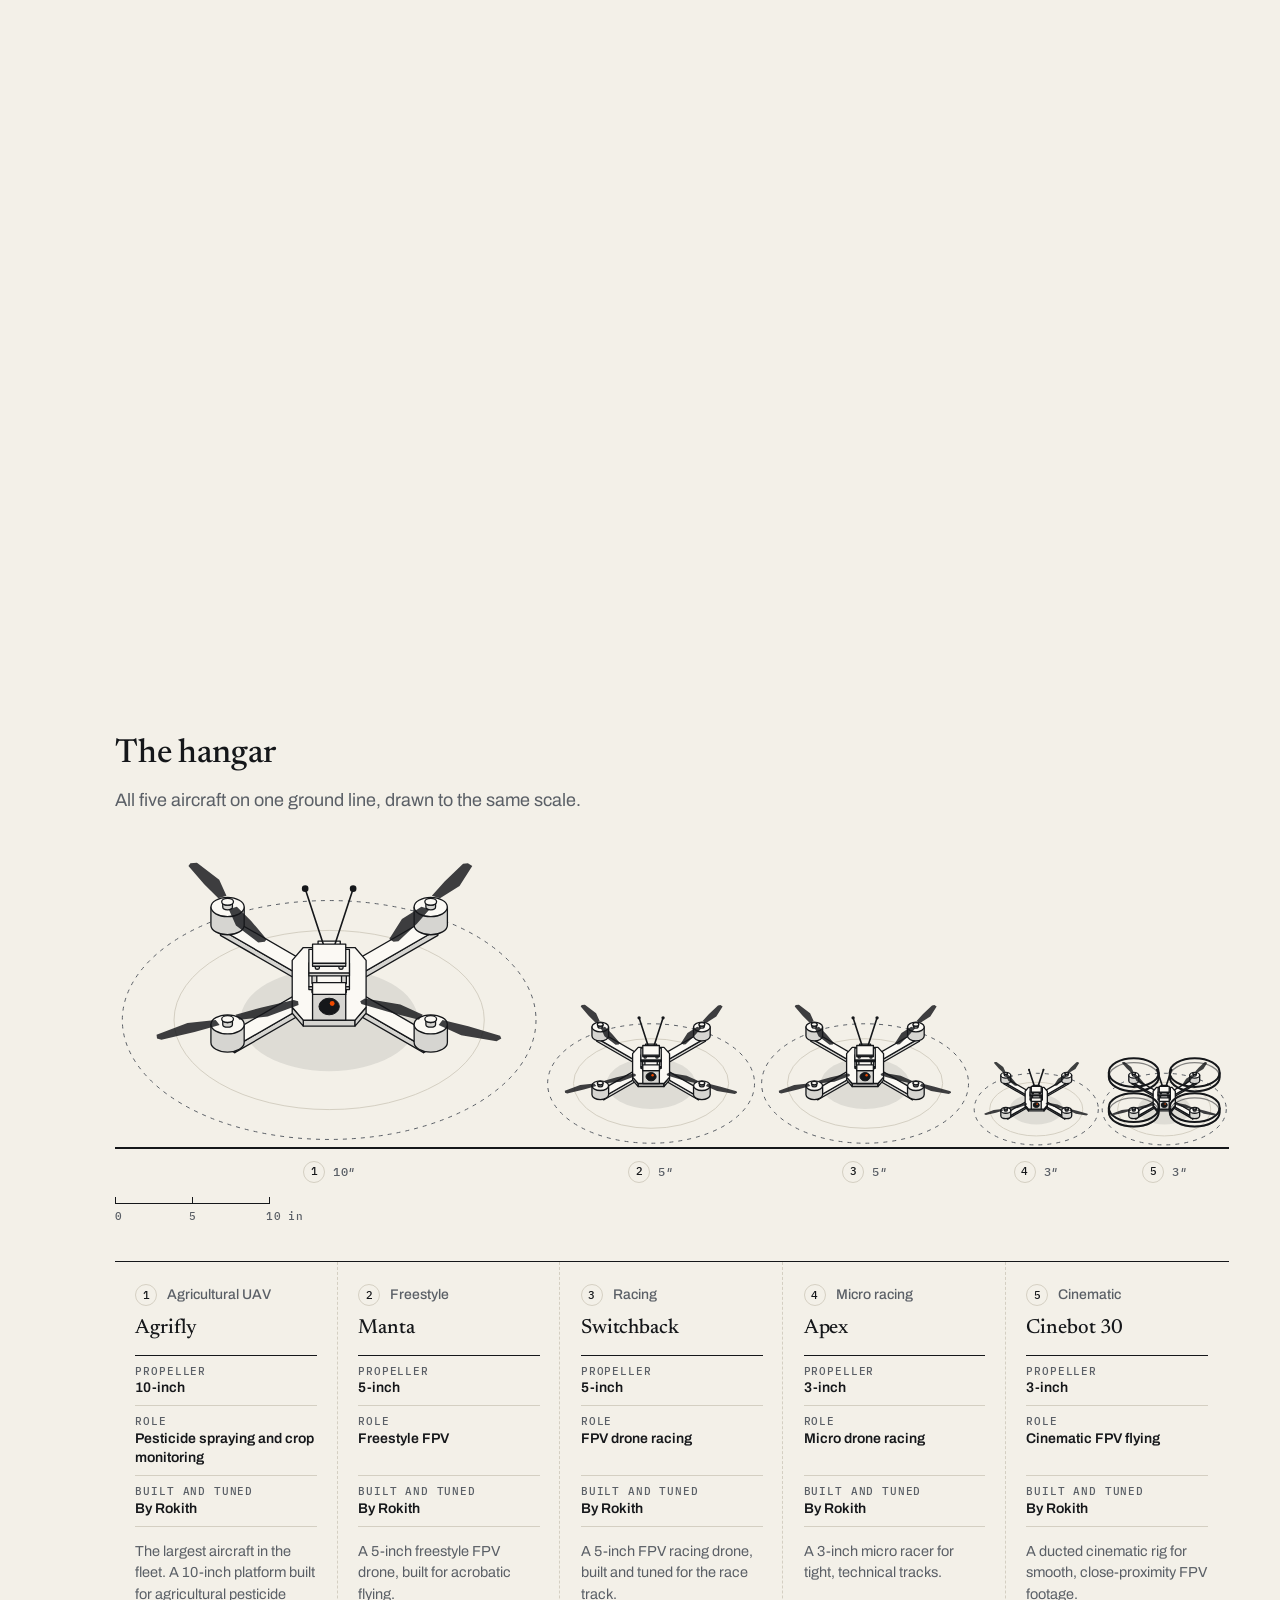
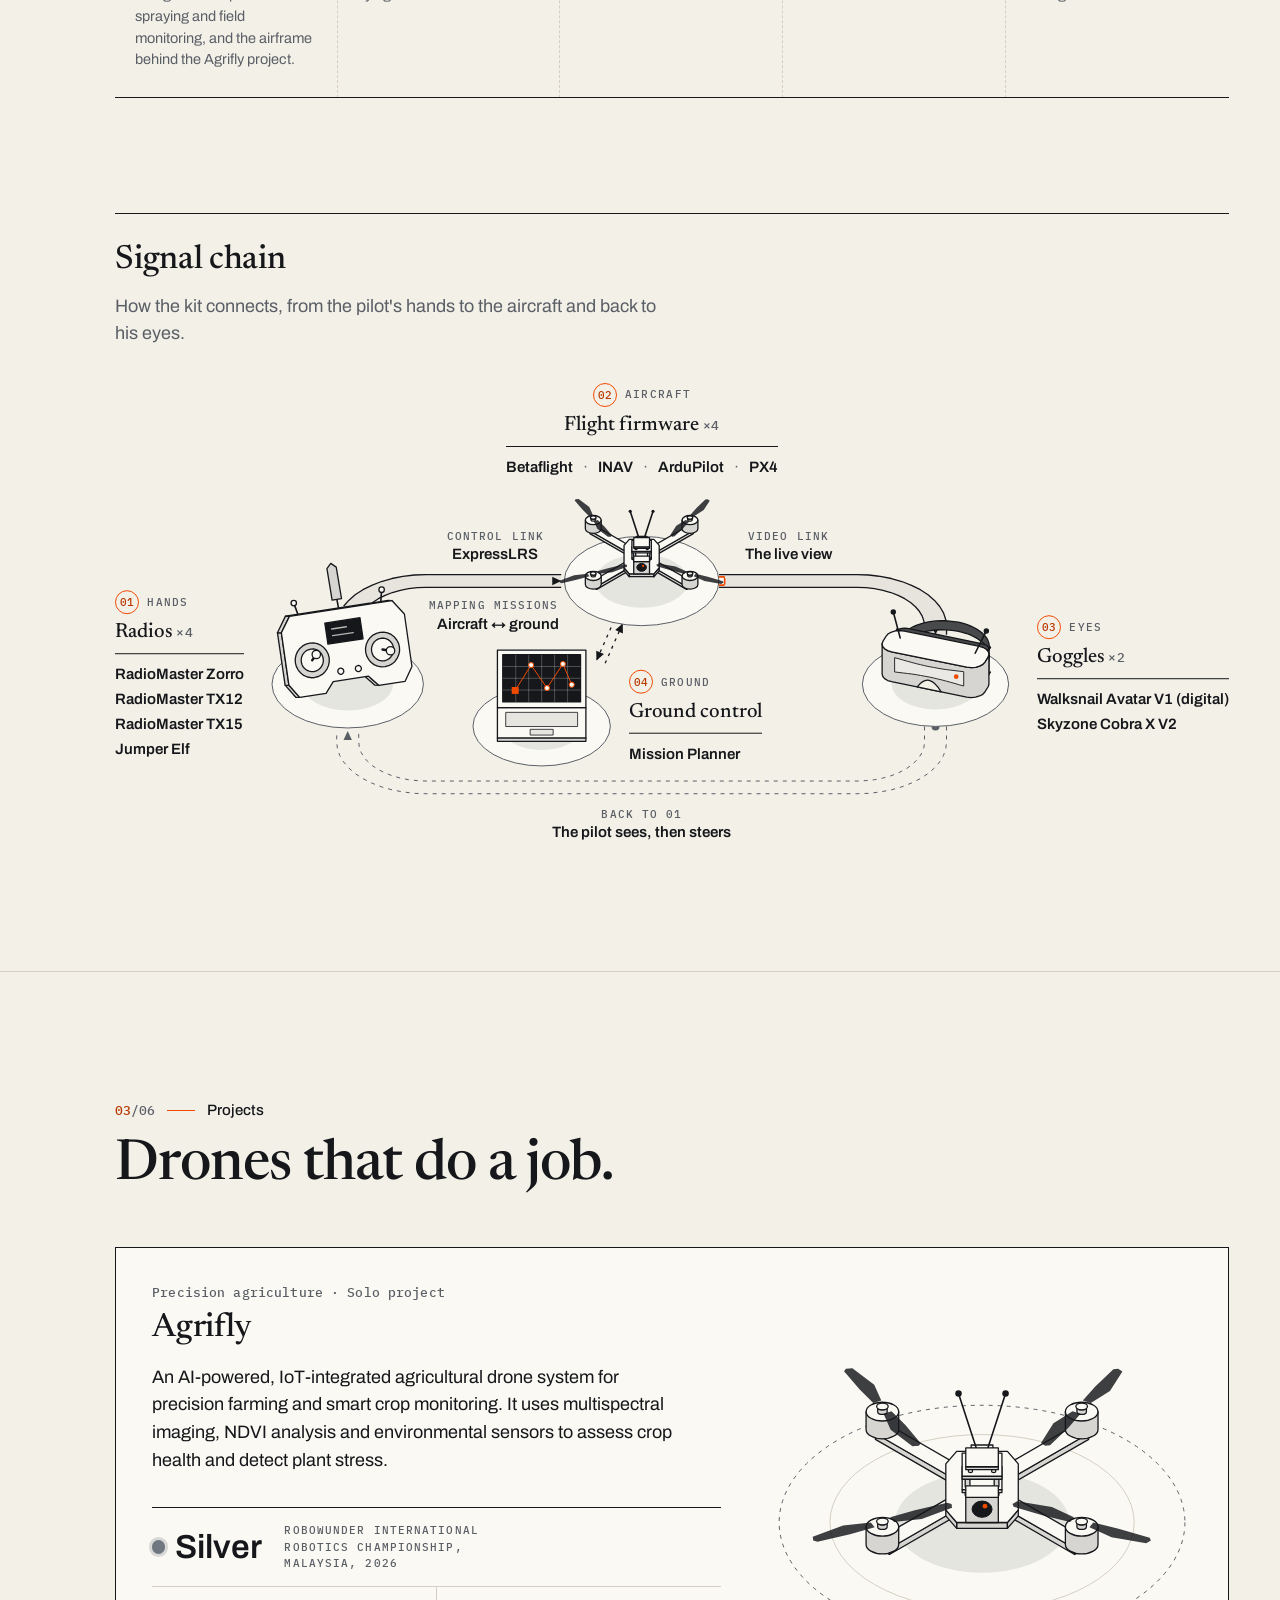
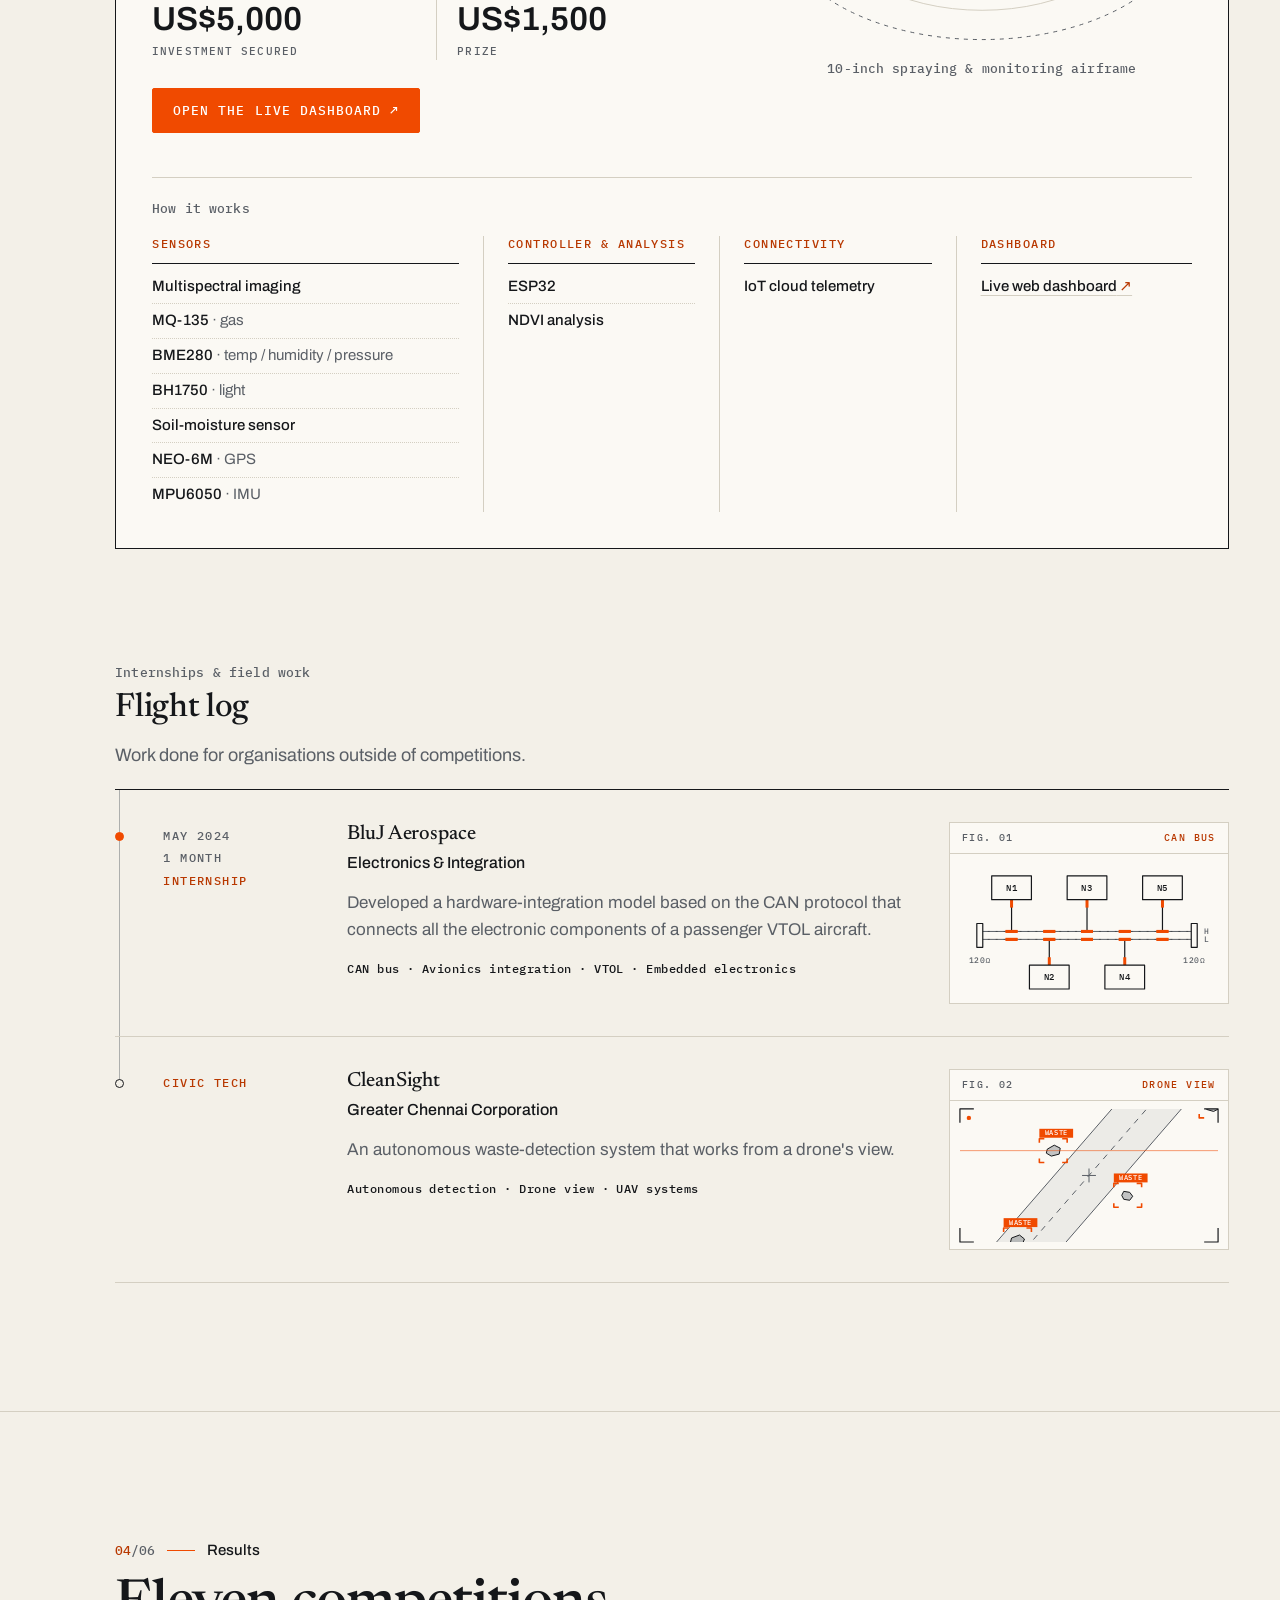
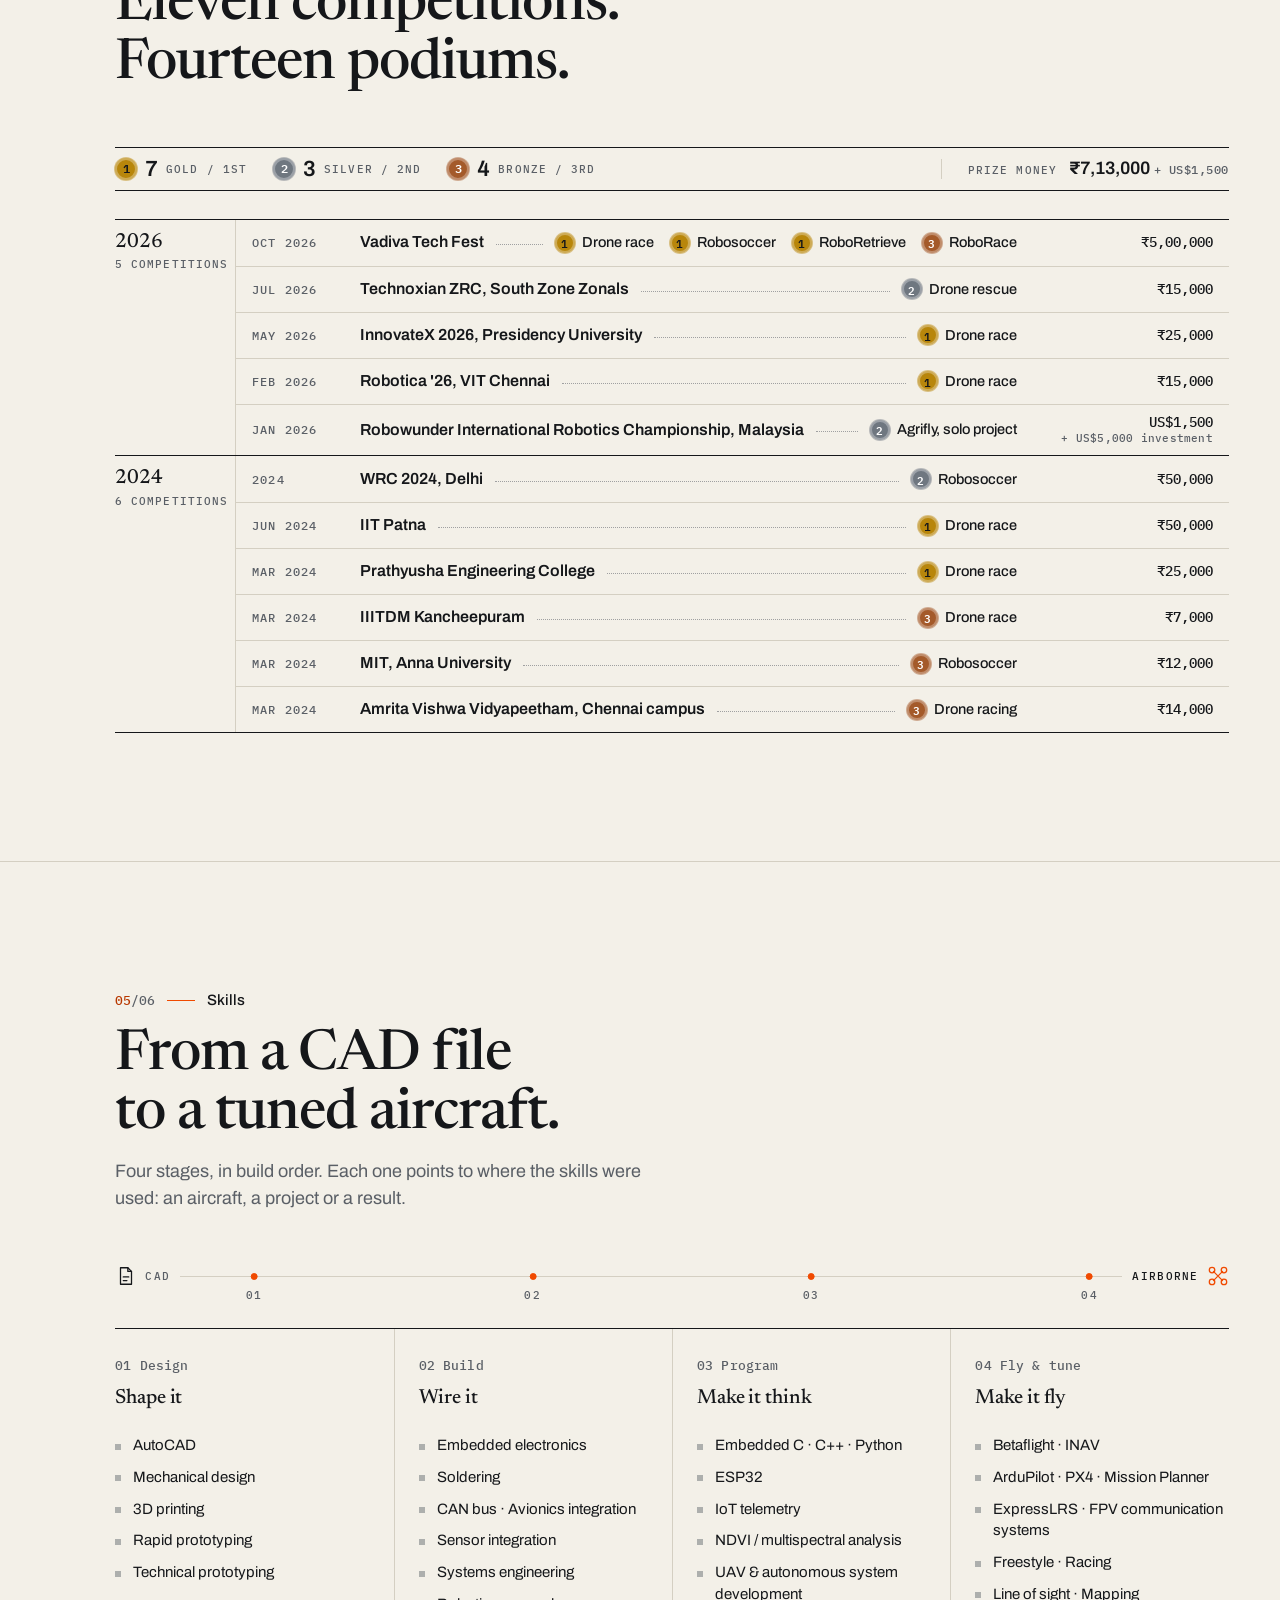
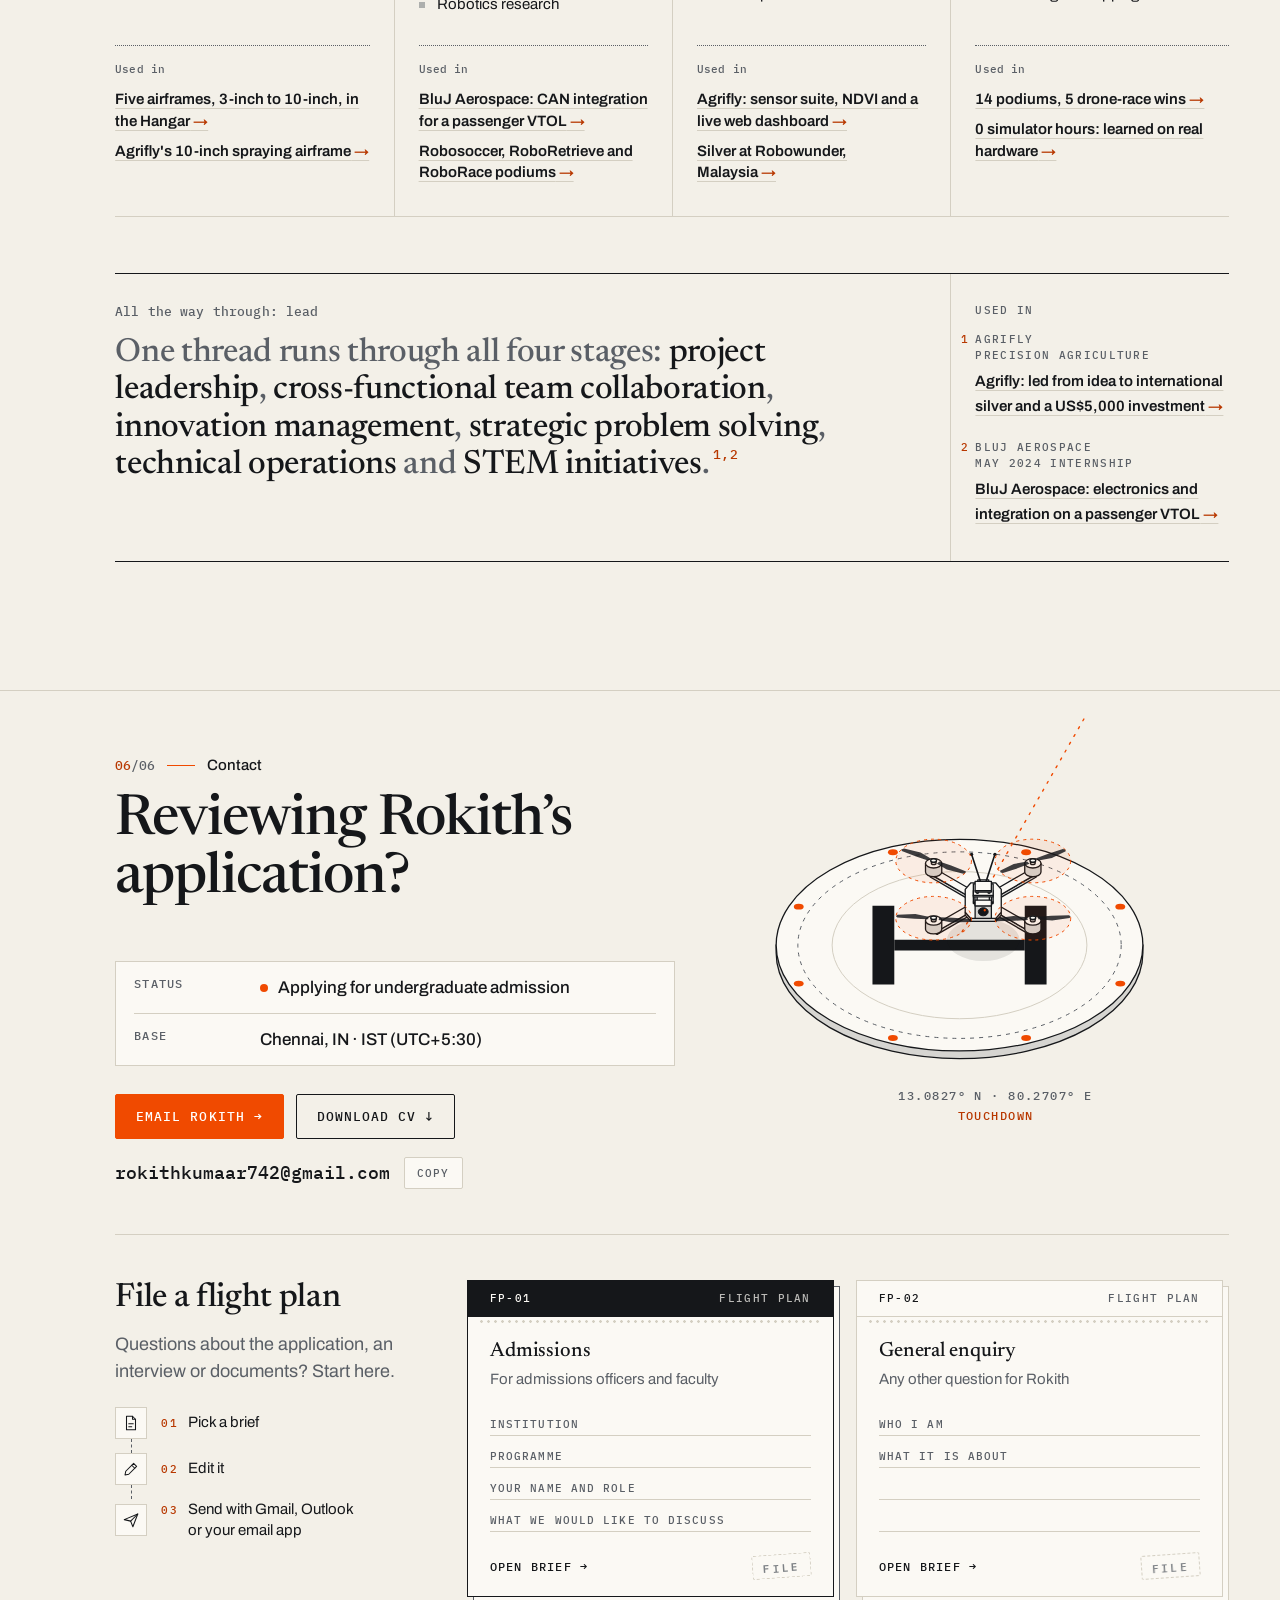
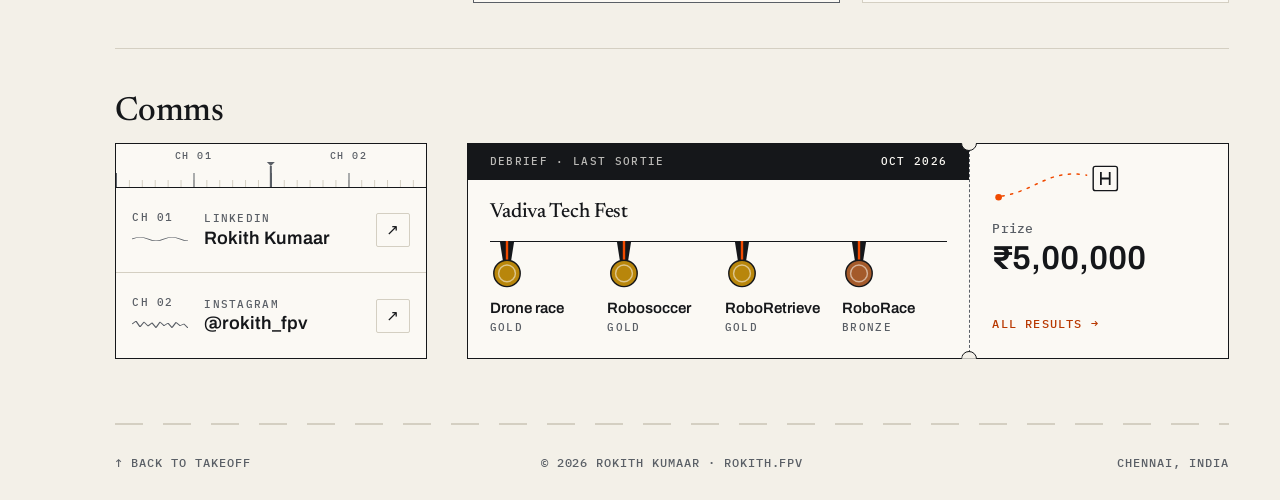
==== commit d60e3d42: "Bump asset version for #27" ====
--- a/index.html
+++ b/index.html
@@ -13,7 +13,7 @@
   <link rel="preconnect" href="https://fonts.googleapis.com">
   <link rel="preconnect" href="https://fonts.gstatic.com" crossorigin>
   <link rel="stylesheet" href="https://fonts.googleapis.com/css2?family=Archivo:wdth,wght@62..125,400..800&family=IBM+Plex+Mono:wght@400;500&family=Newsreader:opsz,wght@6..72,500..600&display=swap">
-  <link rel="stylesheet" href="styles.css?v=20261121l">
+  <link rel="stylesheet" href="styles.css?v=20261121m">
   <script>document.documentElement.classList.add('js');</script>
 </head>
 <body>
@@ -682,6 +682,6 @@
     <p>Chennai, India</p>
   </footer>
 
-  <script src="script.js?v=20261121l"></script>
+  <script src="script.js?v=20261121m"></script>
 </body>
 </html>
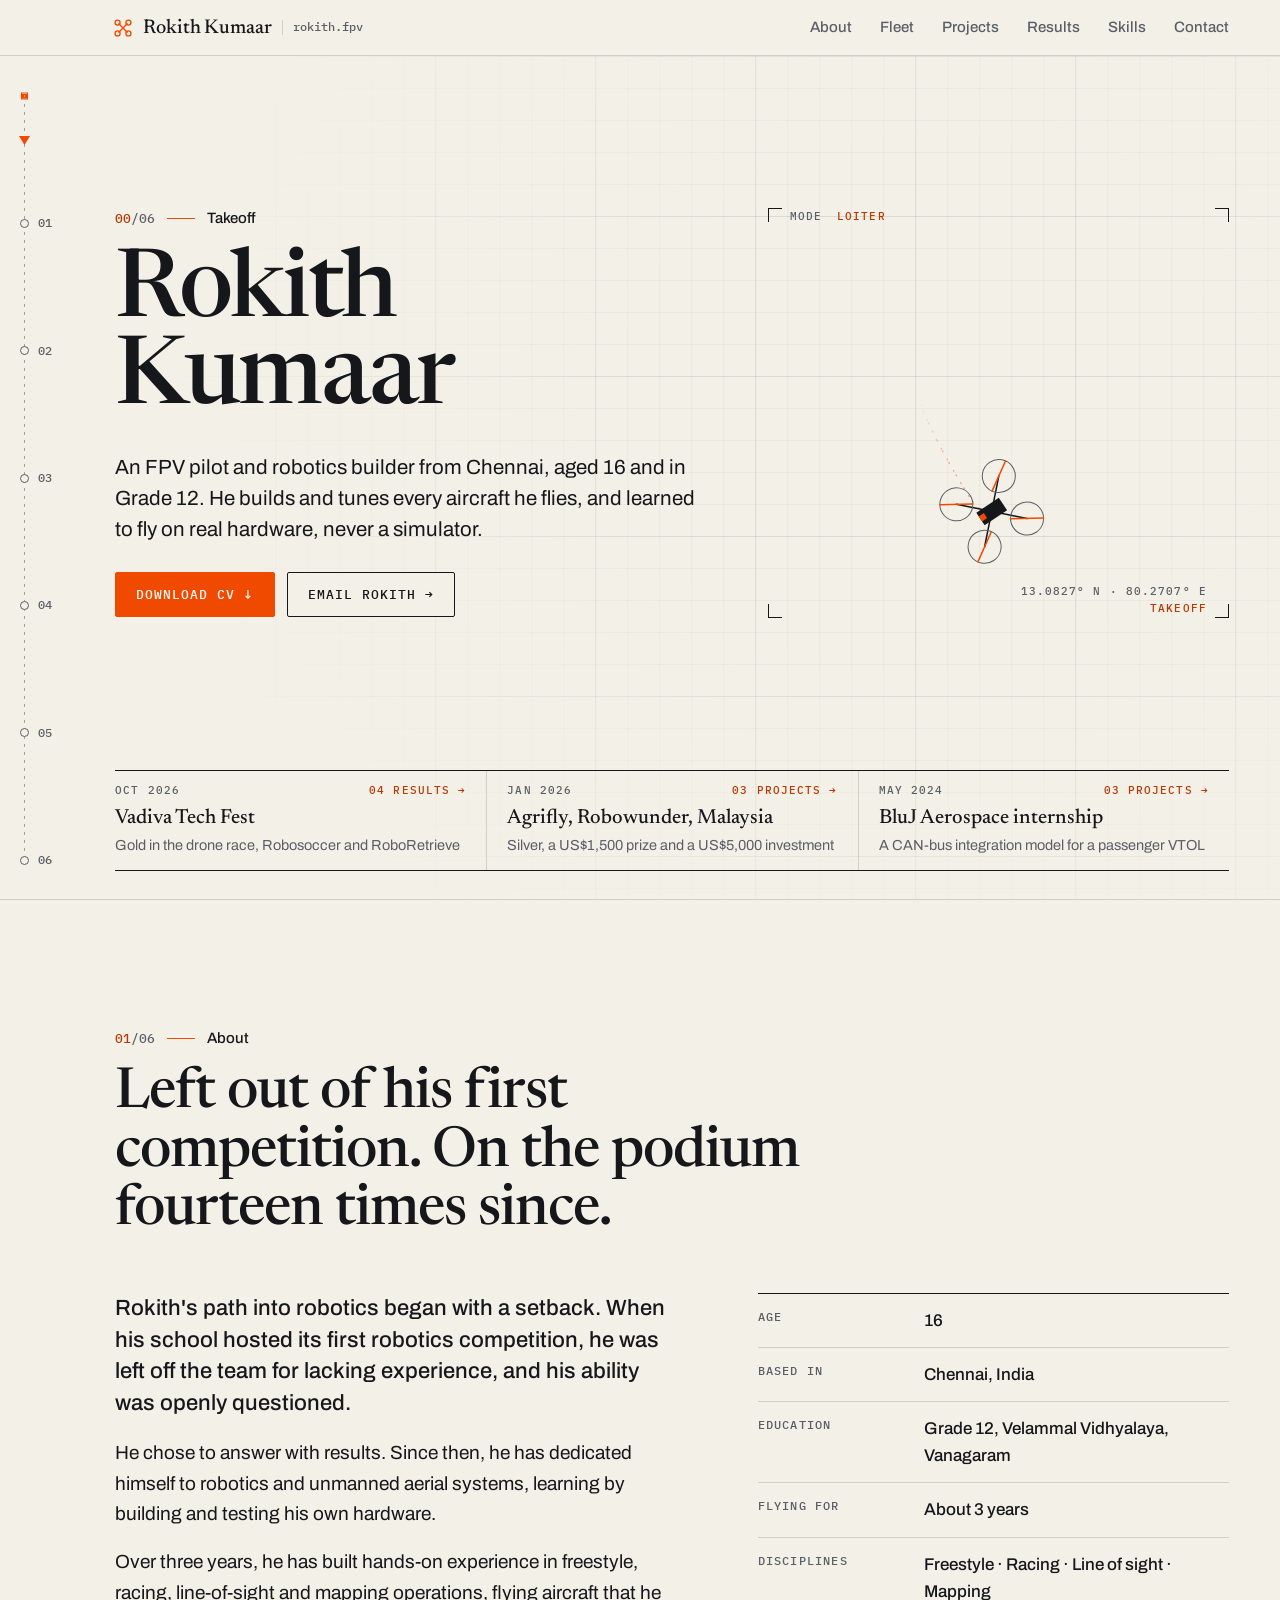
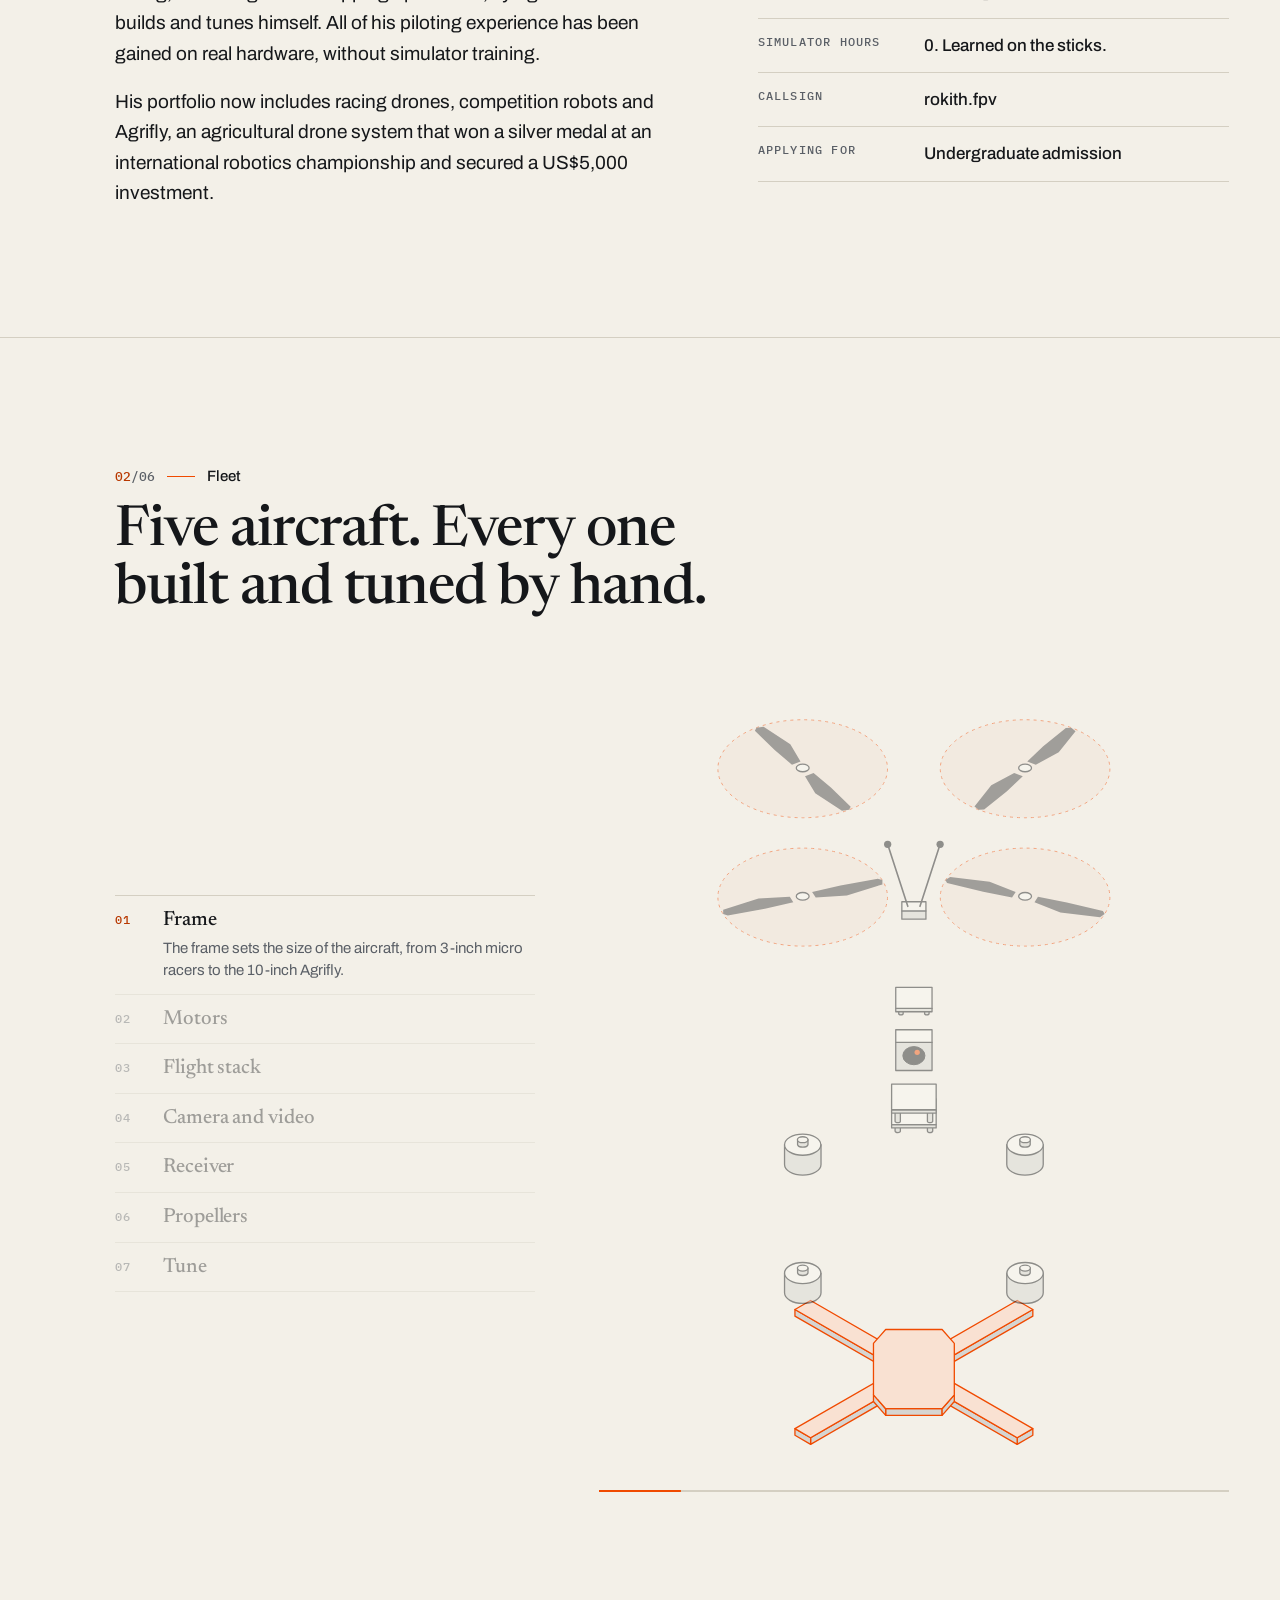
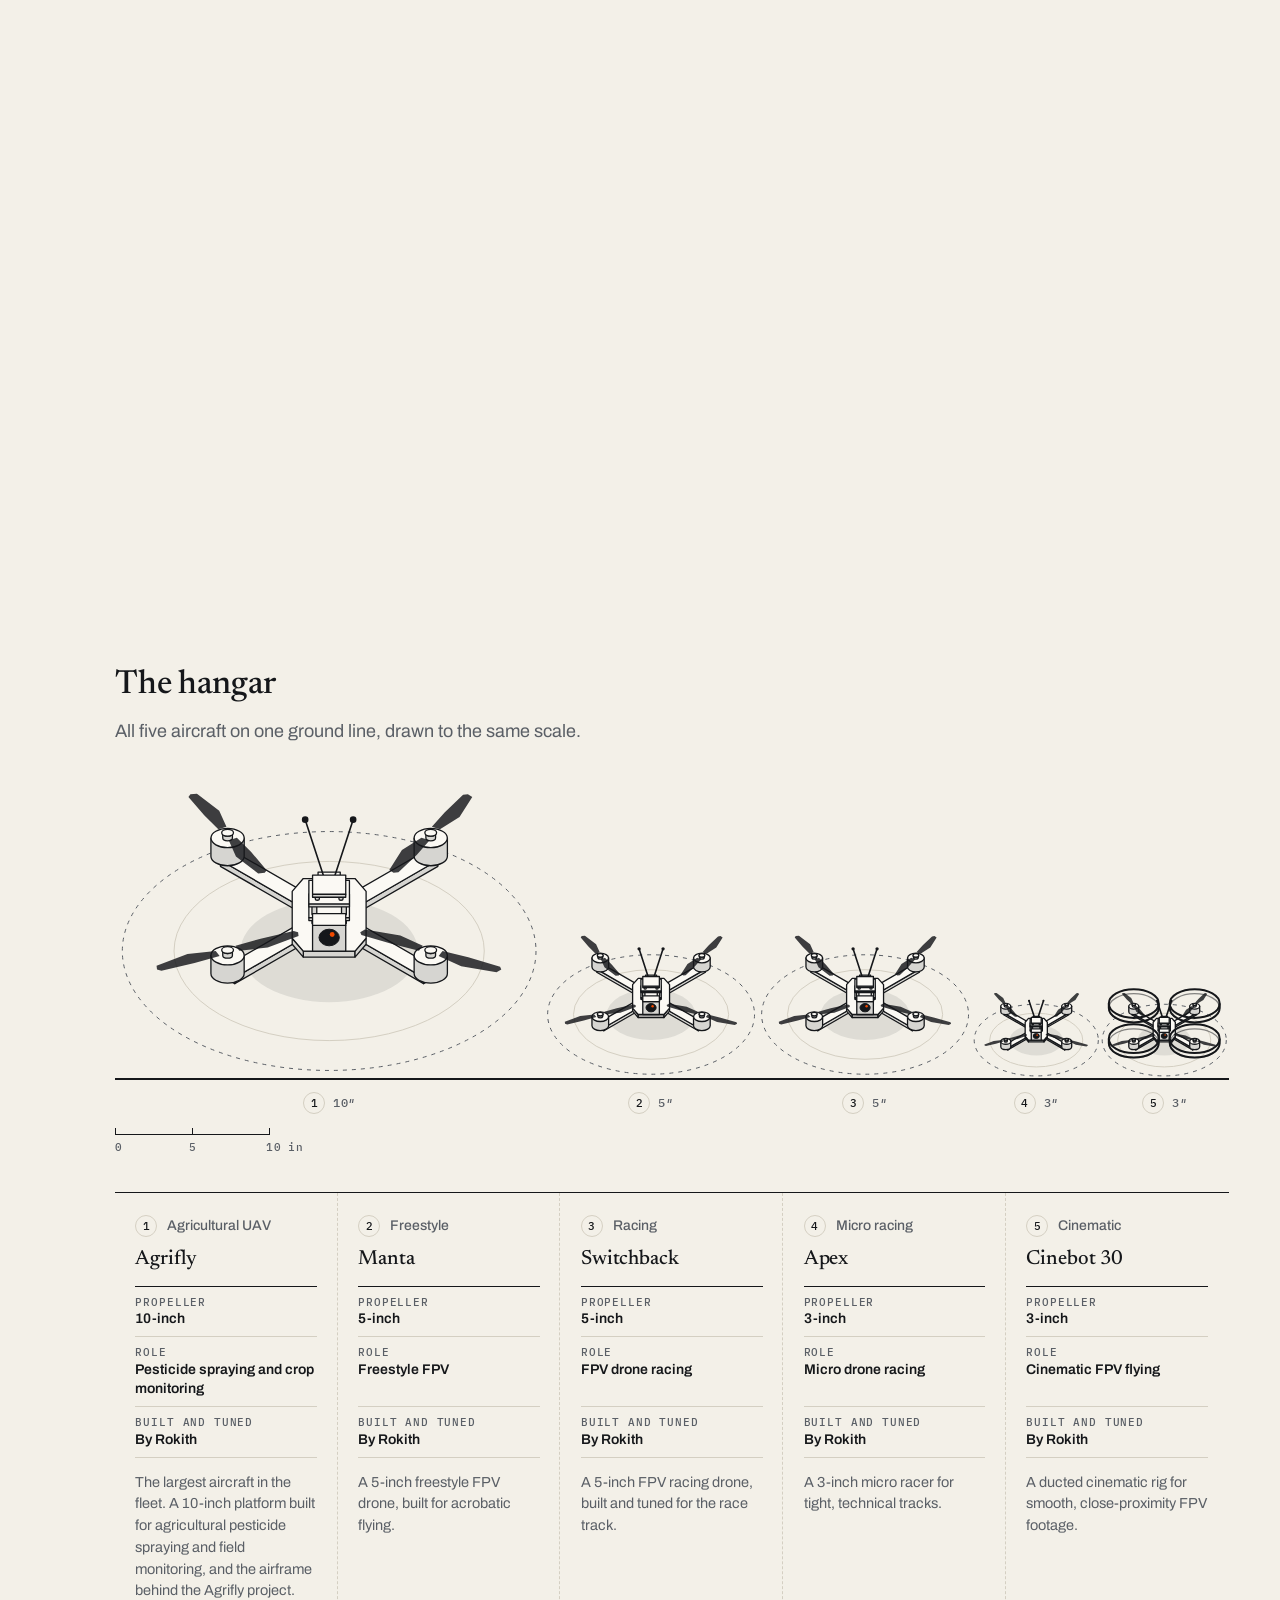
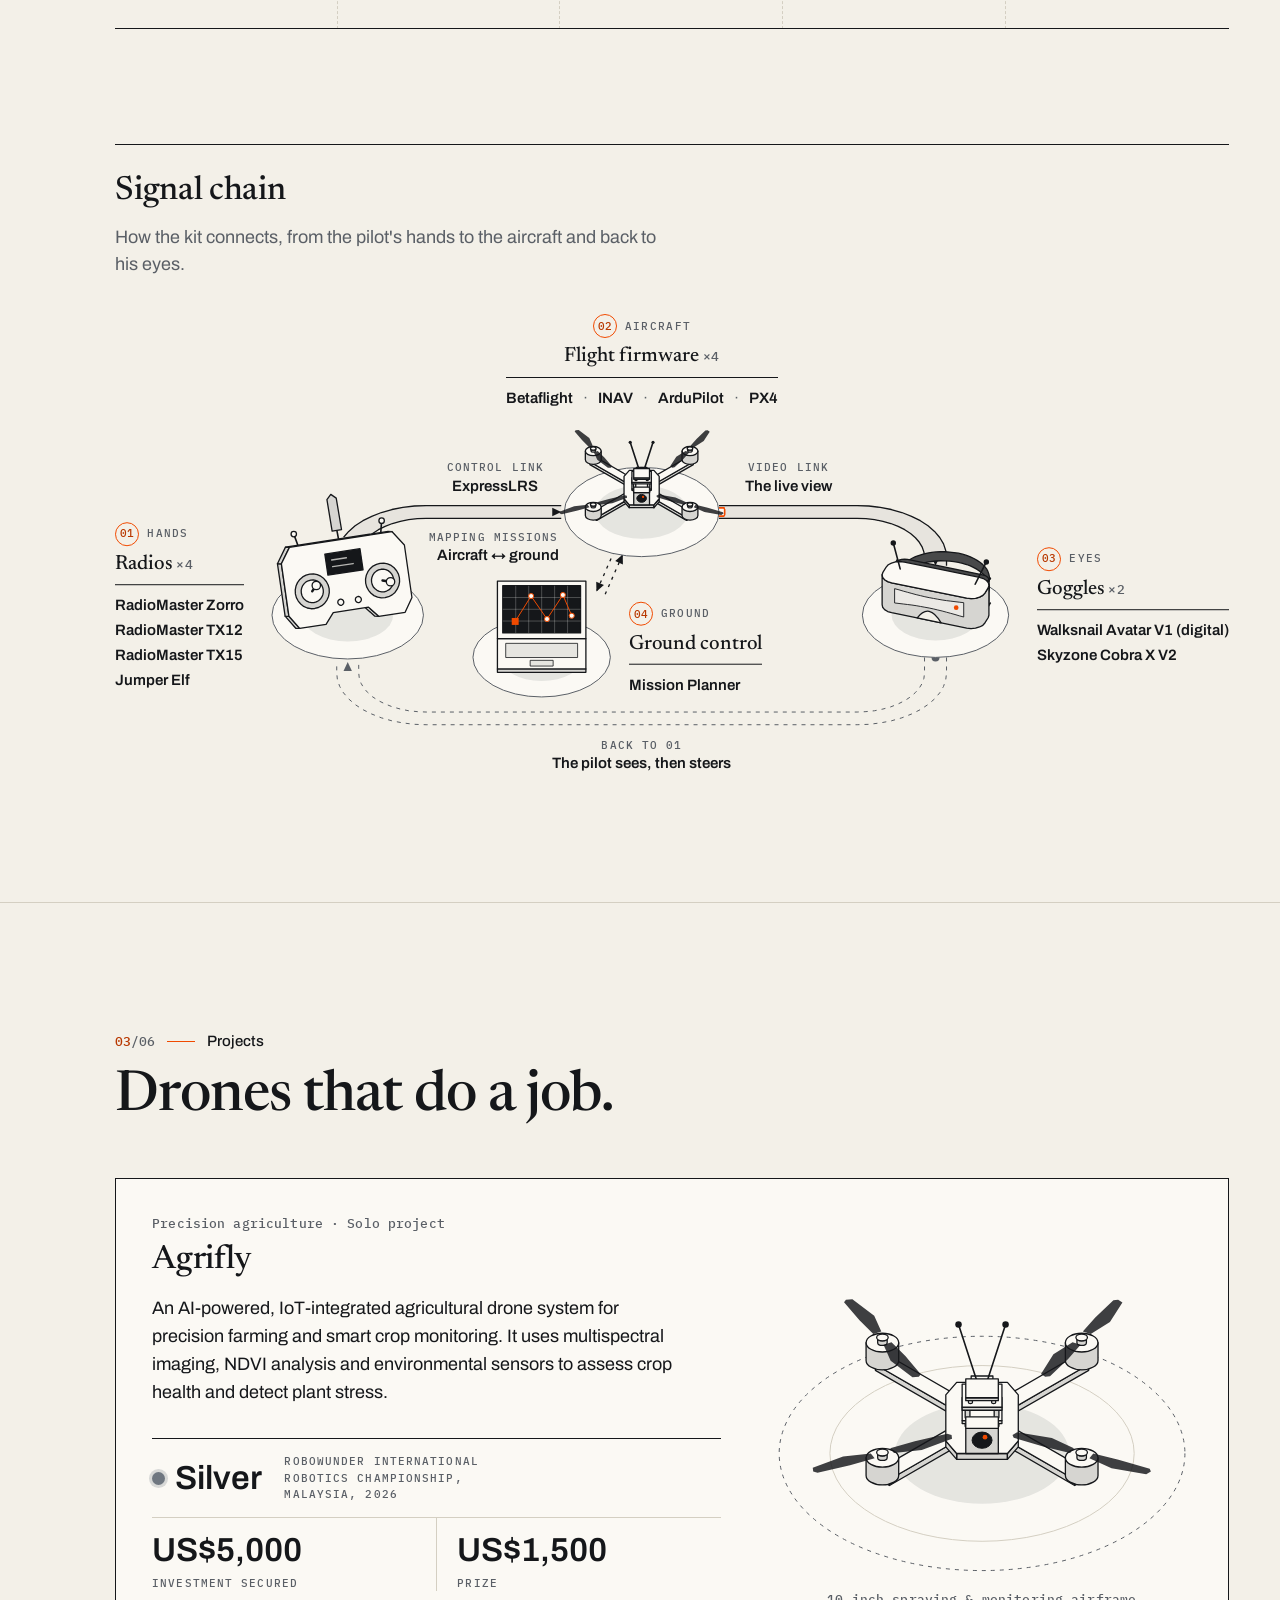
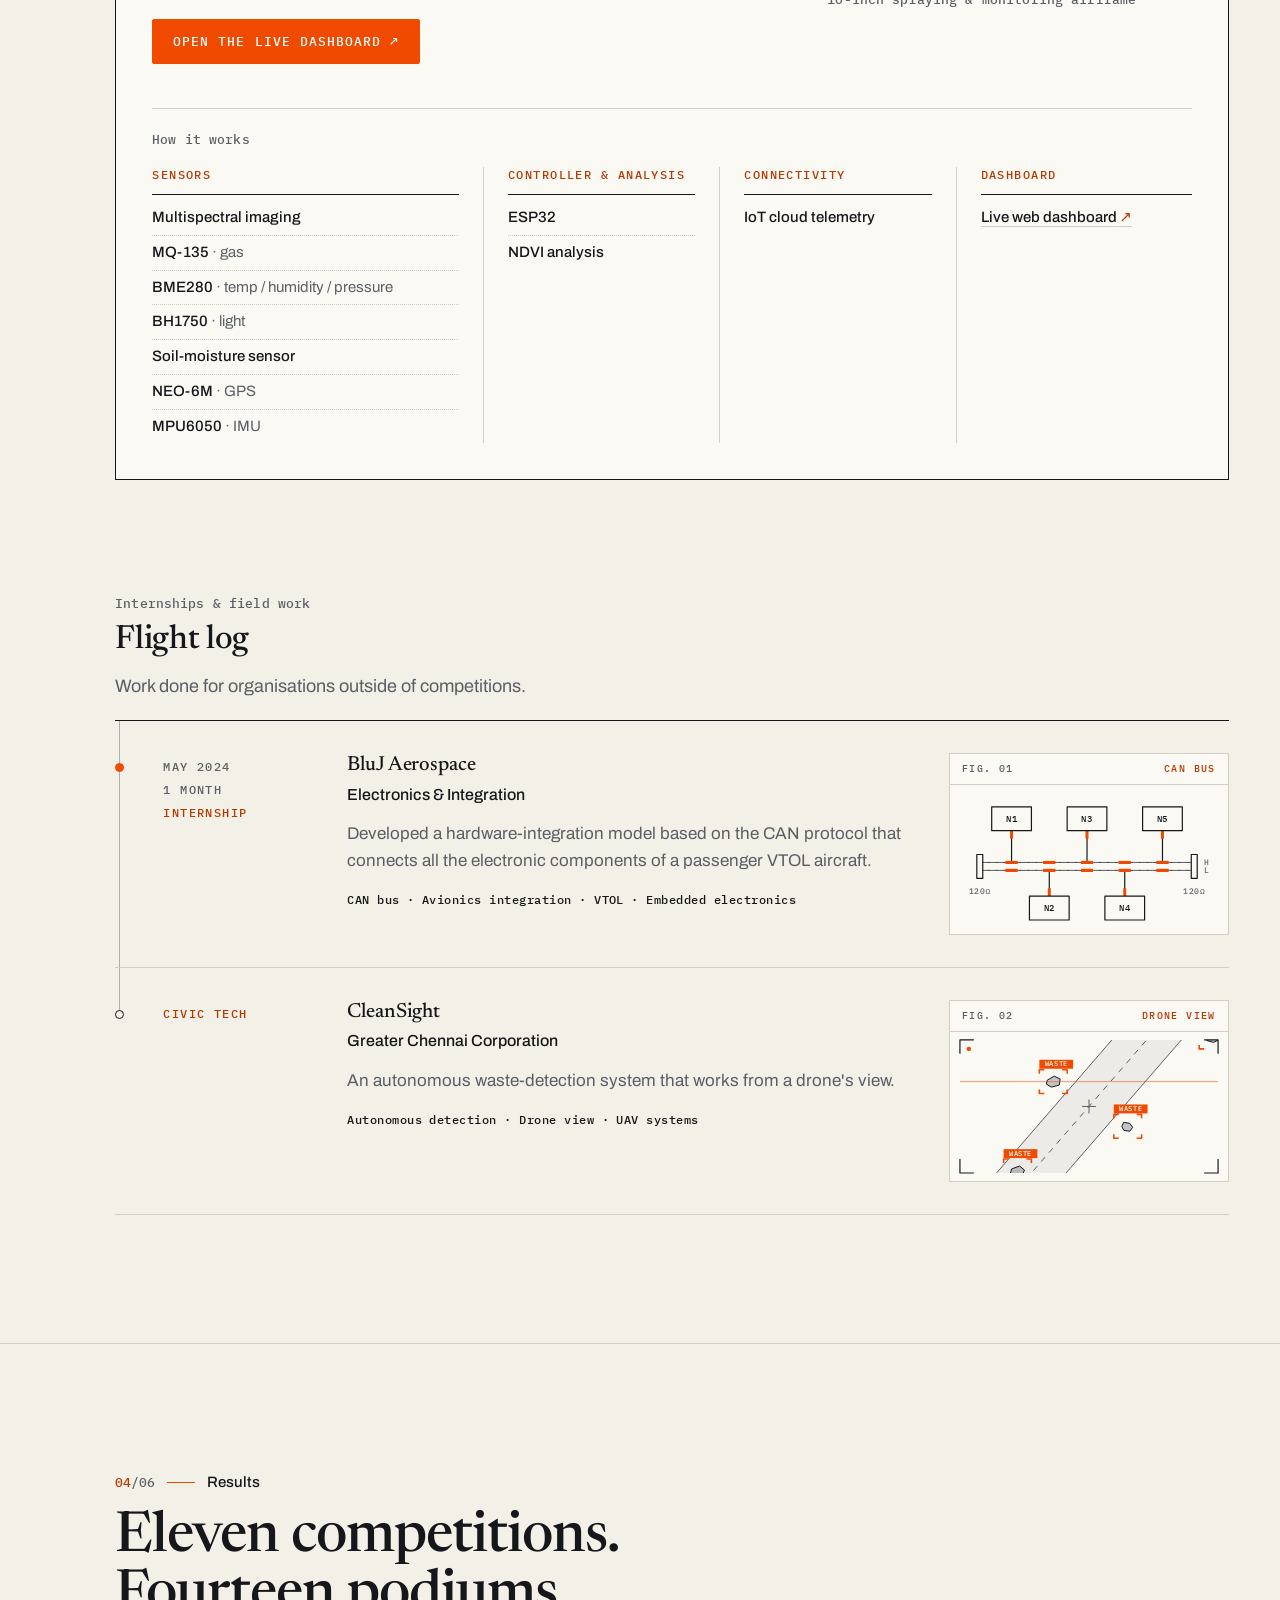
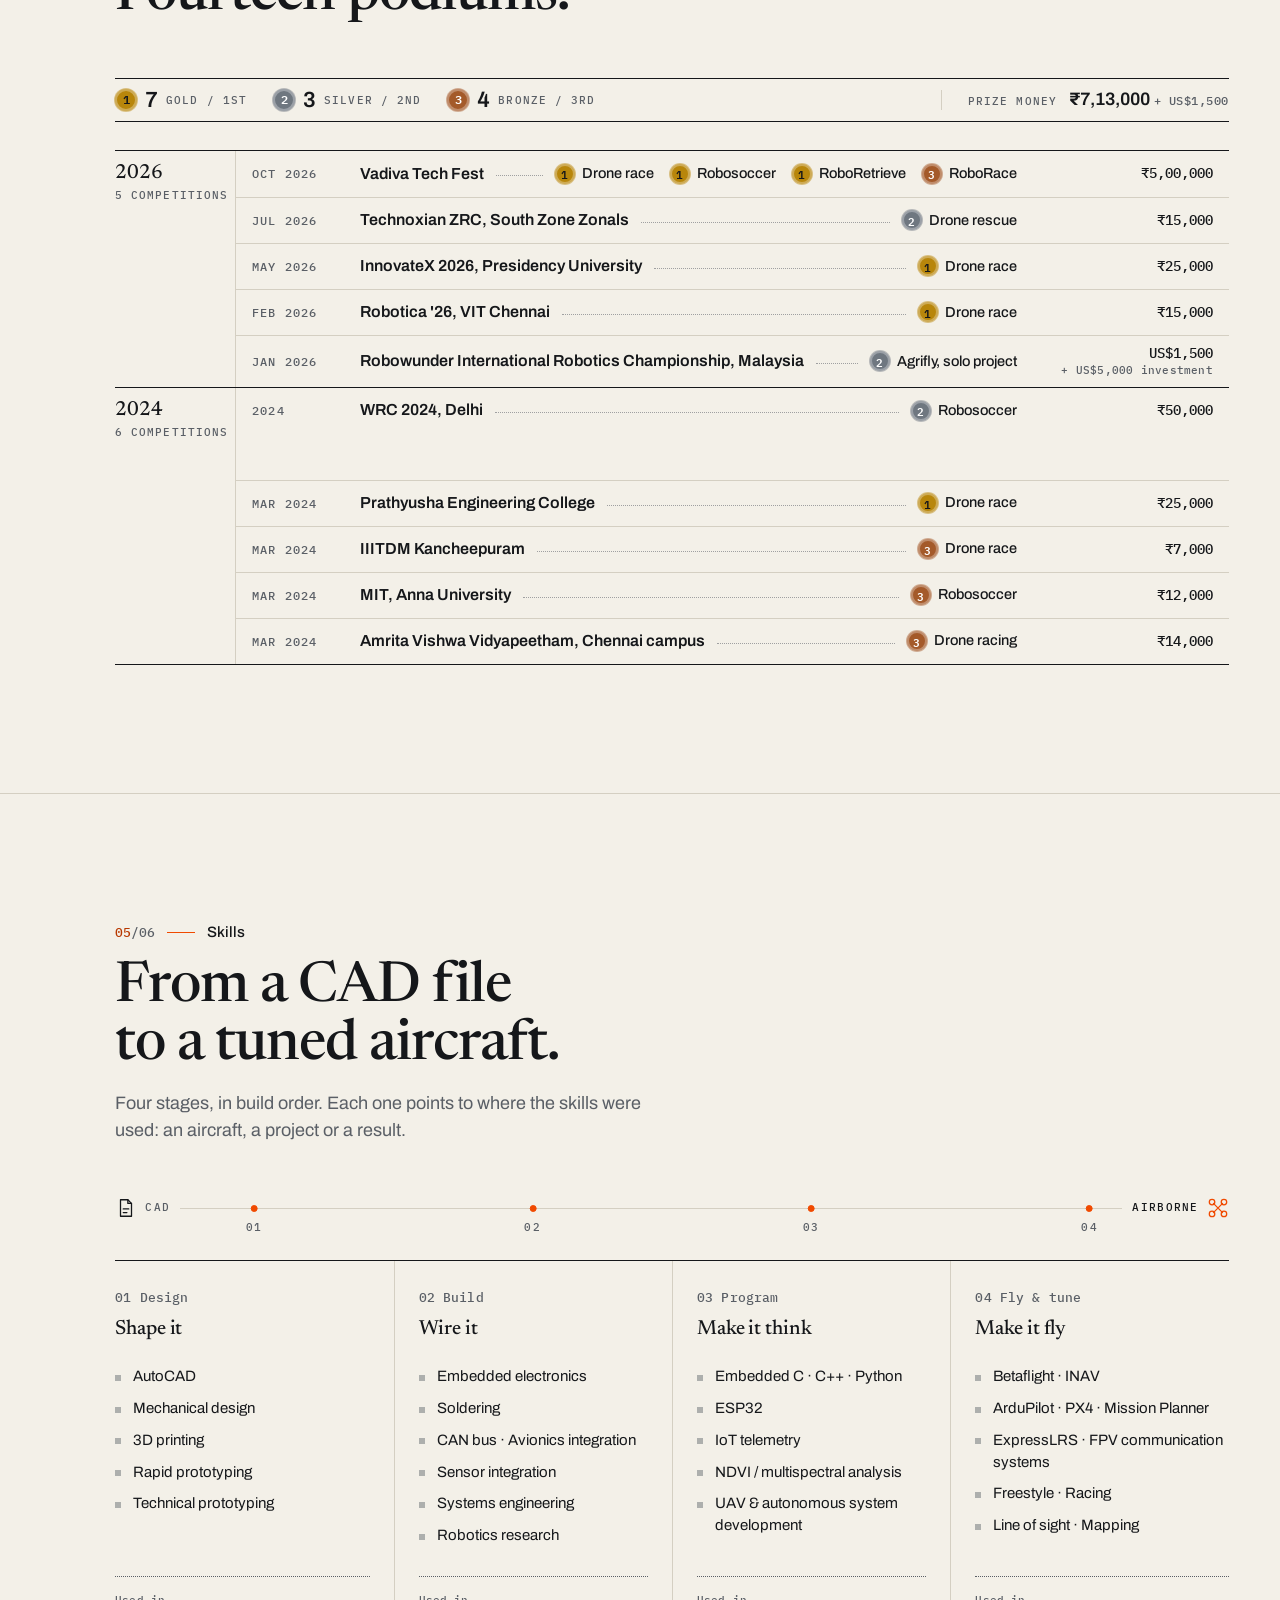
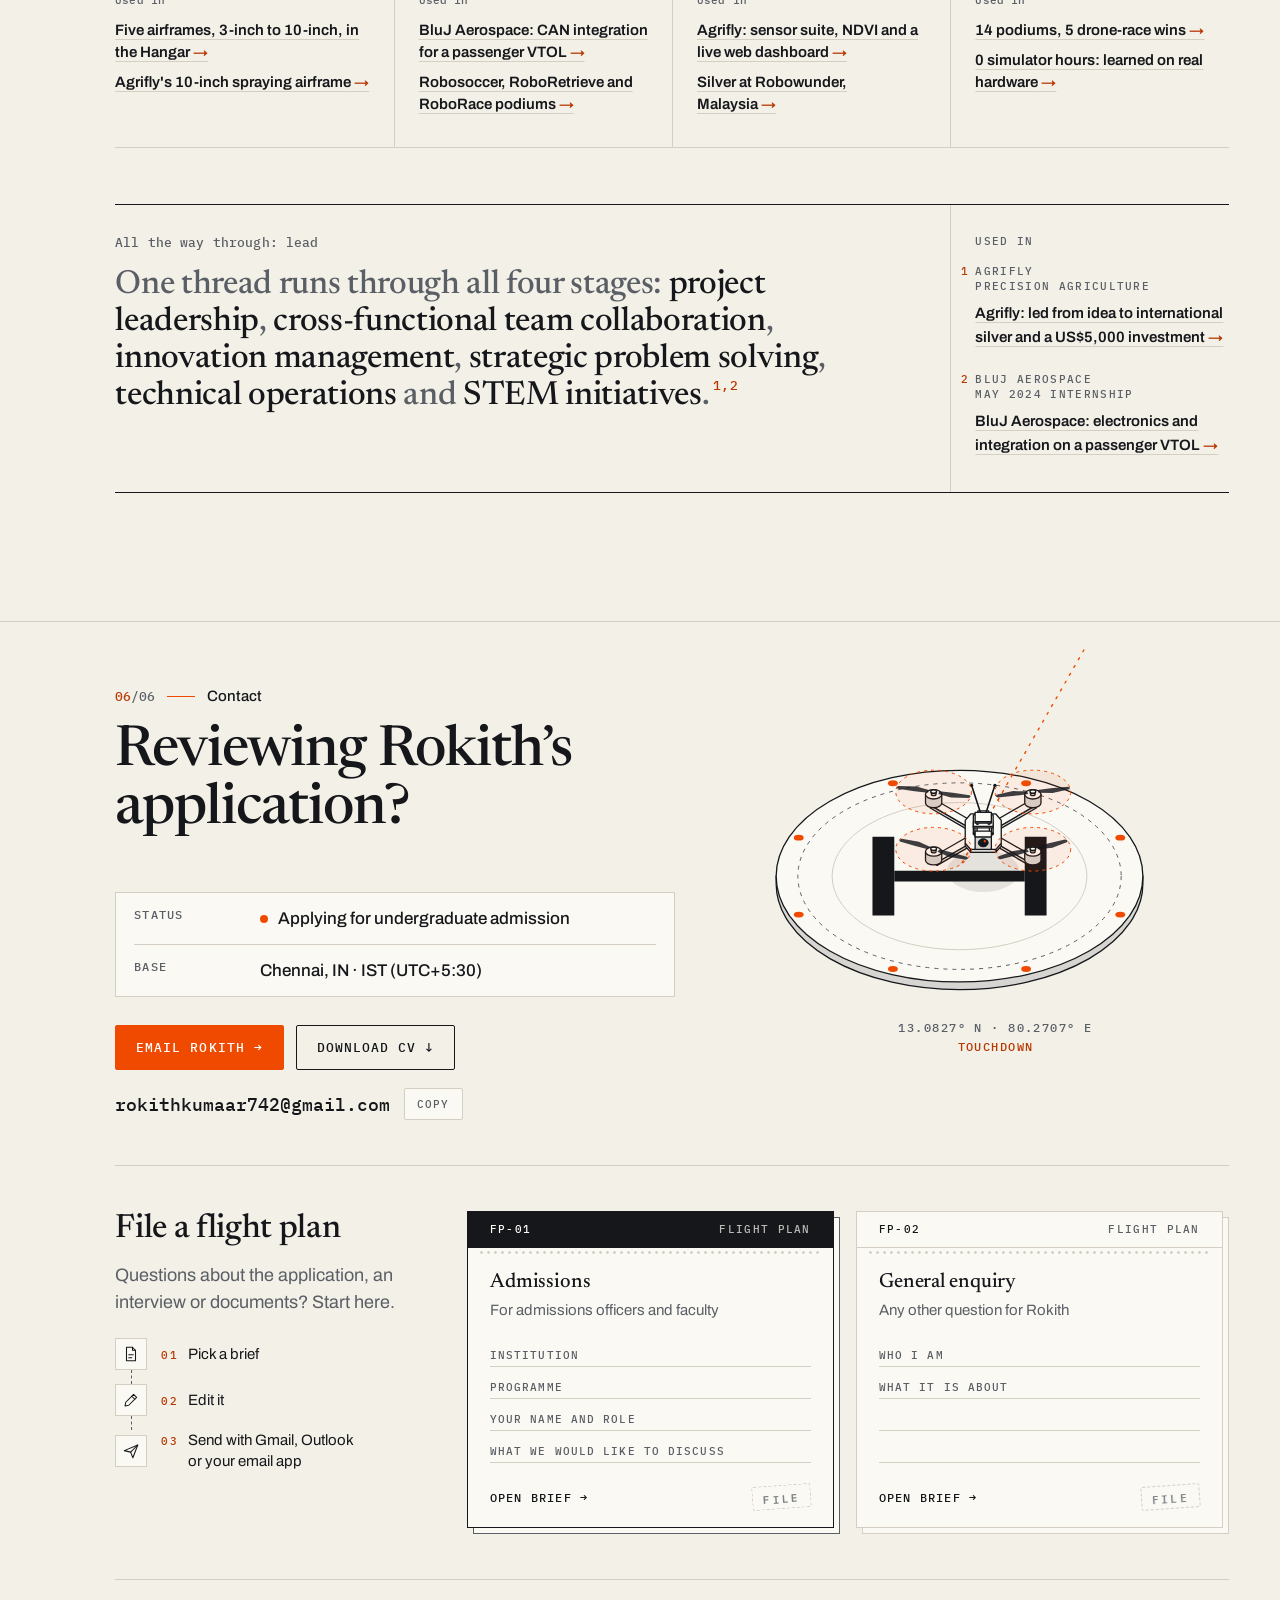
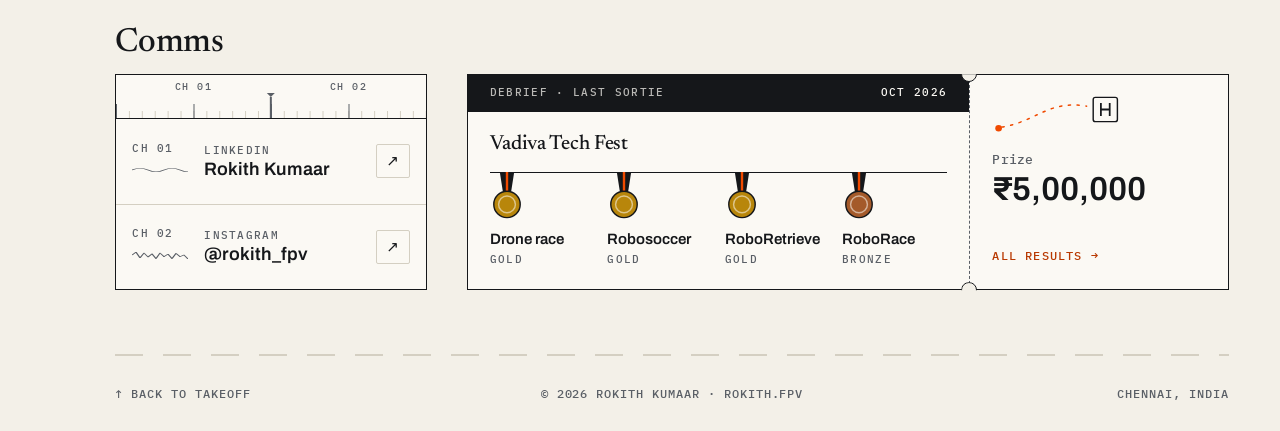
==== commit 682d1a7d: "Hero: adopt the new heading face and section kicker; bump asset version" ====
--- a/index.html
+++ b/index.html
@@ -6,14 +6,14 @@
   <title>Rokith Kumaar | FPV Pilot &amp; Robotics Builder</title>
   <meta name="description" content="Rokith Kumaar is a 16-year-old FPV drone pilot and robotics builder from Chennai, India. He designs, builds and tunes every aircraft he flies, with 14 podium finishes in drone racing and robotics.">
   <meta property="og:title" content="Rokith Kumaar | FPV Pilot &amp; Robotics Builder">
-  <meta property="og:description" content="Builds what he flies. Flies what he builds. 14 podium finishes in drone racing and robotics.">
+  <meta property="og:description" content="FPV pilot and robotics builder from Chennai, India. He builds and tunes every aircraft he flies: 14 podium finishes in drone racing and robotics.">
   <meta property="og:type" content="website">
   <meta name="theme-color" content="#f3f0e8">
   <link rel="icon" href="favicon.svg" type="image/svg+xml">
   <link rel="preconnect" href="https://fonts.googleapis.com">
   <link rel="preconnect" href="https://fonts.gstatic.com" crossorigin>
   <link rel="stylesheet" href="https://fonts.googleapis.com/css2?family=Archivo:wdth,wght@62..125,400..800&family=IBM+Plex+Mono:wght@400;500&family=Newsreader:opsz,wght@6..72,500..600&display=swap">
-  <link rel="stylesheet" href="styles.css?v=20261121m">
+  <link rel="stylesheet" href="styles.css?v=20261121n">
   <script>document.documentElement.classList.add('js');</script>
 </head>
 <body>
@@ -52,24 +52,28 @@
     <!-- ───────────── HERO ───────────── -->
     <section class="hero" id="hero" data-wp="">
       <canvas id="sky" aria-hidden="true"></canvas>
-      <div class="hero-inner">
-        <p class="eyebrow">Grade 12 student · FPV pilot · Robotics builder · Chennai, India</p>
-        <h1>Rokith<br>Kumaar</h1>
-        <p class="tagline">Builds what he flies.<br><em>Flies what he builds.</em></p>
-        <p class="lede">A 16-year-old student pilot and builder who designs, builds and tunes every aircraft he flies, from 3-inch race quads to a 10-inch agricultural UAV.</p>
-        <div class="cta">
-          <a class="btn primary" href="#results">See the results</a>
-          <a class="btn" href="#contact">Get in touch</a>
-        </div>
-        <dl class="stats">
-          <div><dt>Podium finishes</dt><dd>14</dd></div>
-          <div><dt>First-place wins</dt><dd>7</dd></div>
-          <div><dt>Prize winnings</dt><dd>₹7.13L<small>+ US$1,500</small></dd></div>
-          <div><dt>Aircraft built &amp; tuned</dt><dd>5</dd></div>
-        </dl>
-      </div>
-      <p class="hero-coord">13.0827° N · 80.2707° E<br>Chennai, IN</p>
-      <p class="hero-hint" id="hero-hint">Move your cursor. The quad follows.</p>
+      <div class="hero-main">
+        <div class="hero-copy">
+          <p class="sec-no"><span class="n">00<span class="of" aria-hidden="true">/06</span></span>Takeoff</p>
+          <h1>Rokith<br>Kumaar</h1>
+          <p class="hero-lede">An FPV pilot and robotics builder from Chennai, aged <span id="hero-age">16</span> and in Grade&nbsp;12. He builds and tunes every aircraft he flies, and learned to fly on real hardware, never a simulator.</p>
+          <div class="cta">
+            <a class="btn primary" href="assets/Rokith-Kumaar-CV.pdf" download>Download CV ↓</a>
+            <a class="btn" href="mailto:rokithkumaar742@gmail.com?subject=Hello%20Rokith&amp;body=Hi%20Rokith%2C%0D%0A%0D%0A%0D%0ABest%2C%0D%0A" data-compose data-code="Direct" data-title="Email Rokith">Email Rokith →</a>
+          </div>
+        </div>
+        <!-- The drone's airspace: script.js flies the idle loop (and parks the reduced-motion frame) inside this box,
+             so the aircraft never crosses the text. The mode readout switches to Follow while a pointer leads it. -->
+        <div class="hero-air" id="hero-air" aria-hidden="true">
+          <p class="air-mode">Mode <span id="hero-mode">Loiter</span></p>
+          <p class="air-coord">13.0827° N · 80.2707° E<br><span>Takeoff</span></p>
+        </div>
+      </div>
+      <ol class="hero-log" aria-label="Highlights">
+        <li><a href="#results"><span class="hl-meta"><span>Oct 2026</span><span class="hl-wp">04 Results</span></span><span class="hl-title">Vadiva Tech Fest</span><span class="hl-desc">Gold in the drone race, Robosoccer and RoboRetrieve</span></a></li>
+        <li><a href="#agrifly"><span class="hl-meta"><span>Jan 2026</span><span class="hl-wp">03 Projects</span></span><span class="hl-title">Agrifly, Robowunder, Malaysia</span><span class="hl-desc">Silver, a US$1,500 prize and a US$5,000 investment</span></a></li>
+        <li><a href="#projects"><span class="hl-meta"><span>May 2024</span><span class="hl-wp">03 Projects</span></span><span class="hl-title">BluJ Aerospace internship</span><span class="hl-desc">A CAN-bus integration model for a passenger VTOL</span></a></li>
+      </ol>
     </section>
 
     <!-- ───────────── ABOUT ───────────── -->
@@ -682,6 +686,6 @@
     <p>Chennai, India</p>
   </footer>
 
-  <script src="script.js?v=20261121m"></script>
+  <script src="script.js?v=20261121n"></script>
 </body>
 </html>
--- a/styles.css
+++ b/styles.css
@@ -151,19 +151,20 @@
   .rail-marker { position: absolute; left: 19px; top: 40px; width: 11px; height: 9px; margin-top: -4.5px; background: var(--accent); clip-path: polygon(0 0, 100% 0, 50% 100%); will-change: top; }
 }
 
-/* ── Hero ── */
+/* ── Hero (WP 00 / Takeoff) ──
+   Two zones over one drafting grid: the copy on the left, the drone's airspace on the right (stacked on top below
+   900px), and a ruled log of three highlights along the bottom. Nothing is sized from the display font's metrics. */
 .hero {
   position: relative;
   min-height: 100svh;
-  padding: 120px var(--gutter) 72px calc(var(--gutter) + var(--rail));
-  display: flex; align-items: center;
+  padding: 88px var(--gutter) 28px calc(var(--gutter) + var(--rail));
+  display: grid; grid-template-rows: minmax(0, 1fr) auto; row-gap: 32px;
   border-bottom: 1px solid var(--line);
   overflow: hidden;
 }
 .hero::before {
-  /* Drafting grid on a pseudo-element so the mask fades only the grid, not the content.
-     A major line runs along the left ink edge of ROKITH: content edge (--gutter + --rail)
-     plus the R's side bearing (~.045em of the h1 size, which is repeated here; keep in sync with .hero h1). */
+  /* Drafting grid on a pseudo-element so the mask fades only the grid. A major line runs along the content edge
+     (--gutter + --rail); the mask is centred on the airspace, where the drone flies. */
   --major: calc(var(--grid-step) * 5);
   content: ""; position: absolute; inset: 0; pointer-events: none;
   background-image:
@@ -172,22 +173,82 @@
     linear-gradient(90deg, var(--grid-minor) 1px, transparent 1px),
     linear-gradient(var(--grid-minor) 1px, transparent 1px);
   background-size: var(--major) var(--major), var(--major) var(--major), var(--grid-step) var(--grid-step), var(--grid-step) var(--grid-step);
-  background-position: calc(var(--gutter) + var(--rail) + clamp(64px, 13vw, 176px) * .045) 0;
-  -webkit-mask-image: radial-gradient(ellipse 70% 55% at 30% 45%, #000 30%, transparent 100%);
-          mask-image: radial-gradient(ellipse 70% 55% at 30% 45%, #000 30%, transparent 100%);
+  background-position: calc(var(--gutter) + var(--rail)) 56px;
+  -webkit-mask-image: radial-gradient(ellipse 60% 75% at 72% 45%, #000 35%, transparent 100%);
+          mask-image: radial-gradient(ellipse 60% 75% at 72% 45%, #000 35%, transparent 100%);
 }
 #sky { position: absolute; inset: 0; width: 100%; height: 100%; }
-.hero-inner { position: relative; max-width: 880px; }
+.hero-main {
+  position: relative;
+  display: grid; grid-template-columns: minmax(0, clamp(560px, 46vw, 800px)) minmax(320px, 1fr); column-gap: clamp(32px, 5vw, 80px);
+  align-content: center;   /* one row as tall as the copy, so the airspace box spans kicker to buttons */
+}
+.hero-copy { container-type: inline-size; }
 .hero h1 {
-  font: 800 clamp(64px, 13vw, 176px)/.86 var(--display);
-  font-stretch: 118%;
-  letter-spacing: -.035em;
-  text-transform: uppercase;
-  margin: 18px 0 28px -.04em;
-}
-.tagline { font: 600 clamp(24px, 3.4vw, 40px)/1.15 var(--display); font-stretch: 105%; letter-spacing: -.01em; }
-.tagline em { font-style: normal; color: var(--accent-ink); }
-.lede { max-width: 54ch; margin-top: 20px; color: var(--muted); font-size: 18px; }
+  /* sized to the column (cqi), not the viewport, so a wider or narrower display face still fits beside the airspace */
+  font: 500 clamp(52px, 16cqi, 132px)/.92 var(--head);   /* the site's heading face, as the largest step of the scale */
+  letter-spacing: -.025em;
+  margin: 22px 0 28px;
+}
+.hero-lede { max-width: 34em; font: 400 clamp(18px, 1.6vw, 21px)/1.5 var(--display); text-wrap: pretty; }
+.hero .cta { margin-top: 28px; }
+
+/* the airspace: corner ticks and two readouts; the drone's idle loop stays inside this box */
+.hero-air {
+  position: relative; align-self: stretch; min-height: 280px;
+  background:
+    linear-gradient(var(--ink), var(--ink)) top left / 14px 1px, linear-gradient(var(--ink), var(--ink)) top left / 1px 14px,
+    linear-gradient(var(--ink), var(--ink)) top right / 14px 1px, linear-gradient(var(--ink), var(--ink)) top right / 1px 14px,
+    linear-gradient(var(--ink), var(--ink)) bottom left / 14px 1px, linear-gradient(var(--ink), var(--ink)) bottom left / 1px 14px,
+    linear-gradient(var(--ink), var(--ink)) bottom right / 14px 1px, linear-gradient(var(--ink), var(--ink)) bottom right / 1px 14px;
+  background-repeat: no-repeat;
+}
+.air-mode, .air-coord { position: absolute; font: 500 11px/1.6 var(--mono); letter-spacing: .1em; text-transform: uppercase; color: var(--muted); }
+.air-mode { top: 0; left: 22px; }
+.air-mode span { color: var(--accent-ink); margin-left: .6em; }
+.air-coord { bottom: 0; right: 22px; text-align: right; }
+.air-coord span { color: var(--accent-ink); }
+
+/* the log: three highlights, each a link to the waypoint that holds the full entry */
+.hero-log { position: relative; display: grid; grid-template-columns: repeat(3, minmax(0, 1fr)); border-block: 1px solid var(--ink); }
+.hero-log li + li { border-left: 1px solid var(--line); }
+.hero-log a {
+  position: relative; display: grid; align-content: start; gap: 4px; height: 100%;
+  padding: 12px 20px 14px; text-decoration: none;
+}
+.hero-log li:first-child a { padding-left: 0; }
+.hero-log a::before { content: ""; position: absolute; left: 0; right: 0; top: -1px; height: 3px; background: var(--accent); transform: scaleX(0); transform-origin: left; transition: transform .2s ease; }
+.hero-log a:hover .hl-wp::after, .hero-log a:focus-visible .hl-wp::after { margin-left: .35em; }
+.hero-log a:hover::before, .hero-log a:focus-visible::before { transform: scaleX(1); }
+.hero-log a:focus-visible { outline-offset: -2px; }
+.hl-meta { display: flex; justify-content: space-between; gap: 12px; font: 500 11px/1.4 var(--mono); letter-spacing: .1em; text-transform: uppercase; color: var(--muted); }
+.hl-wp { color: var(--accent-ink); white-space: nowrap; }
+.hl-wp::after { content: " →"; transition: margin .2s ease; }
+.hl-title { margin-top: 4px; font: 500 var(--fs-h4)/1.2 var(--head); }
+.hl-desc { font-size: 14.5px; line-height: 1.45; color: var(--muted); }
+
+@media (max-width: 899px) {
+  .hero { padding-top: 56px; row-gap: 28px; }
+  .hero::before {
+    -webkit-mask-image: radial-gradient(ellipse 90% 30% at 50% 14%, #000 30%, transparent 100%);
+            mask-image: radial-gradient(ellipse 90% 30% at 50% 14%, #000 30%, transparent 100%);
+  }
+  .hero-main { grid-template-columns: minmax(0, 1fr); row-gap: 20px; align-content: start; }
+  .hero h1 { font-size: clamp(44px, 12.5cqi, 88px); }
+  .hero-air { order: -1; min-height: 0; height: clamp(190px, 28svh, 240px); margin-top: 16px; }
+  .air-coord br { display: none; }
+  .air-coord span::before { content: " · "; color: var(--muted); }
+  .hero-log { grid-template-columns: minmax(0, 1fr); }
+  .hero-log li + li { border-left: 0; border-top: 1px solid var(--line); }
+  .hero-log a, .hero-log li:first-child a { padding: 12px 0 14px; }
+}
+@media (max-width: 480px) {
+  .hero .cta .btn { flex: 1 1 auto; text-align: center; }
+}
+@media (prefers-reduced-motion: reduce) {
+  .hero-log a::before, .hl-wp::after { transition: none; }
+}
+
 .cta { display: flex; flex-wrap: wrap; gap: 12px; margin-top: 32px; }
 .btn {
   display: inline-block; text-decoration: none;
@@ -200,20 +261,7 @@
 .btn.primary { background: var(--accent); border-color: var(--accent); color: var(--on-accent); }
 .btn.primary:hover { background: var(--ink); border-color: var(--ink); color: var(--bg); }
 
-.stats { display: grid; grid-template-columns: repeat(4, auto); justify-content: start; gap: 0; margin-top: 56px; border-top: 1px solid var(--ink); }
-.stats > div { padding: 14px 36px 0 0; display: flex; flex-direction: column-reverse; }
-.stats dt { font: 500 11px/1.4 var(--mono); letter-spacing: .1em; text-transform: uppercase; color: var(--muted); }
-.stats dd { font: 700 clamp(28px, 3.6vw, 44px)/1.1 var(--display); font-stretch: 112%; font-variant-numeric: tabular-nums; }
-.stats small, .tally small, .r-prize small { display: block; font: 500 11px/1.5 var(--mono); letter-spacing: .04em; color: var(--muted); }
-@media (max-width: 700px) {
-  .stats { grid-template-columns: 1fr 1fr; row-gap: 12px; }
-  .stats > div { padding-right: 12px; }
-}
-
-.hero-coord, .hero-hint { position: absolute; font: 500 11px/1.6 var(--mono); letter-spacing: .1em; text-transform: uppercase; color: var(--muted); }
-.hero-coord { right: var(--gutter); top: 80px; text-align: right; }
-.hero-hint { right: var(--gutter); bottom: 24px; }
-@media (max-width: 820px) { .hero-hint, .hero-coord { display: none; } }
+.tally small, .r-prize small { display: block; font: 500 11px/1.5 var(--mono); letter-spacing: .04em; color: var(--muted); }
 
 /* ── Sections ── */
 .section { padding: clamp(72px, 10vw, 128px) var(--gutter) clamp(72px, 10vw, 128px) calc(var(--gutter) + var(--rail)); border-bottom: 1px solid var(--line); }
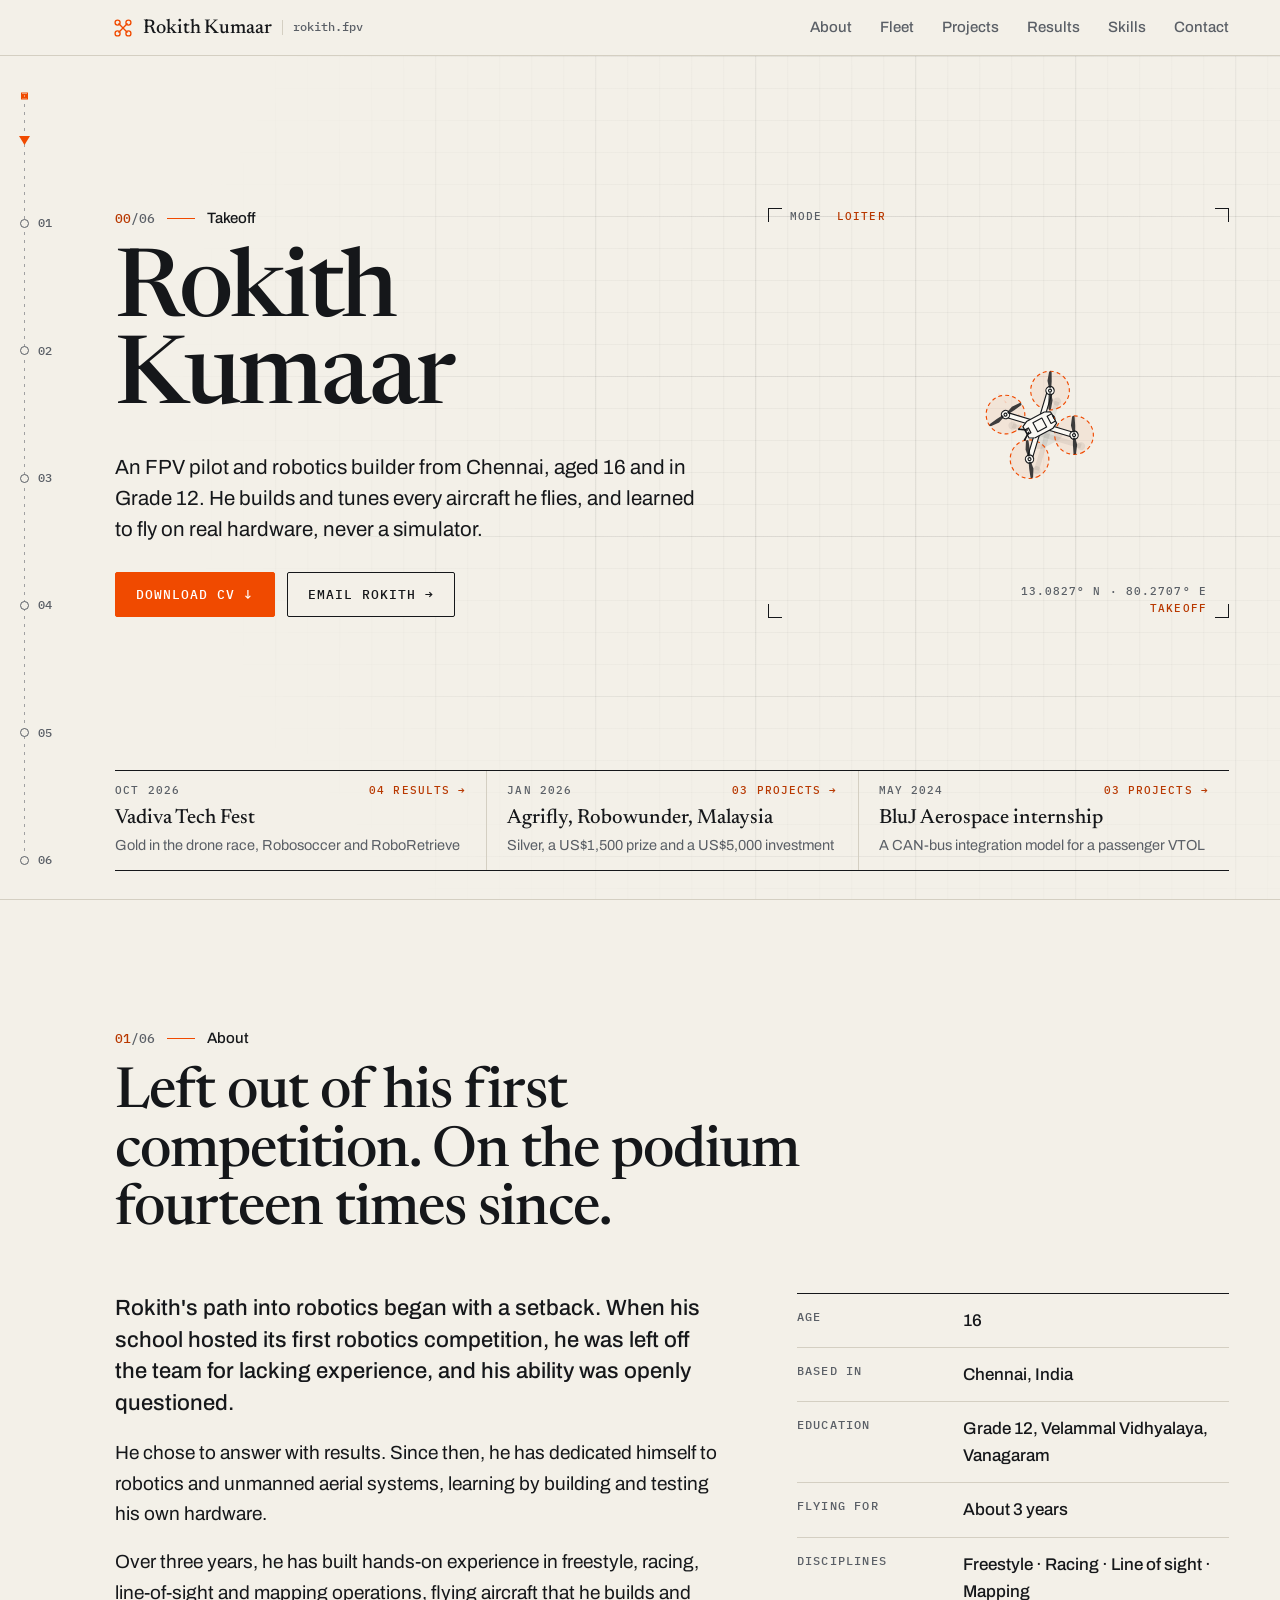
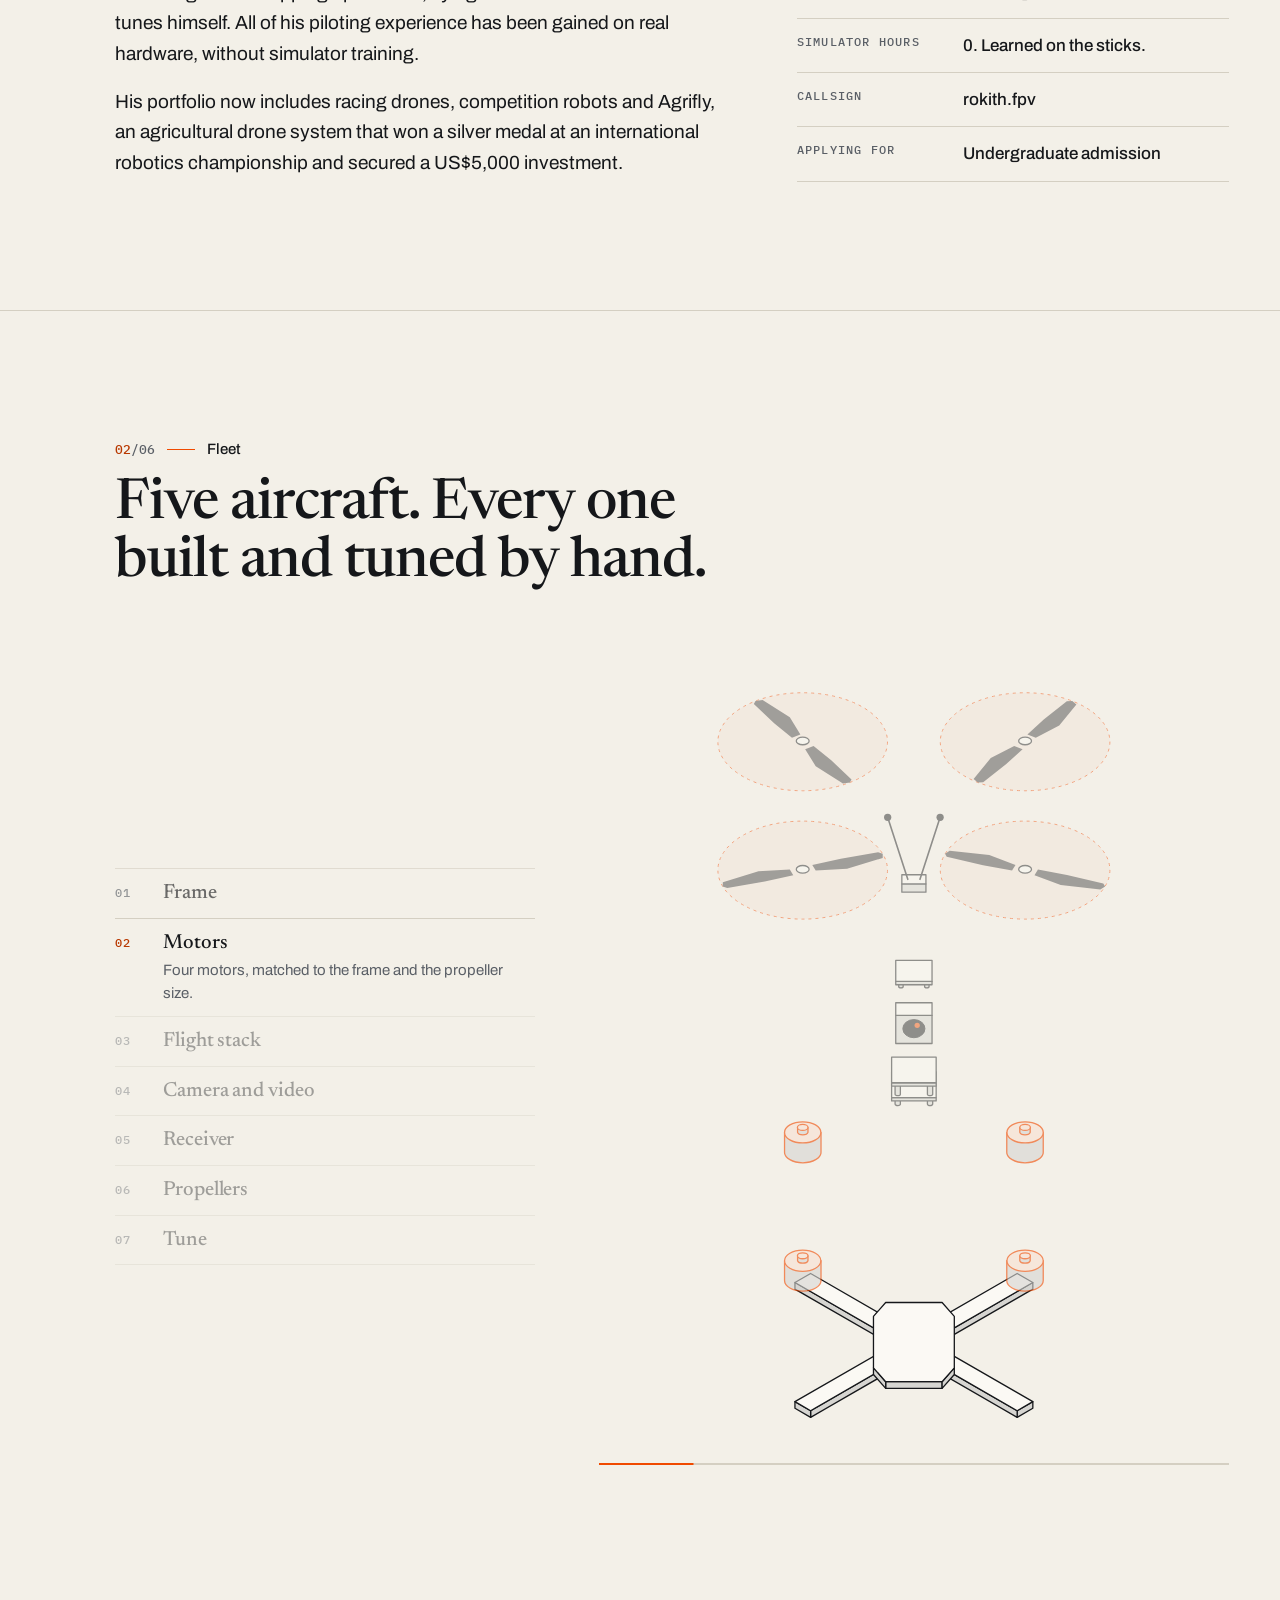
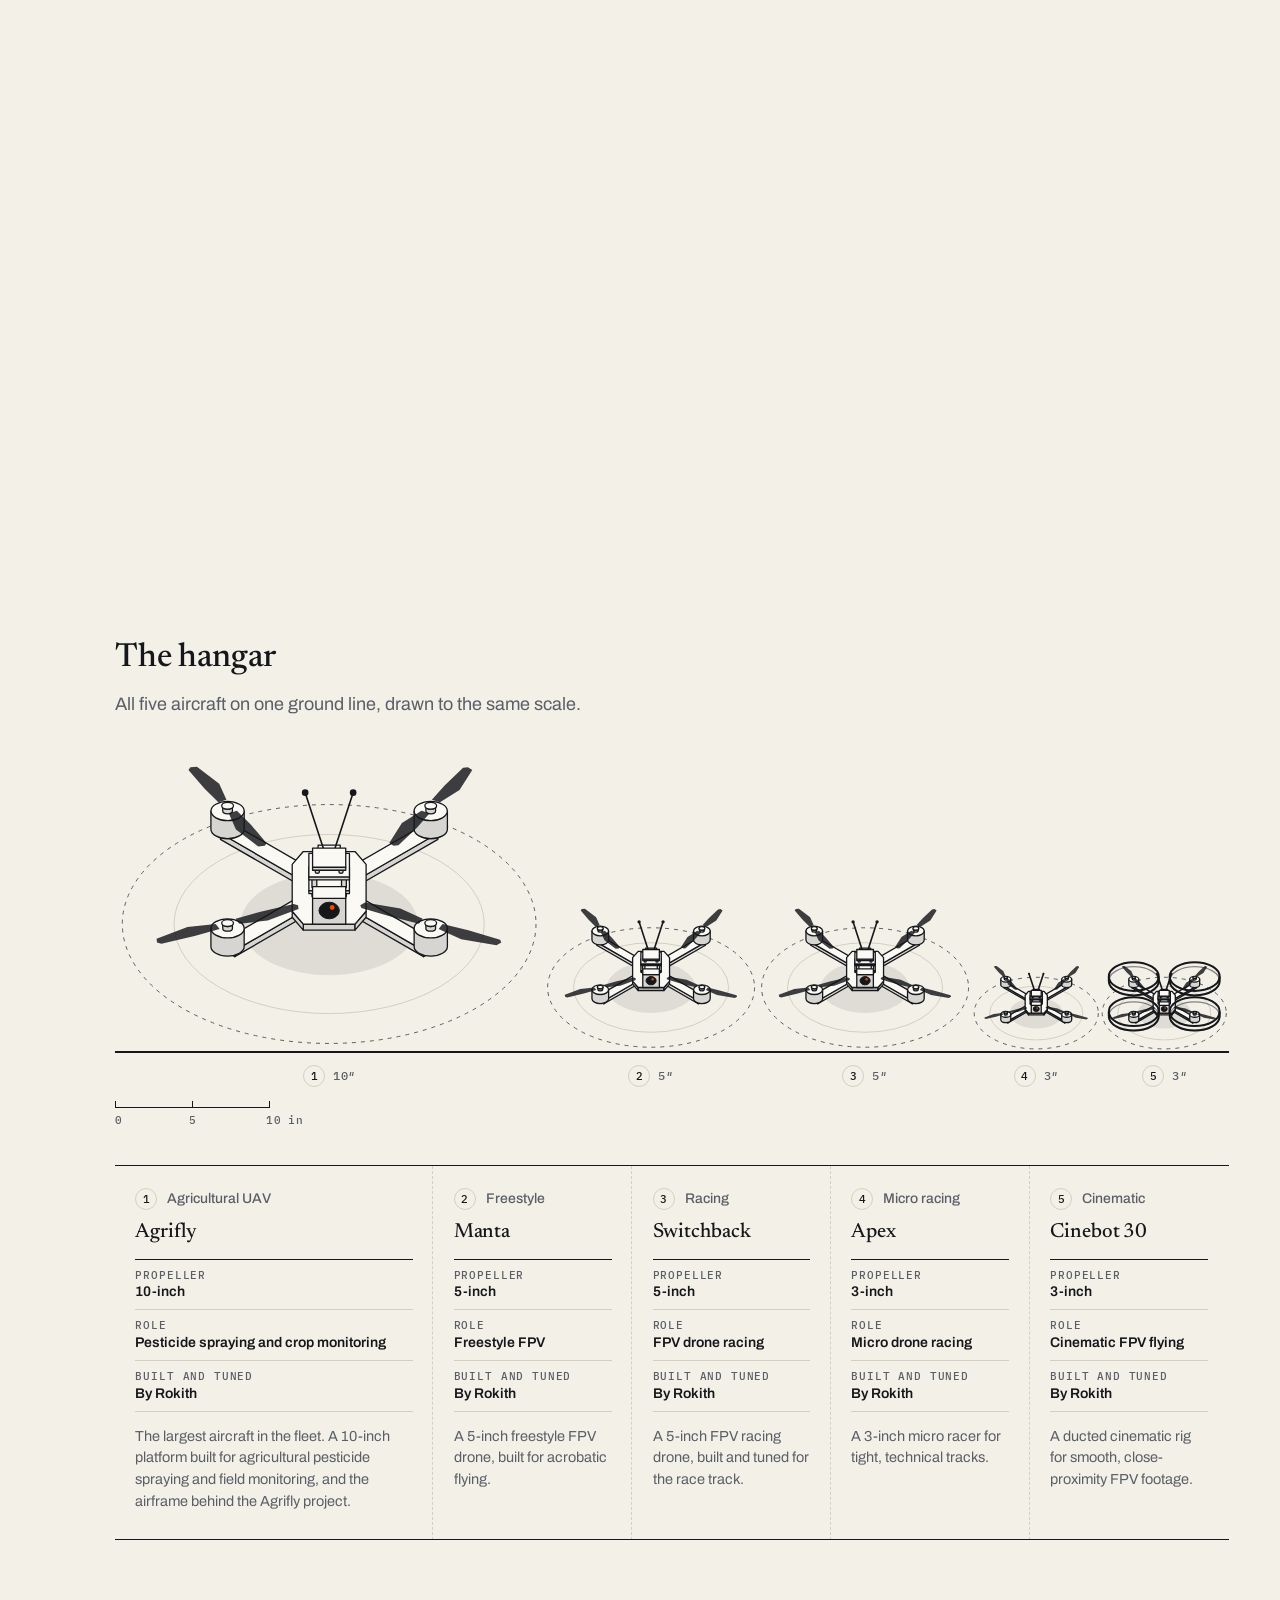
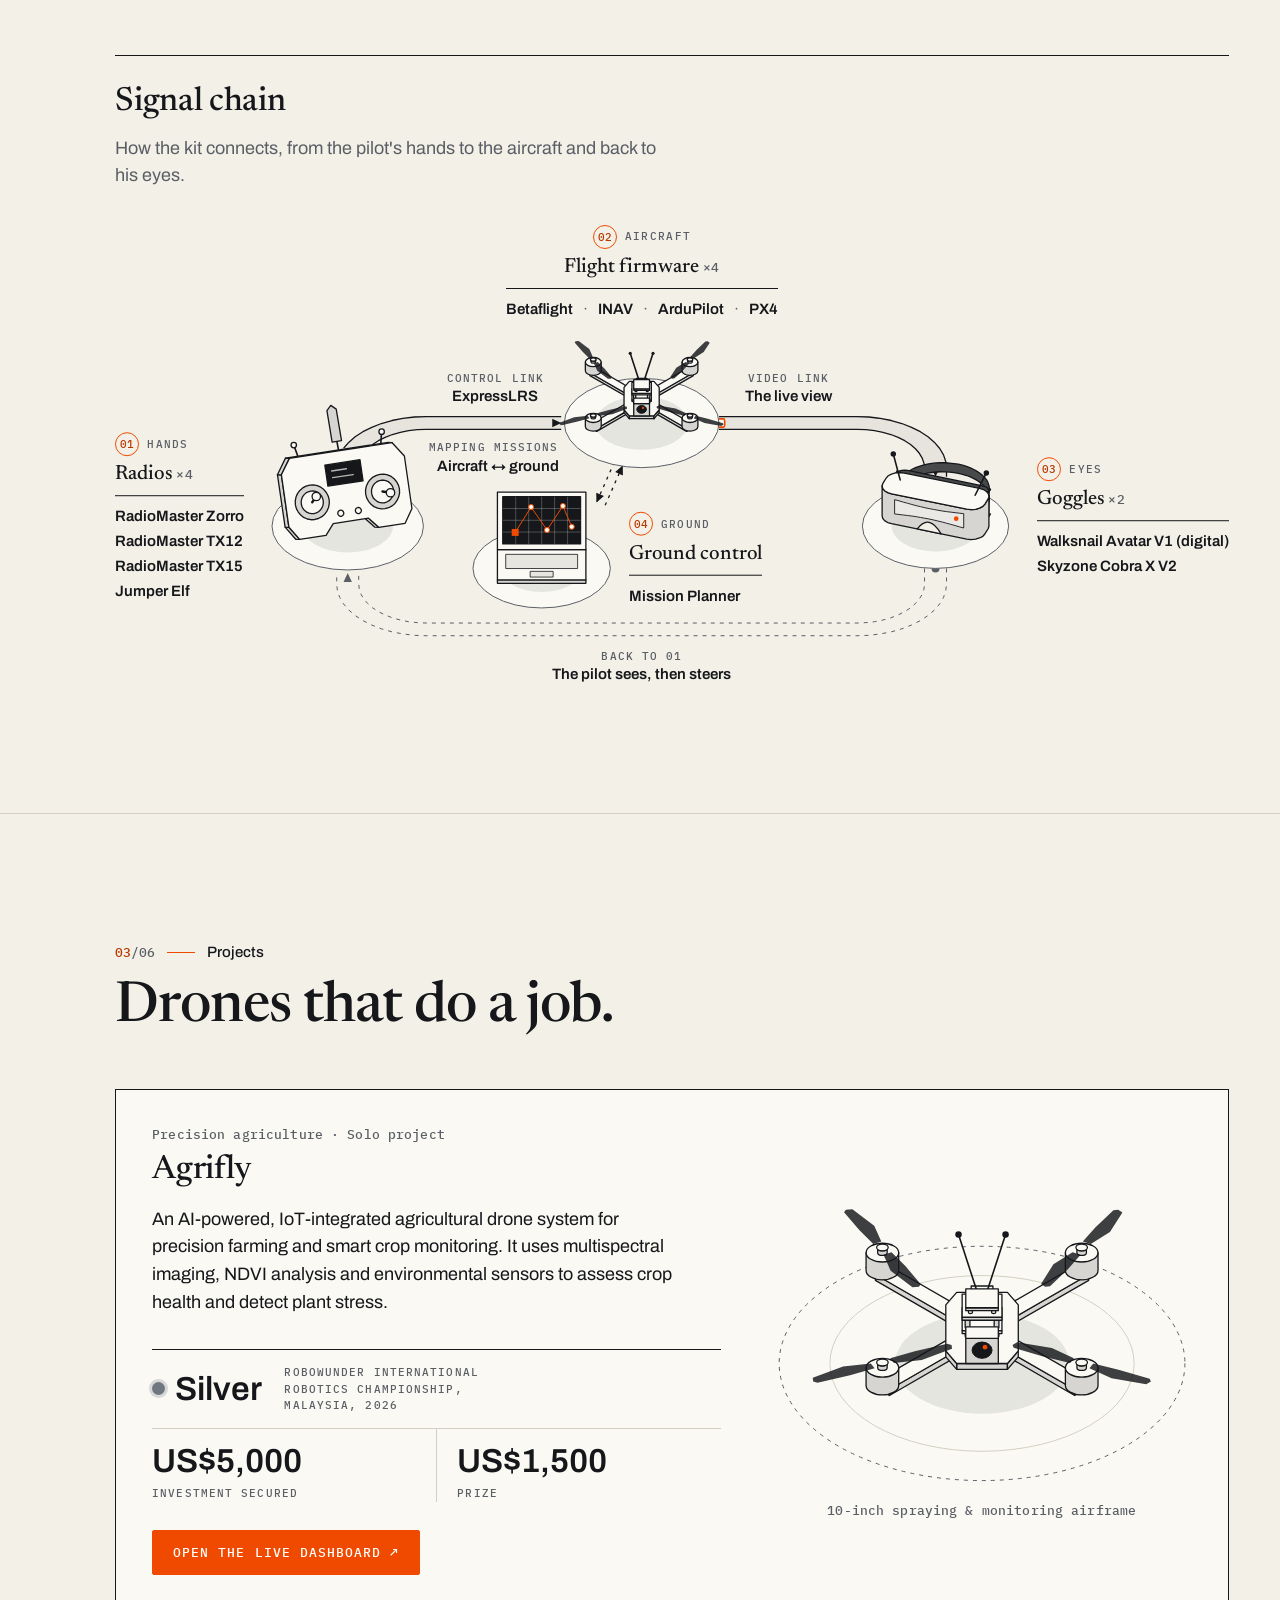
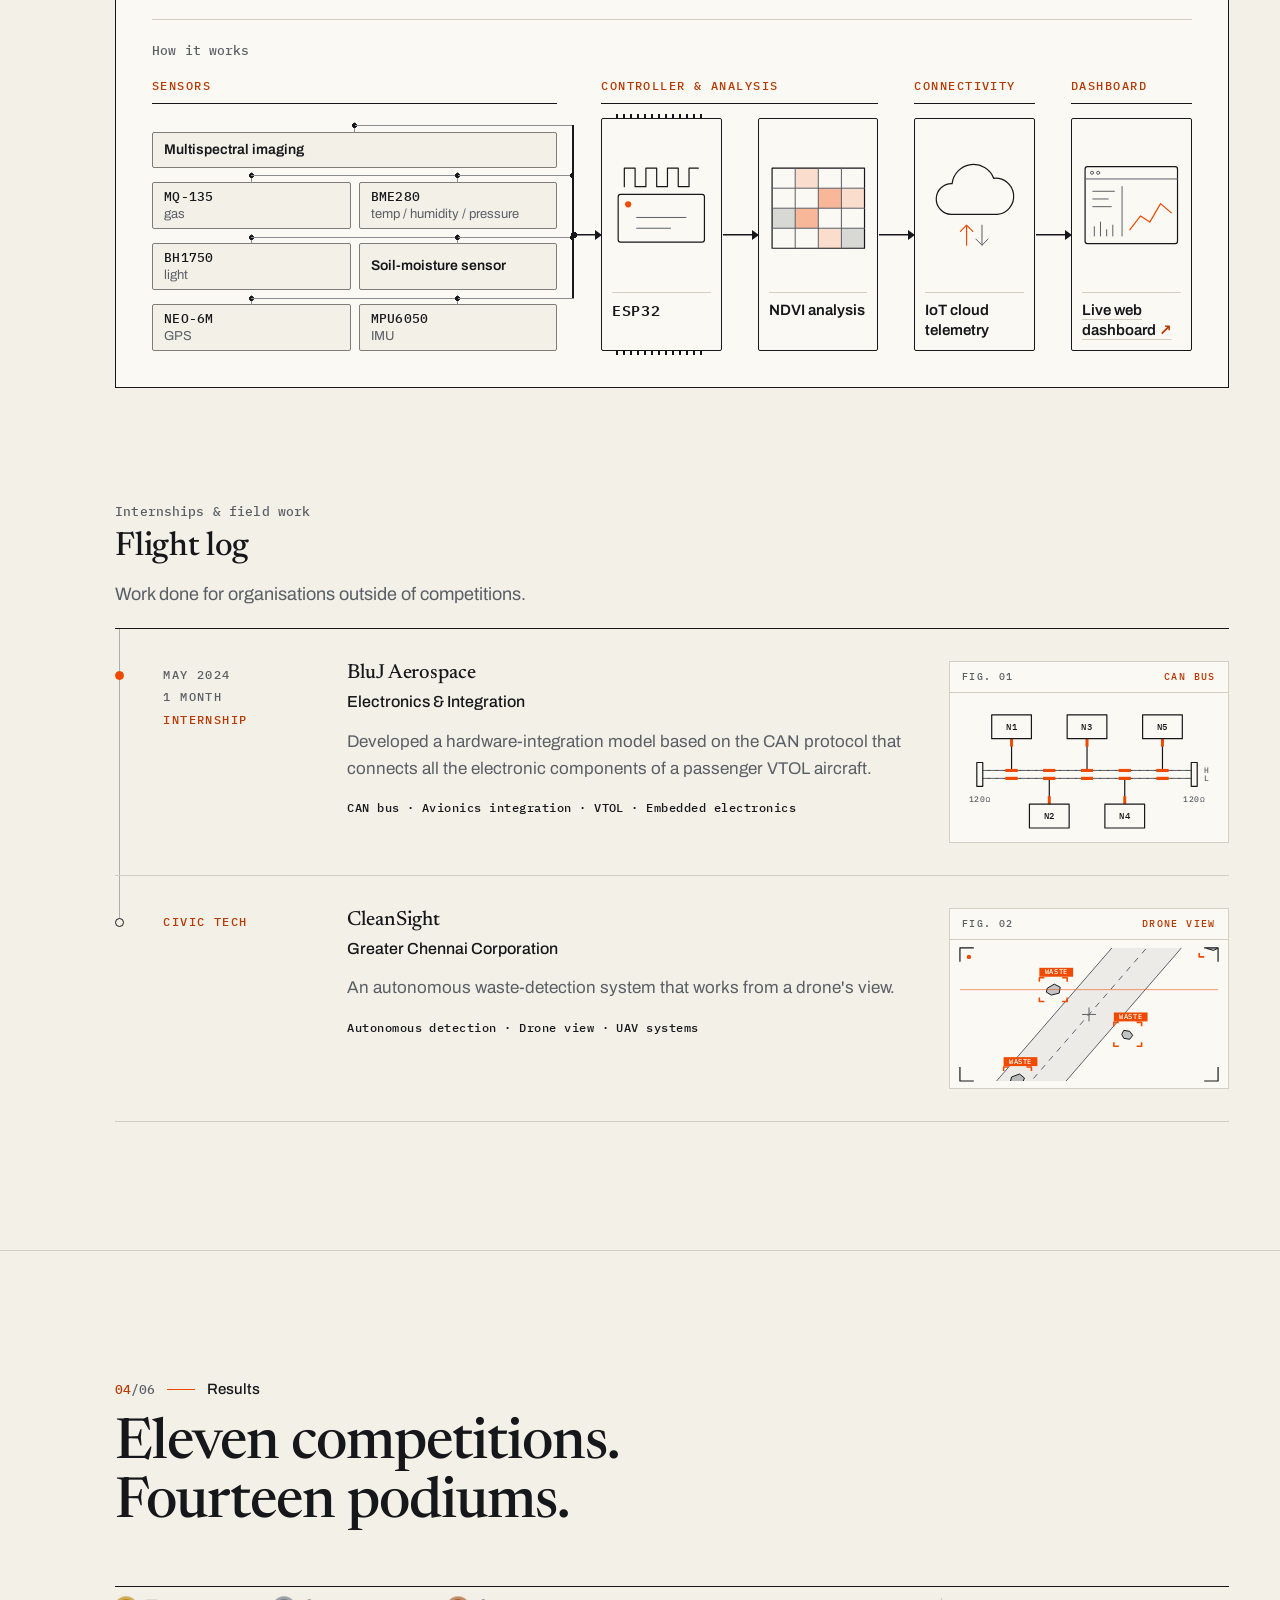
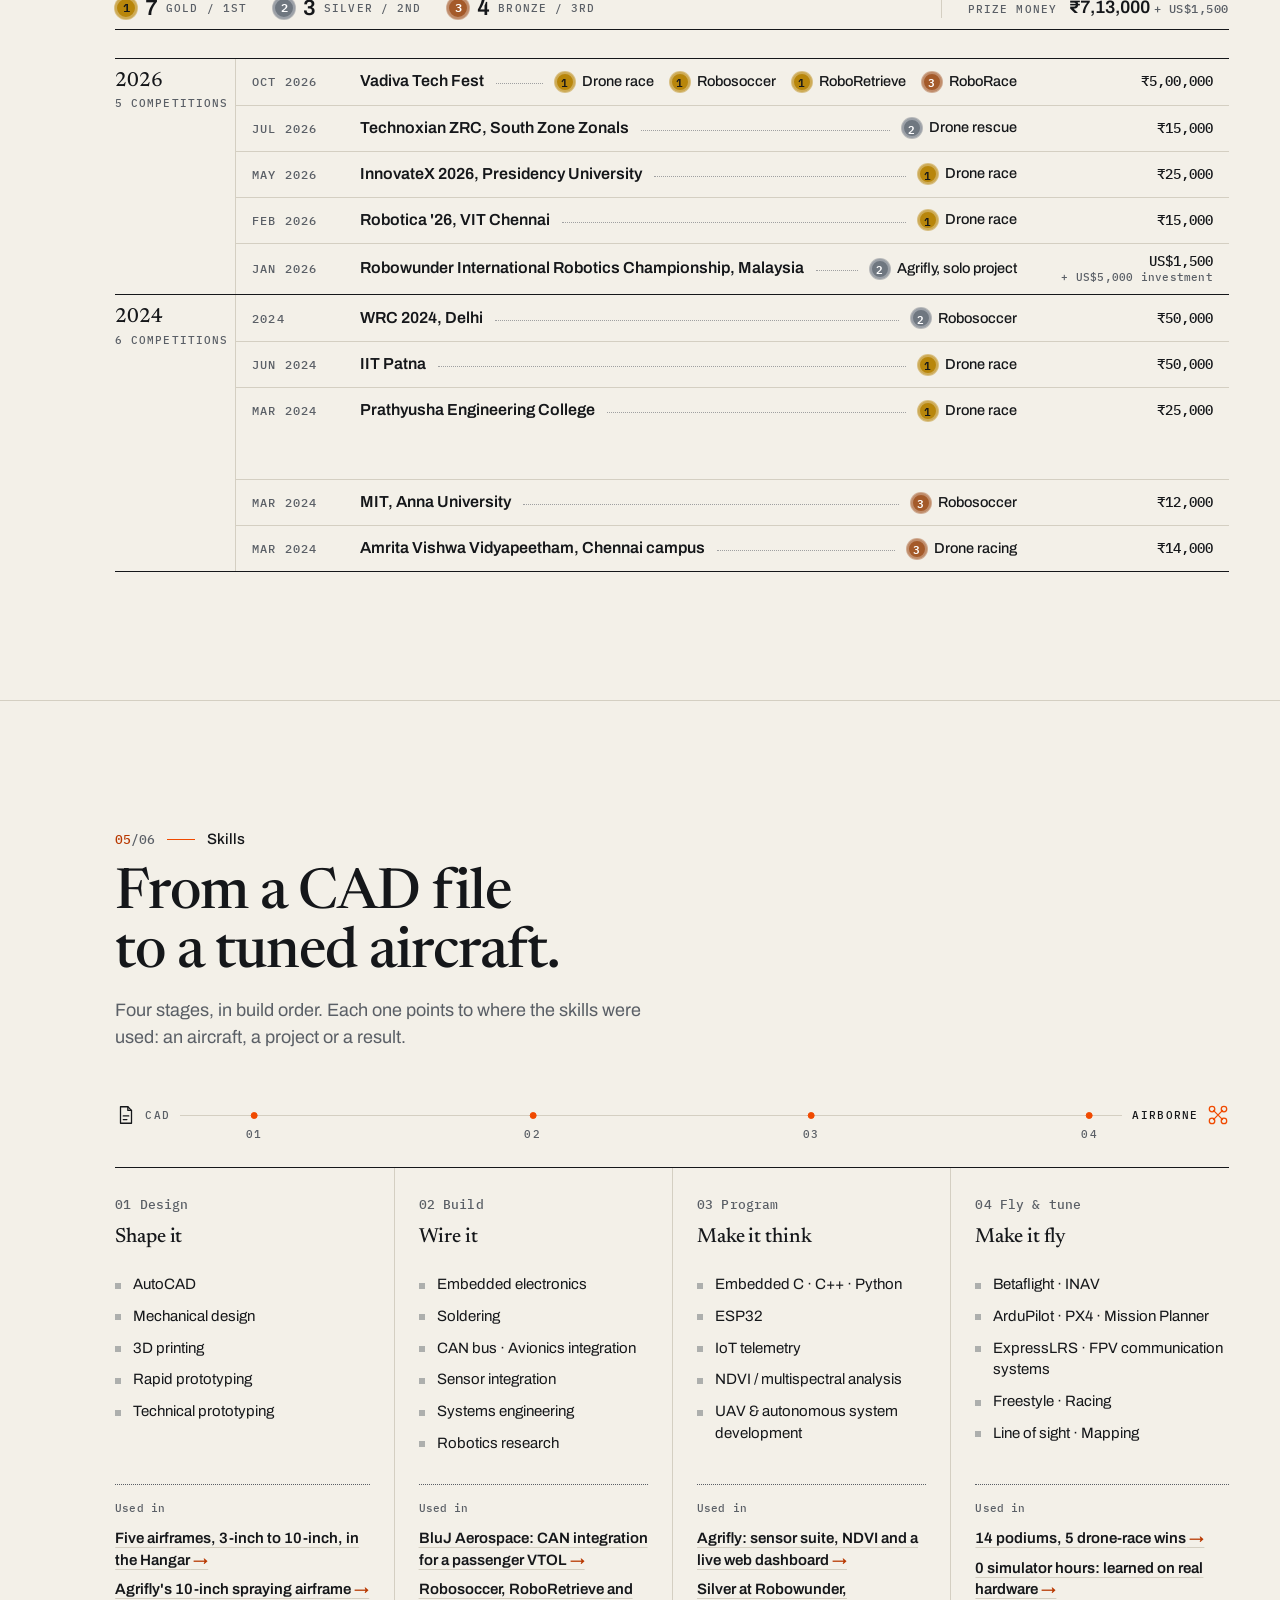
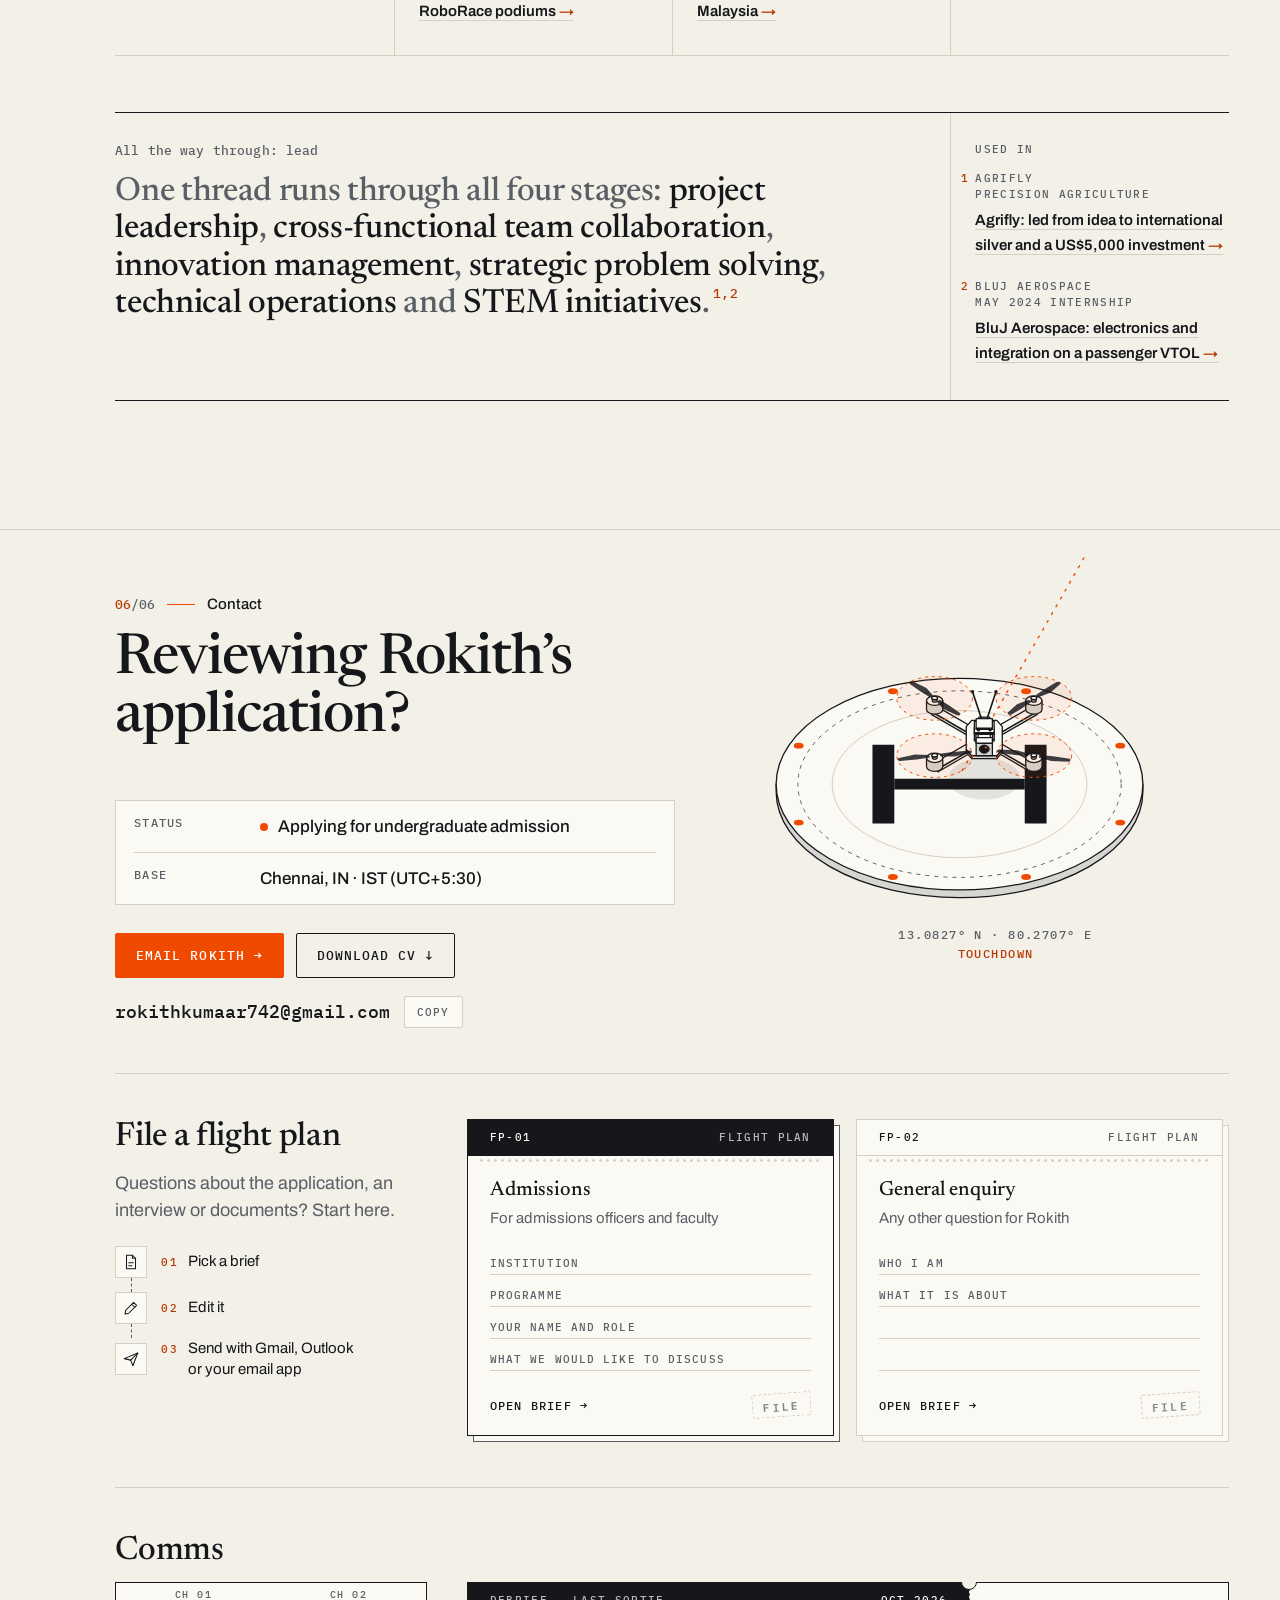
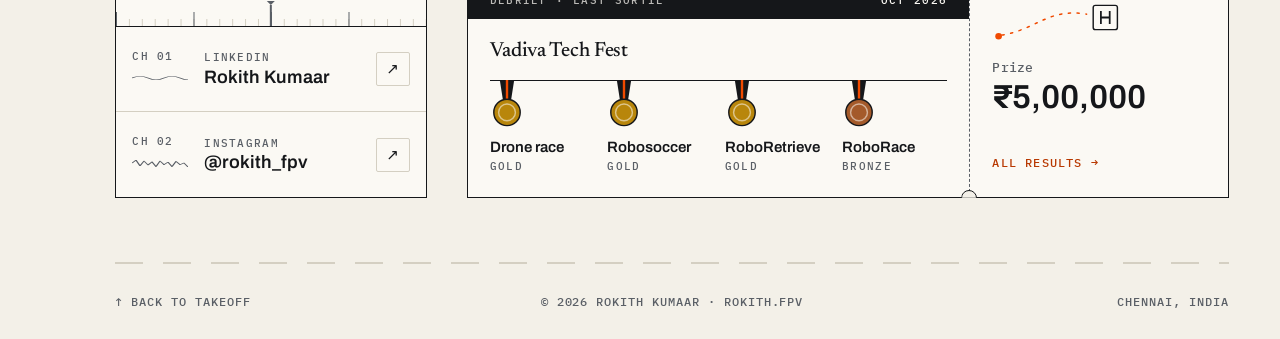
==== commit 983e43a4: "Layout: Agrifly "How it works" as a data-flow diagram, content-sized blocks site-wide (#24) - How it" ====
--- a/index.html
+++ b/index.html
@@ -205,41 +205,44 @@
           </dl>
           <a class="btn primary mission-cta" href="https://agrifly-live.vercel.app/" target="_blank" rel="noopener">Open the live dashboard ↗<span class="sr-only"> (opens in new tab)</span></a>
         </div>
+        <!-- How it works: the system as the data flow it is. Sensor chips feed one bus into the ESP32, then NDVI analysis,
+             cloud telemetry and the live dashboard. The lists are the content, in flow order; leaders, arrows, drawings
+             and data dots are decoration (aria-hidden). Layout follows the panel's width (container queries in styles.css). -->
         <div class="mission-system">
           <p class="mono-label">How it works</p>
-          <ul class="system-groups">
-            <li>
+          <ol class="flow">
+            <li class="fl-stage fl-sensors">
               <h4>Sensors</h4>
-              <ul>
-                <li>Multispectral imaging</li>
-                <li>MQ-135 <span>· gas</span></li>
-                <li>BME280 <span>· temp / humidity / pressure</span></li>
-                <li>BH1750 <span>· light</span></li>
-                <li>Soil-moisture sensor</li>
-                <li>NEO-6M <span>· GPS</span></li>
-                <li>MPU6050 <span>· IMU</span></li>
+              <ul class="fl-bank">
+                <li>Multispectral imaging<i class="fl-tx" aria-hidden="true" style="--t:0s"></i></li>
+                <li>MQ-135 <span><span class="sep">· </span>gas</span><i class="fl-tx" aria-hidden="true" style="--t:.5s"></i></li>
+                <li>BME280 <span><span class="sep">· </span>temp / humidity / pressure</span><i class="fl-tx" aria-hidden="true" style="--t:.25s"></i></li>
+                <li>BH1750 <span><span class="sep">· </span>light</span><i class="fl-tx" aria-hidden="true" style="--t:.75s"></i></li>
+                <li>Soil-moisture sensor<i class="fl-tx" aria-hidden="true" style="--t:.1s"></i></li>
+                <li>NEO-6M <span><span class="sep">· </span>GPS</span><i class="fl-tx" aria-hidden="true" style="--t:.6s"></i></li>
+                <li>MPU6050 <span><span class="sep">· </span>IMU</span><i class="fl-tx" aria-hidden="true" style="--t:.35s"></i></li>
               </ul>
             </li>
-            <li>
+            <li class="fl-stage fl-ctrl">
               <h4>Controller &amp; analysis</h4>
-              <ul>
-                <li>ESP32</li>
-                <li>NDVI analysis</li>
+              <ul class="fl-chain">
+                <li class="fl-node fl-board"><i class="fl-in" aria-hidden="true" style="--t:1.3s"><i></i></i><svg class="fl-art" viewBox="0 0 64 56" aria-hidden="true" focusable="false"><path d="M8 16V4h7v12h7V4h7v12h7V4h7v12h7V4h6"/><rect x="4" y="21" width="56" height="31" rx="1.5"/><circle class="hot" cx="10.5" cy="27.5" r="2"/><path class="thin" d="M16 36h32M16 43h22"/></svg><span class="fl-name">ESP32</span></li>
+                <li class="fl-node"><i class="fl-in" aria-hidden="true" style="--t:2.3s"><i></i></i><svg class="fl-art" viewBox="0 0 64 56" aria-hidden="true" focusable="false"><path class="c1" d="M17 4h15v13H17zM47 17h15v13H47zM32 43h15v13H32z"/><path class="c2" d="M32 17h15v13H32zM17 30h15v13H17z"/><path class="c3" d="M2 30h15v13H2zM47 43h15v13H47z"/><rect x="2" y="4" width="60" height="52"/><path class="thin" d="M17 4v52M32 4v52M47 4v52M2 17h60M2 30h60M2 43h60"/></svg><span class="fl-name">NDVI analysis</span></li>
               </ul>
             </li>
-            <li>
+            <li class="fl-stage fl-net">
               <h4>Connectivity</h4>
-              <ul>
-                <li>IoT cloud telemetry</li>
+              <ul class="fl-chain">
+                <li class="fl-node"><i class="fl-in" aria-hidden="true" style="--t:3.3s"><i></i></i><svg class="fl-art" viewBox="0 0 64 56" aria-hidden="true" focusable="false"><path d="M17 34a10 10 0 0 1 .6-20 14 14 0 0 1 27-3.4A11.5 11.5 0 0 1 47 34z"/><path class="hot" d="M27 54V41M23 45l4-4 4 4"/><path class="thin" d="M37 41v13M33 50l4 4 4-4"/></svg><span class="fl-name">IoT cloud telemetry</span></li>
               </ul>
             </li>
-            <li>
+            <li class="fl-stage fl-dash">
               <h4>Dashboard</h4>
-              <ul>
-                <li><a href="https://agrifly-live.vercel.app/" target="_blank" rel="noopener">Live web dashboard<span class="sr-only"> (opens in new tab)</span></a></li>
+              <ul class="fl-chain">
+                <li class="fl-node fl-end"><i class="fl-in" aria-hidden="true" style="--t:4.3s"><i></i></i><svg class="fl-art" viewBox="0 0 64 56" aria-hidden="true" focusable="false"><rect x="2" y="3" width="60" height="50" rx="1.5"/><path class="thin" d="M2 11h60M26 16v32"/><circle class="thin" cx="6.5" cy="7" r="1"/><circle class="thin" cx="10.5" cy="7" r="1"/><path class="hot" d="M31 44l7-9 6 4 7-12 7 6"/><path class="thin" d="M7 19h14M7 24h10M7 29h12M8 48v-6M12 48v-9M16 48v-4M20 48v-7"/></svg><a href="https://agrifly-live.vercel.app/" target="_blank" rel="noopener">Live web dashboard<span class="sr-only"> (opens in new tab)</span></a></li>
               </ul>
             </li>
-          </ul>
+          </ol>
         </div>
       </article>
 
--- a/styles.css
+++ b/styles.css
@@ -274,7 +274,8 @@
 .chips li { font: 500 12px/1.3 var(--mono); padding: 7px 10px; border: 1px solid var(--line); border-radius: 2px; background: var(--surface); }
 
 /* ── About ── */
-.about-grid { display: grid; grid-template-columns: minmax(0, 1.2fr) minmax(0, 1fr); gap: clamp(32px, 6vw, 88px); align-items: start; }
+/* 1.4 : 1 so the story and the facts list end level (within ~40px) at every two-column width */
+.about-grid { display: grid; grid-template-columns: minmax(0, 1.4fr) minmax(0, 1fr); gap: clamp(32px, 6vw, 88px); align-items: start; }
 .story p { font-size: 19px; max-width: 58ch; }
 .story p + p { margin-top: 18px; }
 .story p:first-of-type { font-size: 22px; line-height: 1.45; font-weight: 500; }
@@ -408,12 +409,16 @@
 .bay-spec dd { font-size: 14px; font-weight: 600; line-height: 1.35; }
 .bay-desc { padding-top: 14px; font-size: 14.5px; line-height: 1.5; color: var(--muted); }
 
-@media (max-width: 999px) { .spec-sheet { --cols: 3; } }
+/* Agrifly's card carries the longest description, so it gets the room: 1.6 columns wide in the row of five (--cols
+   then counts narrow columns, for .bay-name), and two columns wide at three and two across, which also fills the
+   grid with no empty cell. Below 1200px five across leaves the other cards half empty, so the sheet goes to three. */
+@media (min-width: 1200px) { .spec-sheet { --cols: 5.6; grid-template-columns: minmax(0, 1.6fr) repeat(4, minmax(0, 1fr)); } }
+@media (max-width: 1199px) { .spec-sheet { --cols: 3; } .spec-card:first-child { grid-column: span 2; } }
 @media (max-width: 699px) {
   .spec-sheet { --cols: 2; }
   .craft-inch, .scale-bar .sb-mid { display: none; }
 }
-@media (max-width: 479px) { .spec-sheet { --cols: 1; } }
+@media (max-width: 479px) { .spec-sheet { --cols: 1; } .spec-card:first-child { grid-column: auto; } }
 
 /* 3. Signal chain: the kit drawn as the loop it is. Radio, aircraft and goggles stand on a track on the ground plane:
    control link up to the aircraft, video link on to the goggles, and back to the radio (the pilot sees, then steers).
@@ -577,24 +582,169 @@
 .mp-medal dd::before { content: ""; flex: none; width: .4em; height: .4em; border-radius: 50%; background: var(--silver); box-shadow: 0 0 0 3px color-mix(in srgb, var(--silver) 25%, transparent); }
 .mission-cta { grid-area: cta; justify-self: start; margin-top: 28px; }
 
-.mission-system { margin-top: clamp(28px, 4vw, 44px); padding-top: 22px; border-top: 1px solid var(--line); }
-.system-groups { display: grid; grid-template-columns: minmax(0, 1.4fr) repeat(3, minmax(0, 1fr)); margin-top: 18px; }
-.system-groups > li { padding: 0 24px; border-left: 1px solid var(--line); }
-.system-groups > li:first-child { padding-left: 0; border-left: 0; }
-.system-groups > li:last-child { padding-right: 0; }
-.system-groups h4 { font: 500 12px/1.4 var(--mono); letter-spacing: .12em; text-transform: uppercase; color: var(--accent-ink); padding-bottom: 10px; margin-bottom: 6px; border-bottom: 1px solid var(--ink); }
-.system-groups li li { padding: 6px 0; font-size: 15px; font-weight: 500; line-height: 1.45; border-bottom: 1px dotted var(--line); }
-.system-groups li li:last-child { border-bottom: 0; }
-.system-groups li li span { color: var(--muted); font-weight: 400; }
-.system-groups a { text-decoration: underline; text-decoration-color: var(--line); text-underline-offset: 4px; transition: color .15s, text-decoration-color .15s; }
-.system-groups a::after { content: "\00a0\2197" / ""; color: var(--accent-ink); }
-.system-groups a:hover { color: var(--accent-ink); text-decoration-color: currentColor; }
+/* How it works: a data-flow diagram. Sensor chips hang off leader lines that join one bus into the ESP32; the
+   ESP32, NDVI analysis, cloud telemetry and the dashboard are plates joined by arrows. Laid out by the panel's
+   width, not the viewport:
+   >= 960px  one row: chip bank (2 across), bus up its right side, then the four plates; plates take the bank's height.
+   520-959px two rows: chip bank (4 across from 760px, else 2), then the four plates in a row.
+   < 520px   one column: chips 2 across (1 below a 340px panel), then the plates stacked.
+   Below 960px the bus is a vertical axis on the left (--ax) that runs on through every plate (plates are opaque and
+   hide it), so the flow reads top to bottom. All lines are borders and gradients on the items themselves. */
+.mission-system { margin-top: clamp(28px, 4vw, 44px); padding-top: 22px; border-top: 1px solid var(--line); container-type: inline-size; }
+.flow {
+  --rg: 14px; --cg: 8px;            /* chip bank: row gap (leaders run in it), column gap */
+  --ax: 40px; --in: 56px;           /* narrow layouts: axis x, and the indent of chips and labels right of it */
+  --link: 36px;                     /* arrow length between plates */
+  --lead: color-mix(in srgb, var(--muted) 70%, var(--surface));   /* leader lines: quieter than the bus */
+  --T: 5.4s;                        /* one loop of the data dots */
+  --sg: 24px;                       /* gap between stages */
+  display: flex; flex-direction: column; gap: var(--sg); margin-top: 18px;
+}
+.fl-stage { position: relative; display: flex; flex-direction: column; min-width: 0; }
+/* the axis, stage by stage: each stage draws it from the gap above down its own height; plates are opaque and sit on it */
+.fl-stage:not(.fl-sensors)::before { content: ""; position: absolute; left: calc(var(--ax) - 1px); top: calc(-1 * var(--sg)); bottom: 0; width: 2px; background: var(--ink); }
+.fl-stage h4 { margin: 0 0 14px var(--in); padding-bottom: 8px; border-bottom: 1px solid var(--ink); font: 500 12px/1.4 var(--mono); letter-spacing: .12em; text-transform: uppercase; color: var(--accent-ink); }
+
+/* the chip bank; Multispectral imaging (a camera, not a chip) takes a full row */
+.fl-bank { position: relative; display: grid; grid-template-columns: repeat(2, minmax(0, 1fr)); gap: var(--rg) var(--cg); margin-left: var(--in); padding-top: var(--rg); }
+.fl-bank > li:first-child { grid-column: 1 / -1; }
+.fl-bank > li {
+  position: relative; display: flex; flex-direction: column; justify-content: center; min-height: 36px; padding: 5px 11px;
+  border: 1px solid color-mix(in srgb, var(--ink) 45%, var(--line)); border-radius: 2px; background: var(--bg);
+  font: 500 13px/1.35 var(--mono); letter-spacing: .02em;
+}
+.fl-bank > li:first-child, .fl-bank > li:nth-child(5) { font: 600 14px/1.35 var(--display); letter-spacing: 0; }   /* no part number: the name only */
+.fl-bank span { font: 400 13px/1.35 var(--display); letter-spacing: 0; color: var(--muted); }   /* the role, on its own line */
+.fl-bank .sep { display: none; }
+/* leader: a stub up from the chip into the row gap, a junction dot, and a run along the gap to the bus */
+.fl-bank > li::before {
+  content: ""; position: absolute; left: calc(50% - 3.5px); bottom: 100%; width: 7px; height: calc(var(--rg) / 2 + 3.5px);
+  background: radial-gradient(circle at 50% 3.5px, var(--ink) 2.2px, transparent 2.7px) no-repeat, linear-gradient(var(--lead), var(--lead)) 50% 0 / 1px 100% no-repeat;
+}
+.fl-bank > li::after { content: ""; position: absolute; top: calc(var(--rg) / -2 - .5px); right: 50%; left: var(--from); border-top: 1px solid var(--lead); pointer-events: none; }
+.fl-bank > li { --from: calc(var(--ax) - var(--in)); }                  /* first in its row: back to the axis */
+.fl-bank > li:nth-child(2n+3) { --from: calc(-100% - var(--cg)); }      /* second in its row: back over the first */
+/* the axis starts at the first leader */
+.fl-bank::before { content: ""; position: absolute; left: calc(var(--ax) - var(--in) - 1px); top: calc(var(--rg) / 2 - .5px); bottom: 0; width: 2px; background: var(--ink); }
+
+/* plates */
+.fl-chain { display: flex; flex-direction: column; gap: var(--link); flex: 1; }
+.fl-node {
+  position: relative; z-index: 1; display: flex; align-items: center; gap: 14px; min-height: 66px; padding: 9px 14px 9px 11px;
+  border: 1px solid var(--ink); border-radius: 2px; background: var(--surface);
+  font: 600 15px/1.3 var(--display);
+}
+.fl-art { flex: none; display: block; width: 56px; height: 49px; overflow: visible; fill: none; stroke: var(--ink); stroke-width: 1.2; stroke-linecap: round; stroke-linejoin: round; }
+.fl-art * { vector-effect: non-scaling-stroke; }
+.fl-art .thin { stroke: var(--muted); stroke-width: 1; }
+.fl-art .hot { stroke: var(--accent); }
+.fl-art circle.hot { fill: var(--accent); stroke: none; }
+.fl-art .c1 { fill: color-mix(in srgb, var(--accent) 16%, transparent); stroke: none; }
+.fl-art .c2 { fill: color-mix(in srgb, var(--accent) 38%, transparent); stroke: none; }
+.fl-art .c3 { fill: color-mix(in srgb, var(--muted) 22%, transparent); stroke: none; }
+/* the ESP32 is drawn as a module: castellated pads down both long edges */
+.fl-board::before, .fl-board::after { content: ""; position: absolute; top: 12px; bottom: 12px; width: 4px; background: repeating-linear-gradient(var(--ink) 0 2px, transparent 2px 7px); }
+.fl-board::before { left: -5px; }
+.fl-board::after { right: -5px; }
+.fl-board .fl-name { font: 600 15px/1.3 var(--mono); letter-spacing: .04em; }
+/* the dashboard plate is the link; the whole plate is the target, and focus rings the plate */
+.fl-end { transition: border-color .15s, box-shadow .15s; }
+.fl-end a { text-decoration: underline; text-decoration-color: var(--line); text-underline-offset: 4px; transition: color .15s, text-decoration-color .15s; }
+.fl-end a::before { content: ""; position: absolute; inset: 0; z-index: 1; }
+.fl-end a::after { content: "\00a0\2197" / ""; color: var(--accent-ink); }
+.fl-end a:focus-visible { outline: none; }
+.fl-end:has(a:focus-visible) { outline: 2px solid var(--accent); outline-offset: -6px; }
+.fl-end:hover { box-shadow: inset 0 -3px 0 var(--accent); }
+.fl-end:hover a { color: var(--accent-ink); text-decoration-color: currentColor; }
+
+/* arrows into each plate. Narrow: an arrowhead on the plate's top edge, on the axis. */
+.fl-in { position: absolute; left: calc(var(--ax) - 6px); bottom: 100%; width: 12px; height: 22px; pointer-events: none; }
+.fl-in::after { content: ""; position: absolute; left: 1px; bottom: 0; border: 5px solid transparent; border-top: 7px solid var(--ink); border-bottom: 0; }
+/* data dots: one per leader and per arrow, all on the shared loop --T; --t places each in it */
+.fl-in > i, .fl-tx { position: absolute; width: 6px; height: 6px; border-radius: 50%; background: var(--accent); opacity: 0; animation: fl-run var(--T) linear infinite; animation-delay: calc(var(--t, 0s) - var(--T)); }
+.fl-in > i { --dy: 14px; left: 3px; top: 0; }
+.fl-tx { --dy: calc(var(--rg) / -2 - 2px); left: calc(50% - 3px); top: -5px; animation-name: fl-hop; }
+@keyframes fl-run { 0% { opacity: 0; transform: none; } 3%, 14% { opacity: 1; } 17%, 100% { opacity: 0; transform: translate(var(--dx, 0), var(--dy, 0)); } }
+@keyframes fl-hop { 0% { opacity: 0; transform: none; } 2%, 7% { opacity: 1; } 10%, 100% { opacity: 0; transform: translateY(var(--dy)); } }
+.js .flow:not(.live) :is(.fl-in > i, .fl-tx) { animation-play-state: paused; }
+
+/* very narrow phones: one chip per row, each leader straight back to the axis */
+@container (max-width: 339px) {
+  .fl-bank { grid-template-columns: minmax(0, 1fr); }
+  .fl-bank > li:nth-child(n) { --from: calc(var(--ax) - var(--in)); }
+}
+
+/* 520-959: the bank, then the four plates in one row, joined left to right */
+@container (min-width: 520px) {
+  .flow { --sg: 26px; flex-direction: row; flex-wrap: wrap; column-gap: var(--link); }
+  .fl-stage:is(.fl-net, .fl-dash)::before { display: none; }
+  .fl-sensors { flex: 0 0 100%; }
+  .fl-ctrl { flex: 2 1 var(--link); }     /* two plates and an arrow; the basis keeps all four plates the same width */
+  .fl-net, .fl-dash { flex: 1 1 0; }
+  .fl-net h4, .fl-dash h4 { margin-left: 0; }
+  .fl-ctrl .fl-chain { flex-direction: row; }
+  .fl-ctrl .fl-node { flex: 1 1 0; min-width: 0; }
+  .fl-chain { flex-direction: row; }
+  .fl-node { flex: 1 1 0; }
+  /* arrows between plates run left to right; the ESP32 keeps its arrow from the axis above */
+  .fl-node:not(.fl-board) .fl-in { left: auto; right: 100%; bottom: auto; top: calc(50% - 6px); width: var(--link); height: 12px; background: linear-gradient(var(--ink), var(--ink)) 0 50% / calc(100% - 6px) 1.5px no-repeat; }
+  .fl-node:not(.fl-board) .fl-in::after { left: auto; right: 0; bottom: 1px; border: 5px solid transparent; border-left: 7px solid var(--ink); border-right: 0; }
+  .fl-node:not(.fl-board) .fl-in > i { --dx: calc(var(--link) - 12px); --dy: 0; top: 3px; left: 0; }
+  .fl-board::before, .fl-board::after { top: auto; bottom: -5px; width: auto; height: 4px; background: repeating-linear-gradient(90deg, var(--ink) 0 2px, transparent 2px 7px); }
+  .fl-board::before { left: 60px; right: 12px; }
+  .fl-board::after { display: none; }
+}
+/* 520-759: too narrow for a drawing beside each name, so each plate stands upright: drawing over the name, both
+   on the axis line, so the ESP32's arrow still lands on its drawing */
+@container (min-width: 520px) and (max-width: 759px) {
+  .flow { --link: 26px; }
+  .fl-node { flex-direction: column; align-items: flex-start; gap: 8px; padding-right: 9px; }
+}
+/* 760-959: the bank four across (camera on two) */
+@container (min-width: 760px) {
+  .fl-bank { grid-template-columns: repeat(4, minmax(0, 1fr)); }
+  .fl-bank > li:first-child { grid-column: span 2; }
+  .fl-bank > li:nth-child(n+2) { --from: calc(-100% - var(--cg)); }
+  .fl-bank > li:nth-child(4) { --from: calc(var(--ax) - var(--in)); }
+  .fl-bank > li:nth-child(2) { --from: calc(-200% - 2 * var(--cg)); }   /* after the camera, which is two wide */
+}
+
+/* >= 960: one row. The bank keeps two across; the bus runs up its right side and into the ESP32 at mid-height;
+   the plates stand as tall as the bank, drawing above a title block. */
+@container (min-width: 960px) {
+  .flow { --in: 0px; --bus: 44px; --rx: 16px; flex-wrap: nowrap; }
+  .fl-sensors { flex: 1 1 0; margin-right: calc(var(--bus) - var(--link)); }
+  .fl-ctrl, .fl-net, .fl-dash { flex: none; }
+  .fl-ctrl .fl-node, .fl-node { flex: none; width: clamp(108px, 11.6cqi, 136px); }
+  .fl-bank { grid-template-columns: repeat(2, minmax(0, 1fr)); }
+  .fl-bank > li:first-child { grid-column: 1 / -1; }
+  .fl-bank::before, .fl-stage:not(.fl-sensors)::before { display: none; }
+  /* leaders run right; the last chip in each row also draws the bus down to the next row's leader */
+  /* (offsets are from the chip's padding box, 1px inside its border) */
+  .fl-bank > li::after { left: 50%; right: calc(-100% - var(--cg) - var(--rx) - 4px); }
+  .fl-bank > li:nth-child(odd)::after { right: calc(-1 * var(--rx) - 2px); }
+  .fl-bank > li:nth-child(odd):not(:last-child)::after {   /* starts 3px early, so the junction dot on the bus fits in the box */
+    top: calc(var(--rg) / -2 - 3.5px); height: calc(100% + var(--rg) + 5px); border: 0;
+    background: radial-gradient(circle at calc(100% - 1px) 3.5px, var(--ink) 2.7px, transparent 3.2px),
+      linear-gradient(var(--ink), var(--ink)) 100% 3px / 2px calc(100% - 3px) no-repeat, linear-gradient(var(--lead), var(--lead)) 0 3px / 100% 1px no-repeat;
+  }
+  .fl-bank > li:first-child:not(:last-child)::after { background-size: 0 0, 2px calc(100% - 3px), 100% 1px; }   /* the top is a corner, not a junction: no dot */
+  .fl-node { flex-direction: column; align-items: stretch; gap: 0; padding: 12px 10px 10px; }
+  .fl-art { width: 100%; height: auto; max-height: 96px; margin: auto 0; }
+  /* title block: room for two lines in every plate, so the rules above the names line up */
+  .fl-name, .fl-node > a { display: block; min-height: calc(2.6em + 9px); margin-top: 12px; padding-top: 8px; border-top: 1px solid var(--line); }
+  .fl-node .fl-in, .fl-board .fl-in { left: auto; right: 100%; bottom: auto; top: calc(50% - 6px); width: var(--link); height: 12px; background: linear-gradient(var(--ink), var(--ink)) 0 50% / calc(100% - 6px) 1.5px no-repeat; }
+  .fl-node .fl-in::after { left: auto; right: 0; bottom: 1px; border: 5px solid transparent; border-left: 7px solid var(--ink); border-right: 0; }
+  .fl-node .fl-in > i { --dx: calc(var(--link) - 12px); --dy: 0; top: 3px; left: 0; }
+  /* the bus into the ESP32 starts on the bus line, with a junction dot */
+  .fl-board .fl-in { width: calc(var(--bus) - var(--rx) + 4px); background: radial-gradient(circle at 4px 50%, var(--ink) 3px, transparent 3.5px), linear-gradient(var(--ink), var(--ink)) 4px 50% / calc(100% - 10px) 1.5px no-repeat; }
+  .fl-board .fl-in > i { --dx: calc(var(--bus) - var(--rx) - 12px); left: 4px; }
+  .fl-board::before, .fl-board::after { display: block; top: -5px; bottom: auto; left: 14px; right: 14px; width: auto; height: 4px; background: repeating-linear-gradient(90deg, var(--ink) 0 2px, transparent 2px 7px); }
+  .fl-board::after { top: auto; bottom: -5px; }
+}
 
 @media (max-width: 1099px) {
   .mission-art svg { max-width: 280px; }
-  .system-groups { grid-template-columns: repeat(2, minmax(0, 1fr)); row-gap: 28px; }
-  .system-groups > li:nth-child(odd) { padding-left: 0; padding-right: 24px; border-left: 0; }
-  .system-groups > li:nth-child(even) { padding-right: 0; }
 }
 @media (max-width: 859px) {
   .mission-top { grid-template-columns: minmax(0, 1fr); grid-template-areas: "head" "art" "proof" "cta"; grid-template-rows: none; }
@@ -605,10 +755,6 @@
 @media (max-width: 379px) {
   .mission-proof { grid-template-columns: minmax(0, 1fr); }
   .mission-proof > div:nth-child(3) { padding-left: 0; border-left: 0; margin-top: 14px; border-top: 1px solid var(--line); }
-}
-@media (max-width: 599px) {
-  .system-groups { grid-template-columns: minmax(0, 1fr); row-gap: 24px; }
-  .system-groups > li, .system-groups > li:nth-child(odd), .system-groups > li:nth-child(even) { padding: 0; border-left: 0; }
 }
 
 /* Internships & field work: a flight log of dated entries on a timeline, each with a small schematic */
@@ -694,17 +840,19 @@
 @keyframes cs-rec { 0%, 50% { opacity: 1; } 50.01%, 100% { opacity: .15; } }
 
 @media (max-width: 1099px) {
-  .log-entry { grid-template-columns: 24px 140px minmax(0, 1fr); }
-  .log-fig { grid-column: 3; grid-row: 2; margin-top: 24px; max-width: 400px; }
+  /* the dates run inline above the entry, so the figure keeps its place beside the text (no half-empty row under it) */
+  .log-entry { grid-template-columns: 24px minmax(0, 1fr) minmax(200px, min(280px, 32%)); grid-template-rows: auto 1fr; }
+  .log-entry::before { margin-top: 3px; }
+  .log-entry:last-child::after { height: 44px; }
+  .log-meta { flex-direction: row; flex-wrap: wrap; gap: 0; padding-top: 0; }
+  .log-meta > span + span::before { content: " a0· a0"; color: var(--muted); }
+  .log-body { grid-column: 2; grid-row: 2; margin-top: 12px; }
+  .log-fig { grid-column: 3; grid-row: 1 / span 2; }
 }
 @media (max-width: 759px) {
   .log-entry { grid-template-columns: 24px minmax(0, 1fr); column-gap: 14px; padding: 26px 0; }
-  .log-entry::before { margin-top: 3px; }
   .log-entry:last-child::after { height: 38px; }
-  .log-meta { flex-direction: row; flex-wrap: wrap; gap: 0; padding-top: 0; }
-  .log-meta > span + span::before { content: "\00a0·\00a0"; color: var(--muted); }
-  .log-body { grid-column: 2; grid-row: 2; margin-top: 12px; }
-  .log-fig { grid-column: 2; grid-row: 3; max-width: none; }
+  .log-fig { grid-column: 2; grid-row: 3; margin-top: 24px; }
 }
 
 /* ── Results: podium board ── */
@@ -1155,13 +1303,11 @@
 .debrief-link:is(:hover, :focus-visible) .arr { transform: translateX(4px); }
 
 @media (max-width: 1099px) {
-  .lp-approach, .lp-end { grid-template-columns: 1fr; }
+  .lp-end { grid-template-columns: 1fr; }
   .lp-comms { padding-right: 0; }
   .debrief { grid-column: auto; margin-top: 0; }
   .lp-comms .comms { flex-direction: row; }   /* channels side by side under one dial */
   .lp-comms .comms li + li { border-top: 0; border-left: 1px solid var(--line); }
-  .lp-pad { max-width: 320px; justify-self: start; }  /* after the header and actions, so the section opens on its kicker and title */
-  .lp-art { overflow: hidden; }   /* keep the approach path inside the drawing, off the actions above */
   .lp-plans { grid-template-columns: repeat(2, minmax(0, 1fr)); }
   .lp-plans-head { grid-column: 1 / -1; padding-right: 0; }
   .lp-help { max-width: none; }
@@ -1171,7 +1317,9 @@
   .lp-steps li:not(:last-child)::before { left: 44px; right: 0; top: 16px; bottom: auto; border-left: 0; border-top: 1px dashed var(--muted); }
 }
 @media (max-width: 759px) {
-  .lp-pad { max-width: 220px; }
+  .lp-approach { grid-template-columns: 1fr; }
+  .lp-pad { max-width: 220px; justify-self: start; }  /* after the header and actions, so the section opens on its kicker and title */
+  .lp-art { overflow: hidden; }   /* keep the approach path inside the drawing, off the actions above */
   .lp-plans { grid-template-columns: 1fr; }
   .lp-steps { grid-template-columns: 1fr; gap: 0; }
   .lp-steps li { grid-template-columns: 32px minmax(0, 1fr); align-items: center; padding-bottom: 14px; }
@@ -1210,7 +1358,8 @@
   html { scroll-behavior: auto; }
   .js .reveal { opacity: 1; transform: none; transition: none; }
   .qa .disc, .craft .drone, .spec-card, .callout, .build-steps li, .build-steps p { transition: none; }
-  .mission-art .drone, .system-groups a { transition: none; }
+  .mission-art .drone, .fl-end, .fl-end a { transition: none; }
+  .fl-in > i, .fl-tx { animation: none; opacity: 1; transform: translate(calc(var(--dx, 0px) / 2), calc(var(--dy, 0px) / 2)); }   /* still frame: a dot half-way along every link */
   .log-entry::before { transition: none; }
   .log-fig .log-art *, .log-fig .can .node rect { animation-play-state: paused; }   /* each figure holds its --ph frame */
   .log-art .sweep { display: none; }
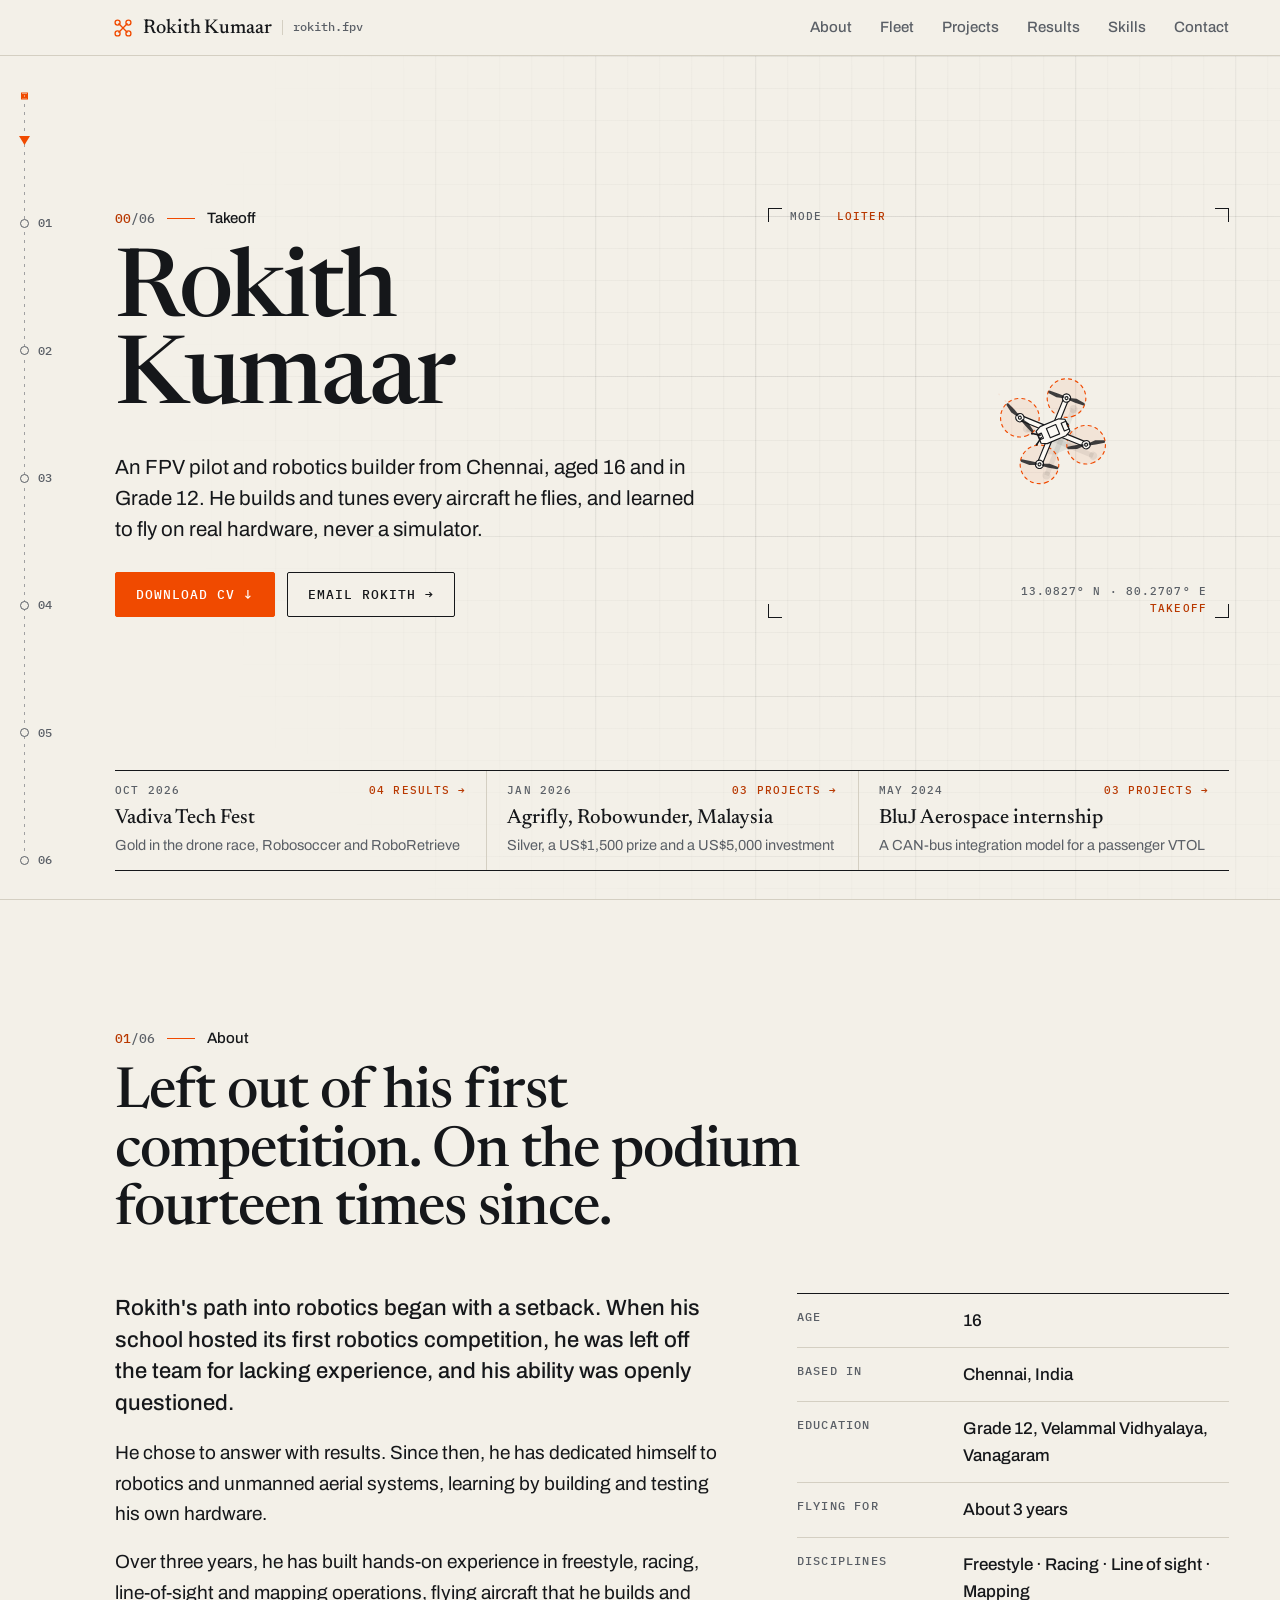
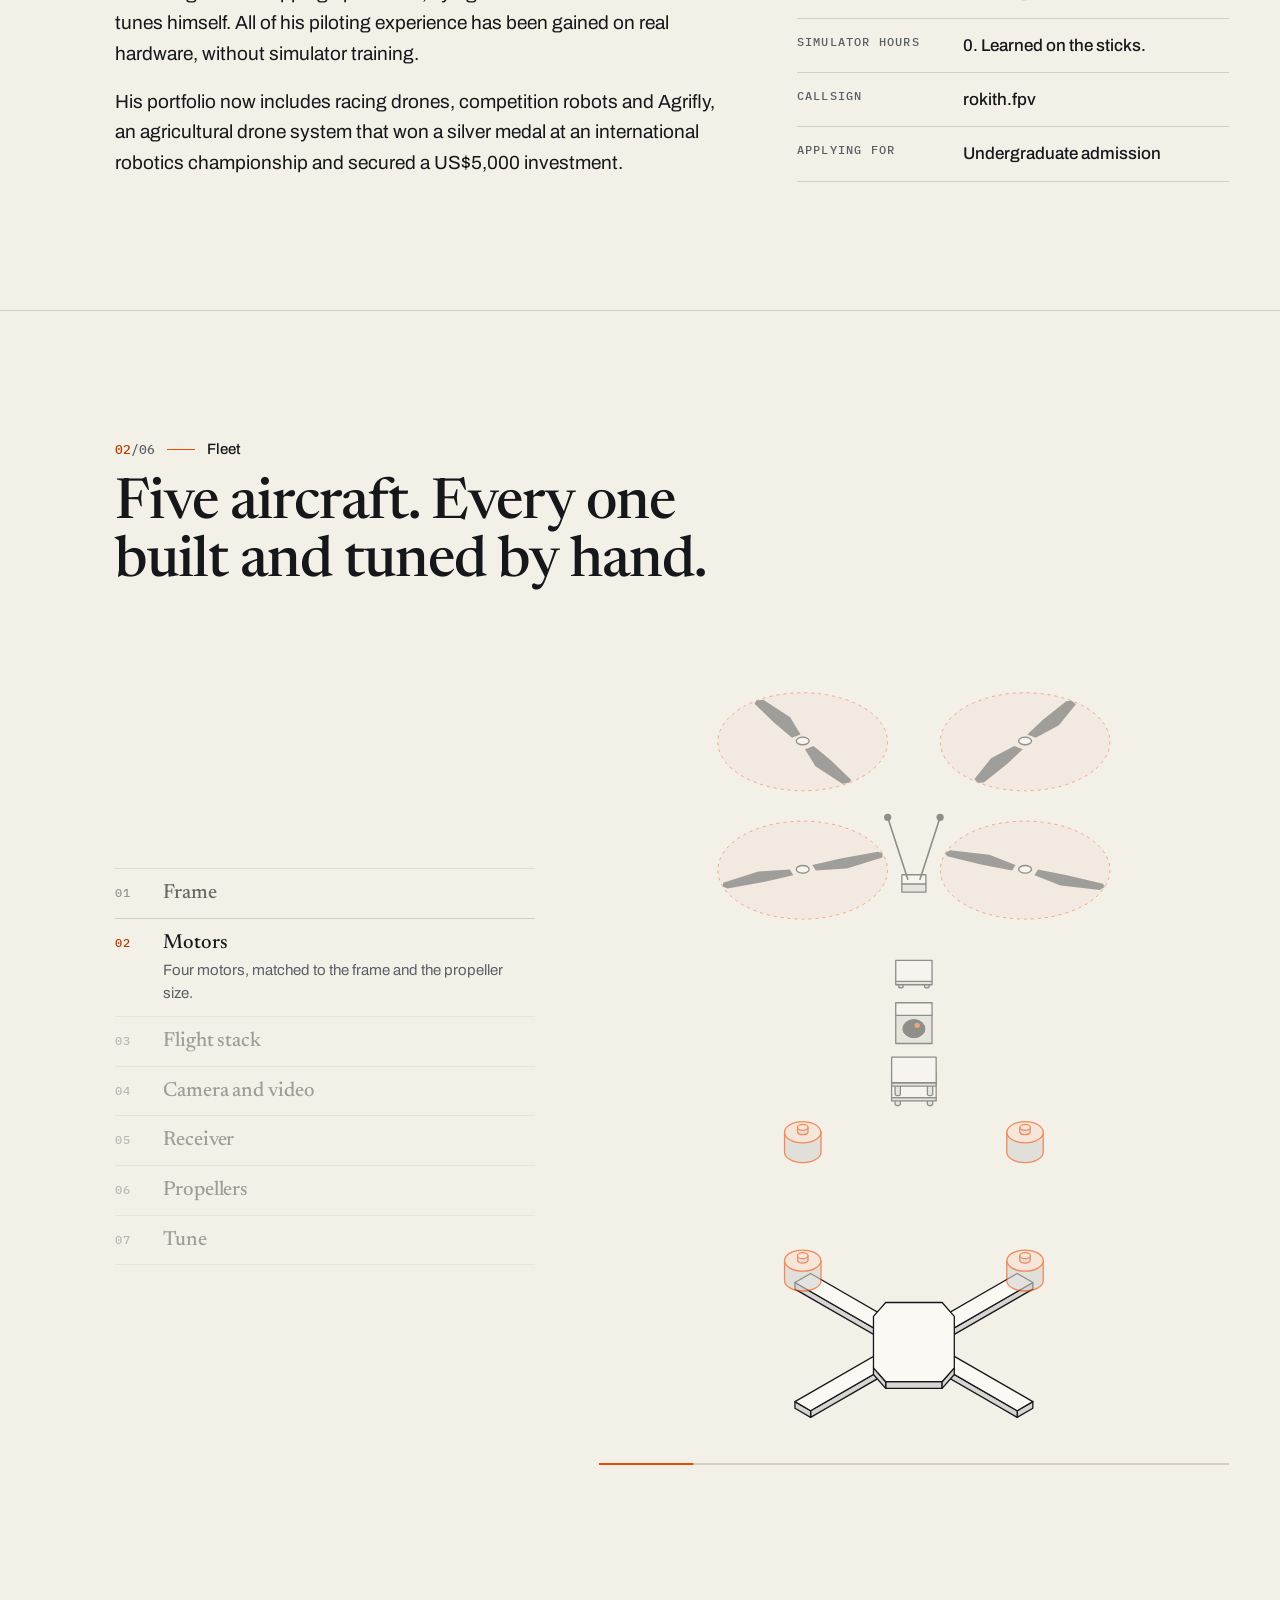
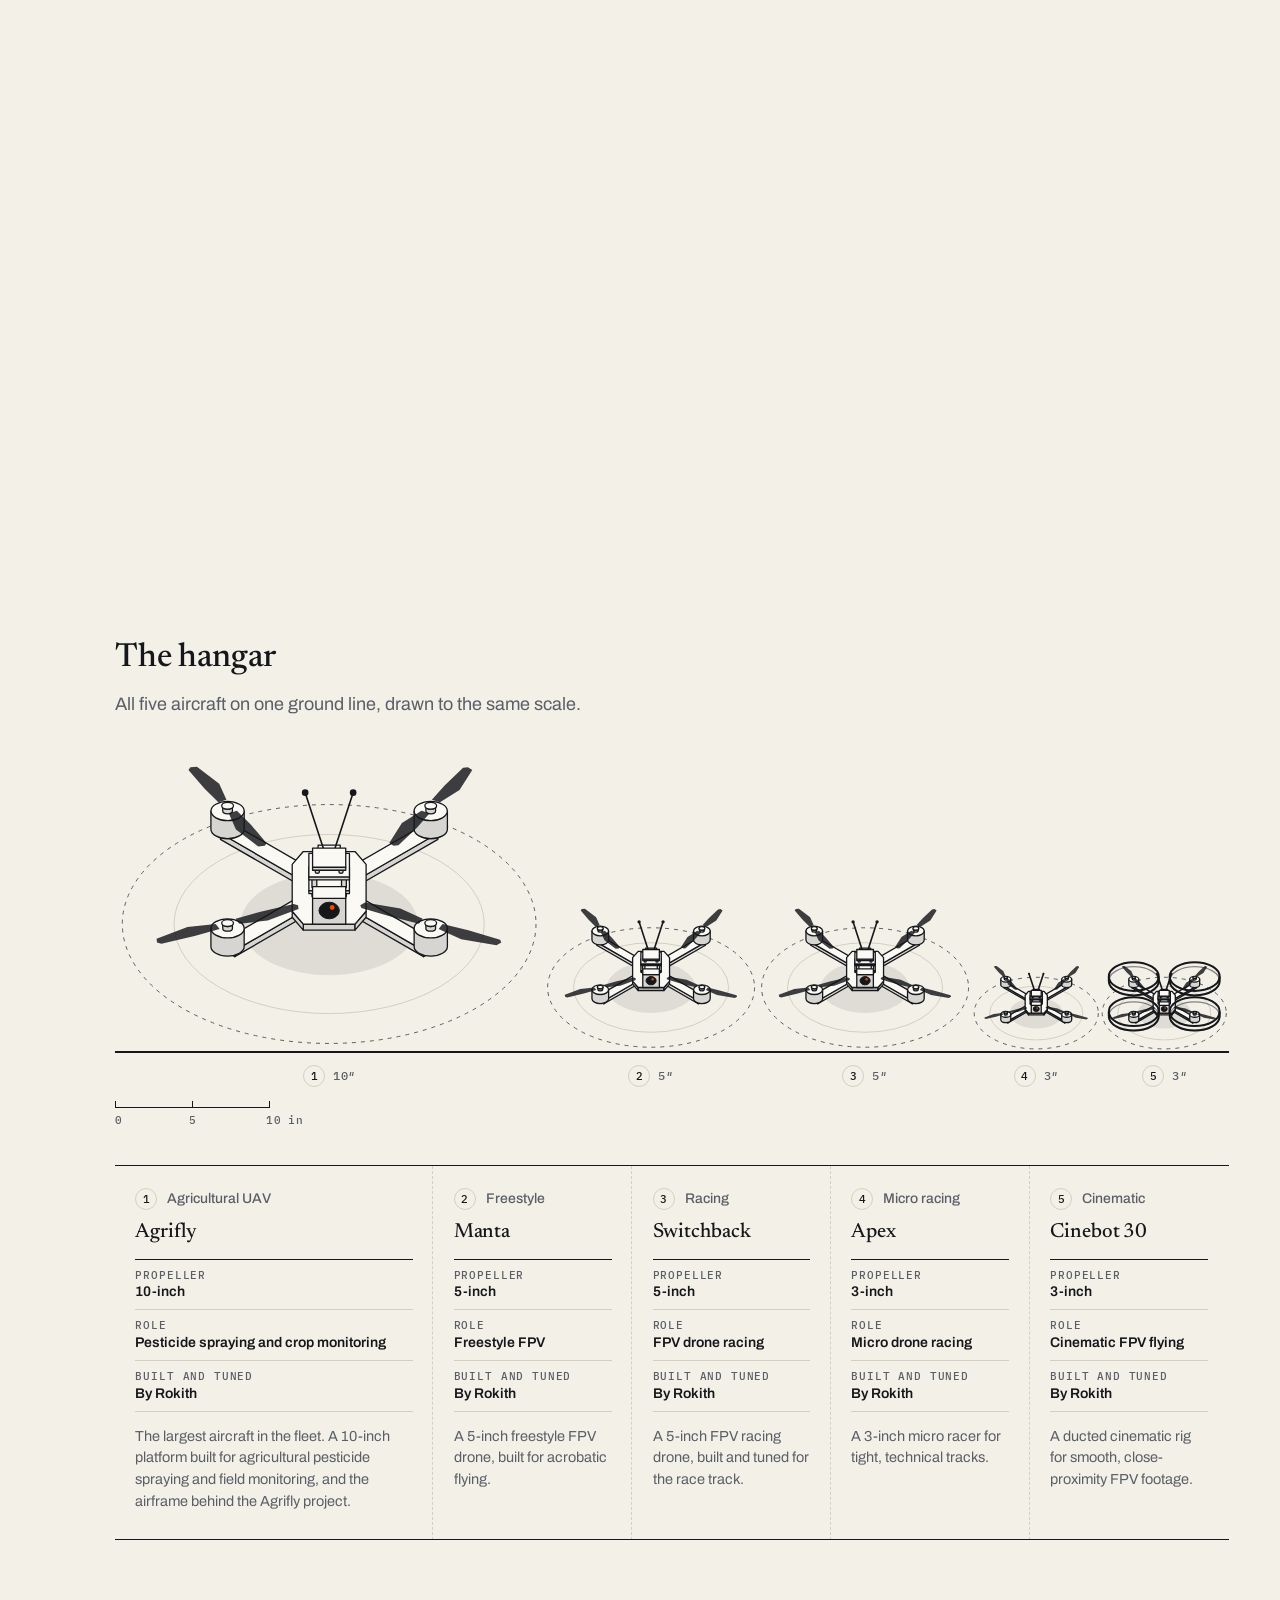
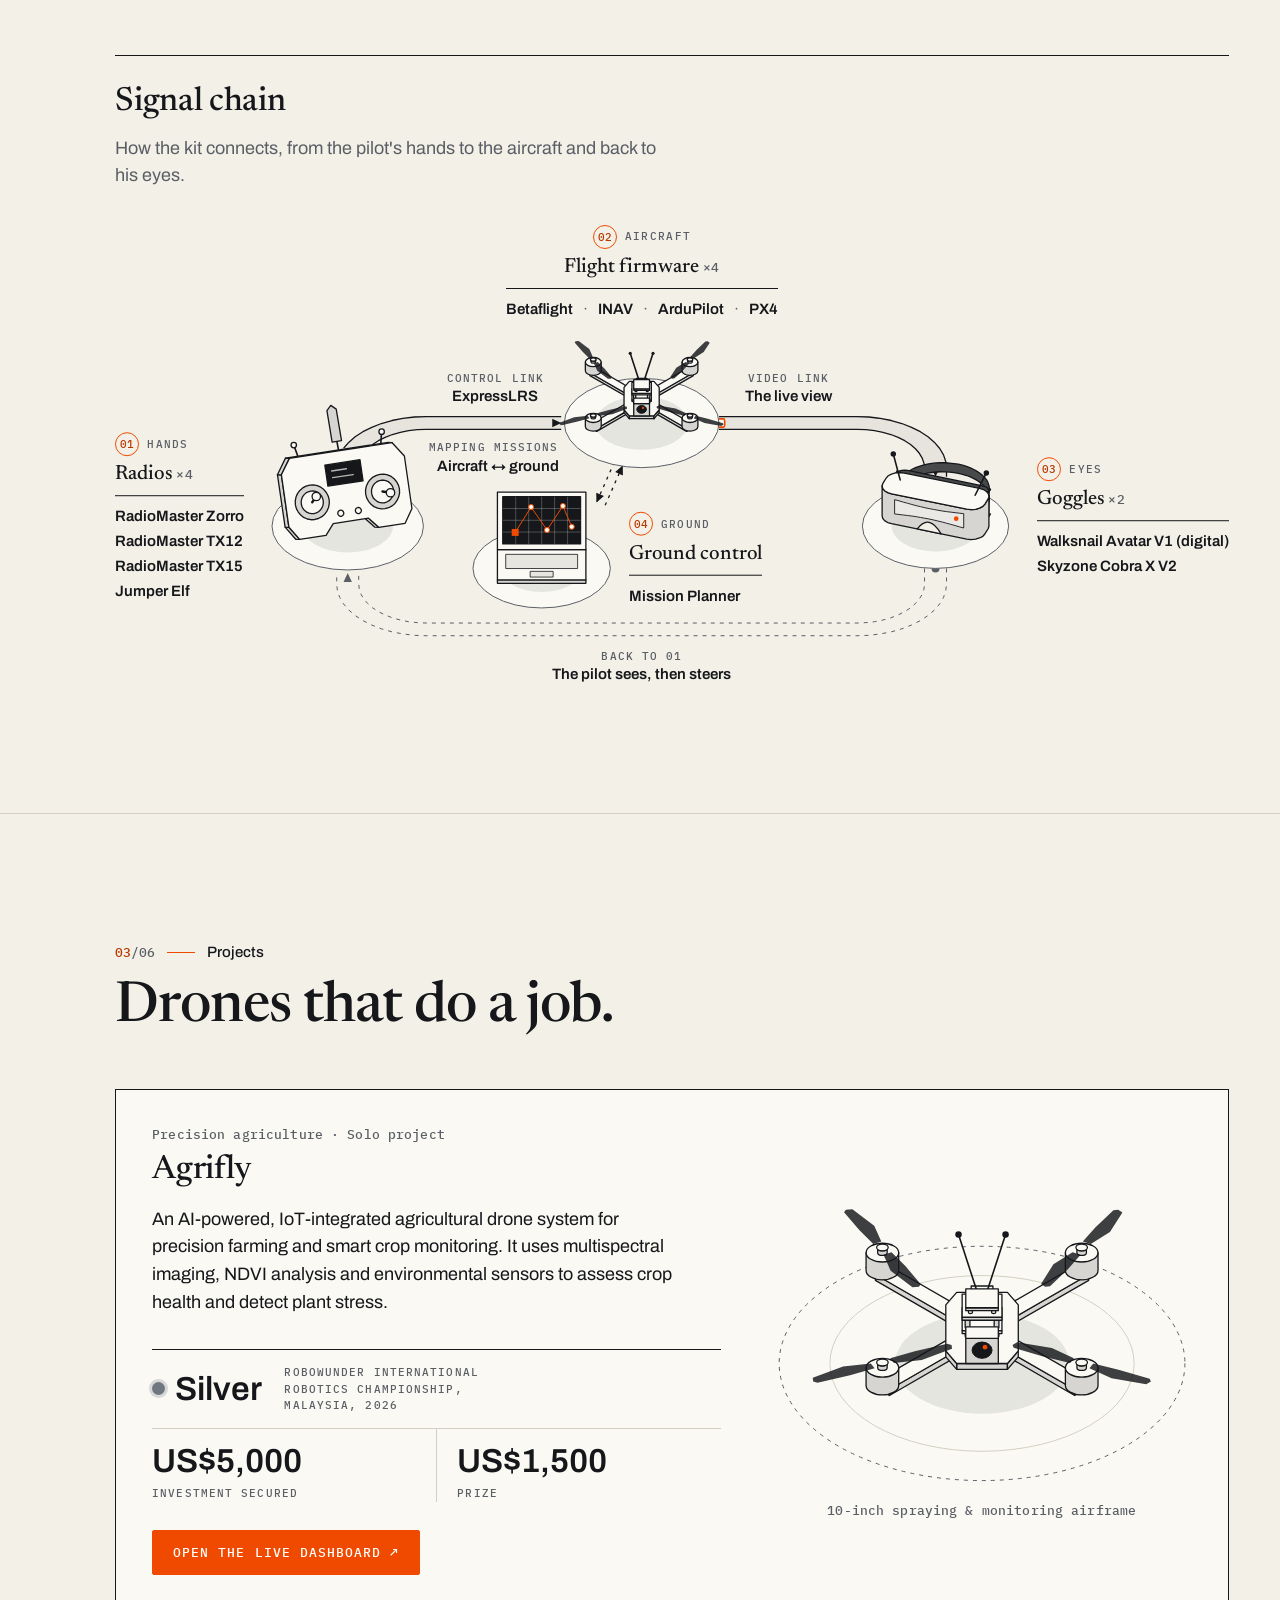
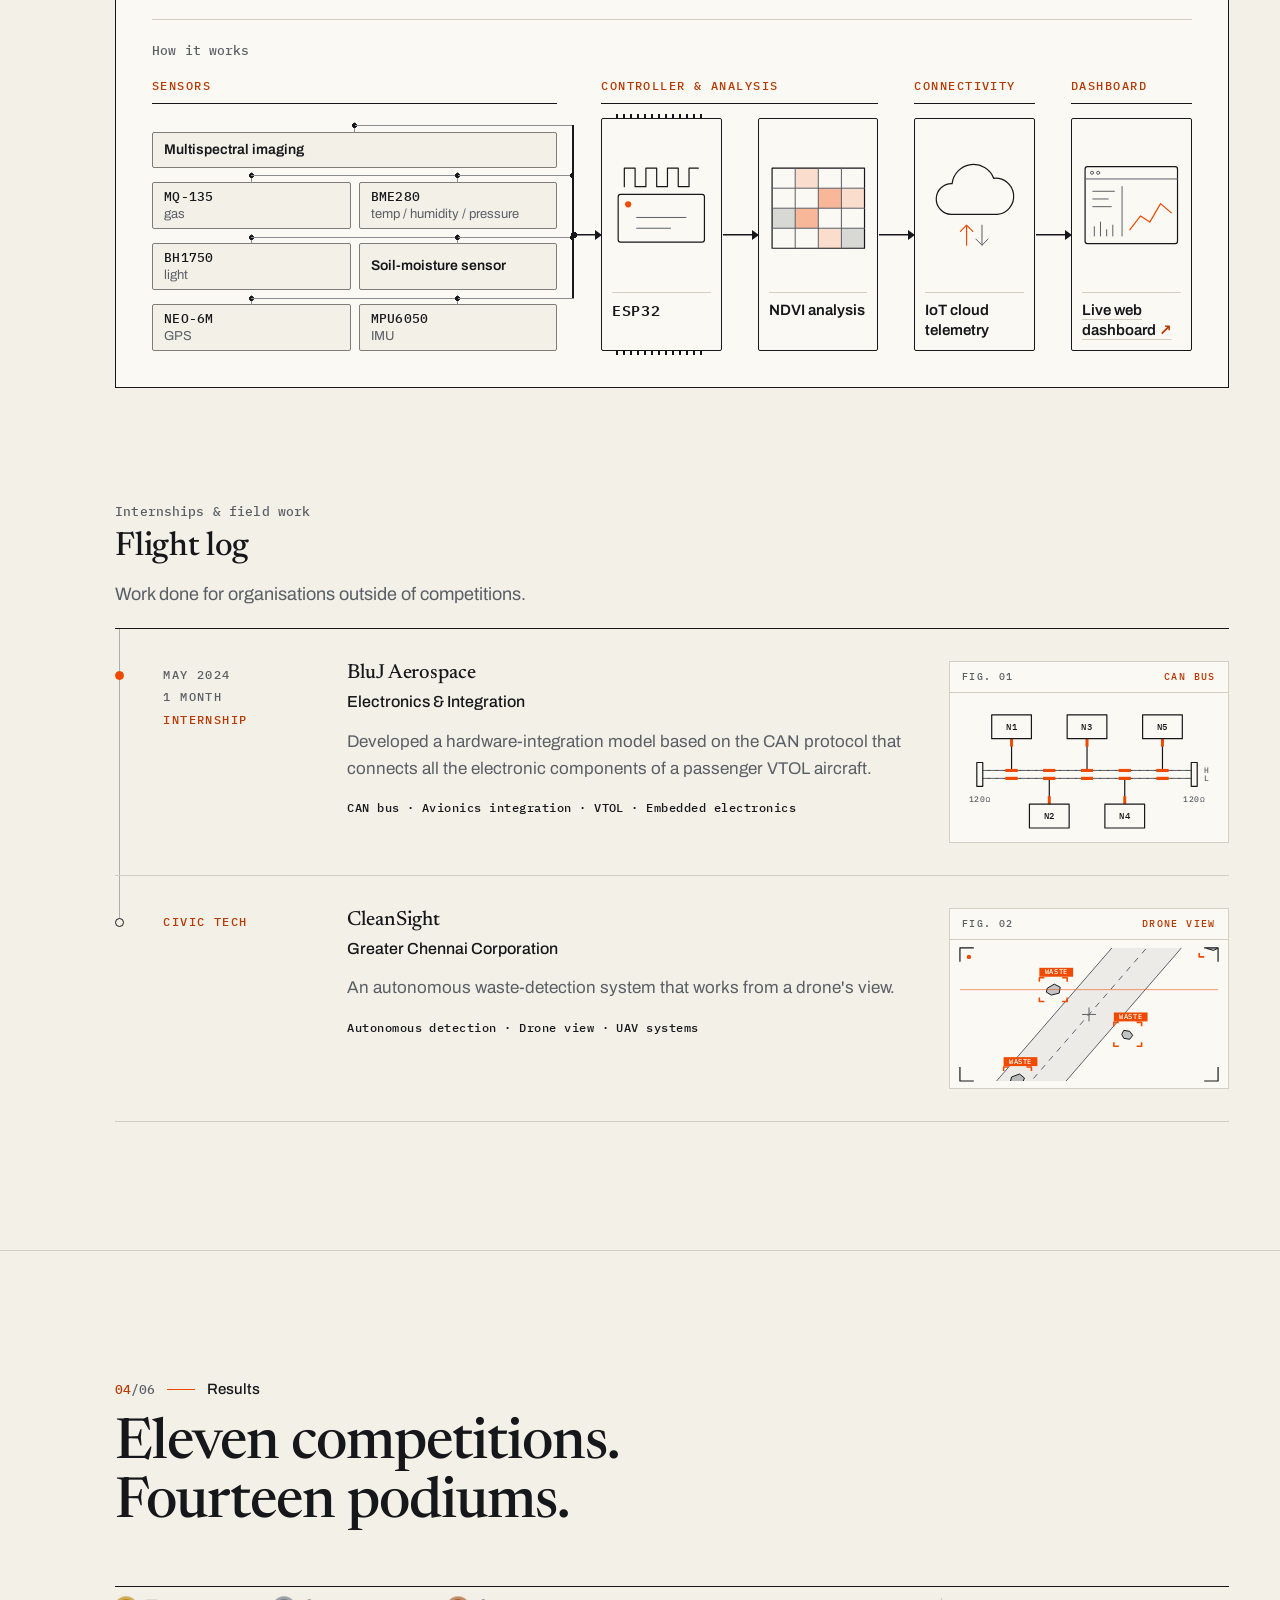
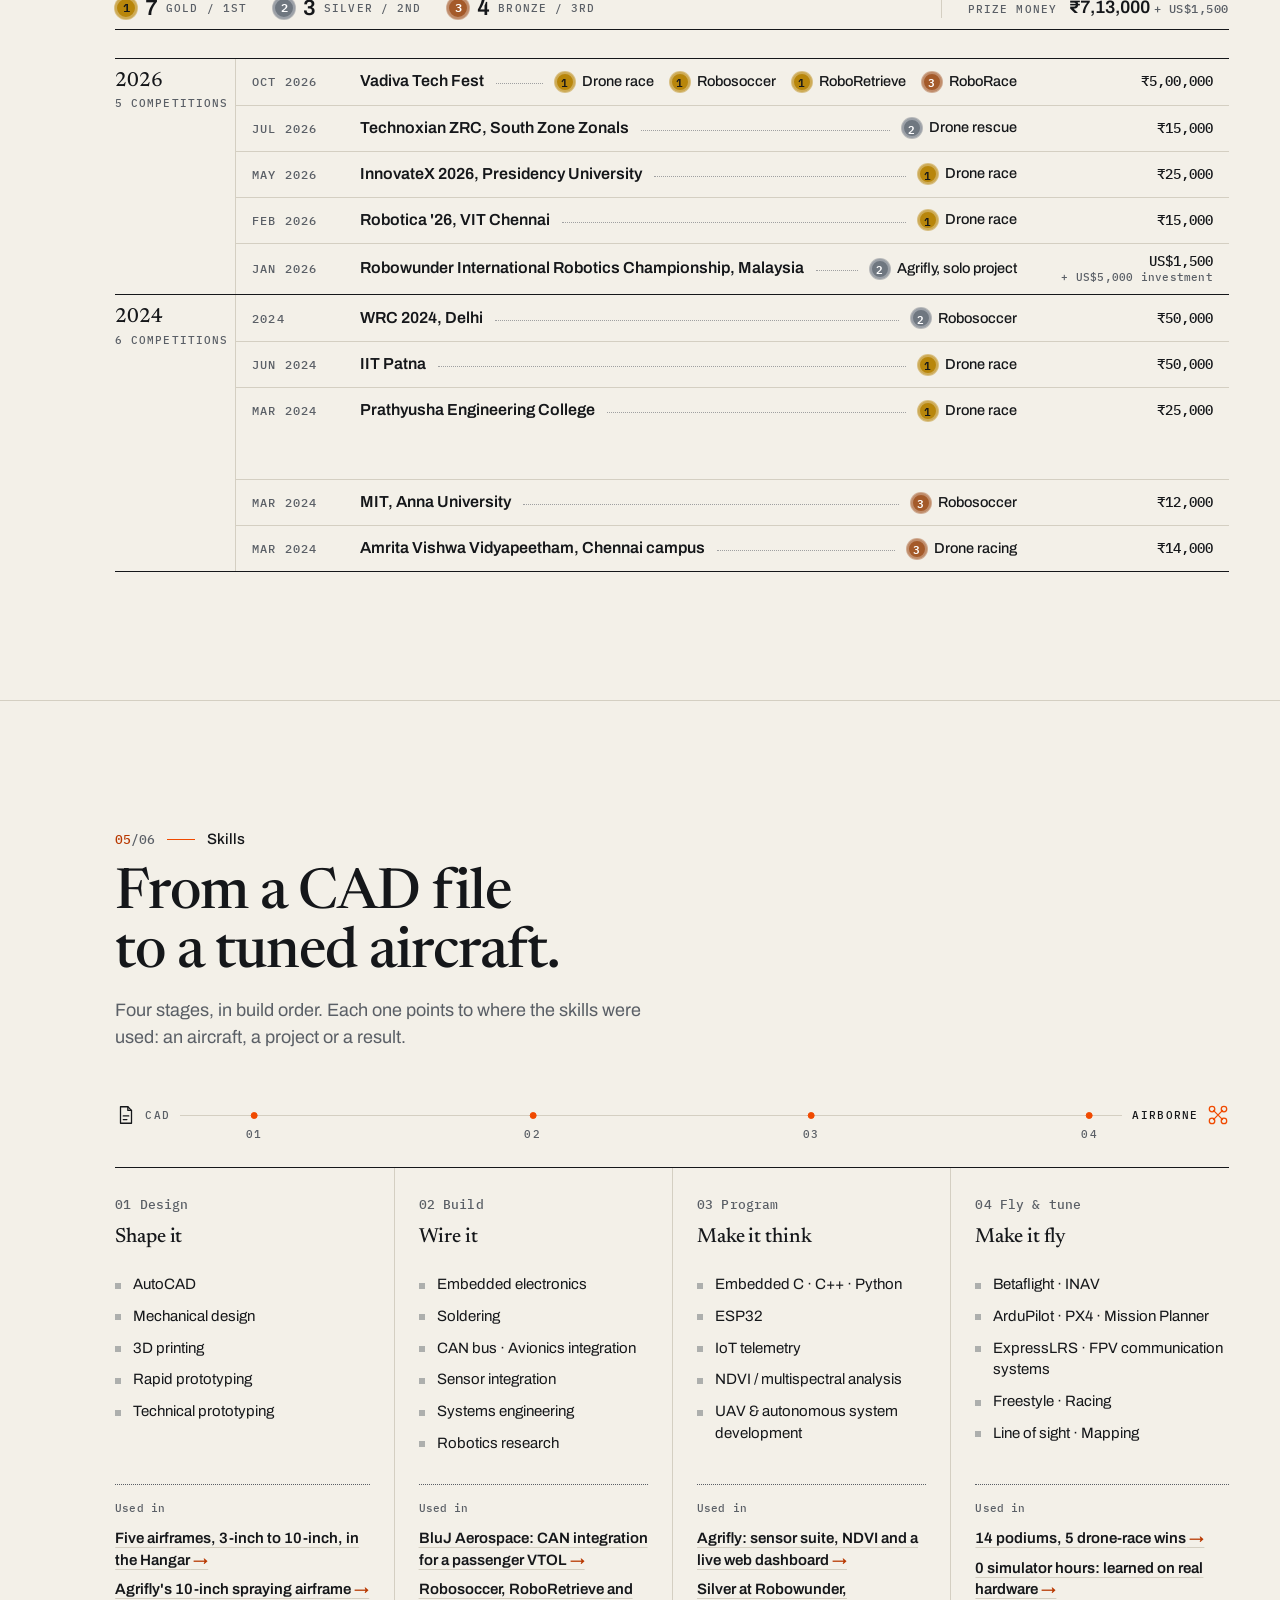
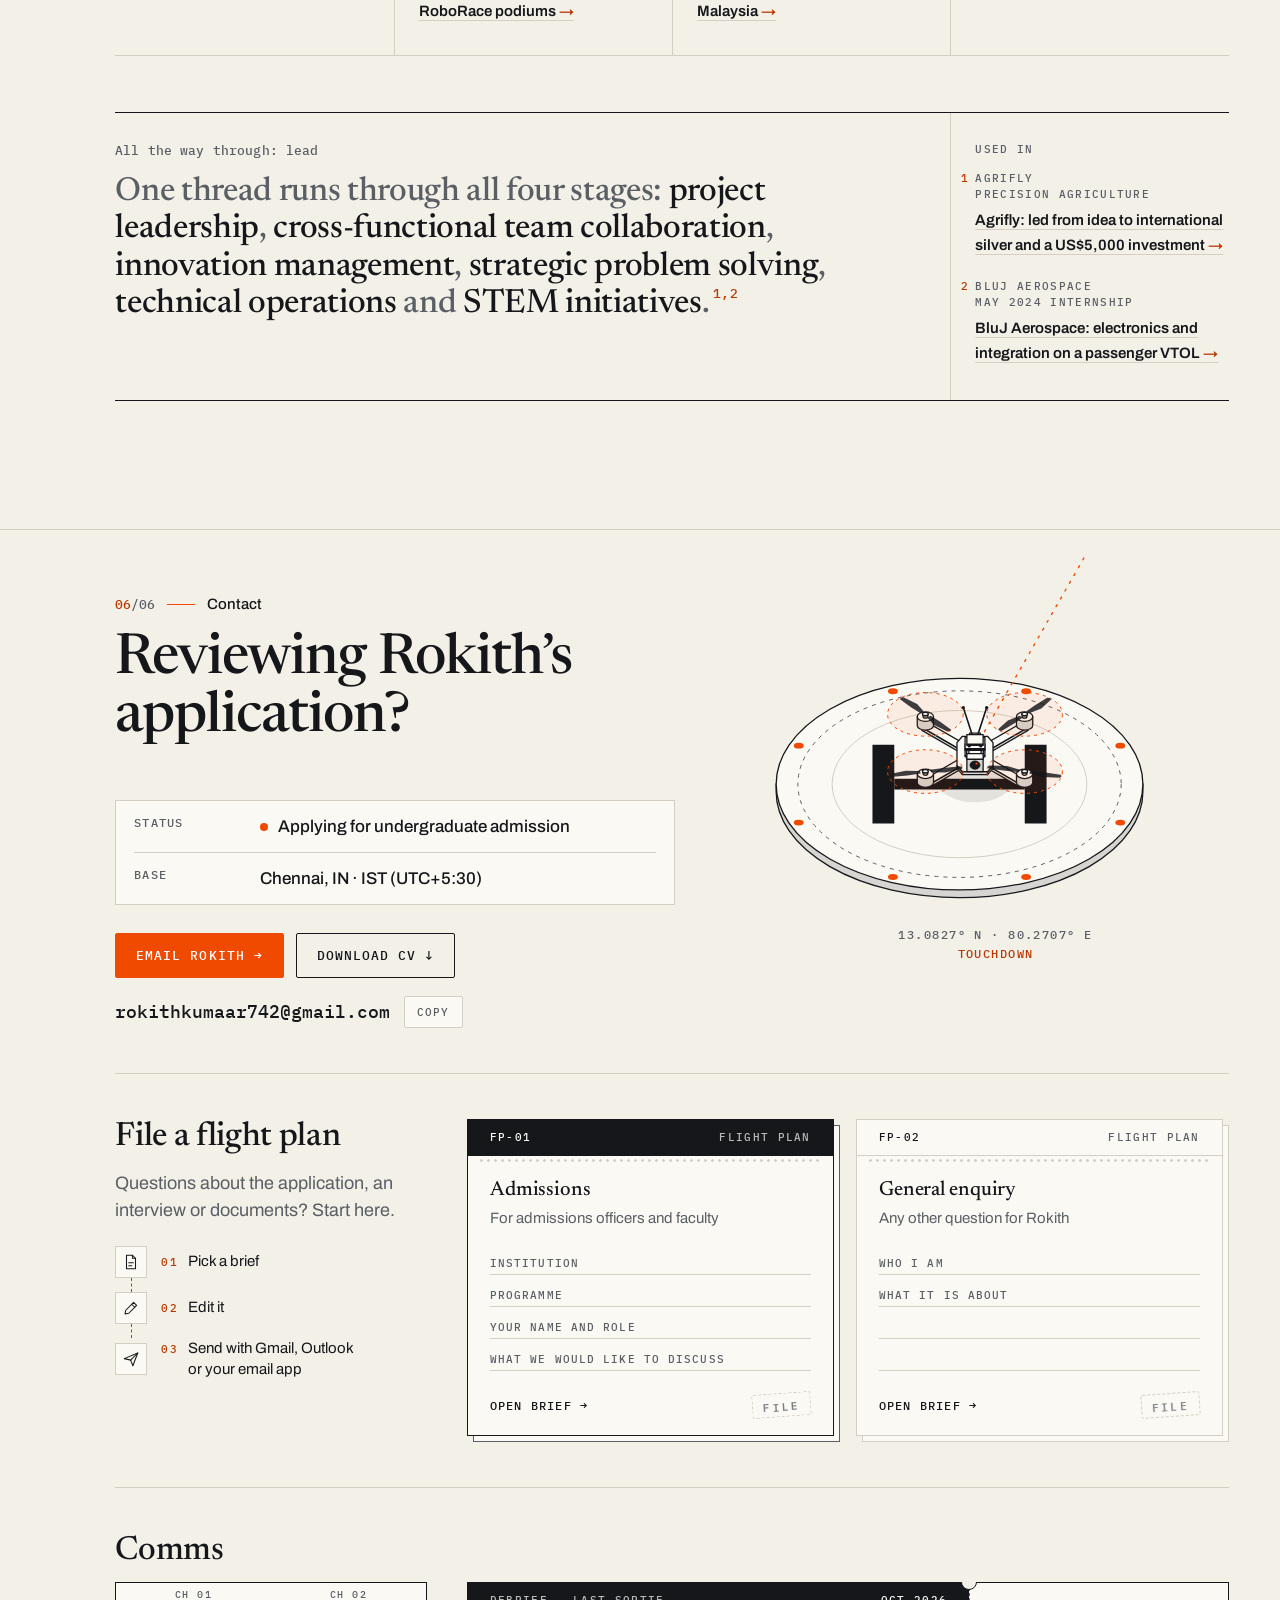
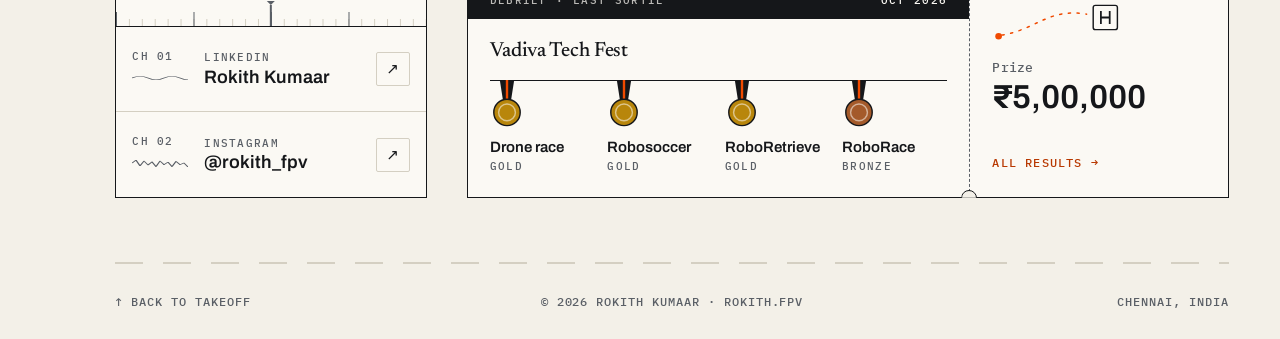
==== commit 3f661974: "Reconcile #24 with the new headers (phone Contact order, flight log separator); bump asset version" ====
--- a/index.html
+++ b/index.html
@@ -13,7 +13,7 @@
   <link rel="preconnect" href="https://fonts.googleapis.com">
   <link rel="preconnect" href="https://fonts.gstatic.com" crossorigin>
   <link rel="stylesheet" href="https://fonts.googleapis.com/css2?family=Archivo:wdth,wght@62..125,400..800&family=IBM+Plex+Mono:wght@400;500&family=Newsreader:opsz,wght@6..72,500..600&display=swap">
-  <link rel="stylesheet" href="styles.css?v=20261121n">
+  <link rel="stylesheet" href="styles.css?v=20261121o">
   <script>document.documentElement.classList.add('js');</script>
 </head>
 <body>
@@ -689,6 +689,6 @@
     <p>Chennai, India</p>
   </footer>
 
-  <script src="script.js?v=20261121n"></script>
+  <script src="script.js?v=20261121o"></script>
 </body>
 </html>
--- a/styles.css
+++ b/styles.css
@@ -845,7 +845,7 @@
   .log-entry::before { margin-top: 3px; }
   .log-entry:last-child::after { height: 44px; }
   .log-meta { flex-direction: row; flex-wrap: wrap; gap: 0; padding-top: 0; }
-  .log-meta > span + span::before { content: " a0· a0"; color: var(--muted); }
+  .log-meta > span + span::before { content: "\00a0·\00a0"; color: var(--muted); }
   .log-body { grid-column: 2; grid-row: 2; margin-top: 12px; }
   .log-fig { grid-column: 3; grid-row: 1 / span 2; }
 }
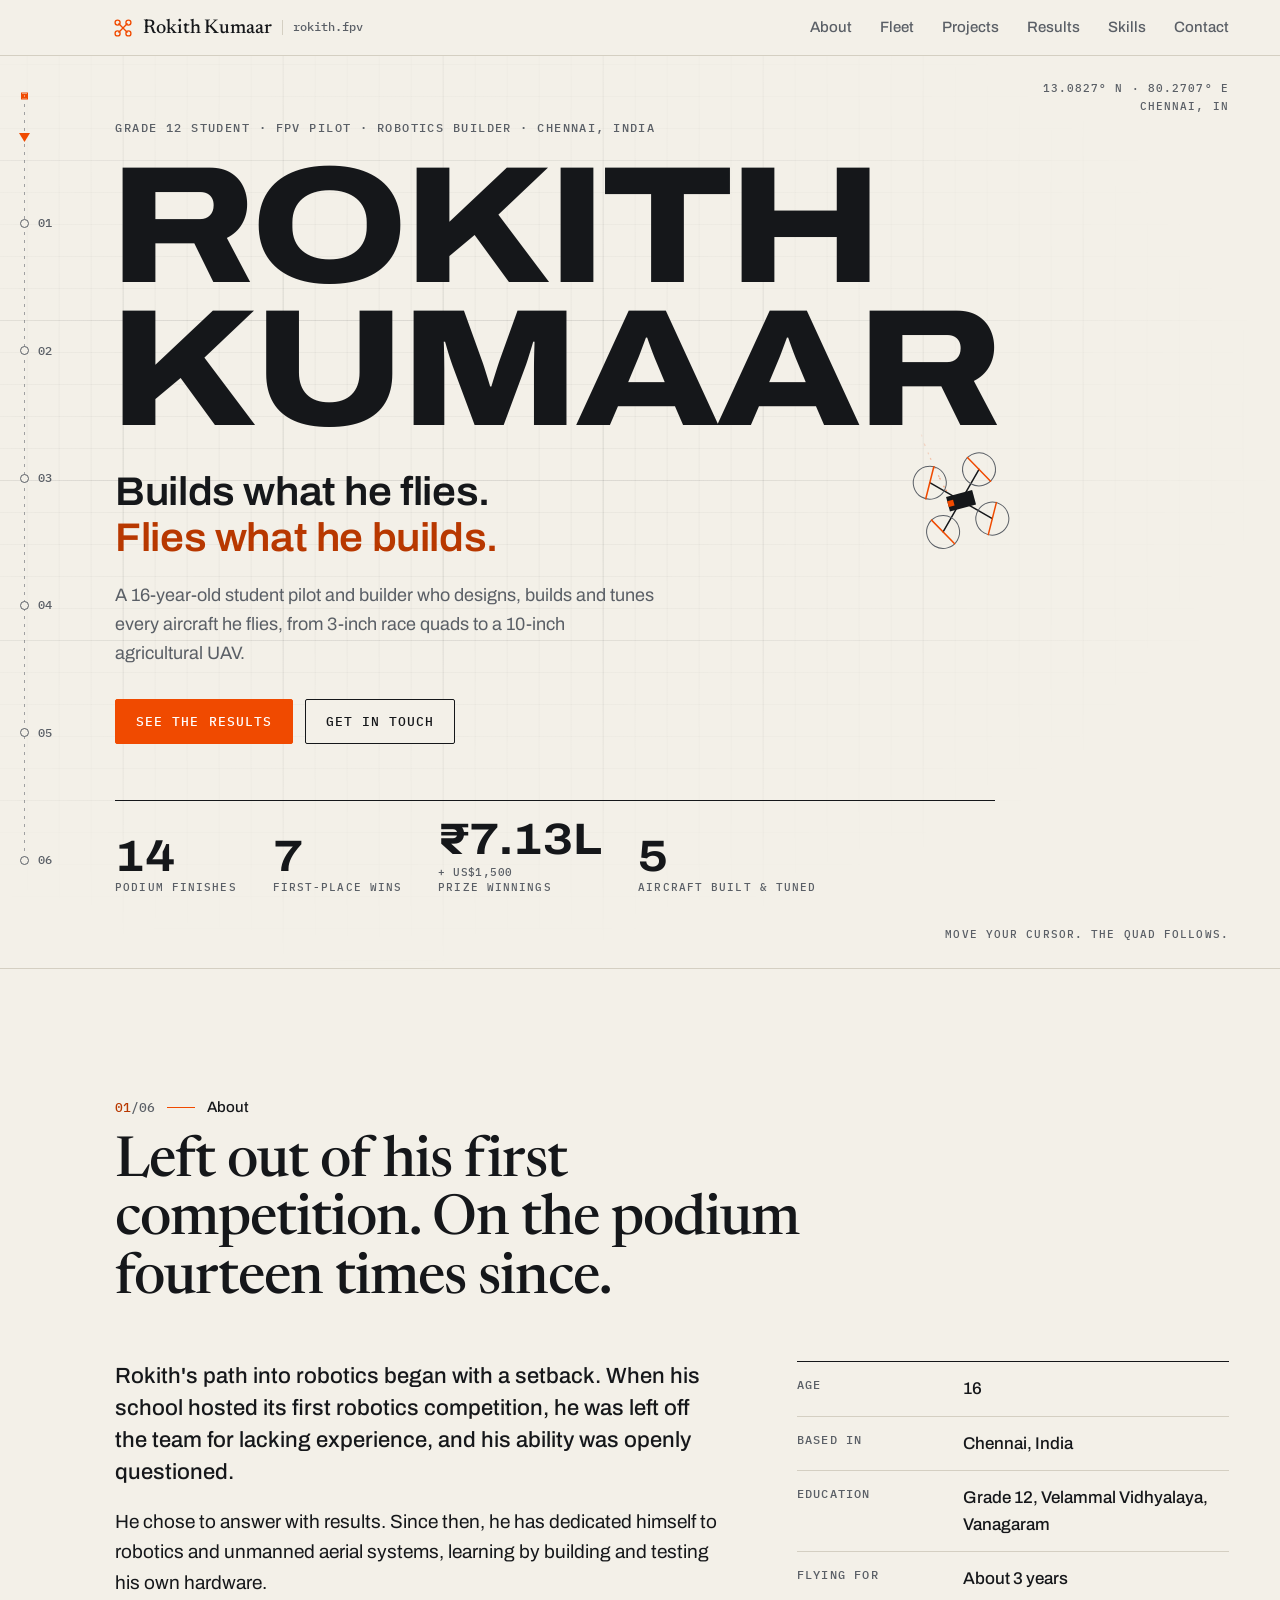
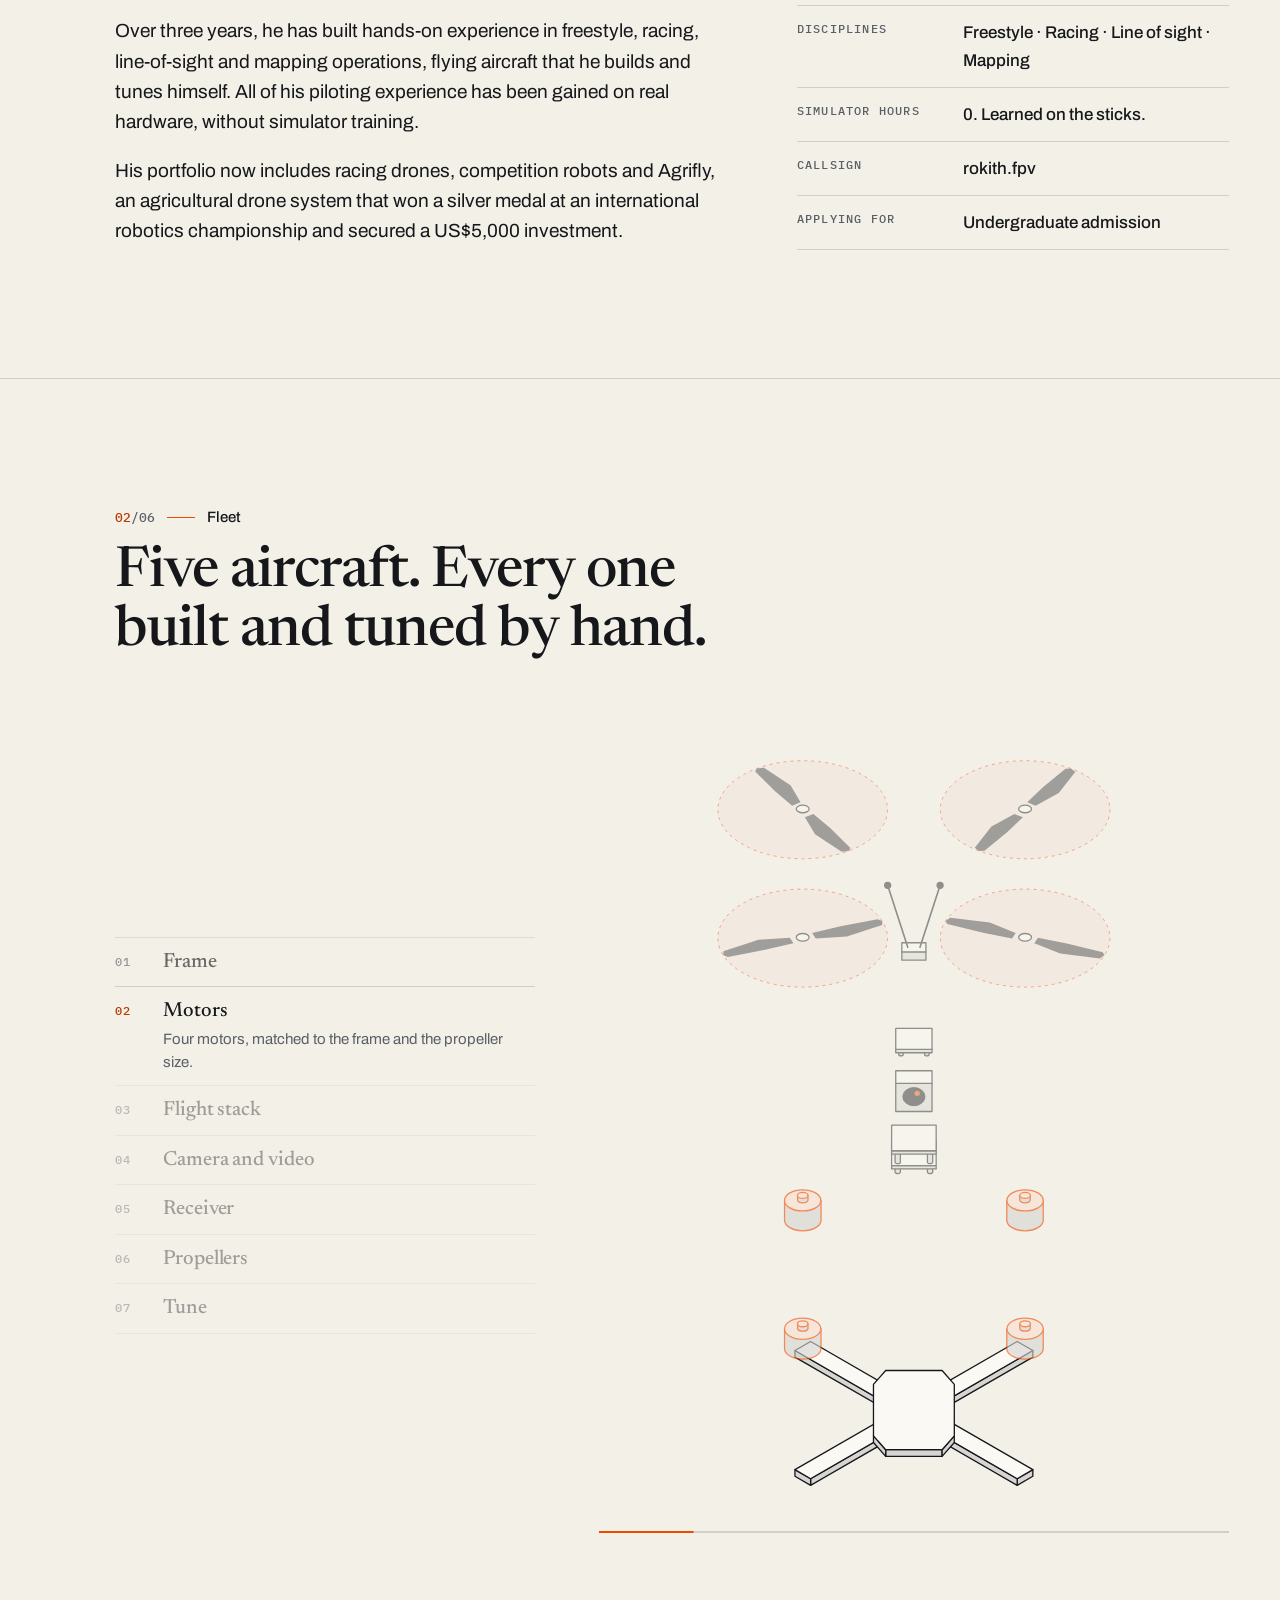
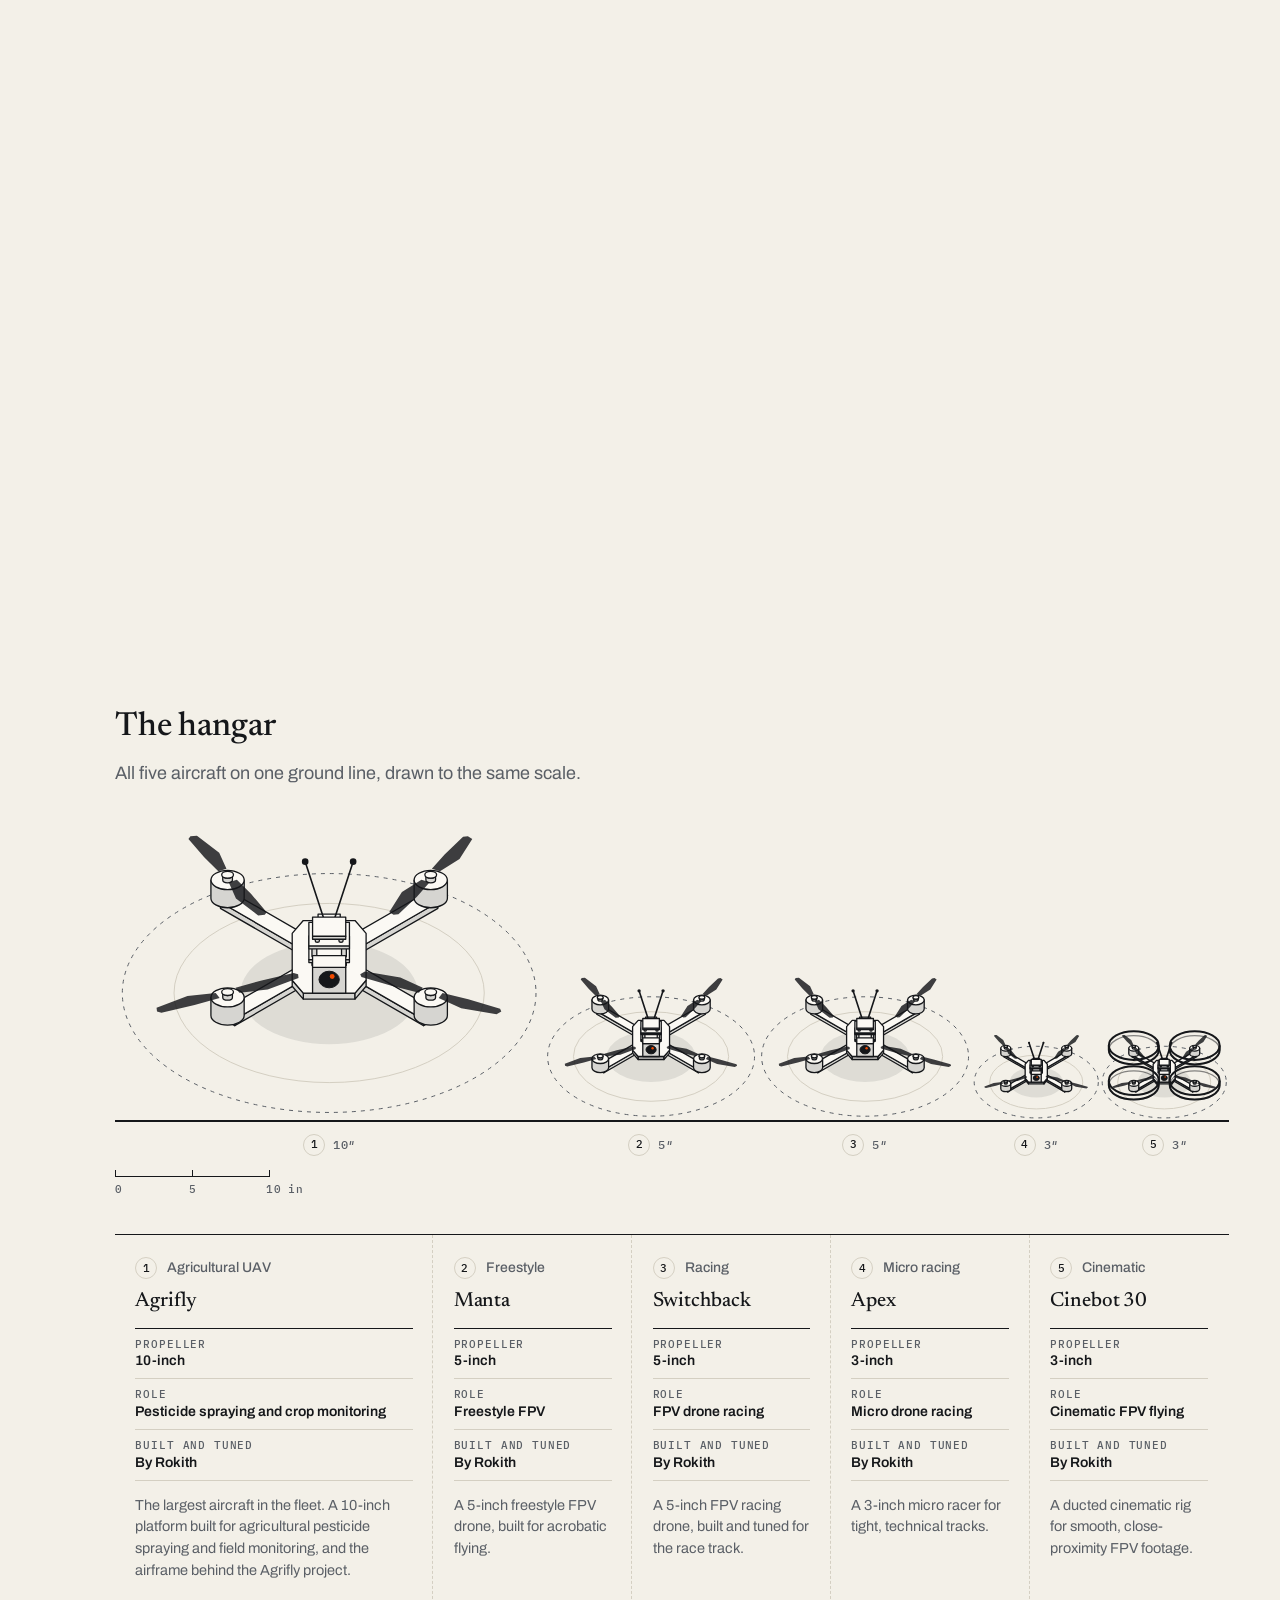
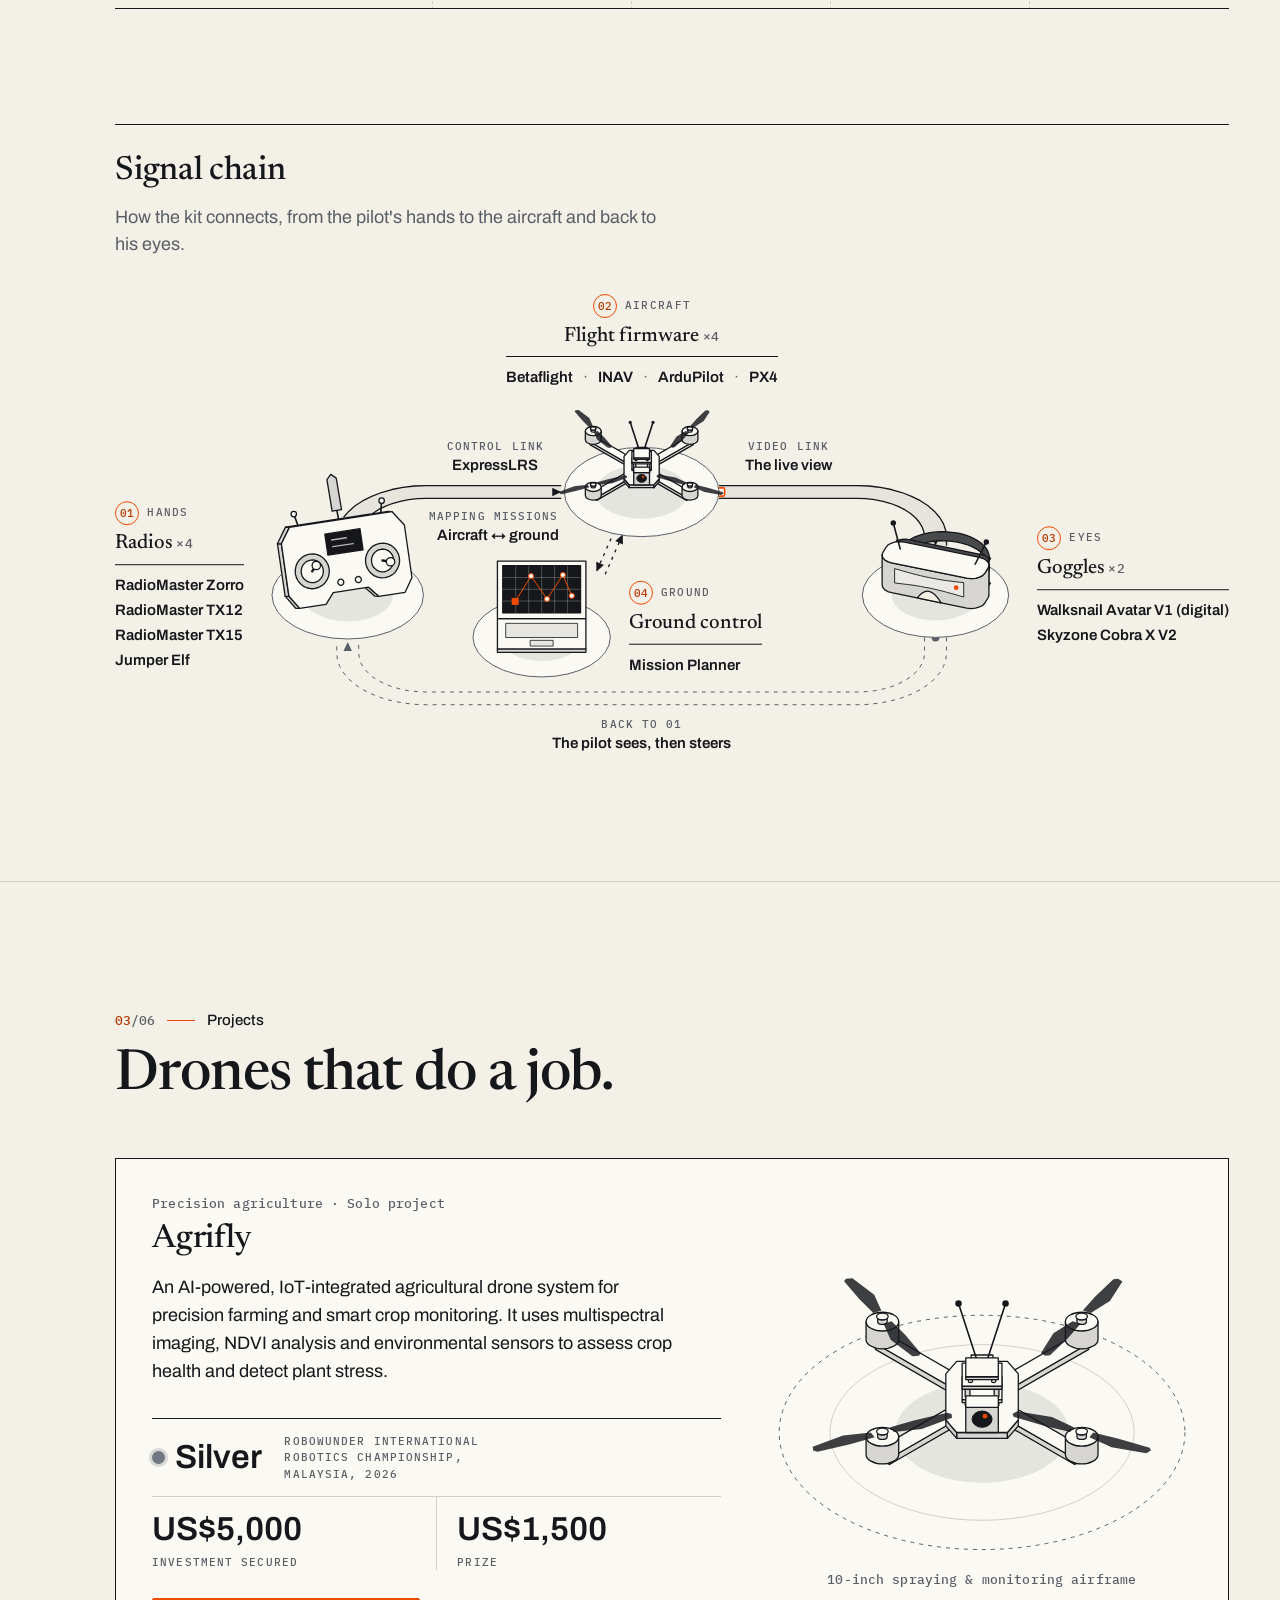
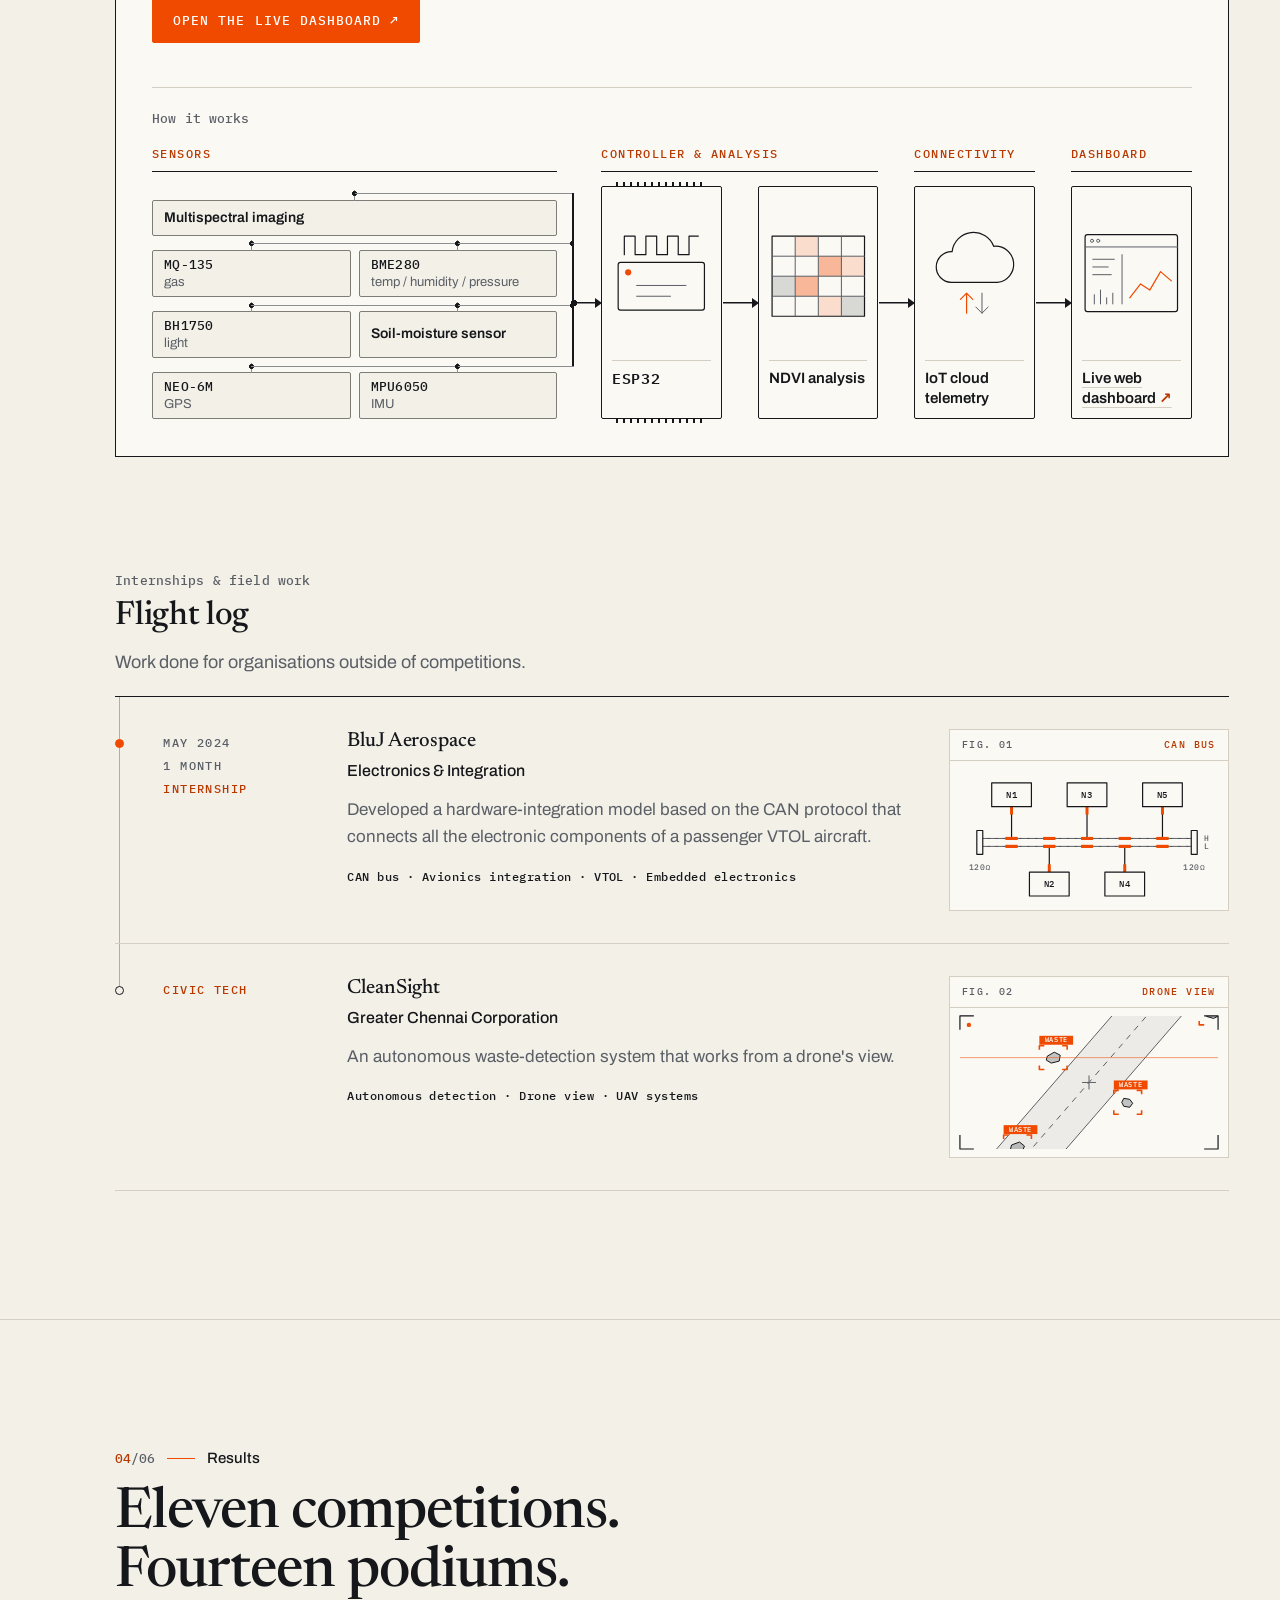
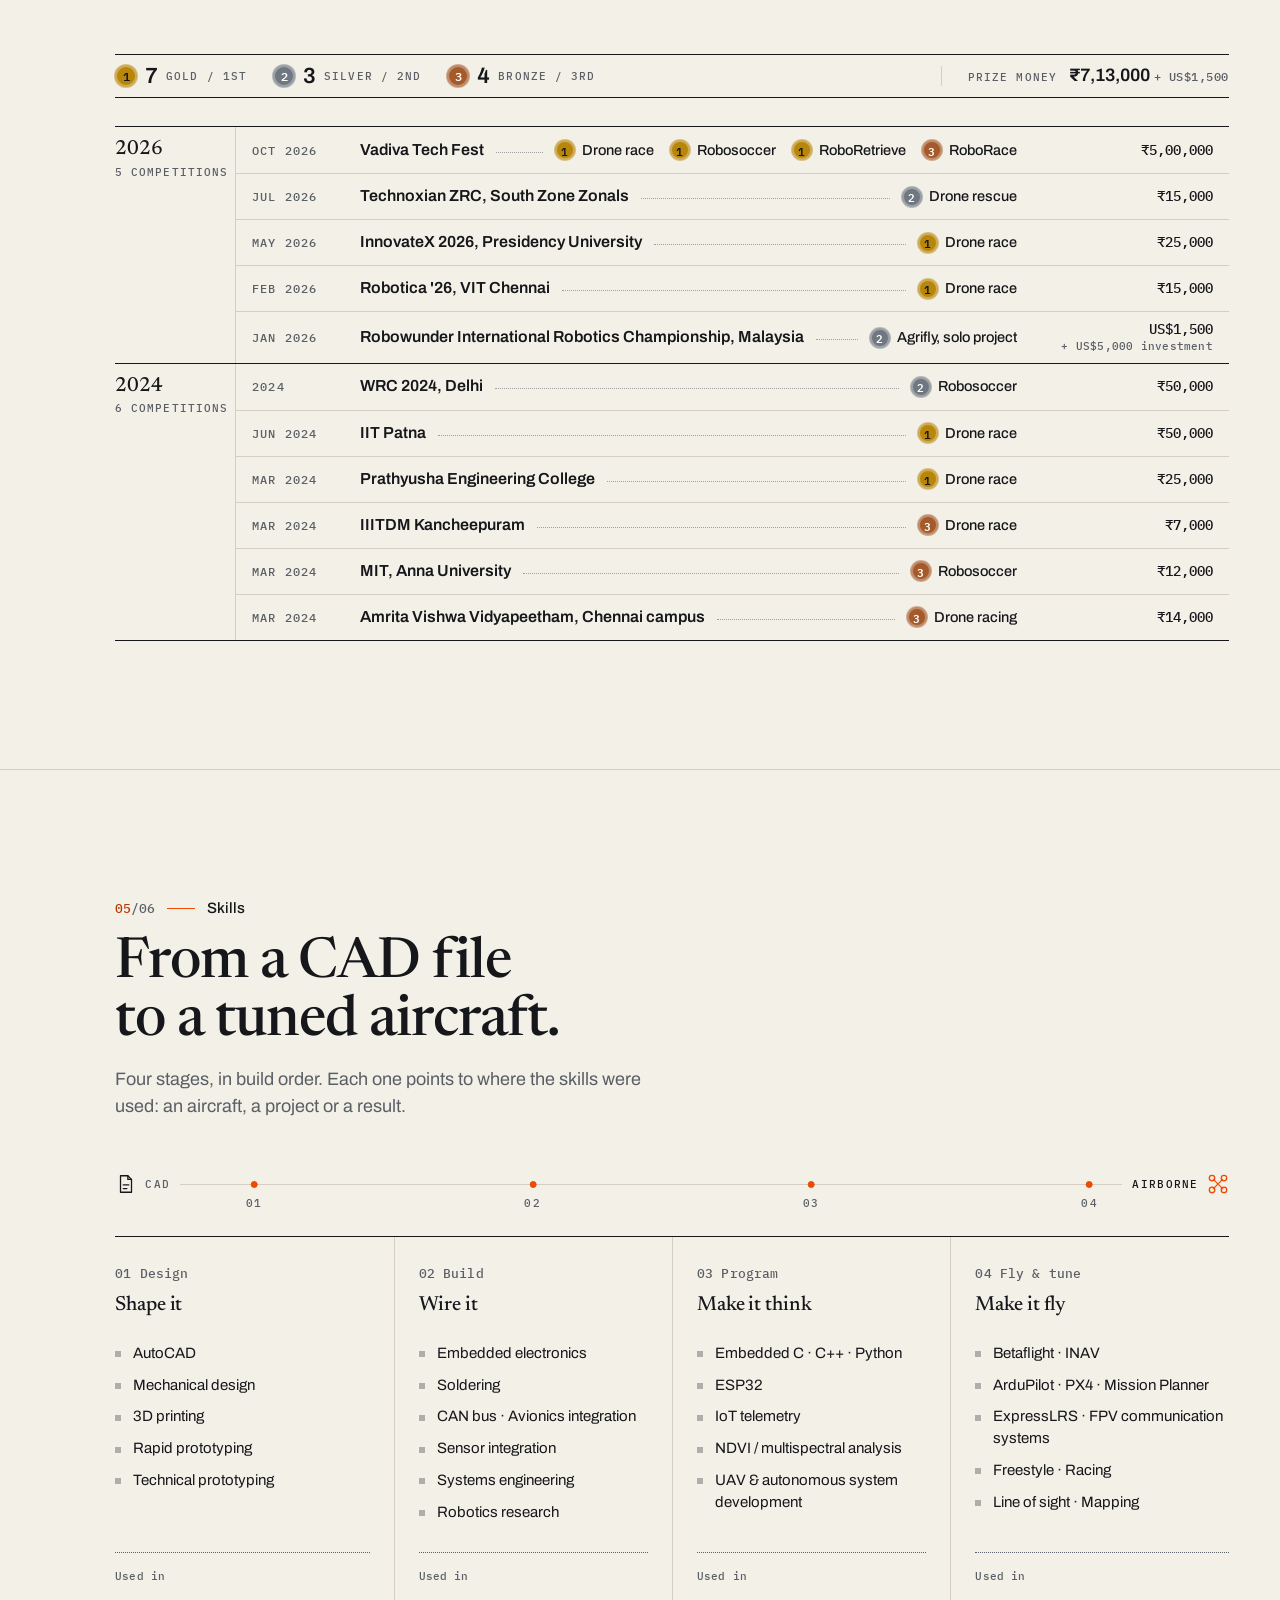
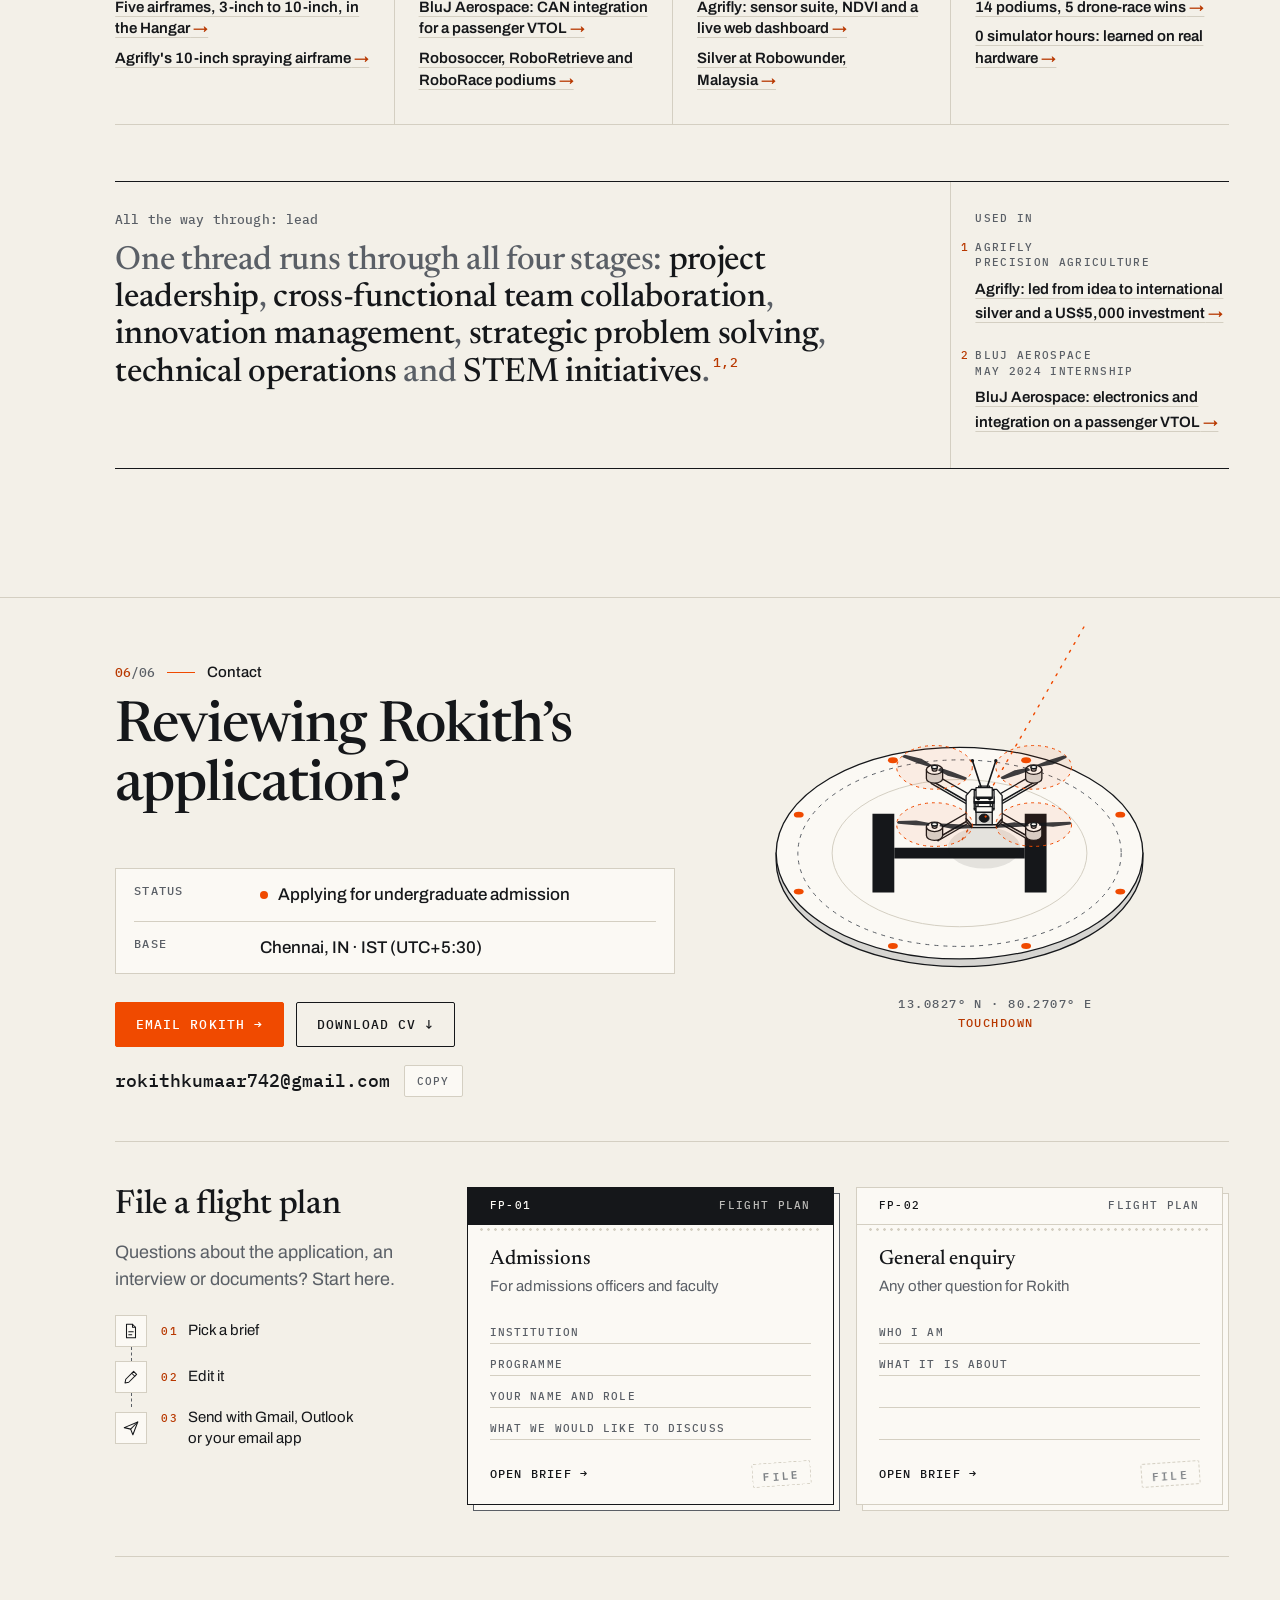
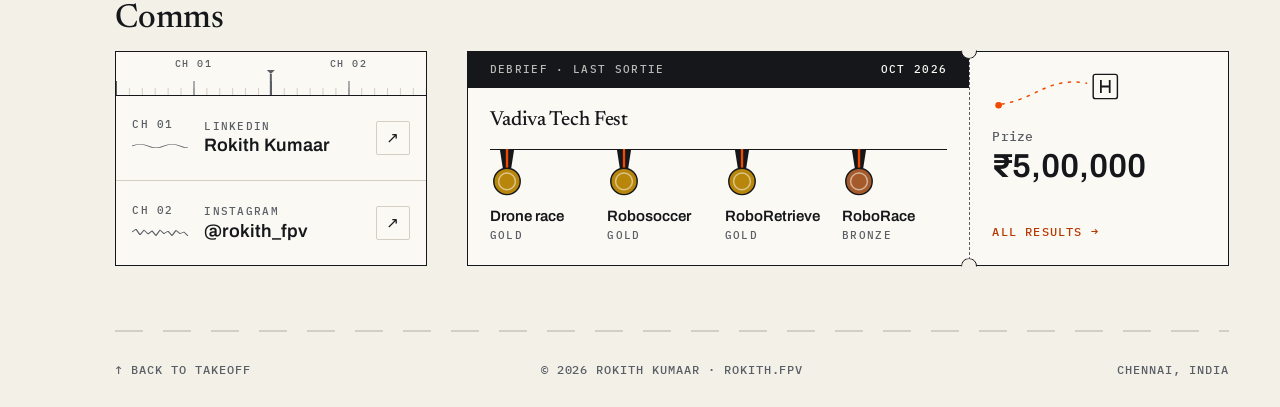
==== commit 4d7b387a: "Revert the hero redesign (#26); bump asset version" ====
--- a/index.html
+++ b/index.html
@@ -6,14 +6,14 @@
   <title>Rokith Kumaar | FPV Pilot &amp; Robotics Builder</title>
   <meta name="description" content="Rokith Kumaar is a 16-year-old FPV drone pilot and robotics builder from Chennai, India. He designs, builds and tunes every aircraft he flies, with 14 podium finishes in drone racing and robotics.">
   <meta property="og:title" content="Rokith Kumaar | FPV Pilot &amp; Robotics Builder">
-  <meta property="og:description" content="FPV pilot and robotics builder from Chennai, India. He builds and tunes every aircraft he flies: 14 podium finishes in drone racing and robotics.">
+  <meta property="og:description" content="Builds what he flies. Flies what he builds. 14 podium finishes in drone racing and robotics.">
   <meta property="og:type" content="website">
   <meta name="theme-color" content="#f3f0e8">
   <link rel="icon" href="favicon.svg" type="image/svg+xml">
   <link rel="preconnect" href="https://fonts.googleapis.com">
   <link rel="preconnect" href="https://fonts.gstatic.com" crossorigin>
   <link rel="stylesheet" href="https://fonts.googleapis.com/css2?family=Archivo:wdth,wght@62..125,400..800&family=IBM+Plex+Mono:wght@400;500&family=Newsreader:opsz,wght@6..72,500..600&display=swap">
-  <link rel="stylesheet" href="styles.css?v=20261121o">
+  <link rel="stylesheet" href="styles.css?v=20261121p">
   <script>document.documentElement.classList.add('js');</script>
 </head>
 <body>
@@ -52,28 +52,24 @@
     <!-- ───────────── HERO ───────────── -->
     <section class="hero" id="hero" data-wp="">
       <canvas id="sky" aria-hidden="true"></canvas>
-      <div class="hero-main">
-        <div class="hero-copy">
-          <p class="sec-no"><span class="n">00<span class="of" aria-hidden="true">/06</span></span>Takeoff</p>
-          <h1>Rokith<br>Kumaar</h1>
-          <p class="hero-lede">An FPV pilot and robotics builder from Chennai, aged <span id="hero-age">16</span> and in Grade&nbsp;12. He builds and tunes every aircraft he flies, and learned to fly on real hardware, never a simulator.</p>
-          <div class="cta">
-            <a class="btn primary" href="assets/Rokith-Kumaar-CV.pdf" download>Download CV ↓</a>
-            <a class="btn" href="mailto:rokithkumaar742@gmail.com?subject=Hello%20Rokith&amp;body=Hi%20Rokith%2C%0D%0A%0D%0A%0D%0ABest%2C%0D%0A" data-compose data-code="Direct" data-title="Email Rokith">Email Rokith →</a>
-          </div>
-        </div>
-        <!-- The drone's airspace: script.js flies the idle loop (and parks the reduced-motion frame) inside this box,
-             so the aircraft never crosses the text. The mode readout switches to Follow while a pointer leads it. -->
-        <div class="hero-air" id="hero-air" aria-hidden="true">
-          <p class="air-mode">Mode <span id="hero-mode">Loiter</span></p>
-          <p class="air-coord">13.0827° N · 80.2707° E<br><span>Takeoff</span></p>
-        </div>
-      </div>
-      <ol class="hero-log" aria-label="Highlights">
-        <li><a href="#results"><span class="hl-meta"><span>Oct 2026</span><span class="hl-wp">04 Results</span></span><span class="hl-title">Vadiva Tech Fest</span><span class="hl-desc">Gold in the drone race, Robosoccer and RoboRetrieve</span></a></li>
-        <li><a href="#agrifly"><span class="hl-meta"><span>Jan 2026</span><span class="hl-wp">03 Projects</span></span><span class="hl-title">Agrifly, Robowunder, Malaysia</span><span class="hl-desc">Silver, a US$1,500 prize and a US$5,000 investment</span></a></li>
-        <li><a href="#projects"><span class="hl-meta"><span>May 2024</span><span class="hl-wp">03 Projects</span></span><span class="hl-title">BluJ Aerospace internship</span><span class="hl-desc">A CAN-bus integration model for a passenger VTOL</span></a></li>
-      </ol>
+      <div class="hero-inner">
+        <p class="eyebrow">Grade 12 student · FPV pilot · Robotics builder · Chennai, India</p>
+        <h1>Rokith<br>Kumaar</h1>
+        <p class="tagline">Builds what he flies.<br><em>Flies what he builds.</em></p>
+        <p class="lede">A 16-year-old student pilot and builder who designs, builds and tunes every aircraft he flies, from 3-inch race quads to a 10-inch agricultural UAV.</p>
+        <div class="cta">
+          <a class="btn primary" href="#results">See the results</a>
+          <a class="btn" href="#contact">Get in touch</a>
+        </div>
+        <dl class="stats">
+          <div><dt>Podium finishes</dt><dd>14</dd></div>
+          <div><dt>First-place wins</dt><dd>7</dd></div>
+          <div><dt>Prize winnings</dt><dd>₹7.13L<small>+ US$1,500</small></dd></div>
+          <div><dt>Aircraft built &amp; tuned</dt><dd>5</dd></div>
+        </dl>
+      </div>
+      <p class="hero-coord">13.0827° N · 80.2707° E<br>Chennai, IN</p>
+      <p class="hero-hint" id="hero-hint">Move your cursor. The quad follows.</p>
     </section>
 
     <!-- ───────────── ABOUT ───────────── -->
@@ -689,6 +685,6 @@
     <p>Chennai, India</p>
   </footer>
 
-  <script src="script.js?v=20261121o"></script>
+  <script src="script.js?v=20261121p"></script>
 </body>
 </html>
--- a/styles.css
+++ b/styles.css
@@ -151,20 +151,19 @@
   .rail-marker { position: absolute; left: 19px; top: 40px; width: 11px; height: 9px; margin-top: -4.5px; background: var(--accent); clip-path: polygon(0 0, 100% 0, 50% 100%); will-change: top; }
 }
 
-/* ── Hero (WP 00 / Takeoff) ──
-   Two zones over one drafting grid: the copy on the left, the drone's airspace on the right (stacked on top below
-   900px), and a ruled log of three highlights along the bottom. Nothing is sized from the display font's metrics. */
+/* ── Hero ── */
 .hero {
   position: relative;
   min-height: 100svh;
-  padding: 88px var(--gutter) 28px calc(var(--gutter) + var(--rail));
-  display: grid; grid-template-rows: minmax(0, 1fr) auto; row-gap: 32px;
+  padding: 120px var(--gutter) 72px calc(var(--gutter) + var(--rail));
+  display: flex; align-items: center;
   border-bottom: 1px solid var(--line);
   overflow: hidden;
 }
 .hero::before {
-  /* Drafting grid on a pseudo-element so the mask fades only the grid. A major line runs along the content edge
-     (--gutter + --rail); the mask is centred on the airspace, where the drone flies. */
+  /* Drafting grid on a pseudo-element so the mask fades only the grid, not the content.
+     A major line runs along the left ink edge of ROKITH: content edge (--gutter + --rail)
+     plus the R's side bearing (~.045em of the h1 size, which is repeated here; keep in sync with .hero h1). */
   --major: calc(var(--grid-step) * 5);
   content: ""; position: absolute; inset: 0; pointer-events: none;
   background-image:
@@ -173,82 +172,22 @@
     linear-gradient(90deg, var(--grid-minor) 1px, transparent 1px),
     linear-gradient(var(--grid-minor) 1px, transparent 1px);
   background-size: var(--major) var(--major), var(--major) var(--major), var(--grid-step) var(--grid-step), var(--grid-step) var(--grid-step);
-  background-position: calc(var(--gutter) + var(--rail)) 56px;
-  -webkit-mask-image: radial-gradient(ellipse 60% 75% at 72% 45%, #000 35%, transparent 100%);
-          mask-image: radial-gradient(ellipse 60% 75% at 72% 45%, #000 35%, transparent 100%);
+  background-position: calc(var(--gutter) + var(--rail) + clamp(64px, 13vw, 176px) * .045) 0;
+  -webkit-mask-image: radial-gradient(ellipse 70% 55% at 30% 45%, #000 30%, transparent 100%);
+          mask-image: radial-gradient(ellipse 70% 55% at 30% 45%, #000 30%, transparent 100%);
 }
 #sky { position: absolute; inset: 0; width: 100%; height: 100%; }
-.hero-main {
-  position: relative;
-  display: grid; grid-template-columns: minmax(0, clamp(560px, 46vw, 800px)) minmax(320px, 1fr); column-gap: clamp(32px, 5vw, 80px);
-  align-content: center;   /* one row as tall as the copy, so the airspace box spans kicker to buttons */
-}
-.hero-copy { container-type: inline-size; }
+.hero-inner { position: relative; max-width: 880px; }
 .hero h1 {
-  /* sized to the column (cqi), not the viewport, so a wider or narrower display face still fits beside the airspace */
-  font: 500 clamp(52px, 16cqi, 132px)/.92 var(--head);   /* the site's heading face, as the largest step of the scale */
-  letter-spacing: -.025em;
-  margin: 22px 0 28px;
-}
-.hero-lede { max-width: 34em; font: 400 clamp(18px, 1.6vw, 21px)/1.5 var(--display); text-wrap: pretty; }
-.hero .cta { margin-top: 28px; }
-
-/* the airspace: corner ticks and two readouts; the drone's idle loop stays inside this box */
-.hero-air {
-  position: relative; align-self: stretch; min-height: 280px;
-  background:
-    linear-gradient(var(--ink), var(--ink)) top left / 14px 1px, linear-gradient(var(--ink), var(--ink)) top left / 1px 14px,
-    linear-gradient(var(--ink), var(--ink)) top right / 14px 1px, linear-gradient(var(--ink), var(--ink)) top right / 1px 14px,
-    linear-gradient(var(--ink), var(--ink)) bottom left / 14px 1px, linear-gradient(var(--ink), var(--ink)) bottom left / 1px 14px,
-    linear-gradient(var(--ink), var(--ink)) bottom right / 14px 1px, linear-gradient(var(--ink), var(--ink)) bottom right / 1px 14px;
-  background-repeat: no-repeat;
-}
-.air-mode, .air-coord { position: absolute; font: 500 11px/1.6 var(--mono); letter-spacing: .1em; text-transform: uppercase; color: var(--muted); }
-.air-mode { top: 0; left: 22px; }
-.air-mode span { color: var(--accent-ink); margin-left: .6em; }
-.air-coord { bottom: 0; right: 22px; text-align: right; }
-.air-coord span { color: var(--accent-ink); }
-
-/* the log: three highlights, each a link to the waypoint that holds the full entry */
-.hero-log { position: relative; display: grid; grid-template-columns: repeat(3, minmax(0, 1fr)); border-block: 1px solid var(--ink); }
-.hero-log li + li { border-left: 1px solid var(--line); }
-.hero-log a {
-  position: relative; display: grid; align-content: start; gap: 4px; height: 100%;
-  padding: 12px 20px 14px; text-decoration: none;
-}
-.hero-log li:first-child a { padding-left: 0; }
-.hero-log a::before { content: ""; position: absolute; left: 0; right: 0; top: -1px; height: 3px; background: var(--accent); transform: scaleX(0); transform-origin: left; transition: transform .2s ease; }
-.hero-log a:hover .hl-wp::after, .hero-log a:focus-visible .hl-wp::after { margin-left: .35em; }
-.hero-log a:hover::before, .hero-log a:focus-visible::before { transform: scaleX(1); }
-.hero-log a:focus-visible { outline-offset: -2px; }
-.hl-meta { display: flex; justify-content: space-between; gap: 12px; font: 500 11px/1.4 var(--mono); letter-spacing: .1em; text-transform: uppercase; color: var(--muted); }
-.hl-wp { color: var(--accent-ink); white-space: nowrap; }
-.hl-wp::after { content: " →"; transition: margin .2s ease; }
-.hl-title { margin-top: 4px; font: 500 var(--fs-h4)/1.2 var(--head); }
-.hl-desc { font-size: 14.5px; line-height: 1.45; color: var(--muted); }
-
-@media (max-width: 899px) {
-  .hero { padding-top: 56px; row-gap: 28px; }
-  .hero::before {
-    -webkit-mask-image: radial-gradient(ellipse 90% 30% at 50% 14%, #000 30%, transparent 100%);
-            mask-image: radial-gradient(ellipse 90% 30% at 50% 14%, #000 30%, transparent 100%);
-  }
-  .hero-main { grid-template-columns: minmax(0, 1fr); row-gap: 20px; align-content: start; }
-  .hero h1 { font-size: clamp(44px, 12.5cqi, 88px); }
-  .hero-air { order: -1; min-height: 0; height: clamp(190px, 28svh, 240px); margin-top: 16px; }
-  .air-coord br { display: none; }
-  .air-coord span::before { content: " · "; color: var(--muted); }
-  .hero-log { grid-template-columns: minmax(0, 1fr); }
-  .hero-log li + li { border-left: 0; border-top: 1px solid var(--line); }
-  .hero-log a, .hero-log li:first-child a { padding: 12px 0 14px; }
-}
-@media (max-width: 480px) {
-  .hero .cta .btn { flex: 1 1 auto; text-align: center; }
-}
-@media (prefers-reduced-motion: reduce) {
-  .hero-log a::before, .hl-wp::after { transition: none; }
-}
-
+  font: 800 clamp(64px, 13vw, 176px)/.86 var(--display);
+  font-stretch: 118%;
+  letter-spacing: -.035em;
+  text-transform: uppercase;
+  margin: 18px 0 28px -.04em;
+}
+.tagline { font: 600 clamp(24px, 3.4vw, 40px)/1.15 var(--display); font-stretch: 105%; letter-spacing: -.01em; }
+.tagline em { font-style: normal; color: var(--accent-ink); }
+.lede { max-width: 54ch; margin-top: 20px; color: var(--muted); font-size: 18px; }
 .cta { display: flex; flex-wrap: wrap; gap: 12px; margin-top: 32px; }
 .btn {
   display: inline-block; text-decoration: none;
@@ -261,7 +200,20 @@
 .btn.primary { background: var(--accent); border-color: var(--accent); color: var(--on-accent); }
 .btn.primary:hover { background: var(--ink); border-color: var(--ink); color: var(--bg); }
 
-.tally small, .r-prize small { display: block; font: 500 11px/1.5 var(--mono); letter-spacing: .04em; color: var(--muted); }
+.stats { display: grid; grid-template-columns: repeat(4, auto); justify-content: start; gap: 0; margin-top: 56px; border-top: 1px solid var(--ink); }
+.stats > div { padding: 14px 36px 0 0; display: flex; flex-direction: column-reverse; }
+.stats dt { font: 500 11px/1.4 var(--mono); letter-spacing: .1em; text-transform: uppercase; color: var(--muted); }
+.stats dd { font: 700 clamp(28px, 3.6vw, 44px)/1.1 var(--display); font-stretch: 112%; font-variant-numeric: tabular-nums; }
+.stats small, .tally small, .r-prize small { display: block; font: 500 11px/1.5 var(--mono); letter-spacing: .04em; color: var(--muted); }
+@media (max-width: 700px) {
+  .stats { grid-template-columns: 1fr 1fr; row-gap: 12px; }
+  .stats > div { padding-right: 12px; }
+}
+
+.hero-coord, .hero-hint { position: absolute; font: 500 11px/1.6 var(--mono); letter-spacing: .1em; text-transform: uppercase; color: var(--muted); }
+.hero-coord { right: var(--gutter); top: 80px; text-align: right; }
+.hero-hint { right: var(--gutter); bottom: 24px; }
+@media (max-width: 820px) { .hero-hint, .hero-coord { display: none; } }
 
 /* ── Sections ── */
 .section { padding: clamp(72px, 10vw, 128px) var(--gutter) clamp(72px, 10vw, 128px) calc(var(--gutter) + var(--rail)); border-bottom: 1px solid var(--line); }
